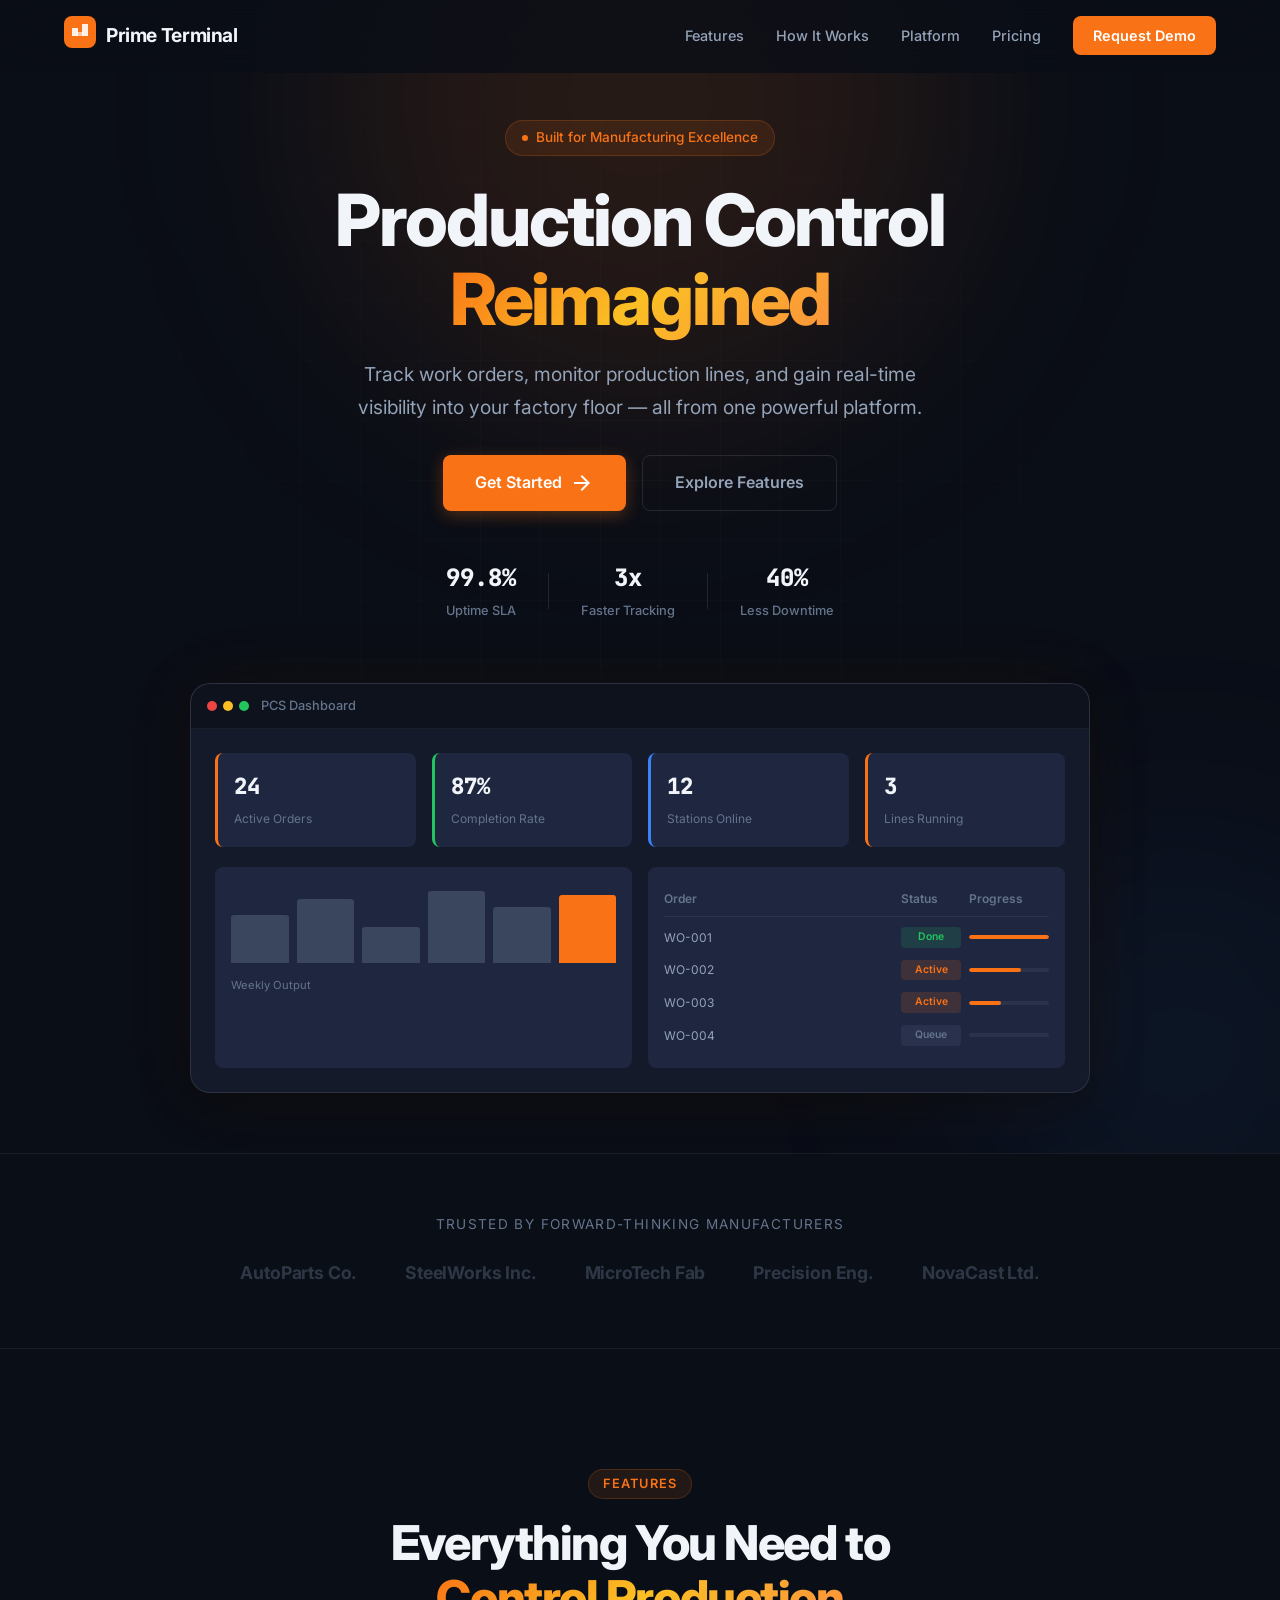
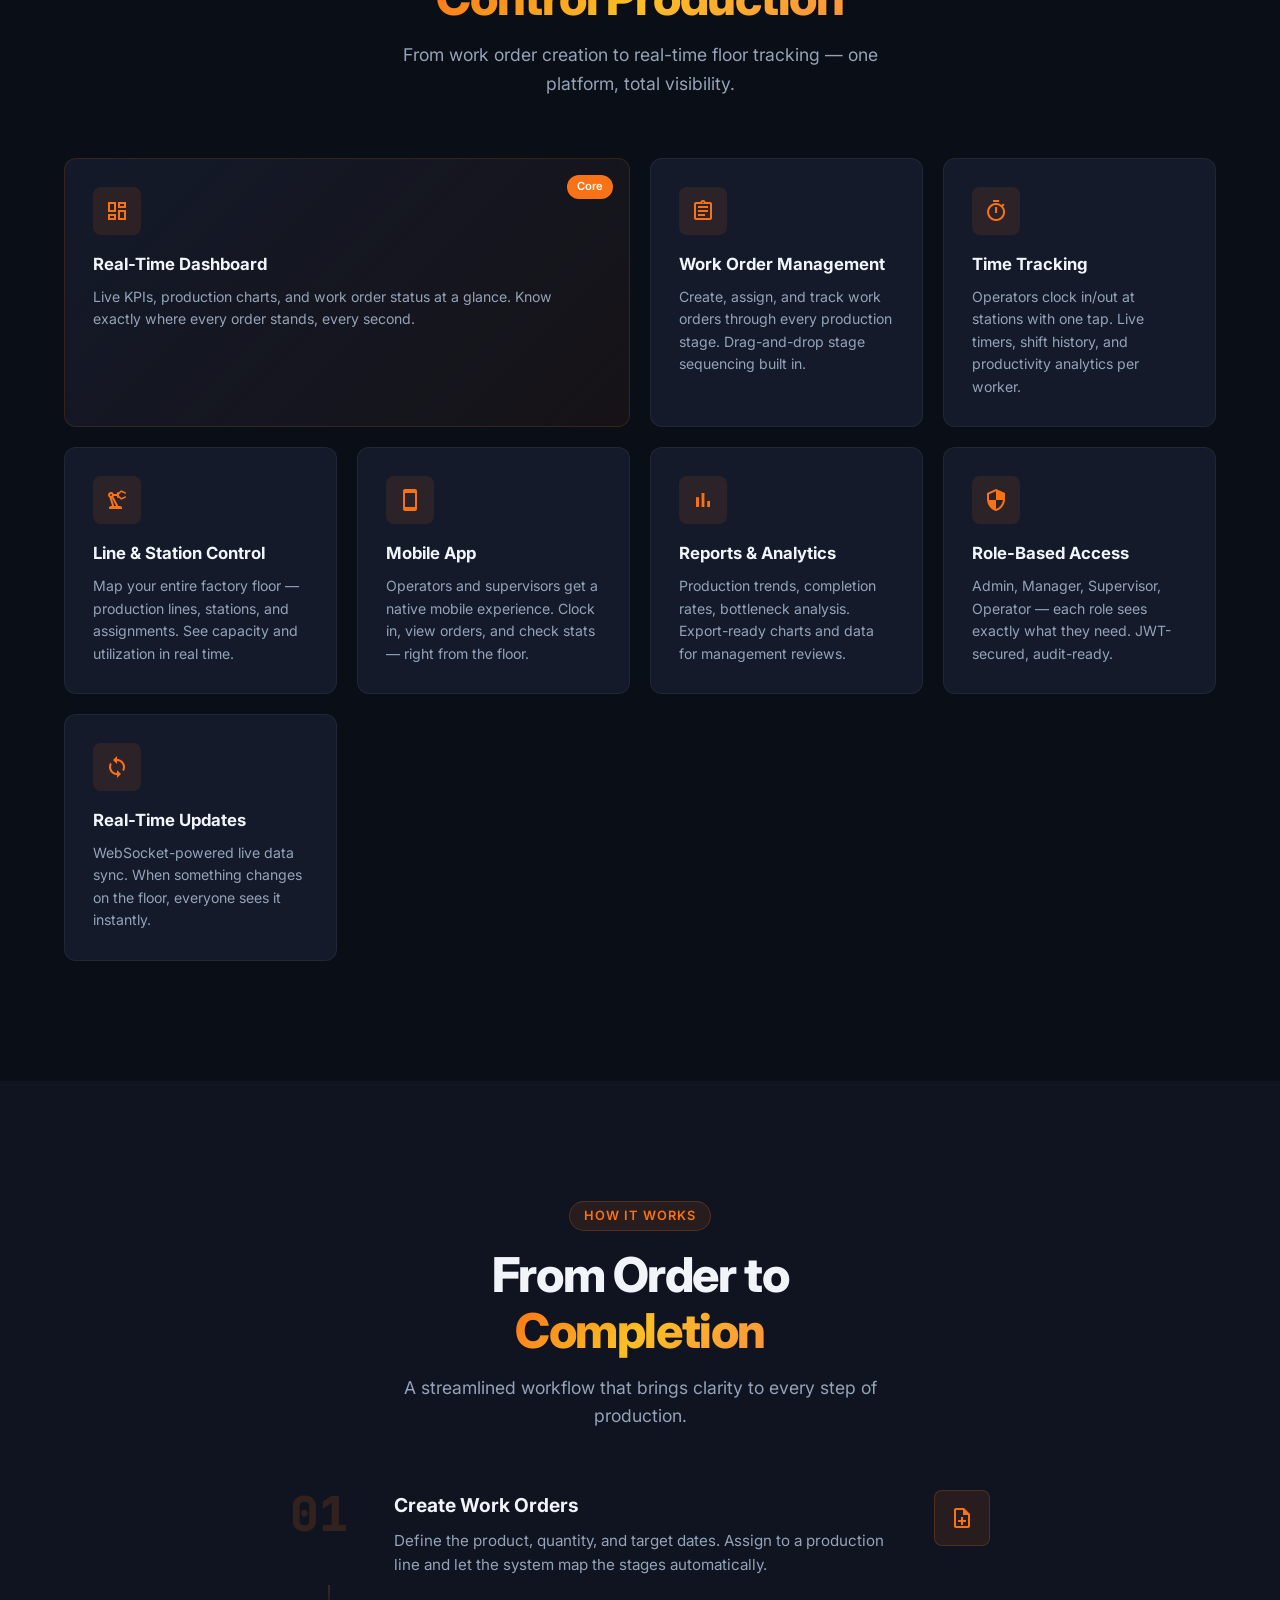
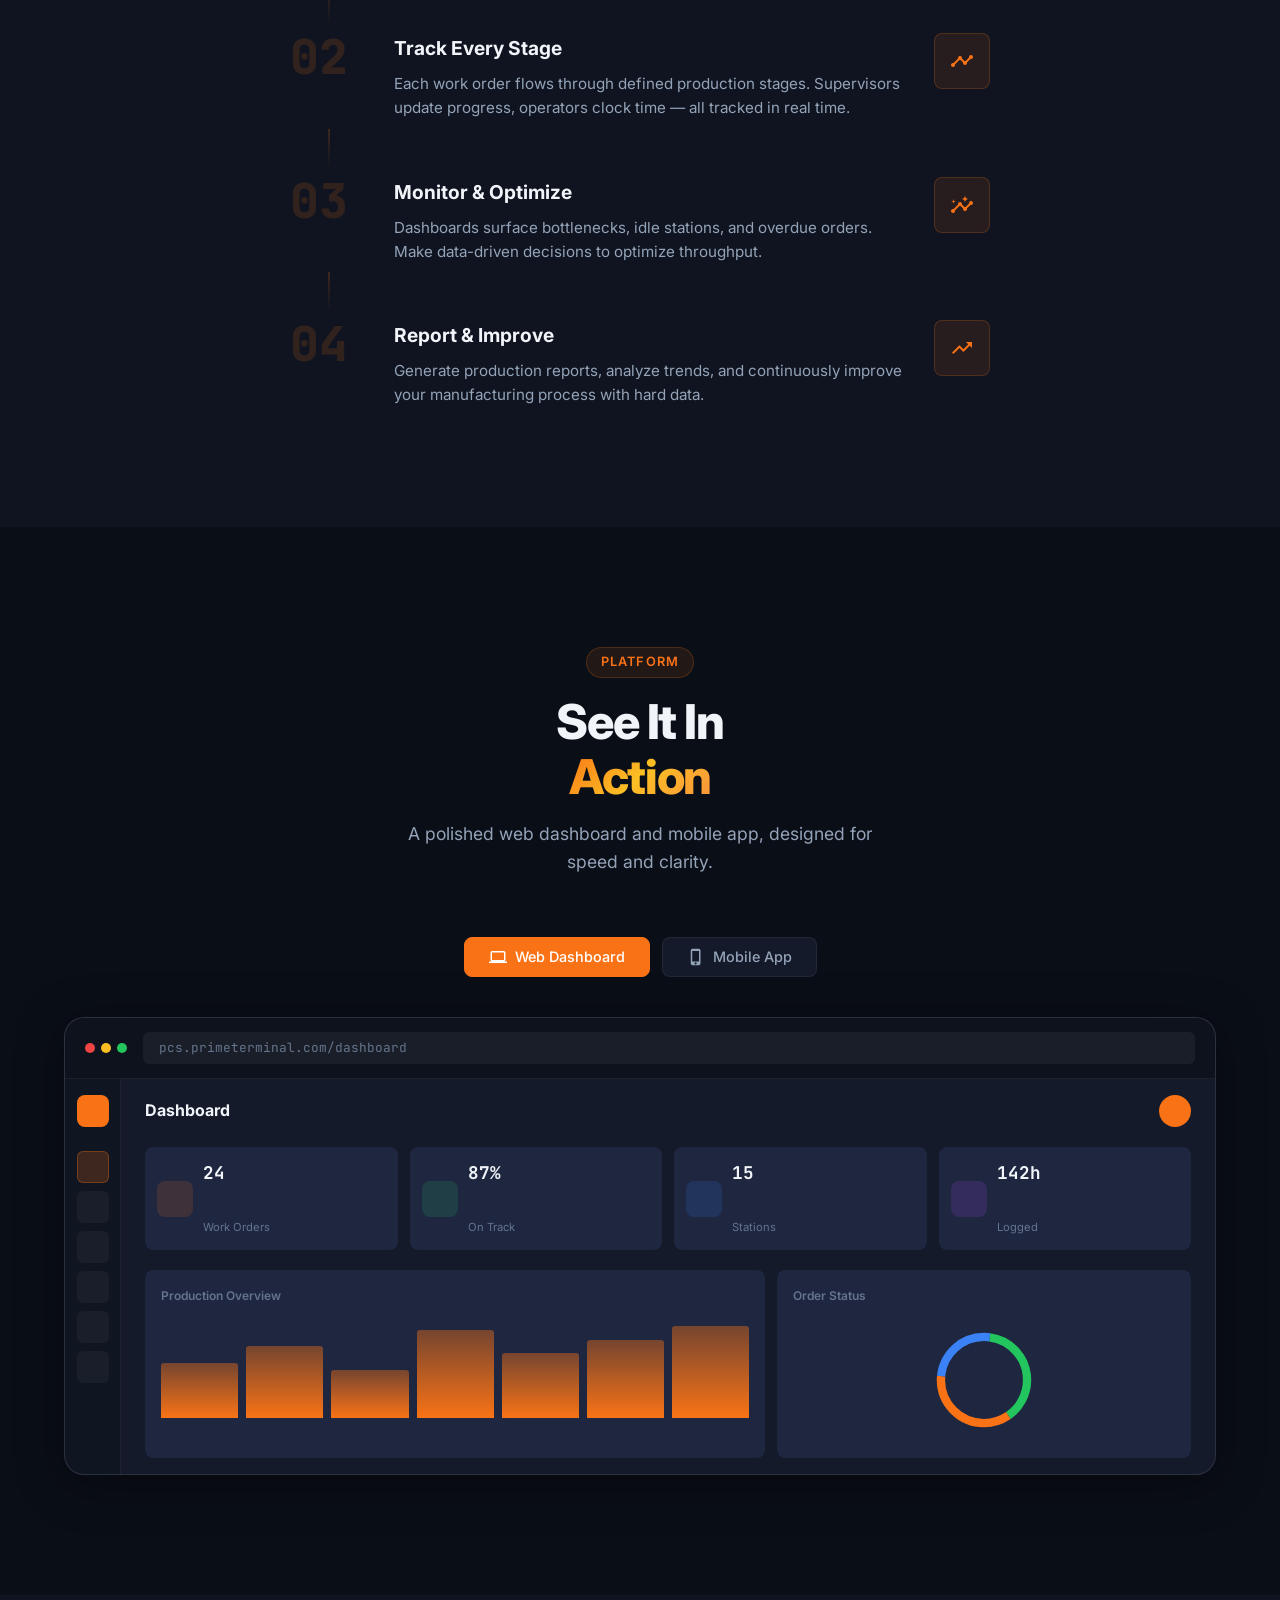
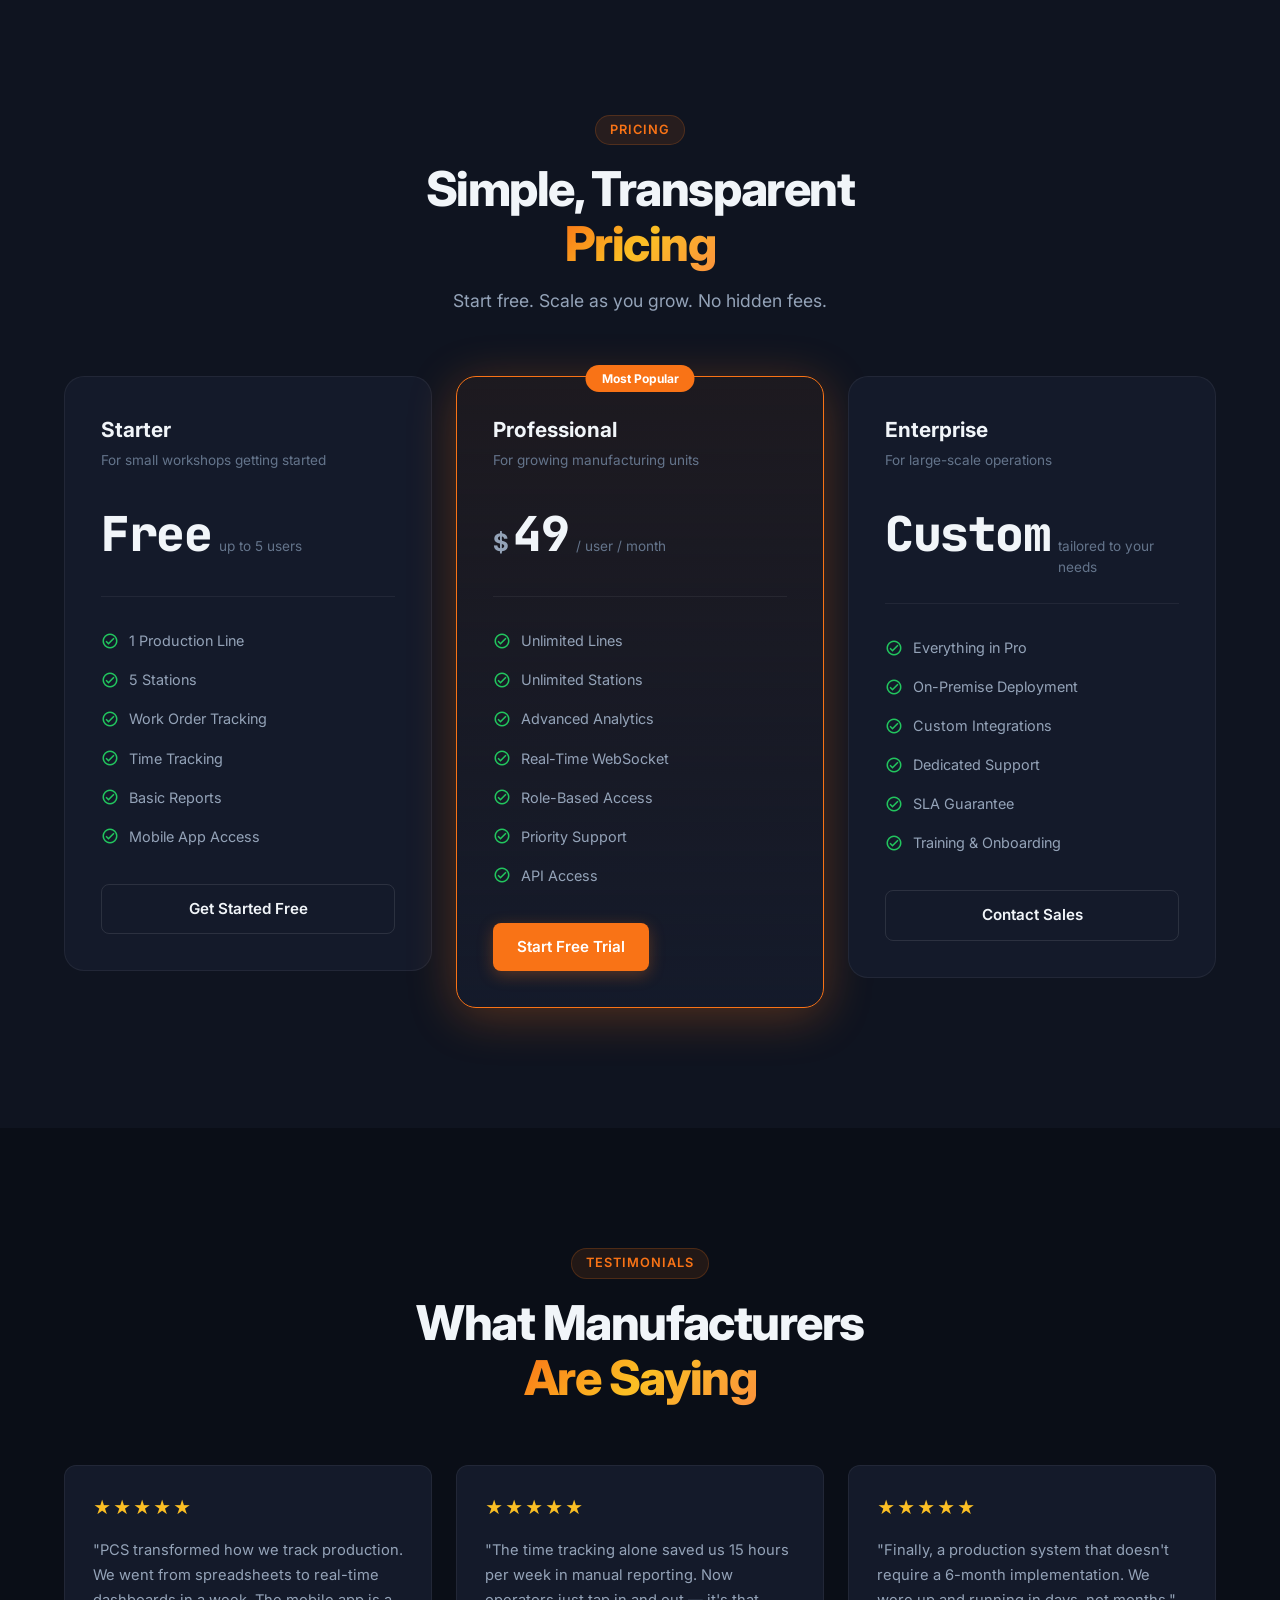
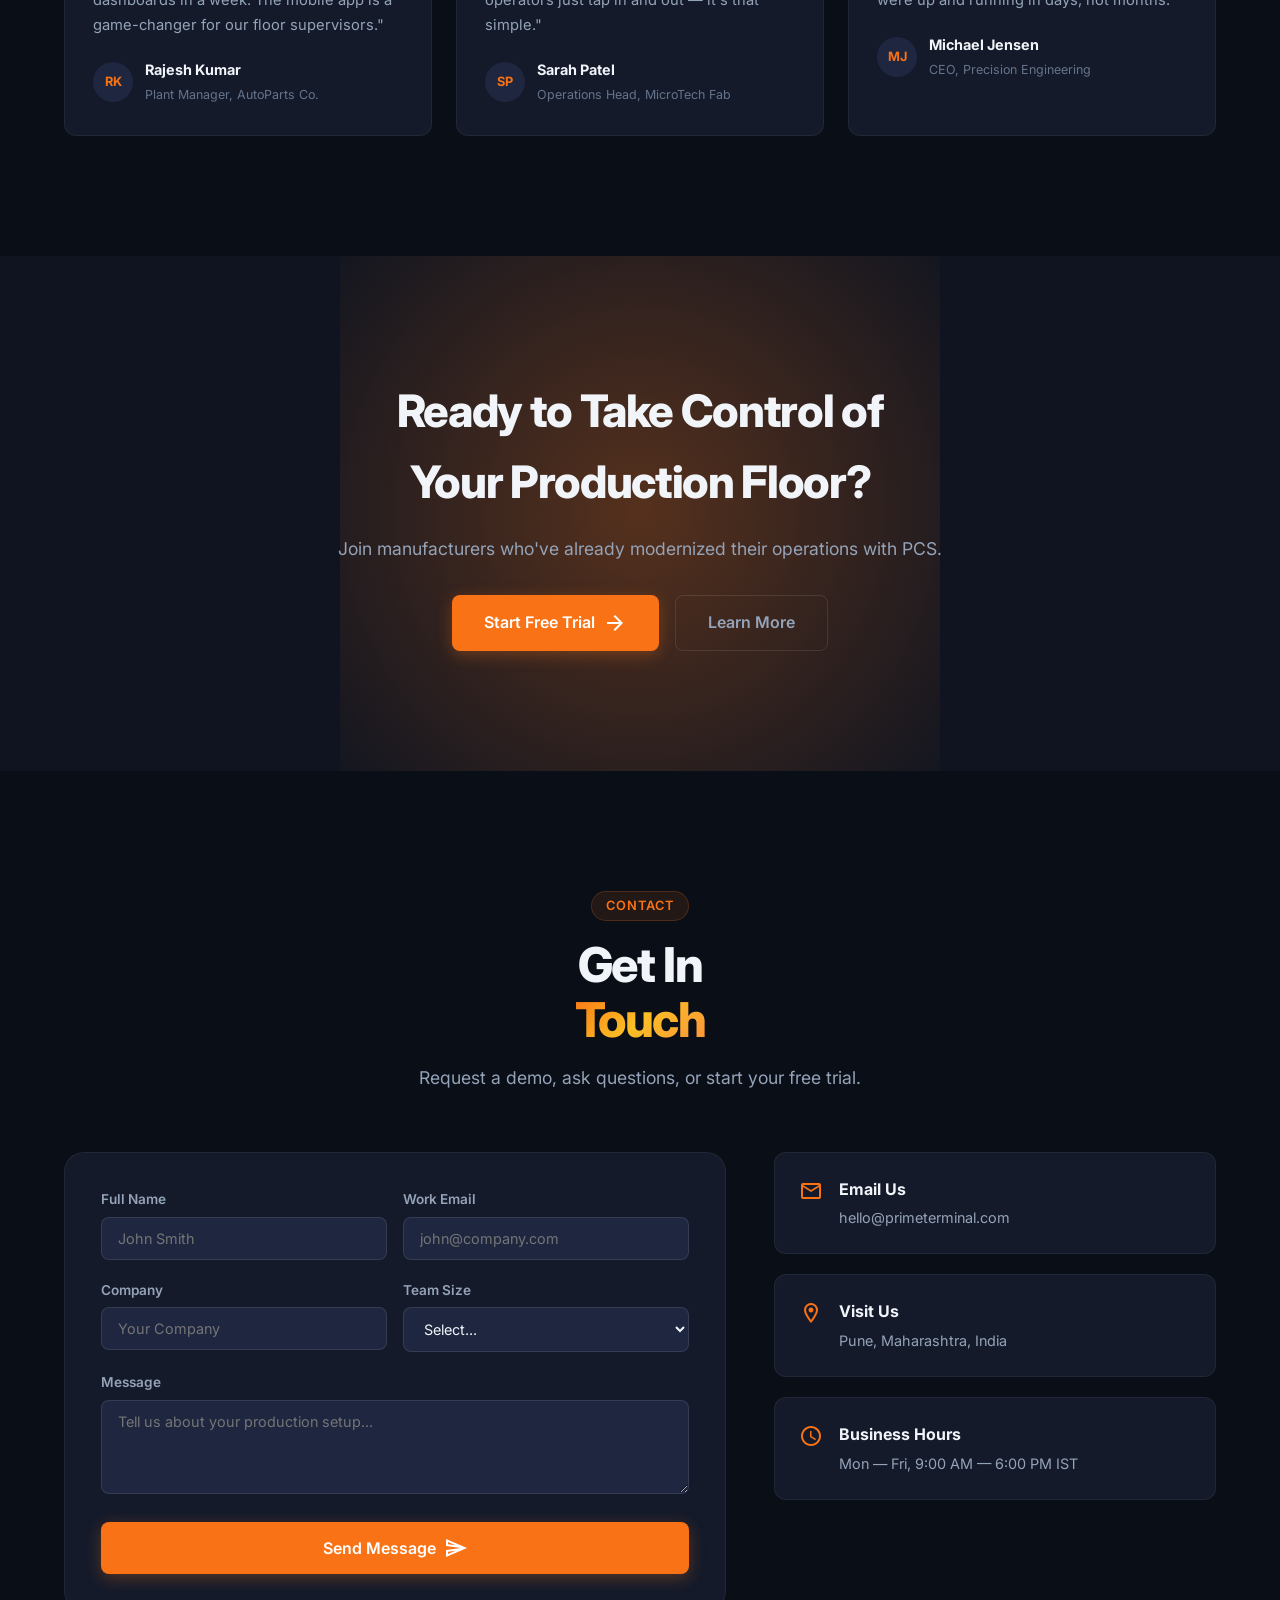
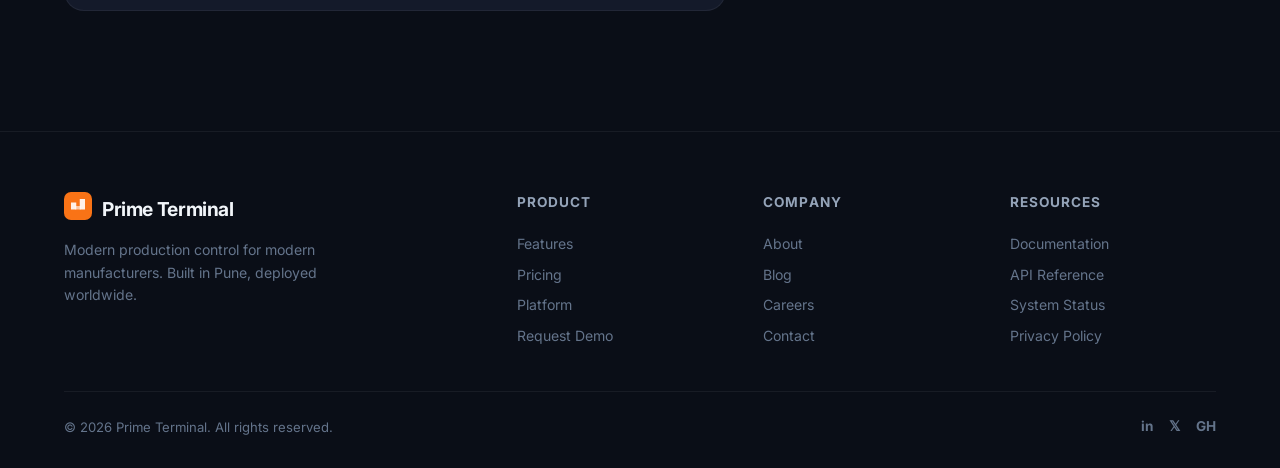
==== index.html @ 8e3c8829 "feat: PCS landing page - Prime Terminal" ====
<!DOCTYPE html>
<html lang="en">
<head>
  <meta charset="UTF-8">
  <meta name="viewport" content="width=device-width, initial-scale=1.0">
  <title>PCS — Production Control System | Prime Terminal</title>
  <meta name="description" content="Real-time production tracking, work order management, and factory floor analytics. Built by Prime Terminal for modern manufacturing.">
  <link rel="preconnect" href="https://fonts.googleapis.com">
  <link rel="preconnect" href="https://fonts.gstatic.com" crossorigin>
  <link href="https://fonts.googleapis.com/css2?family=Inter:wght@300;400;500;600;700;800;900&family=JetBrains+Mono:wght@400;500&display=swap" rel="stylesheet">
  <link href="https://fonts.googleapis.com/icon?family=Material+Icons+Outlined" rel="stylesheet">
  <link rel="stylesheet" href="styles.css">
  <link rel="icon" type="image/svg+xml" href="favicon.svg">
</head>
<body>
  <!-- Navigation -->
  <nav class="navbar" id="navbar">
    <div class="container nav-container">
      <a href="#" class="logo">
        <div class="logo-icon">
          <svg width="32" height="32" viewBox="0 0 32 32" fill="none">
            <rect width="32" height="32" rx="8" fill="#F97316"/>
            <path d="M8 12h6v8H8zM18 8h6v12h-6z" fill="#fff" opacity="0.9"/>
            <path d="M13 16h6v4h-6z" fill="#fff" opacity="0.6"/>
          </svg>
        </div>
        <span class="logo-text">Prime Terminal</span>
      </a>
      <div class="nav-links" id="navLinks">
        <a href="#features">Features</a>
        <a href="#how-it-works">How It Works</a>
        <a href="#screenshots">Platform</a>
        <a href="#pricing">Pricing</a>
        <a href="#contact" class="nav-cta">Request Demo</a>
      </div>
      <button class="mobile-toggle" id="mobileToggle" aria-label="Toggle menu">
        <span></span><span></span><span></span>
      </button>
    </div>
  </nav>

  <!-- Hero -->
  <section class="hero">
    <div class="hero-bg">
      <div class="grid-overlay"></div>
      <div class="glow glow-1"></div>
      <div class="glow glow-2"></div>
    </div>
    <div class="container hero-content">
      <div class="hero-badge">
        <span class="badge-dot"></span>
        Built for Manufacturing Excellence
      </div>
      <h1>Production Control<br><span class="gradient-text">Reimagined</span></h1>
      <p class="hero-subtitle">
        Track work orders, monitor production lines, and gain real-time visibility 
        into your factory floor — all from one powerful platform.
      </p>
      <div class="hero-actions">
        <a href="#contact" class="btn btn-primary btn-lg">
          <span>Get Started</span>
          <span class="material-icons-outlined">arrow_forward</span>
        </a>
        <a href="#features" class="btn btn-ghost btn-lg">
          <span>Explore Features</span>
        </a>
      </div>
      <div class="hero-stats">
        <div class="stat">
          <span class="stat-number">99.8%</span>
          <span class="stat-label">Uptime SLA</span>
        </div>
        <div class="stat-divider"></div>
        <div class="stat">
          <span class="stat-number">3x</span>
          <span class="stat-label">Faster Tracking</span>
        </div>
        <div class="stat-divider"></div>
        <div class="stat">
          <span class="stat-number">40%</span>
          <span class="stat-label">Less Downtime</span>
        </div>
      </div>
    </div>
    <div class="hero-visual">
      <div class="dashboard-preview">
        <div class="preview-bar">
          <div class="preview-dots"><span></span><span></span><span></span></div>
          <span class="preview-title">PCS Dashboard</span>
        </div>
        <div class="preview-content">
          <div class="preview-kpi-row">
            <div class="preview-kpi">
              <span class="kpi-value">24</span>
              <span class="kpi-label">Active Orders</span>
            </div>
            <div class="preview-kpi kpi-green">
              <span class="kpi-value">87%</span>
              <span class="kpi-label">Completion Rate</span>
            </div>
            <div class="preview-kpi kpi-blue">
              <span class="kpi-value">12</span>
              <span class="kpi-label">Stations Online</span>
            </div>
            <div class="preview-kpi kpi-orange">
              <span class="kpi-value">3</span>
              <span class="kpi-label">Lines Running</span>
            </div>
          </div>
          <div class="preview-chart-row">
            <div class="preview-chart">
              <div class="chart-bars">
                <div class="bar" style="height:60%"></div>
                <div class="bar" style="height:80%"></div>
                <div class="bar" style="height:45%"></div>
                <div class="bar" style="height:90%"></div>
                <div class="bar" style="height:70%"></div>
                <div class="bar active" style="height:85%"></div>
              </div>
              <span class="chart-label">Weekly Output</span>
            </div>
            <div class="preview-table">
              <div class="table-row header"><span>Order</span><span>Status</span><span>Progress</span></div>
              <div class="table-row"><span>WO-001</span><span class="status done">Done</span><span class="progress-mini"><span style="width:100%"></span></span></div>
              <div class="table-row"><span>WO-002</span><span class="status active">Active</span><span class="progress-mini"><span style="width:65%"></span></span></div>
              <div class="table-row"><span>WO-003</span><span class="status active">Active</span><span class="progress-mini"><span style="width:40%"></span></span></div>
              <div class="table-row"><span>WO-004</span><span class="status pending">Queue</span><span class="progress-mini"><span style="width:0%"></span></span></div>
            </div>
          </div>
        </div>
      </div>
    </div>
  </section>

  <!-- Trusted By -->
  <section class="trusted">
    <div class="container">
      <p class="trusted-label">Trusted by forward-thinking manufacturers</p>
      <div class="trusted-logos">
        <span>AutoParts Co.</span>
        <span>SteelWorks Inc.</span>
        <span>MicroTech Fab</span>
        <span>Precision Eng.</span>
        <span>NovaCast Ltd.</span>
      </div>
    </div>
  </section>

  <!-- Features -->
  <section class="features" id="features">
    <div class="container">
      <div class="section-header">
        <span class="section-tag">Features</span>
        <h2>Everything You Need to<br><span class="gradient-text">Control Production</span></h2>
        <p>From work order creation to real-time floor tracking — one platform, total visibility.</p>
      </div>
      <div class="features-grid">
        <div class="feature-card featured">
          <div class="feature-icon">
            <span class="material-icons-outlined">dashboard</span>
          </div>
          <h3>Real-Time Dashboard</h3>
          <p>Live KPIs, production charts, and work order status at a glance. Know exactly where every order stands, every second.</p>
          <div class="feature-tag">Core</div>
        </div>
        <div class="feature-card">
          <div class="feature-icon">
            <span class="material-icons-outlined">assignment</span>
          </div>
          <h3>Work Order Management</h3>
          <p>Create, assign, and track work orders through every production stage. Drag-and-drop stage sequencing built in.</p>
        </div>
        <div class="feature-card">
          <div class="feature-icon">
            <span class="material-icons-outlined">timer</span>
          </div>
          <h3>Time Tracking</h3>
          <p>Operators clock in/out at stations with one tap. Live timers, shift history, and productivity analytics per worker.</p>
        </div>
        <div class="feature-card">
          <div class="feature-icon">
            <span class="material-icons-outlined">precision_manufacturing</span>
          </div>
          <h3>Line & Station Control</h3>
          <p>Map your entire factory floor — production lines, stations, and assignments. See capacity and utilization in real time.</p>
        </div>
        <div class="feature-card">
          <div class="feature-icon">
            <span class="material-icons-outlined">smartphone</span>
          </div>
          <h3>Mobile App</h3>
          <p>Operators and supervisors get a native mobile experience. Clock in, view orders, and check stats — right from the floor.</p>
        </div>
        <div class="feature-card">
          <div class="feature-icon">
            <span class="material-icons-outlined">bar_chart</span>
          </div>
          <h3>Reports & Analytics</h3>
          <p>Production trends, completion rates, bottleneck analysis. Export-ready charts and data for management reviews.</p>
        </div>
        <div class="feature-card">
          <div class="feature-icon">
            <span class="material-icons-outlined">security</span>
          </div>
          <h3>Role-Based Access</h3>
          <p>Admin, Manager, Supervisor, Operator — each role sees exactly what they need. JWT-secured, audit-ready.</p>
        </div>
        <div class="feature-card">
          <div class="feature-icon">
            <span class="material-icons-outlined">sync</span>
          </div>
          <h3>Real-Time Updates</h3>
          <p>WebSocket-powered live data sync. When something changes on the floor, everyone sees it instantly.</p>
        </div>
      </div>
    </div>
  </section>

  <!-- How It Works -->
  <section class="how-it-works" id="how-it-works">
    <div class="container">
      <div class="section-header">
        <span class="section-tag">How It Works</span>
        <h2>From Order to<br><span class="gradient-text">Completion</span></h2>
        <p>A streamlined workflow that brings clarity to every step of production.</p>
      </div>
      <div class="steps">
        <div class="step">
          <div class="step-number">01</div>
          <div class="step-content">
            <h3>Create Work Orders</h3>
            <p>Define the product, quantity, and target dates. Assign to a production line and let the system map the stages automatically.</p>
          </div>
          <div class="step-visual">
            <span class="material-icons-outlined">note_add</span>
          </div>
        </div>
        <div class="step-connector"></div>
        <div class="step">
          <div class="step-number">02</div>
          <div class="step-content">
            <h3>Track Every Stage</h3>
            <p>Each work order flows through defined production stages. Supervisors update progress, operators clock time — all tracked in real time.</p>
          </div>
          <div class="step-visual">
            <span class="material-icons-outlined">timeline</span>
          </div>
        </div>
        <div class="step-connector"></div>
        <div class="step">
          <div class="step-number">03</div>
          <div class="step-content">
            <h3>Monitor & Optimize</h3>
            <p>Dashboards surface bottlenecks, idle stations, and overdue orders. Make data-driven decisions to optimize throughput.</p>
          </div>
          <div class="step-visual">
            <span class="material-icons-outlined">insights</span>
          </div>
        </div>
        <div class="step-connector"></div>
        <div class="step">
          <div class="step-number">04</div>
          <div class="step-content">
            <h3>Report & Improve</h3>
            <p>Generate production reports, analyze trends, and continuously improve your manufacturing process with hard data.</p>
          </div>
          <div class="step-visual">
            <span class="material-icons-outlined">trending_up</span>
          </div>
        </div>
      </div>
    </div>
  </section>

  <!-- Screenshots / Platform -->
  <section class="screenshots" id="screenshots">
    <div class="container">
      <div class="section-header">
        <span class="section-tag">Platform</span>
        <h2>See It In<br><span class="gradient-text">Action</span></h2>
        <p>A polished web dashboard and mobile app, designed for speed and clarity.</p>
      </div>
      <div class="screenshot-tabs">
        <button class="tab active" data-tab="web">
          <span class="material-icons-outlined">computer</span> Web Dashboard
        </button>
        <button class="tab" data-tab="mobile">
          <span class="material-icons-outlined">phone_iphone</span> Mobile App
        </button>
      </div>
      <div class="screenshot-content">
        <div class="screenshot-panel active" id="tab-web">
          <div class="browser-frame">
            <div class="browser-bar">
              <div class="browser-dots"><span></span><span></span><span></span></div>
              <div class="browser-url">pcs.primeterminal.com/dashboard</div>
            </div>
            <div class="browser-body">
              <div class="mock-dashboard">
                <div class="mock-sidebar">
                  <div class="mock-logo-sm"></div>
                  <div class="mock-nav-item active"></div>
                  <div class="mock-nav-item"></div>
                  <div class="mock-nav-item"></div>
                  <div class="mock-nav-item"></div>
                  <div class="mock-nav-item"></div>
                  <div class="mock-nav-item"></div>
                </div>
                <div class="mock-main">
                  <div class="mock-topbar">
                    <span>Dashboard</span>
                    <div class="mock-avatar"></div>
                  </div>
                  <div class="mock-kpis">
                    <div class="mock-kpi"><div class="mock-kpi-icon orange"></div><div><strong>24</strong><br><small>Work Orders</small></div></div>
                    <div class="mock-kpi"><div class="mock-kpi-icon green"></div><div><strong>87%</strong><br><small>On Track</small></div></div>
                    <div class="mock-kpi"><div class="mock-kpi-icon blue"></div><div><strong>15</strong><br><small>Stations</small></div></div>
                    <div class="mock-kpi"><div class="mock-kpi-icon purple"></div><div><strong>142h</strong><br><small>Logged</small></div></div>
                  </div>
                  <div class="mock-charts">
                    <div class="mock-chart-block">
                      <div class="mock-chart-title">Production Overview</div>
                      <div class="mock-bars">
                        <div style="height:55%"></div>
                        <div style="height:72%"></div>
                        <div style="height:48%"></div>
                        <div style="height:88%"></div>
                        <div style="height:65%"></div>
                        <div style="height:78%"></div>
                        <div style="height:92%"></div>
                      </div>
                    </div>
                    <div class="mock-chart-block">
                      <div class="mock-chart-title">Order Status</div>
                      <div class="mock-donut">
                        <svg viewBox="0 0 36 36">
                          <circle cx="18" cy="18" r="15.5" fill="none" stroke="#1e293b" stroke-width="3"/>
                          <circle cx="18" cy="18" r="15.5" fill="none" stroke="#22c55e" stroke-width="3" stroke-dasharray="40 60" stroke-dashoffset="25"/>
                          <circle cx="18" cy="18" r="15.5" fill="none" stroke="#f97316" stroke-width="3" stroke-dasharray="35 65" stroke-dashoffset="85"/>
                          <circle cx="18" cy="18" r="15.5" fill="none" stroke="#3b82f6" stroke-width="3" stroke-dasharray="25 75" stroke-dashoffset="50"/>
                        </svg>
                      </div>
                    </div>
                  </div>
                </div>
              </div>
            </div>
          </div>
        </div>
        <div class="screenshot-panel" id="tab-mobile">
          <div class="phone-frames">
            <div class="phone-frame">
              <div class="phone-notch"></div>
              <div class="phone-screen">
                <div class="phone-header">Dashboard</div>
                <div class="phone-greeting">Good morning, John 👋</div>
                <div class="phone-timer-card">
                  <span class="material-icons-outlined">timer</span>
                  <div><strong>02:34:15</strong><br><small>Active Timer — Station A1</small></div>
                </div>
                <div class="phone-stats">
                  <div class="phone-stat"><strong>5</strong><br>Orders</div>
                  <div class="phone-stat"><strong>8h</strong><br>Today</div>
                  <div class="phone-stat"><strong>12</strong><br>Done</div>
                </div>
              </div>
              <div class="phone-tab-bar">
                <span class="active">🏠</span><span>📋</span><span>⏱️</span><span>👤</span>
              </div>
            </div>
            <div class="phone-frame">
              <div class="phone-notch"></div>
              <div class="phone-screen">
                <div class="phone-header">Work Orders</div>
                <div class="phone-order"><div class="order-badge active"></div><div><strong>WO-2024-001</strong><br><small>PCB Assembly X100</small></div><span class="order-arrow">›</span></div>
                <div class="phone-order"><div class="order-badge active"></div><div><strong>WO-2024-002</strong><br><small>Motor Unit MOT-200</small></div><span class="order-arrow">›</span></div>
                <div class="phone-order"><div class="order-badge done"></div><div><strong>WO-2024-003</strong><br><small>Sensor Pack SEN-50</small></div><span class="order-arrow">›</span></div>
                <div class="phone-order"><div class="order-badge pending"></div><div><strong>WO-2024-004</strong><br><small>PCB Assembly X100</small></div><span class="order-arrow">›</span></div>
              </div>
              <div class="phone-tab-bar">
                <span>🏠</span><span class="active">📋</span><span>⏱️</span><span>👤</span>
              </div>
            </div>
          </div>
        </div>
      </div>
    </div>
  </section>

  <!-- Pricing -->
  <section class="pricing" id="pricing">
    <div class="container">
      <div class="section-header">
        <span class="section-tag">Pricing</span>
        <h2>Simple, Transparent<br><span class="gradient-text">Pricing</span></h2>
        <p>Start free. Scale as you grow. No hidden fees.</p>
      </div>
      <div class="pricing-grid">
        <div class="pricing-card">
          <div class="pricing-header">
            <h3>Starter</h3>
            <p>For small workshops getting started</p>
          </div>
          <div class="pricing-price">
            <span class="price-amount">Free</span>
            <span class="price-period">up to 5 users</span>
          </div>
          <ul class="pricing-features">
            <li><span class="material-icons-outlined">check_circle</span> 1 Production Line</li>
            <li><span class="material-icons-outlined">check_circle</span> 5 Stations</li>
            <li><span class="material-icons-outlined">check_circle</span> Work Order Tracking</li>
            <li><span class="material-icons-outlined">check_circle</span> Time Tracking</li>
            <li><span class="material-icons-outlined">check_circle</span> Basic Reports</li>
            <li><span class="material-icons-outlined">check_circle</span> Mobile App Access</li>
          </ul>
          <a href="#contact" class="btn btn-outline">Get Started Free</a>
        </div>
        <div class="pricing-card popular">
          <div class="popular-badge">Most Popular</div>
          <div class="pricing-header">
            <h3>Professional</h3>
            <p>For growing manufacturing units</p>
          </div>
          <div class="pricing-price">
            <span class="price-currency">$</span>
            <span class="price-amount">49</span>
            <span class="price-period">/ user / month</span>
          </div>
          <ul class="pricing-features">
            <li><span class="material-icons-outlined">check_circle</span> Unlimited Lines</li>
            <li><span class="material-icons-outlined">check_circle</span> Unlimited Stations</li>
            <li><span class="material-icons-outlined">check_circle</span> Advanced Analytics</li>
            <li><span class="material-icons-outlined">check_circle</span> Real-Time WebSocket</li>
            <li><span class="material-icons-outlined">check_circle</span> Role-Based Access</li>
            <li><span class="material-icons-outlined">check_circle</span> Priority Support</li>
            <li><span class="material-icons-outlined">check_circle</span> API Access</li>
          </ul>
          <a href="#contact" class="btn btn-primary">Start Free Trial</a>
        </div>
        <div class="pricing-card">
          <div class="pricing-header">
            <h3>Enterprise</h3>
            <p>For large-scale operations</p>
          </div>
          <div class="pricing-price">
            <span class="price-amount">Custom</span>
            <span class="price-period">tailored to your needs</span>
          </div>
          <ul class="pricing-features">
            <li><span class="material-icons-outlined">check_circle</span> Everything in Pro</li>
            <li><span class="material-icons-outlined">check_circle</span> On-Premise Deployment</li>
            <li><span class="material-icons-outlined">check_circle</span> Custom Integrations</li>
            <li><span class="material-icons-outlined">check_circle</span> Dedicated Support</li>
            <li><span class="material-icons-outlined">check_circle</span> SLA Guarantee</li>
            <li><span class="material-icons-outlined">check_circle</span> Training & Onboarding</li>
          </ul>
          <a href="#contact" class="btn btn-outline">Contact Sales</a>
        </div>
      </div>
    </div>
  </section>

  <!-- Testimonials -->
  <section class="testimonials">
    <div class="container">
      <div class="section-header">
        <span class="section-tag">Testimonials</span>
        <h2>What Manufacturers<br><span class="gradient-text">Are Saying</span></h2>
      </div>
      <div class="testimonials-grid">
        <div class="testimonial-card">
          <div class="testimonial-stars">★★★★★</div>
          <p>"PCS transformed how we track production. We went from spreadsheets to real-time dashboards in a week. The mobile app is a game-changer for our floor supervisors."</p>
          <div class="testimonial-author">
            <div class="author-avatar">RK</div>
            <div>
              <strong>Rajesh Kumar</strong>
              <span>Plant Manager, AutoParts Co.</span>
            </div>
          </div>
        </div>
        <div class="testimonial-card">
          <div class="testimonial-stars">★★★★★</div>
          <p>"The time tracking alone saved us 15 hours per week in manual reporting. Now operators just tap in and out — it's that simple."</p>
          <div class="testimonial-author">
            <div class="author-avatar">SP</div>
            <div>
              <strong>Sarah Patel</strong>
              <span>Operations Head, MicroTech Fab</span>
            </div>
          </div>
        </div>
        <div class="testimonial-card">
          <div class="testimonial-stars">★★★★★</div>
          <p>"Finally, a production system that doesn't require a 6-month implementation. We were up and running in days, not months."</p>
          <div class="testimonial-author">
            <div class="author-avatar">MJ</div>
            <div>
              <strong>Michael Jensen</strong>
              <span>CEO, Precision Engineering</span>
            </div>
          </div>
        </div>
      </div>
    </div>
  </section>

  <!-- CTA -->
  <section class="cta">
    <div class="container">
      <div class="cta-content">
        <h2>Ready to Take Control of<br>Your Production Floor?</h2>
        <p>Join manufacturers who've already modernized their operations with PCS.</p>
        <div class="cta-actions">
          <a href="#contact" class="btn btn-primary btn-lg">
            <span>Start Free Trial</span>
            <span class="material-icons-outlined">arrow_forward</span>
          </a>
          <a href="#features" class="btn btn-ghost btn-lg">Learn More</a>
        </div>
      </div>
    </div>
  </section>

  <!-- Contact -->
  <section class="contact" id="contact">
    <div class="container">
      <div class="section-header">
        <span class="section-tag">Contact</span>
        <h2>Get In<br><span class="gradient-text">Touch</span></h2>
        <p>Request a demo, ask questions, or start your free trial.</p>
      </div>
      <div class="contact-grid">
        <form class="contact-form" id="contactForm">
          <div class="form-row">
            <div class="form-group">
              <label for="name">Full Name</label>
              <input type="text" id="name" name="name" placeholder="John Smith" required>
            </div>
            <div class="form-group">
              <label for="email">Work Email</label>
              <input type="email" id="email" name="email" placeholder="john@company.com" required>
            </div>
          </div>
          <div class="form-row">
            <div class="form-group">
              <label for="company">Company</label>
              <input type="text" id="company" name="company" placeholder="Your Company">
            </div>
            <div class="form-group">
              <label for="size">Team Size</label>
              <select id="size" name="size">
                <option value="">Select...</option>
                <option>1-10</option>
                <option>11-50</option>
                <option>51-200</option>
                <option>200+</option>
              </select>
            </div>
          </div>
          <div class="form-group">
            <label for="message">Message</label>
            <textarea id="message" name="message" rows="4" placeholder="Tell us about your production setup..."></textarea>
          </div>
          <button type="submit" class="btn btn-primary btn-lg btn-full">
            <span>Send Message</span>
            <span class="material-icons-outlined">send</span>
          </button>
        </form>
        <div class="contact-info">
          <div class="contact-card">
            <span class="material-icons-outlined">email</span>
            <div>
              <strong>Email Us</strong>
              <p>hello@primeterminal.com</p>
            </div>
          </div>
          <div class="contact-card">
            <span class="material-icons-outlined">location_on</span>
            <div>
              <strong>Visit Us</strong>
              <p>Pune, Maharashtra, India</p>
            </div>
          </div>
          <div class="contact-card">
            <span class="material-icons-outlined">schedule</span>
            <div>
              <strong>Business Hours</strong>
              <p>Mon — Fri, 9:00 AM — 6:00 PM IST</p>
            </div>
          </div>
        </div>
      </div>
    </div>
  </section>

  <!-- Footer -->
  <footer class="footer">
    <div class="container">
      <div class="footer-grid">
        <div class="footer-brand">
          <a href="#" class="logo">
            <div class="logo-icon">
              <svg width="28" height="28" viewBox="0 0 32 32" fill="none">
                <rect width="32" height="32" rx="8" fill="#F97316"/>
                <path d="M8 12h6v8H8zM18 8h6v12h-6z" fill="#fff" opacity="0.9"/>
                <path d="M13 16h6v4h-6z" fill="#fff" opacity="0.6"/>
              </svg>
            </div>
            <span class="logo-text">Prime Terminal</span>
          </a>
          <p>Modern production control for modern manufacturers. Built in Pune, deployed worldwide.</p>
        </div>
        <div class="footer-links">
          <h4>Product</h4>
          <a href="#features">Features</a>
          <a href="#pricing">Pricing</a>
          <a href="#screenshots">Platform</a>
          <a href="#contact">Request Demo</a>
        </div>
        <div class="footer-links">
          <h4>Company</h4>
          <a href="#">About</a>
          <a href="#">Blog</a>
          <a href="#">Careers</a>
          <a href="#contact">Contact</a>
        </div>
        <div class="footer-links">
          <h4>Resources</h4>
          <a href="#">Documentation</a>
          <a href="#">API Reference</a>
          <a href="#">System Status</a>
          <a href="#">Privacy Policy</a>
        </div>
      </div>
      <div class="footer-bottom">
        <p>&copy; 2026 Prime Terminal. All rights reserved.</p>
        <div class="footer-social">
          <a href="#" aria-label="LinkedIn">in</a>
          <a href="#" aria-label="Twitter">𝕏</a>
          <a href="#" aria-label="GitHub">GH</a>
        </div>
      </div>
    </div>
  </footer>

  <script src="script.js"></script>
</body>
</html>
---- styles.css ----
/* ========================================
   PCS Website — Prime Terminal
   Industrial Theme: Dark, Orange Accent
   ======================================== */

:root {
  --bg-primary: #0a0e17;
  --bg-secondary: #0f1420;
  --bg-card: #141a2a;
  --bg-card-hover: #1a2236;
  --bg-surface: #1e2640;
  --text-primary: #f1f5f9;
  --text-secondary: #94a3b8;
  --text-muted: #64748b;
  --accent: #f97316;
  --accent-hover: #fb923c;
  --accent-glow: rgba(249, 115, 22, 0.3);
  --green: #22c55e;
  --blue: #3b82f6;
  --purple: #a855f7;
  --red: #ef4444;
  --border: rgba(255, 255, 255, 0.06);
  --border-light: rgba(255, 255, 255, 0.1);
  --radius: 12px;
  --radius-lg: 20px;
  --radius-sm: 8px;
  --shadow: 0 4px 24px rgba(0, 0, 0, 0.3);
  --shadow-lg: 0 8px 48px rgba(0, 0, 0, 0.4);
  --transition: 0.3s cubic-bezier(0.4, 0, 0.2, 1);
  --font: 'Inter', -apple-system, BlinkMacSystemFont, sans-serif;
  --font-mono: 'JetBrains Mono', monospace;
}

*, *::before, *::after {
  margin: 0;
  padding: 0;
  box-sizing: border-box;
}

html {
  scroll-behavior: smooth;
  scroll-padding-top: 80px;
}

body {
  font-family: var(--font);
  background: var(--bg-primary);
  color: var(--text-primary);
  line-height: 1.6;
  -webkit-font-smoothing: antialiased;
  overflow-x: hidden;
}

.container {
  max-width: 1200px;
  margin: 0 auto;
  padding: 0 24px;
}

/* ========== NAVBAR ========== */
.navbar {
  position: fixed;
  top: 0;
  left: 0;
  right: 0;
  z-index: 1000;
  padding: 16px 0;
  transition: var(--transition);
  backdrop-filter: blur(20px);
  -webkit-backdrop-filter: blur(20px);
  background: rgba(10, 14, 23, 0.8);
  border-bottom: 1px solid transparent;
}

.navbar.scrolled {
  padding: 10px 0;
  border-bottom-color: var(--border);
  background: rgba(10, 14, 23, 0.95);
}

.nav-container {
  display: flex;
  align-items: center;
  justify-content: space-between;
}

.logo {
  display: flex;
  align-items: center;
  gap: 10px;
  text-decoration: none;
  color: var(--text-primary);
}

.logo-text {
  font-size: 1.2rem;
  font-weight: 700;
  letter-spacing: -0.02em;
}

.nav-links {
  display: flex;
  align-items: center;
  gap: 32px;
}

.nav-links a {
  color: var(--text-secondary);
  text-decoration: none;
  font-size: 0.9rem;
  font-weight: 500;
  transition: var(--transition);
}

.nav-links a:hover {
  color: var(--text-primary);
}

.nav-cta {
  background: var(--accent) !important;
  color: #fff !important;
  padding: 8px 20px;
  border-radius: var(--radius-sm);
  font-weight: 600 !important;
}

.nav-cta:hover {
  background: var(--accent-hover) !important;
  transform: translateY(-1px);
}

.mobile-toggle {
  display: none;
  flex-direction: column;
  gap: 5px;
  background: none;
  border: none;
  cursor: pointer;
  padding: 4px;
}

.mobile-toggle span {
  width: 24px;
  height: 2px;
  background: var(--text-primary);
  border-radius: 2px;
  transition: var(--transition);
}

/* ========== BUTTONS ========== */
.btn {
  display: inline-flex;
  align-items: center;
  gap: 8px;
  padding: 12px 24px;
  border-radius: var(--radius-sm);
  font-weight: 600;
  font-size: 0.95rem;
  text-decoration: none;
  border: none;
  cursor: pointer;
  transition: var(--transition);
  font-family: var(--font);
}

.btn-primary {
  background: var(--accent);
  color: #fff;
  box-shadow: 0 4px 16px var(--accent-glow);
}

.btn-primary:hover {
  background: var(--accent-hover);
  transform: translateY(-2px);
  box-shadow: 0 8px 24px var(--accent-glow);
}

.btn-ghost {
  background: transparent;
  color: var(--text-secondary);
  border: 1px solid var(--border-light);
}

.btn-ghost:hover {
  color: var(--text-primary);
  border-color: var(--text-muted);
  background: rgba(255,255,255,0.03);
}

.btn-outline {
  background: transparent;
  color: var(--text-primary);
  border: 1px solid var(--border-light);
  width: 100%;
  justify-content: center;
}

.btn-outline:hover {
  border-color: var(--accent);
  color: var(--accent);
  background: rgba(249, 115, 22, 0.05);
}

.btn-lg {
  padding: 14px 32px;
  font-size: 1rem;
}

.btn-full {
  width: 100%;
  justify-content: center;
}

/* ========== HERO ========== */
.hero {
  position: relative;
  min-height: 100vh;
  display: flex;
  flex-direction: column;
  align-items: center;
  justify-content: center;
  padding: 120px 24px 60px;
  overflow: hidden;
}

.hero-bg {
  position: absolute;
  inset: 0;
  pointer-events: none;
}

.grid-overlay {
  position: absolute;
  inset: 0;
  background-image:
    linear-gradient(rgba(255,255,255,0.02) 1px, transparent 1px),
    linear-gradient(90deg, rgba(255,255,255,0.02) 1px, transparent 1px);
  background-size: 60px 60px;
  mask-image: radial-gradient(ellipse 60% 60% at 50% 40%, black, transparent);
}

.glow {
  position: absolute;
  border-radius: 50%;
  filter: blur(120px);
}

.glow-1 {
  width: 600px;
  height: 600px;
  background: rgba(249, 115, 22, 0.12);
  top: -200px;
  left: 50%;
  transform: translateX(-50%);
}

.glow-2 {
  width: 400px;
  height: 400px;
  background: rgba(59, 130, 246, 0.08);
  bottom: -100px;
  right: -100px;
}

.hero-content {
  text-align: center;
  max-width: 800px;
  position: relative;
  z-index: 2;
}

.hero-badge {
  display: inline-flex;
  align-items: center;
  gap: 8px;
  padding: 6px 16px;
  background: rgba(249, 115, 22, 0.1);
  border: 1px solid rgba(249, 115, 22, 0.2);
  border-radius: 100px;
  font-size: 0.85rem;
  color: var(--accent);
  font-weight: 500;
  margin-bottom: 24px;
}

.badge-dot {
  width: 6px;
  height: 6px;
  background: var(--accent);
  border-radius: 50%;
  animation: pulse 2s ease-in-out infinite;
}

@keyframes pulse {
  0%, 100% { opacity: 1; }
  50% { opacity: 0.4; }
}

.hero h1 {
  font-size: clamp(2.8rem, 6vw, 4.5rem);
  font-weight: 800;
  line-height: 1.1;
  letter-spacing: -0.03em;
  margin-bottom: 20px;
}

.gradient-text {
  background: linear-gradient(135deg, var(--accent), #fbbf24, var(--accent-hover));
  -webkit-background-clip: text;
  background-clip: text;
  -webkit-text-fill-color: transparent;
}

.hero-subtitle {
  font-size: 1.2rem;
  color: var(--text-secondary);
  max-width: 600px;
  margin: 0 auto 32px;
  line-height: 1.7;
}

.hero-actions {
  display: flex;
  gap: 16px;
  justify-content: center;
  margin-bottom: 48px;
}

.hero-stats {
  display: flex;
  align-items: center;
  justify-content: center;
  gap: 32px;
}

.stat {
  text-align: center;
}

.stat-number {
  display: block;
  font-size: 1.5rem;
  font-weight: 800;
  color: var(--text-primary);
  font-family: var(--font-mono);
}

.stat-label {
  font-size: 0.8rem;
  color: var(--text-muted);
  font-weight: 500;
}

.stat-divider {
  width: 1px;
  height: 36px;
  background: var(--border-light);
}

/* Hero Visual */
.hero-visual {
  position: relative;
  z-index: 2;
  width: 100%;
  max-width: 900px;
  margin: 60px auto 0;
}

.dashboard-preview {
  background: var(--bg-card);
  border: 1px solid var(--border-light);
  border-radius: var(--radius-lg);
  overflow: hidden;
  box-shadow: var(--shadow-lg), 0 0 80px rgba(249, 115, 22, 0.06);
}

.preview-bar {
  display: flex;
  align-items: center;
  gap: 12px;
  padding: 12px 16px;
  background: rgba(0,0,0,0.3);
  border-bottom: 1px solid var(--border);
}

.preview-dots {
  display: flex;
  gap: 6px;
}

.preview-dots span {
  width: 10px;
  height: 10px;
  border-radius: 50%;
}

.preview-dots span:nth-child(1) { background: #ef4444; }
.preview-dots span:nth-child(2) { background: #fbbf24; }
.preview-dots span:nth-child(3) { background: #22c55e; }

.preview-title {
  font-size: 0.8rem;
  color: var(--text-muted);
  font-weight: 500;
}

.preview-content {
  padding: 24px;
}

.preview-kpi-row {
  display: grid;
  grid-template-columns: repeat(4, 1fr);
  gap: 16px;
  margin-bottom: 20px;
}

.preview-kpi {
  background: var(--bg-surface);
  padding: 16px;
  border-radius: var(--radius-sm);
  border-left: 3px solid var(--accent);
}

.preview-kpi.kpi-green { border-color: var(--green); }
.preview-kpi.kpi-blue { border-color: var(--blue); }
.preview-kpi.kpi-orange { border-color: var(--accent); }

.kpi-value {
  display: block;
  font-size: 1.4rem;
  font-weight: 800;
  font-family: var(--font-mono);
}

.kpi-label {
  font-size: 0.75rem;
  color: var(--text-muted);
}

.preview-chart-row {
  display: grid;
  grid-template-columns: 1fr 1fr;
  gap: 16px;
}

.preview-chart, .preview-table {
  background: var(--bg-surface);
  border-radius: var(--radius-sm);
  padding: 16px;
}

.chart-bars {
  display: flex;
  align-items: flex-end;
  gap: 8px;
  height: 80px;
  margin-bottom: 8px;
}

.chart-bars .bar {
  flex: 1;
  background: var(--text-muted);
  border-radius: 3px 3px 0 0;
  opacity: 0.4;
  transition: var(--transition);
}

.chart-bars .bar.active {
  background: var(--accent);
  opacity: 1;
}

.chart-label {
  font-size: 0.7rem;
  color: var(--text-muted);
}

.table-row {
  display: grid;
  grid-template-columns: 1fr 60px 80px;
  gap: 8px;
  padding: 6px 0;
  font-size: 0.75rem;
  color: var(--text-secondary);
  align-items: center;
}

.table-row.header {
  color: var(--text-muted);
  font-weight: 600;
  border-bottom: 1px solid var(--border);
  padding-bottom: 8px;
  margin-bottom: 4px;
}

.status {
  font-size: 0.65rem;
  padding: 2px 6px;
  border-radius: 4px;
  font-weight: 600;
  text-align: center;
}

.status.done { background: rgba(34,197,94,0.15); color: var(--green); }
.status.active { background: rgba(249,115,22,0.15); color: var(--accent); }
.status.pending { background: rgba(100,116,139,0.15); color: var(--text-muted); }

.progress-mini {
  height: 4px;
  background: rgba(255,255,255,0.06);
  border-radius: 2px;
  overflow: hidden;
}

.progress-mini span {
  display: block;
  height: 100%;
  background: var(--accent);
  border-radius: 2px;
}

/* ========== TRUSTED ========== */
.trusted {
  padding: 60px 0;
  border-top: 1px solid var(--border);
  border-bottom: 1px solid var(--border);
}

.trusted-label {
  text-align: center;
  font-size: 0.85rem;
  color: var(--text-muted);
  text-transform: uppercase;
  letter-spacing: 0.1em;
  margin-bottom: 24px;
}

.trusted-logos {
  display: flex;
  justify-content: center;
  gap: 48px;
  flex-wrap: wrap;
}

.trusted-logos span {
  font-size: 1.1rem;
  font-weight: 700;
  color: var(--text-muted);
  opacity: 0.4;
  letter-spacing: -0.01em;
}

/* ========== SECTION HEADERS ========== */
.section-header {
  text-align: center;
  margin-bottom: 60px;
}

.section-tag {
  display: inline-block;
  padding: 4px 14px;
  background: rgba(249, 115, 22, 0.1);
  border: 1px solid rgba(249, 115, 22, 0.2);
  border-radius: 100px;
  font-size: 0.8rem;
  color: var(--accent);
  font-weight: 600;
  text-transform: uppercase;
  letter-spacing: 0.08em;
  margin-bottom: 16px;
}

.section-header h2 {
  font-size: clamp(2rem, 4vw, 3rem);
  font-weight: 800;
  letter-spacing: -0.03em;
  line-height: 1.15;
  margin-bottom: 16px;
}

.section-header p {
  font-size: 1.1rem;
  color: var(--text-secondary);
  max-width: 500px;
  margin: 0 auto;
}

/* ========== FEATURES ========== */
.features {
  padding: 120px 0;
}

.features-grid {
  display: grid;
  grid-template-columns: repeat(4, 1fr);
  gap: 20px;
}

.feature-card {
  background: var(--bg-card);
  border: 1px solid var(--border);
  border-radius: var(--radius);
  padding: 28px;
  transition: var(--transition);
  position: relative;
}

.feature-card:hover {
  border-color: var(--border-light);
  background: var(--bg-card-hover);
  transform: translateY(-4px);
  box-shadow: var(--shadow);
}

.feature-card.featured {
  grid-column: span 2;
  background: linear-gradient(135deg, var(--bg-card), rgba(249, 115, 22, 0.05));
  border-color: rgba(249, 115, 22, 0.15);
}

.feature-icon {
  width: 48px;
  height: 48px;
  display: flex;
  align-items: center;
  justify-content: center;
  background: rgba(249, 115, 22, 0.1);
  border-radius: var(--radius-sm);
  margin-bottom: 16px;
}

.feature-icon .material-icons-outlined {
  font-size: 24px;
  color: var(--accent);
}

.feature-card h3 {
  font-size: 1.05rem;
  font-weight: 700;
  margin-bottom: 8px;
}

.feature-card p {
  font-size: 0.88rem;
  color: var(--text-secondary);
  line-height: 1.6;
}

.feature-tag {
  position: absolute;
  top: 16px;
  right: 16px;
  font-size: 0.7rem;
  padding: 3px 10px;
  background: var(--accent);
  color: #fff;
  border-radius: 100px;
  font-weight: 600;
}

/* ========== HOW IT WORKS ========== */
.how-it-works {
  padding: 120px 0;
  background: var(--bg-secondary);
}

.steps {
  max-width: 700px;
  margin: 0 auto;
}

.step {
  display: flex;
  gap: 24px;
  align-items: flex-start;
  position: relative;
}

.step-number {
  font-size: 3rem;
  font-weight: 900;
  color: rgba(249, 115, 22, 0.15);
  font-family: var(--font-mono);
  line-height: 1;
  min-width: 80px;
}

.step-content {
  flex: 1;
}

.step-content h3 {
  font-size: 1.2rem;
  font-weight: 700;
  margin-bottom: 8px;
}

.step-content p {
  color: var(--text-secondary);
  font-size: 0.95rem;
}

.step-visual {
  width: 56px;
  height: 56px;
  display: flex;
  align-items: center;
  justify-content: center;
  background: rgba(249, 115, 22, 0.1);
  border: 1px solid rgba(249, 115, 22, 0.2);
  border-radius: var(--radius-sm);
  flex-shrink: 0;
}

.step-visual .material-icons-outlined {
  color: var(--accent);
  font-size: 24px;
}

.step-connector {
  width: 2px;
  height: 40px;
  background: linear-gradient(to bottom, rgba(249,115,22,0.2), transparent);
  margin: 8px 0 8px 38px;
}

/* ========== SCREENSHOTS ========== */
.screenshots {
  padding: 120px 0;
}

.screenshot-tabs {
  display: flex;
  justify-content: center;
  gap: 12px;
  margin-bottom: 40px;
}

.tab {
  display: flex;
  align-items: center;
  gap: 8px;
  padding: 10px 24px;
  background: var(--bg-card);
  border: 1px solid var(--border);
  border-radius: var(--radius-sm);
  color: var(--text-secondary);
  cursor: pointer;
  font-family: var(--font);
  font-size: 0.9rem;
  font-weight: 500;
  transition: var(--transition);
}

.tab:hover {
  border-color: var(--border-light);
  color: var(--text-primary);
}

.tab.active {
  background: var(--accent);
  border-color: var(--accent);
  color: #fff;
}

.tab .material-icons-outlined {
  font-size: 18px;
}

.screenshot-panel {
  display: none;
}

.screenshot-panel.active {
  display: block;
  animation: fadeUp 0.4s ease;
}

@keyframes fadeUp {
  from { opacity: 0; transform: translateY(16px); }
  to { opacity: 1; transform: translateY(0); }
}

/* Browser Frame */
.browser-frame {
  background: var(--bg-card);
  border: 1px solid var(--border-light);
  border-radius: var(--radius-lg);
  overflow: hidden;
  box-shadow: var(--shadow-lg);
}

.browser-bar {
  display: flex;
  align-items: center;
  gap: 16px;
  padding: 14px 20px;
  background: rgba(0,0,0,0.3);
  border-bottom: 1px solid var(--border);
}

.browser-dots {
  display: flex;
  gap: 6px;
}

.browser-dots span {
  width: 10px;
  height: 10px;
  border-radius: 50%;
}

.browser-dots span:nth-child(1) { background: #ef4444; }
.browser-dots span:nth-child(2) { background: #fbbf24; }
.browser-dots span:nth-child(3) { background: #22c55e; }

.browser-url {
  flex: 1;
  background: rgba(255,255,255,0.05);
  padding: 6px 16px;
  border-radius: 6px;
  font-size: 0.8rem;
  color: var(--text-muted);
  font-family: var(--font-mono);
}

.browser-body {
  padding: 0;
}

/* Mock Dashboard */
.mock-dashboard {
  display: flex;
  min-height: 380px;
}

.mock-sidebar {
  width: 56px;
  background: rgba(0,0,0,0.2);
  border-right: 1px solid var(--border);
  padding: 16px 8px;
  display: flex;
  flex-direction: column;
  align-items: center;
  gap: 8px;
}

.mock-logo-sm {
  width: 32px;
  height: 32px;
  background: var(--accent);
  border-radius: 8px;
  margin-bottom: 16px;
}

.mock-nav-item {
  width: 32px;
  height: 32px;
  background: rgba(255,255,255,0.04);
  border-radius: 6px;
}

.mock-nav-item.active {
  background: rgba(249,115,22,0.2);
  border: 1px solid rgba(249,115,22,0.3);
}

.mock-main {
  flex: 1;
  padding: 16px 24px;
}

.mock-topbar {
  display: flex;
  justify-content: space-between;
  align-items: center;
  margin-bottom: 20px;
  font-weight: 700;
  font-size: 1rem;
}

.mock-avatar {
  width: 32px;
  height: 32px;
  background: var(--accent);
  border-radius: 50%;
}

.mock-kpis {
  display: grid;
  grid-template-columns: repeat(4, 1fr);
  gap: 12px;
  margin-bottom: 20px;
}

.mock-kpi {
  display: flex;
  align-items: center;
  gap: 10px;
  background: var(--bg-surface);
  padding: 12px;
  border-radius: var(--radius-sm);
}

.mock-kpi-icon {
  width: 36px;
  height: 36px;
  border-radius: 8px;
}

.mock-kpi-icon.orange { background: rgba(249,115,22,0.15); }
.mock-kpi-icon.green { background: rgba(34,197,94,0.15); }
.mock-kpi-icon.blue { background: rgba(59,130,246,0.15); }
.mock-kpi-icon.purple { background: rgba(168,85,247,0.15); }

.mock-kpi strong {
  font-size: 1.1rem;
  font-family: var(--font-mono);
  display: block;
}

.mock-kpi small {
  color: var(--text-muted);
  font-size: 0.7rem;
}

.mock-charts {
  display: grid;
  grid-template-columns: 1.5fr 1fr;
  gap: 12px;
}

.mock-chart-block {
  background: var(--bg-surface);
  border-radius: var(--radius-sm);
  padding: 16px;
}

.mock-chart-title {
  font-size: 0.75rem;
  color: var(--text-muted);
  font-weight: 600;
  margin-bottom: 12px;
}

.mock-bars {
  display: flex;
  align-items: flex-end;
  gap: 8px;
  height: 100px;
}

.mock-bars div {
  flex: 1;
  background: linear-gradient(to top, var(--accent), rgba(249,115,22,0.4));
  border-radius: 3px 3px 0 0;
}

.mock-donut {
  display: flex;
  justify-content: center;
  align-items: center;
  padding: 12px;
}

.mock-donut svg {
  width: 100px;
  height: 100px;
}

/* Phone Frames */
.phone-frames {
  display: flex;
  justify-content: center;
  gap: 40px;
}

.phone-frame {
  width: 280px;
  background: var(--bg-card);
  border: 1px solid var(--border-light);
  border-radius: 32px;
  overflow: hidden;
  box-shadow: var(--shadow-lg);
}

.phone-notch {
  width: 100px;
  height: 24px;
  background: #000;
  margin: 0 auto;
  border-radius: 0 0 16px 16px;
}

.phone-screen {
  padding: 16px;
  min-height: 400px;
}

.phone-header {
  font-size: 1.2rem;
  font-weight: 700;
  margin-bottom: 16px;
}

.phone-greeting {
  font-size: 1rem;
  color: var(--text-secondary);
  margin-bottom: 16px;
}

.phone-timer-card {
  display: flex;
  align-items: center;
  gap: 12px;
  background: rgba(249,115,22,0.1);
  border: 1px solid rgba(249,115,22,0.2);
  border-radius: var(--radius-sm);
  padding: 14px;
  margin-bottom: 16px;
}

.phone-timer-card .material-icons-outlined {
  color: var(--accent);
}

.phone-timer-card strong {
  font-family: var(--font-mono);
  font-size: 1.1rem;
}

.phone-timer-card small {
  color: var(--text-muted);
  font-size: 0.75rem;
}

.phone-stats {
  display: grid;
  grid-template-columns: repeat(3, 1fr);
  gap: 10px;
}

.phone-stat {
  text-align: center;
  background: var(--bg-surface);
  padding: 12px 8px;
  border-radius: var(--radius-sm);
  font-size: 0.75rem;
  color: var(--text-secondary);
}

.phone-stat strong {
  display: block;
  font-size: 1.2rem;
  color: var(--text-primary);
  font-family: var(--font-mono);
  margin-bottom: 2px;
}

.phone-order {
  display: flex;
  align-items: center;
  gap: 12px;
  padding: 12px;
  background: var(--bg-surface);
  border-radius: var(--radius-sm);
  margin-bottom: 8px;
}

.order-badge {
  width: 10px;
  height: 10px;
  border-radius: 50%;
}

.order-badge.active { background: var(--accent); }
.order-badge.done { background: var(--green); }
.order-badge.pending { background: var(--text-muted); }

.phone-order strong {
  font-size: 0.85rem;
}

.phone-order small {
  color: var(--text-muted);
  font-size: 0.72rem;
}

.order-arrow {
  margin-left: auto;
  color: var(--text-muted);
  font-size: 1.2rem;
}

.phone-tab-bar {
  display: flex;
  justify-content: space-around;
  padding: 12px;
  border-top: 1px solid var(--border);
  font-size: 1.2rem;
}

.phone-tab-bar span {
  opacity: 0.4;
}

.phone-tab-bar span.active {
  opacity: 1;
}

/* ========== PRICING ========== */
.pricing {
  padding: 120px 0;
  background: var(--bg-secondary);
}

.pricing-grid {
  display: grid;
  grid-template-columns: repeat(3, 1fr);
  gap: 24px;
  align-items: start;
}

.pricing-card {
  background: var(--bg-card);
  border: 1px solid var(--border);
  border-radius: var(--radius-lg);
  padding: 36px;
  transition: var(--transition);
  position: relative;
}

.pricing-card:hover {
  transform: translateY(-4px);
  box-shadow: var(--shadow);
}

.pricing-card.popular {
  border-color: var(--accent);
  background: linear-gradient(180deg, rgba(249,115,22,0.06), var(--bg-card));
  transform: scale(1.05);
  box-shadow: 0 8px 48px var(--accent-glow);
}

.pricing-card.popular:hover {
  transform: scale(1.05) translateY(-4px);
}

.popular-badge {
  position: absolute;
  top: -12px;
  left: 50%;
  transform: translateX(-50%);
  background: var(--accent);
  color: #fff;
  padding: 4px 16px;
  border-radius: 100px;
  font-size: 0.75rem;
  font-weight: 700;
}

.pricing-header h3 {
  font-size: 1.3rem;
  font-weight: 700;
  margin-bottom: 4px;
}

.pricing-header p {
  color: var(--text-muted);
  font-size: 0.85rem;
}

.pricing-price {
  padding: 24px 0;
  border-bottom: 1px solid var(--border);
  margin-bottom: 24px;
  display: flex;
  align-items: baseline;
  gap: 4px;
}

.price-currency {
  font-size: 1.5rem;
  font-weight: 700;
  color: var(--text-secondary);
}

.price-amount {
  font-size: 3rem;
  font-weight: 900;
  font-family: var(--font-mono);
  letter-spacing: -0.03em;
}

.price-period {
  color: var(--text-muted);
  font-size: 0.85rem;
  margin-left: 4px;
}

.pricing-features {
  list-style: none;
  margin-bottom: 28px;
}

.pricing-features li {
  display: flex;
  align-items: center;
  gap: 10px;
  padding: 8px 0;
  font-size: 0.9rem;
  color: var(--text-secondary);
}

.pricing-features .material-icons-outlined {
  font-size: 18px;
  color: var(--green);
}

/* ========== TESTIMONIALS ========== */
.testimonials {
  padding: 120px 0;
}

.testimonials-grid {
  display: grid;
  grid-template-columns: repeat(3, 1fr);
  gap: 24px;
}

.testimonial-card {
  background: var(--bg-card);
  border: 1px solid var(--border);
  border-radius: var(--radius);
  padding: 28px;
  transition: var(--transition);
}

.testimonial-card:hover {
  border-color: var(--border-light);
  transform: translateY(-4px);
}

.testimonial-stars {
  color: #fbbf24;
  margin-bottom: 16px;
  font-size: 1.1rem;
  letter-spacing: 2px;
}

.testimonial-card p {
  color: var(--text-secondary);
  font-size: 0.92rem;
  line-height: 1.7;
  margin-bottom: 20px;
}

.testimonial-author {
  display: flex;
  align-items: center;
  gap: 12px;
}

.author-avatar {
  width: 40px;
  height: 40px;
  background: var(--bg-surface);
  border-radius: 50%;
  display: flex;
  align-items: center;
  justify-content: center;
  font-weight: 700;
  font-size: 0.8rem;
  color: var(--accent);
}

.testimonial-author strong {
  display: block;
  font-size: 0.9rem;
}

.testimonial-author span {
  font-size: 0.78rem;
  color: var(--text-muted);
}

/* ========== CTA ========== */
.cta {
  padding: 120px 0;
  background: var(--bg-secondary);
  position: relative;
  overflow: hidden;
}

.cta::before {
  content: '';
  position: absolute;
  width: 600px;
  height: 600px;
  background: radial-gradient(circle, var(--accent-glow), transparent);
  top: 50%;
  left: 50%;
  transform: translate(-50%, -50%);
  pointer-events: none;
}

.cta-content {
  text-align: center;
  position: relative;
  z-index: 2;
}

.cta-content h2 {
  font-size: clamp(2rem, 4vw, 2.8rem);
  font-weight: 800;
  letter-spacing: -0.03em;
  margin-bottom: 16px;
}

.cta-content p {
  color: var(--text-secondary);
  font-size: 1.1rem;
  margin-bottom: 32px;
}

.cta-actions {
  display: flex;
  gap: 16px;
  justify-content: center;
}

/* ========== CONTACT ========== */
.contact {
  padding: 120px 0;
}

.contact-grid {
  display: grid;
  grid-template-columns: 1.5fr 1fr;
  gap: 48px;
  align-items: start;
}

.contact-form {
  background: var(--bg-card);
  border: 1px solid var(--border);
  border-radius: var(--radius-lg);
  padding: 36px;
}

.form-row {
  display: grid;
  grid-template-columns: 1fr 1fr;
  gap: 16px;
}

.form-group {
  margin-bottom: 20px;
}

.form-group label {
  display: block;
  font-size: 0.85rem;
  font-weight: 600;
  margin-bottom: 6px;
  color: var(--text-secondary);
}

.form-group input,
.form-group select,
.form-group textarea {
  width: 100%;
  padding: 12px 16px;
  background: var(--bg-surface);
  border: 1px solid var(--border-light);
  border-radius: var(--radius-sm);
  color: var(--text-primary);
  font-family: var(--font);
  font-size: 0.9rem;
  transition: var(--transition);
}

.form-group input:focus,
.form-group select:focus,
.form-group textarea:focus {
  outline: none;
  border-color: var(--accent);
  box-shadow: 0 0 0 3px var(--accent-glow);
}

.form-group textarea {
  resize: vertical;
}

.contact-info {
  display: flex;
  flex-direction: column;
  gap: 20px;
}

.contact-card {
  display: flex;
  align-items: flex-start;
  gap: 16px;
  background: var(--bg-card);
  border: 1px solid var(--border);
  border-radius: var(--radius);
  padding: 24px;
  transition: var(--transition);
}

.contact-card:hover {
  border-color: var(--border-light);
}

.contact-card .material-icons-outlined {
  font-size: 24px;
  color: var(--accent);
  margin-top: 2px;
}

.contact-card strong {
  display: block;
  margin-bottom: 4px;
}

.contact-card p {
  color: var(--text-secondary);
  font-size: 0.9rem;
}

/* ========== FOOTER ========== */
.footer {
  padding: 60px 0 30px;
  border-top: 1px solid var(--border);
}

.footer-grid {
  display: grid;
  grid-template-columns: 2fr 1fr 1fr 1fr;
  gap: 40px;
  margin-bottom: 40px;
}

.footer-brand p {
  color: var(--text-muted);
  font-size: 0.88rem;
  margin-top: 12px;
  max-width: 280px;
}

.footer-links h4 {
  font-size: 0.85rem;
  font-weight: 700;
  text-transform: uppercase;
  letter-spacing: 0.08em;
  color: var(--text-secondary);
  margin-bottom: 16px;
}

.footer-links a {
  display: block;
  color: var(--text-muted);
  text-decoration: none;
  font-size: 0.88rem;
  padding: 4px 0;
  transition: var(--transition);
}

.footer-links a:hover {
  color: var(--text-primary);
}

.footer-bottom {
  display: flex;
  justify-content: space-between;
  align-items: center;
  padding-top: 24px;
  border-top: 1px solid var(--border);
  font-size: 0.82rem;
  color: var(--text-muted);
}

.footer-social {
  display: flex;
  gap: 16px;
}

.footer-social a {
  color: var(--text-muted);
  text-decoration: none;
  font-weight: 700;
  font-size: 0.85rem;
  transition: var(--transition);
}

.footer-social a:hover {
  color: var(--accent);
}

/* ========== RESPONSIVE ========== */
@media (max-width: 1024px) {
  .features-grid {
    grid-template-columns: repeat(2, 1fr);
  }
  .feature-card.featured {
    grid-column: span 2;
  }
  .pricing-grid {
    grid-template-columns: 1fr;
    max-width: 400px;
    margin: 0 auto;
  }
  .pricing-card.popular {
    transform: none;
  }
  .pricing-card.popular:hover {
    transform: translateY(-4px);
  }
  .testimonials-grid {
    grid-template-columns: 1fr;
    max-width: 500px;
    margin: 0 auto;
  }
}

@media (max-width: 768px) {
  .nav-links {
    display: none;
    position: absolute;
    top: 100%;
    left: 0;
    right: 0;
    background: var(--bg-primary);
    border-bottom: 1px solid var(--border);
    flex-direction: column;
    padding: 20px 24px;
    gap: 16px;
  }
  .nav-links.open {
    display: flex;
  }
  .mobile-toggle {
    display: flex;
  }
  .hero {
    padding: 100px 24px 40px;
  }
  .hero h1 {
    font-size: 2.2rem;
  }
  .hero-actions {
    flex-direction: column;
    align-items: center;
  }
  .hero-stats {
    flex-wrap: wrap;
    gap: 20px;
  }
  .stat-divider {
    display: none;
  }
  .preview-kpi-row {
    grid-template-columns: repeat(2, 1fr);
  }
  .preview-chart-row {
    grid-template-columns: 1fr;
  }
  .features-grid {
    grid-template-columns: 1fr;
  }
  .feature-card.featured {
    grid-column: span 1;
  }
  .mock-kpis {
    grid-template-columns: repeat(2, 1fr);
  }
  .mock-charts {
    grid-template-columns: 1fr;
  }
  .phone-frames {
    flex-direction: column;
    align-items: center;
  }
  .contact-grid {
    grid-template-columns: 1fr;
  }
  .form-row {
    grid-template-columns: 1fr;
  }
  .footer-grid {
    grid-template-columns: 1fr 1fr;
    gap: 24px;
  }
  .footer-brand {
    grid-column: span 2;
  }
  .cta-actions {
    flex-direction: column;
    align-items: center;
  }
  .step {
    flex-wrap: wrap;
  }
  .step-visual {
    display: none;
  }
}

@media (max-width: 480px) {
  .footer-grid {
    grid-template-columns: 1fr;
  }
  .footer-brand {
    grid-column: span 1;
  }
}

/* ========== ANIMATIONS ========== */
.fade-in {
  opacity: 0;
  transform: translateY(24px);
  transition: opacity 0.6s ease, transform 0.6s ease;
}

.fade-in.visible {
  opacity: 1;
  transform: translateY(0);
}

/* Smooth scrollbar */
::-webkit-scrollbar {
  width: 8px;
}

::-webkit-scrollbar-track {
  background: var(--bg-primary);
}

::-webkit-scrollbar-thumb {
  background: var(--text-muted);
  border-radius: 4px;
}

::-webkit-scrollbar-thumb:hover {
  background: var(--text-secondary);
}

/* Selection */
::selection {
  background: var(--accent);
  color: #fff;
}
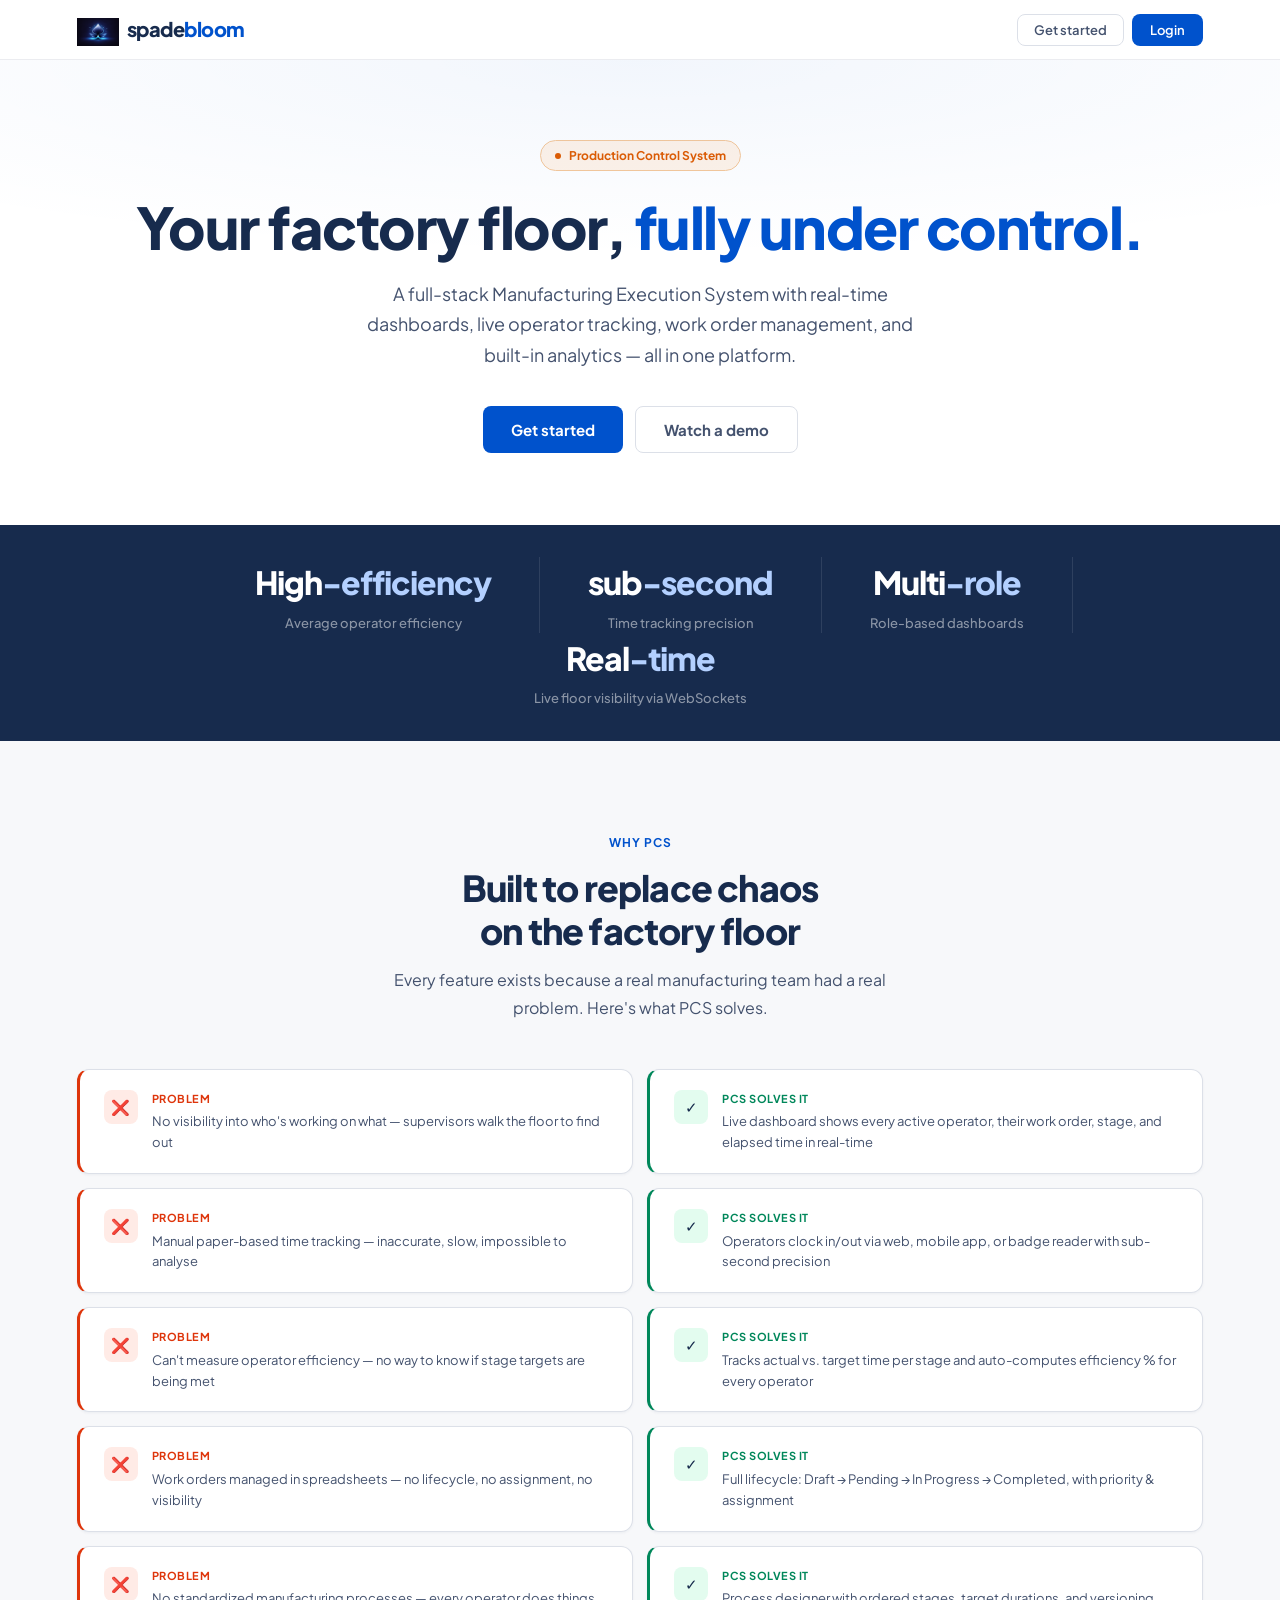
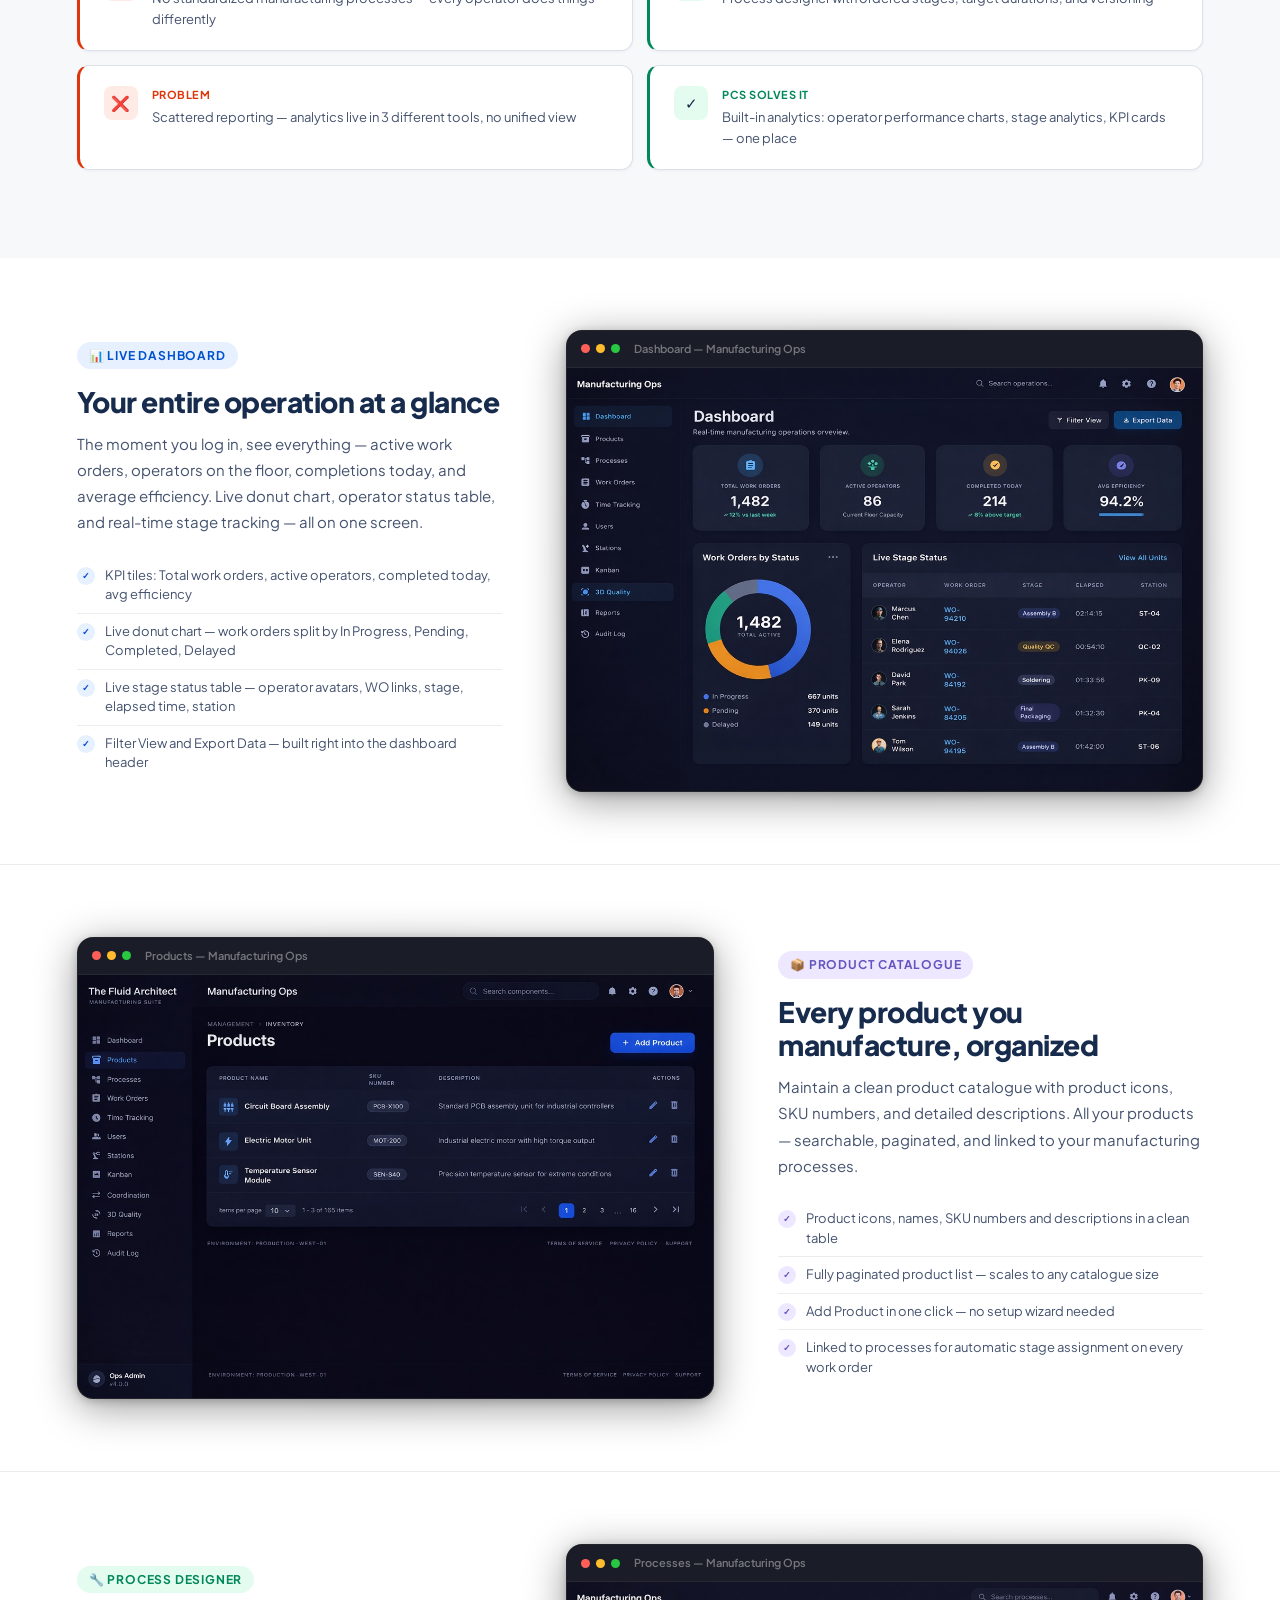
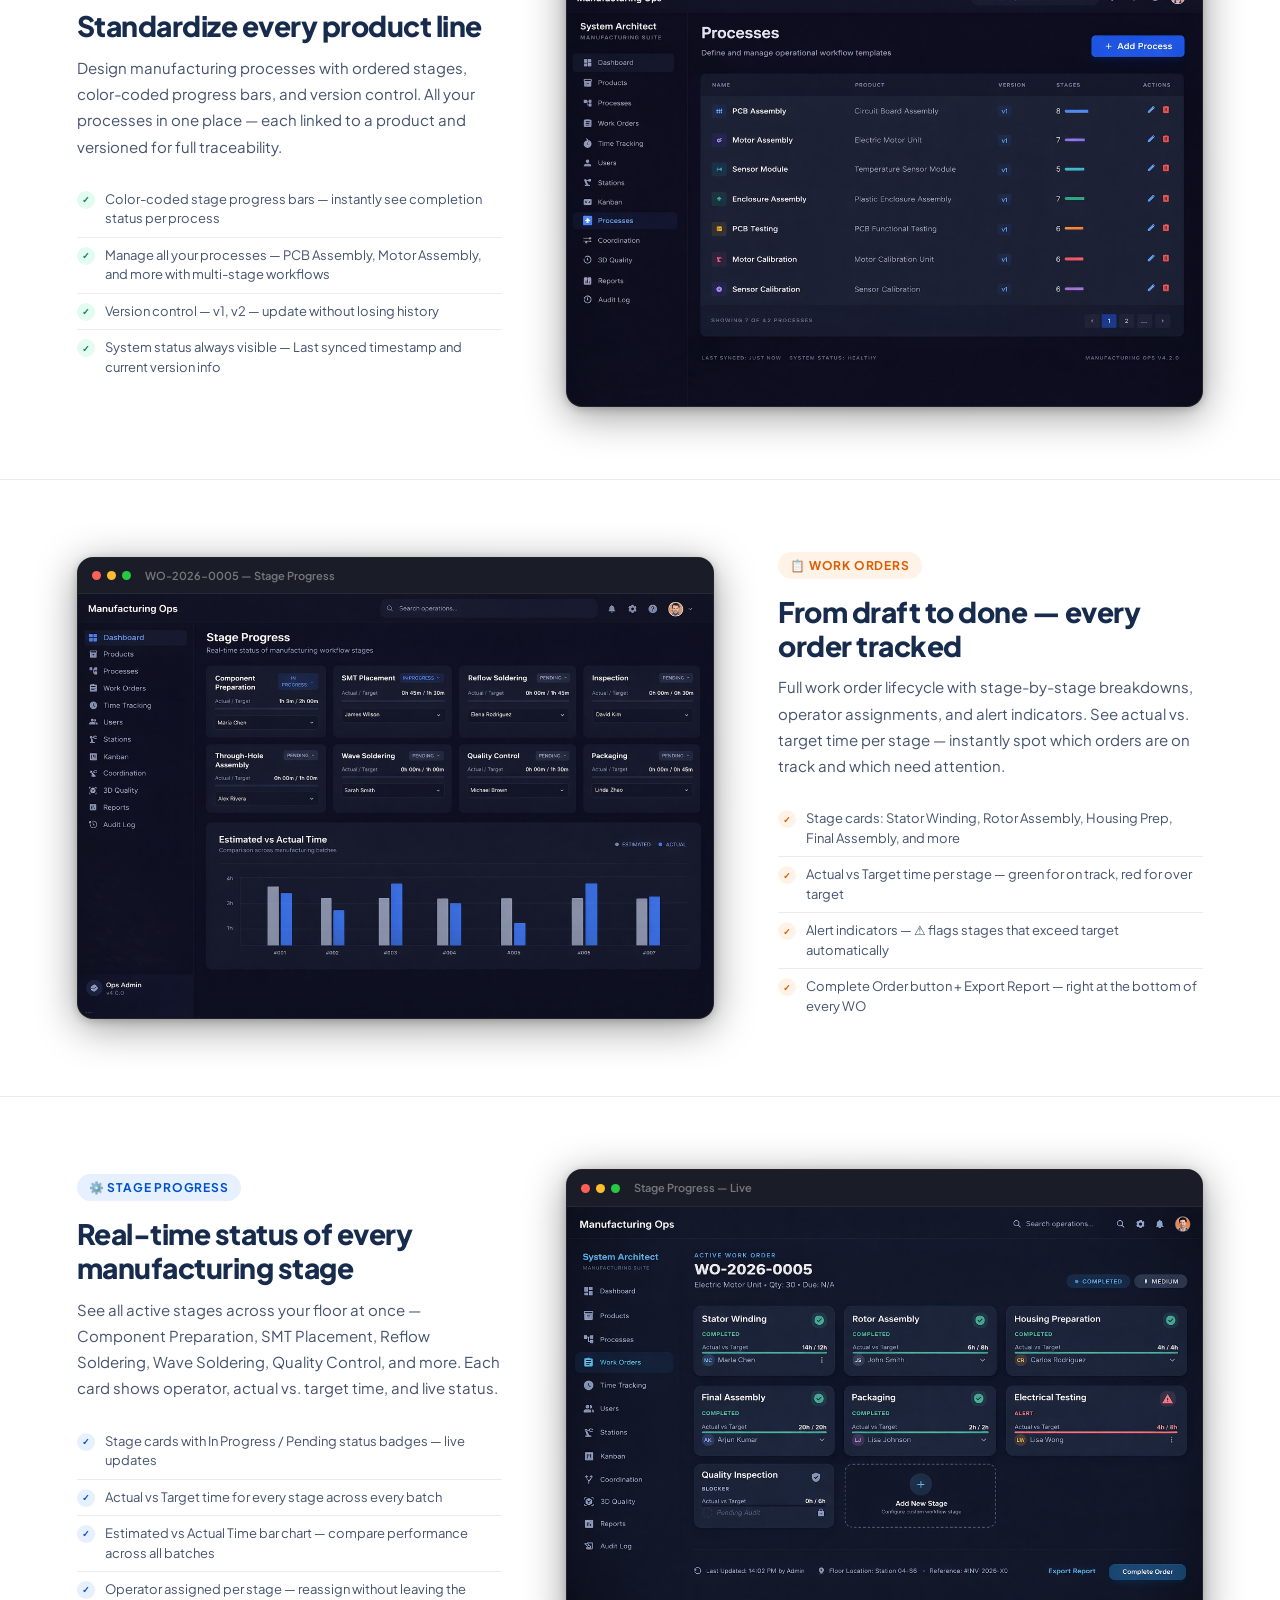
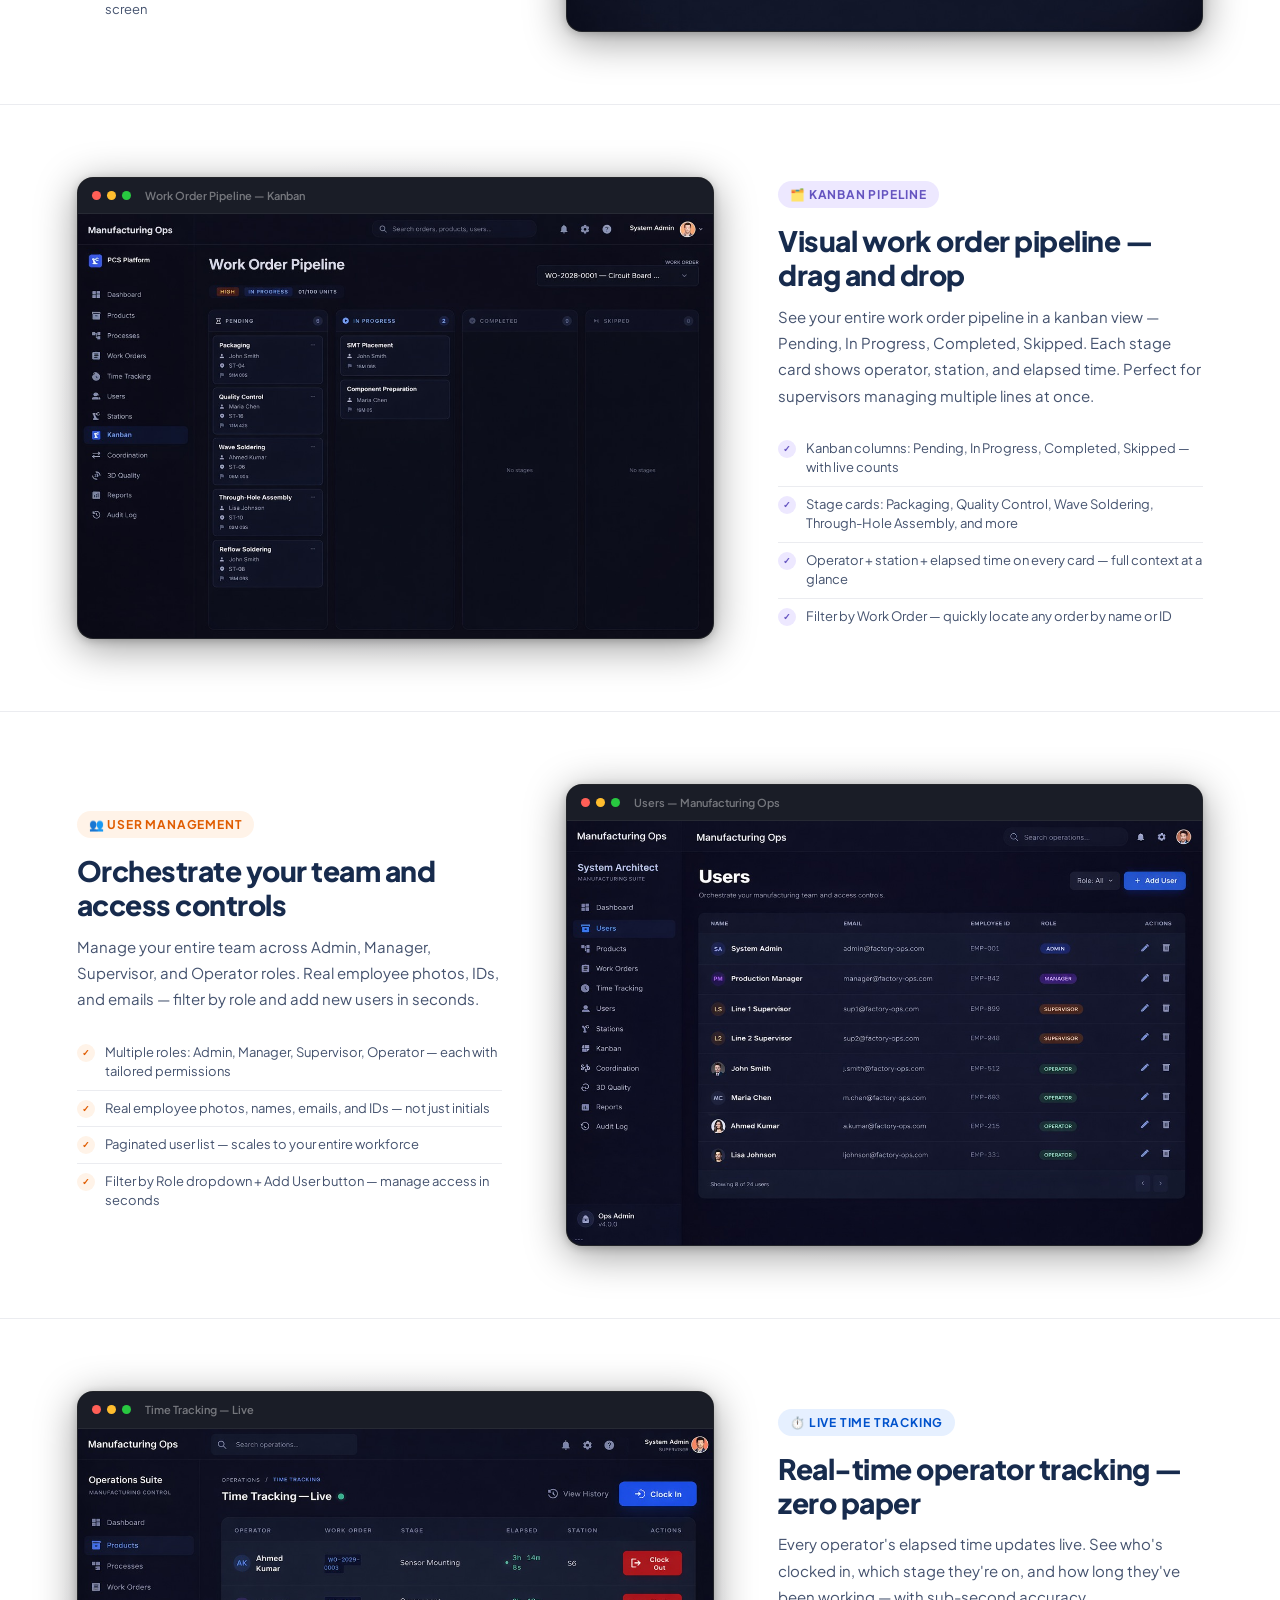
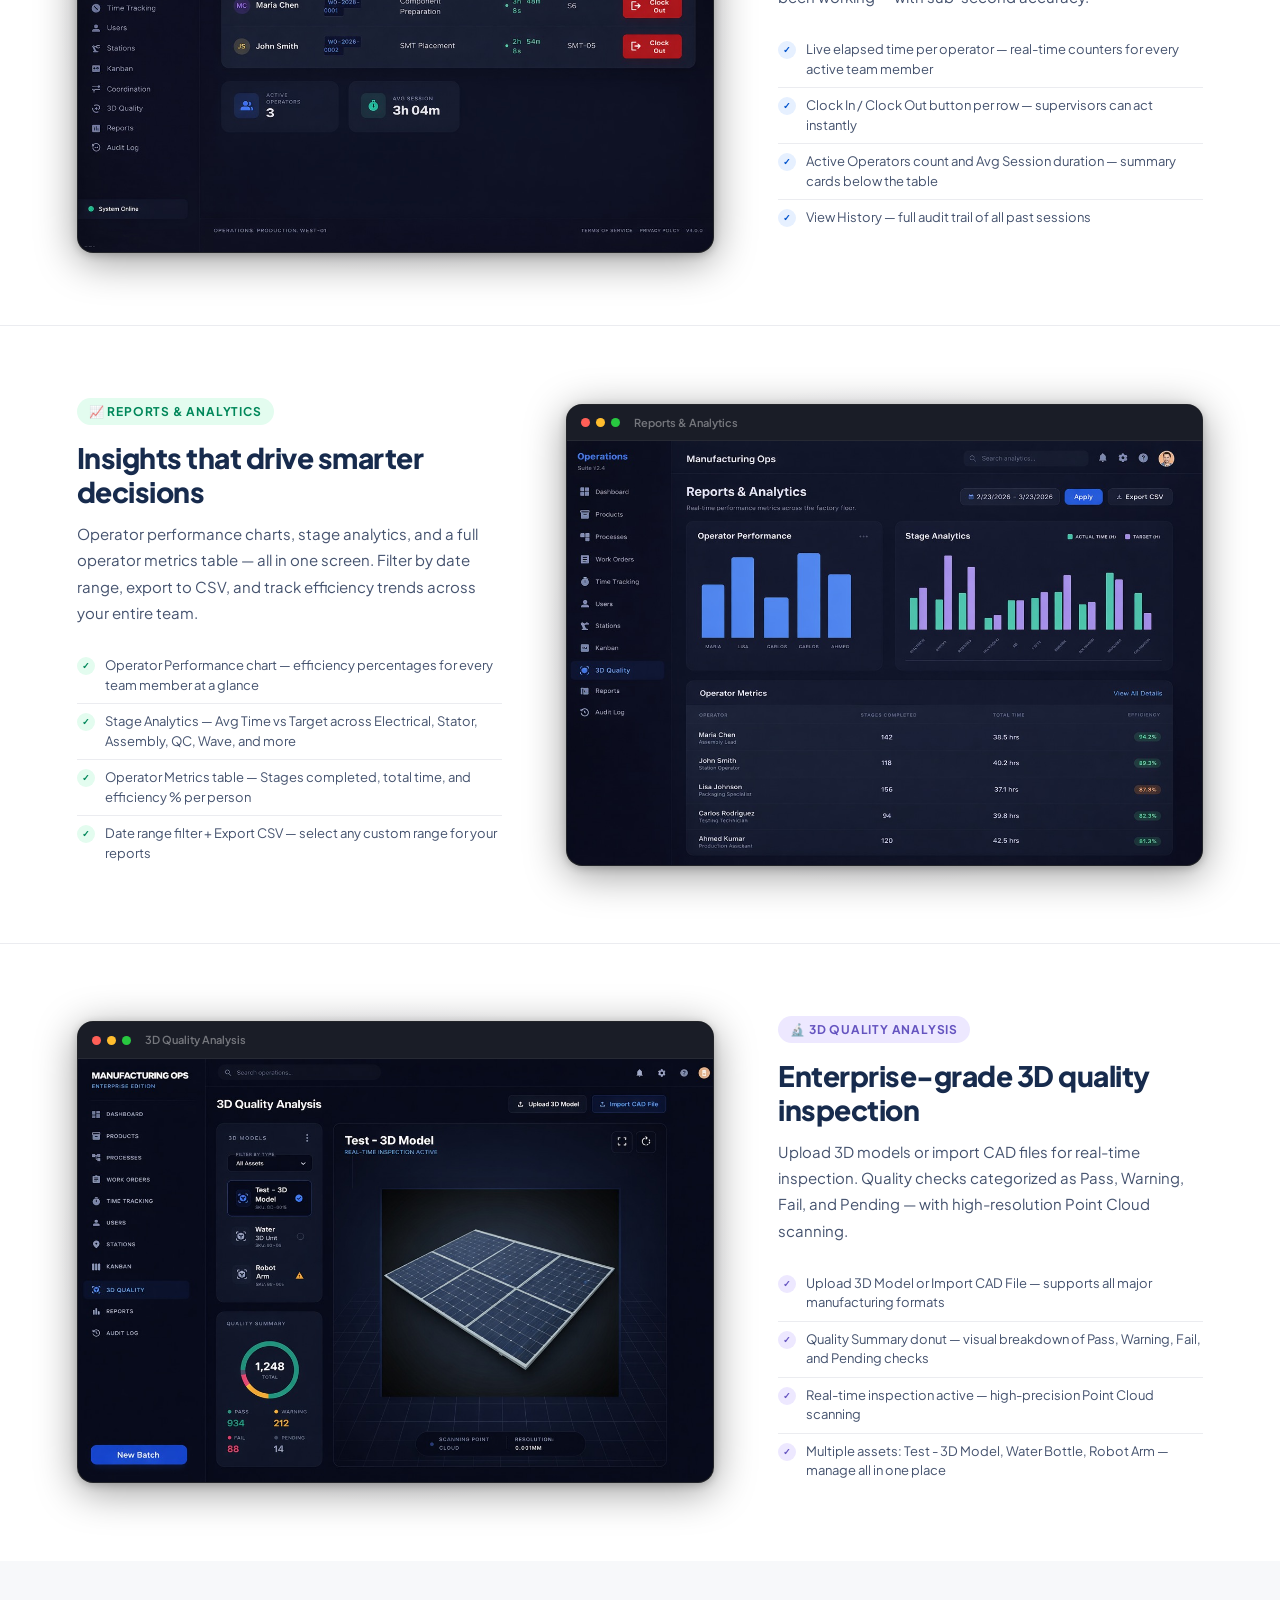
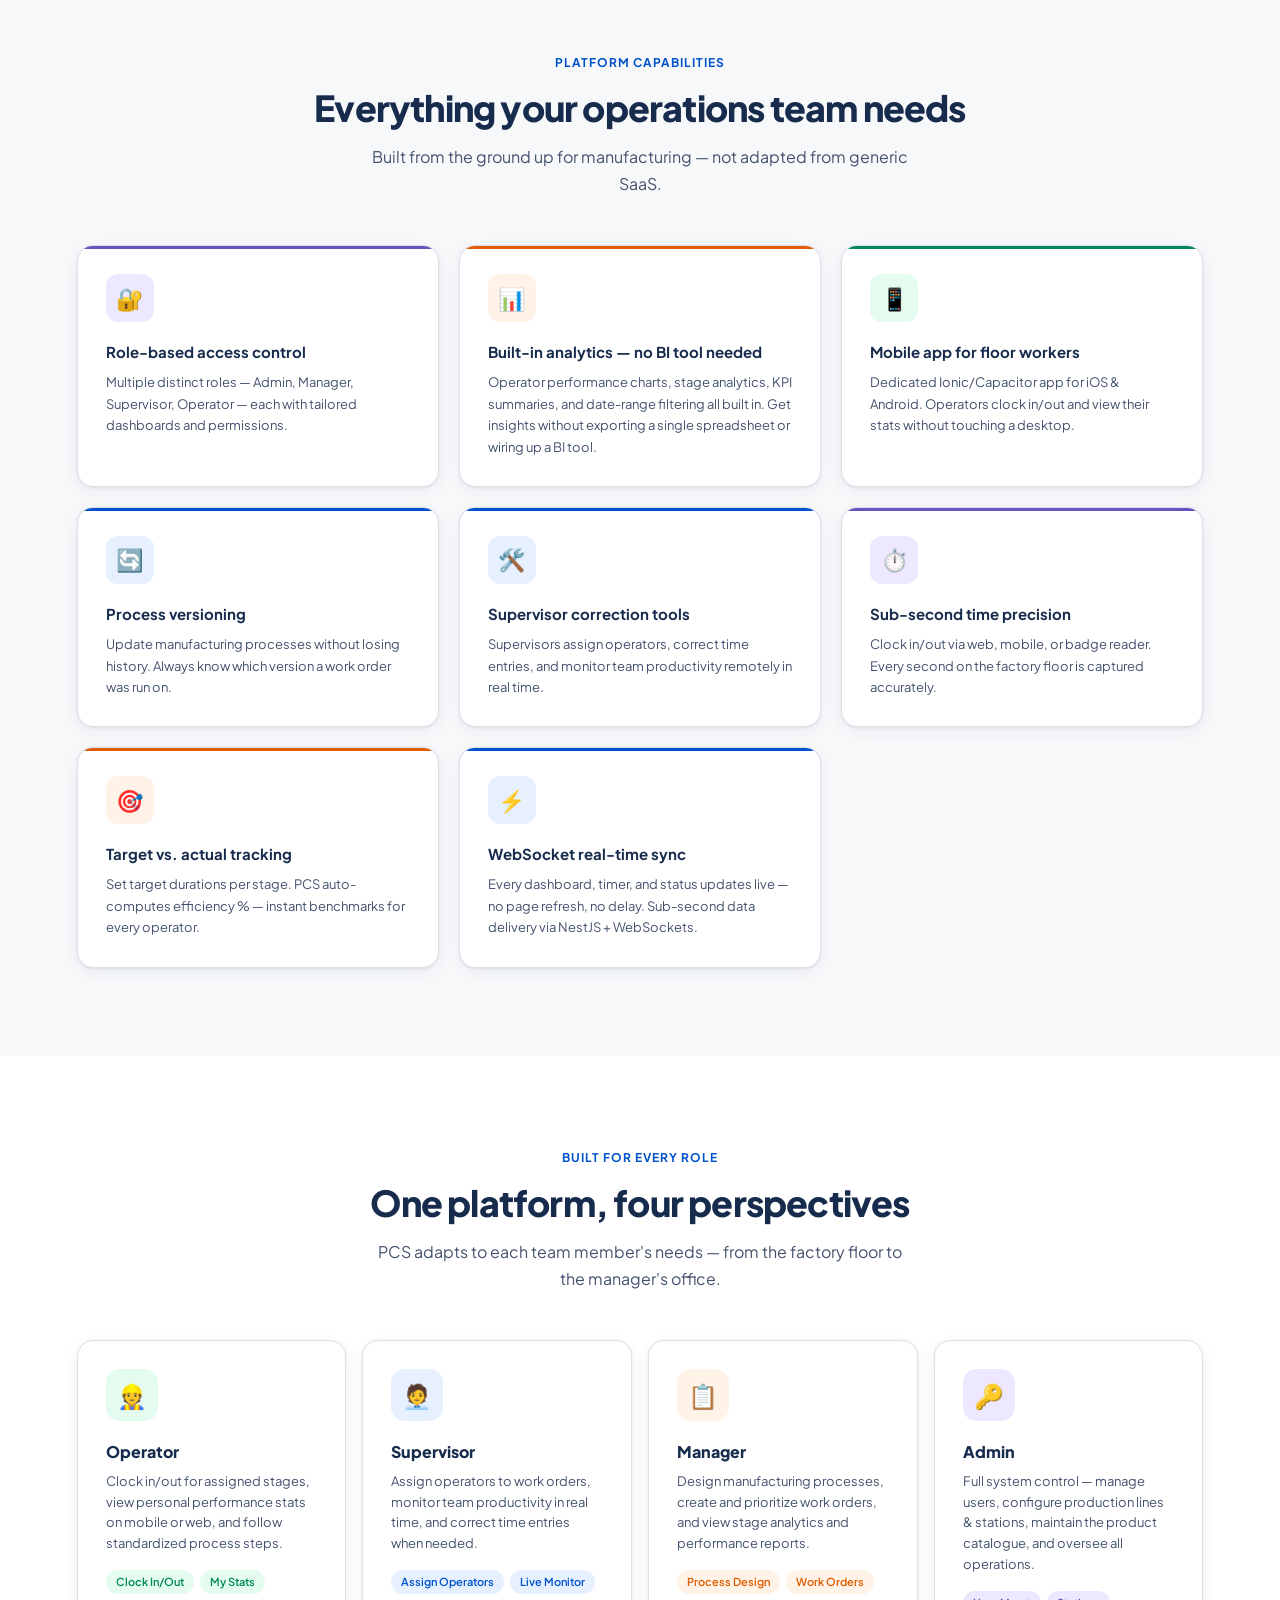
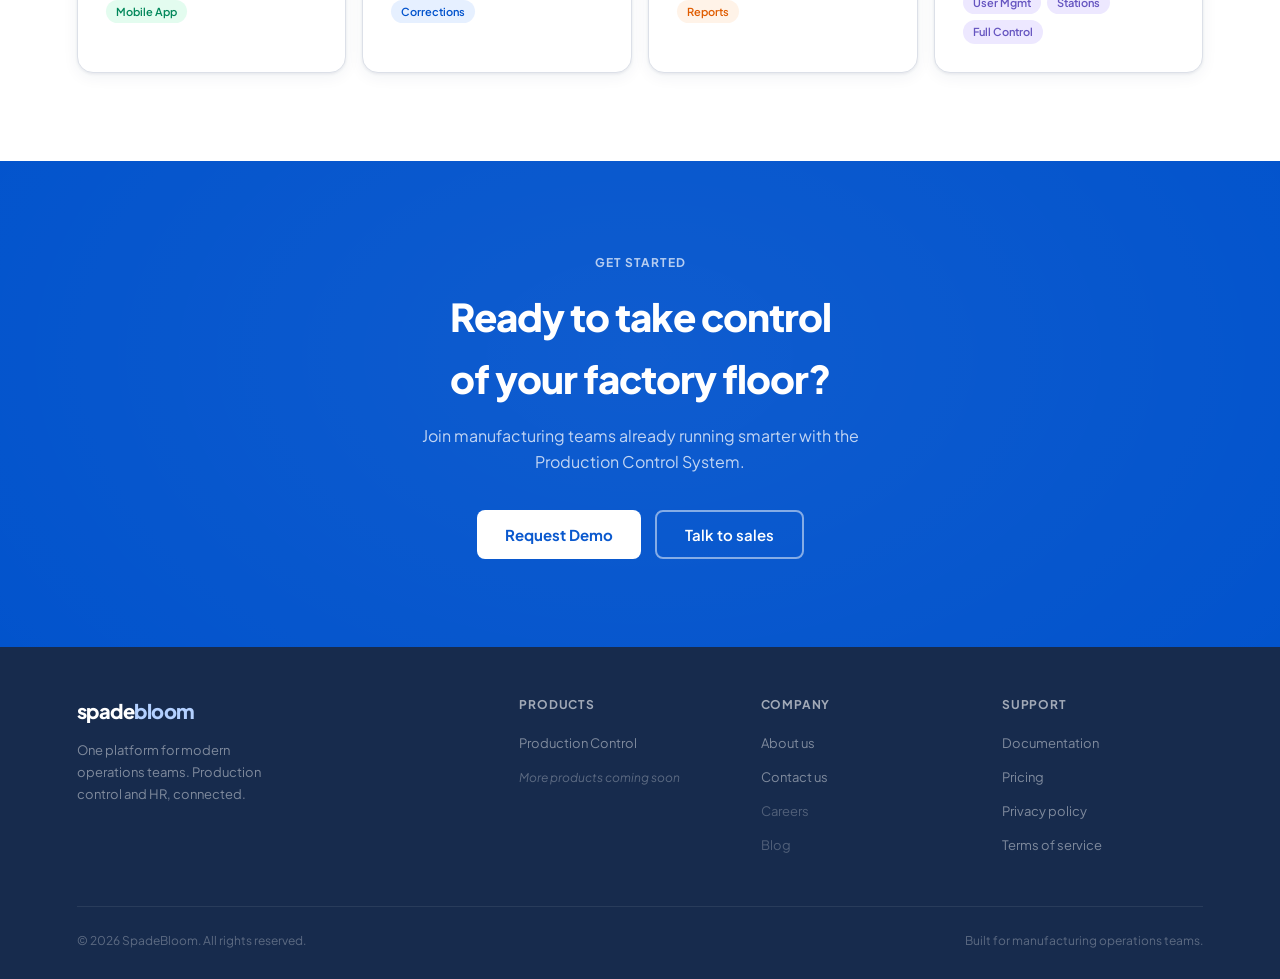
==== commit ee03640f: "rename: pcs-product-page.html → index.html for GitHub Pages Co-Authored-By: Claude Opus 4.6 (1M cont" ====
--- a/index.html
+++ b/index.html
@@ -1,649 +1,956 @@
 <!DOCTYPE html>
 <html lang="en">
 <head>
-  <meta charset="UTF-8">
-  <meta name="viewport" content="width=device-width, initial-scale=1.0">
-  <title>PCS — Production Control System | Prime Terminal</title>
-  <meta name="description" content="Real-time production tracking, work order management, and factory floor analytics. Built by Prime Terminal for modern manufacturing.">
-  <link rel="preconnect" href="https://fonts.googleapis.com">
-  <link rel="preconnect" href="https://fonts.gstatic.com" crossorigin>
-  <link href="https://fonts.googleapis.com/css2?family=Inter:wght@300;400;500;600;700;800;900&family=JetBrains+Mono:wght@400;500&display=swap" rel="stylesheet">
-  <link href="https://fonts.googleapis.com/icon?family=Material+Icons+Outlined" rel="stylesheet">
-  <link rel="stylesheet" href="styles.css">
-  <link rel="icon" type="image/svg+xml" href="favicon.svg">
+<meta charset="UTF-8">
+<meta name="viewport" content="width=device-width, initial-scale=1.0">
+<title>Production Control System — SpadeBloom</title>
+<link rel="preconnect" href="https://fonts.googleapis.com">
+<link href="https://fonts.googleapis.com/css2?family=Plus+Jakarta+Sans:wght@300;400;500;600;700;800&display=swap" rel="stylesheet">
+<style>
+*{box-sizing:border-box;margin:0;padding:0}
+html,body{overflow-x:hidden;width:100%;scroll-behavior:smooth}
+:root{
+  --white:#ffffff;--bg:#f7f8fa;--bg2:#f0f2f5;
+  --blue:#0052cc;--blue-hover:#0065ff;--blue-light:#e6f0ff;--blue-mid:#b3d0ff;
+  --text:#172b4d;--text2:#44526e;--text3:#626f86;
+  --border:#dce0e8;--border-light:#ebecf0;
+  --prod1:#00875a;--prod1-light:#e3fcef;--prod1-mid:#abefc6;
+  --prod2:#6554c0;--prod2-light:#ede8ff;--prod2-mid:#c0b6f2;
+  --orange:#e05c00;--orange-light:#fff3e8;
+  --radius:8px;--radius-lg:12px;--radius-xl:16px;
+  --shadow:0 1px 3px rgba(23,43,77,0.08),0 4px 16px rgba(23,43,77,0.06);
+  --shadow-hover:0 4px 12px rgba(23,43,77,0.12),0 8px 32px rgba(23,43,77,0.08);
+  --shadow-xl:0 8px 40px rgba(23,43,77,0.14),0 2px 8px rgba(23,43,77,0.08);
+}
+body{background:var(--white);color:var(--text);font-family:'Plus Jakarta Sans',sans-serif;font-size:15px;line-height:1.6}
+
+#progress-bar{position:fixed;top:0;left:0;height:3px;width:0%;background:linear-gradient(90deg,var(--prod1),var(--blue),var(--prod2));z-index:9999;transition:width 0.08s linear}
+
+nav{position:sticky;top:0;z-index:100;background:rgba(255,255,255,0.96);backdrop-filter:blur(8px);border-bottom:1px solid var(--border-light);padding:0 6%;display:flex;align-items:center;justify-content:space-between;height:60px;width:100%}
+.logo{font-weight:800;font-size:20px;color:var(--text);letter-spacing:-0.5px;text-decoration:none}
+.logo span{color:var(--blue)}
+.nav-back{display:flex;align-items:center;gap:8px;font-size:13px;color:var(--text3);font-weight:500;text-decoration:none;padding:6px 12px;border-radius:var(--radius);transition:all 0.15s;border:1.5px solid var(--border)}
+.nav-back:hover{color:var(--blue);border-color:var(--blue);background:var(--blue-light)}
+.nav-right{display:flex;gap:8px;align-items:center}
+.btn-ghost{background:transparent;border:1.5px solid var(--border);color:var(--text2);padding:7px 16px;border-radius:var(--radius);font-size:13px;font-weight:600;cursor:pointer;font-family:'Plus Jakarta Sans',sans-serif;transition:all 0.15s}
+.btn-ghost:hover{border-color:var(--blue);color:var(--blue);background:var(--blue-light)}
+.btn-primary{background:var(--blue);border:none;color:#fff;padding:8px 18px;border-radius:var(--radius);font-size:13px;font-weight:600;cursor:pointer;font-family:'Plus Jakarta Sans',sans-serif;transition:all 0.15s}
+.btn-primary:hover{background:var(--blue-hover)}
+
+/* HERO */
+.hero{padding:80px 6% 72px;background:var(--white);position:relative;overflow:hidden;text-align:center}
+.hero::before{content:'';position:absolute;top:0;left:0;right:0;height:70%;background:radial-gradient(ellipse 80% 60% at 50% 0%,rgba(0,82,204,0.05),transparent);pointer-events:none}
+.hero-badge{display:inline-flex;align-items:center;gap:8px;background:var(--orange-light);border:1px solid #f5c89a;border-radius:100px;padding:5px 14px;font-size:12px;color:var(--orange);margin-bottom:24px;font-weight:700}
+.hero-badge-dot{width:6px;height:6px;background:var(--orange);border-radius:50%;animation:pulse 2s infinite}
+@keyframes pulse{0%,100%{opacity:1}50%{opacity:0.4}}
+.hero h1{font-size:clamp(36px,4.5vw,58px);line-height:1.1;letter-spacing:-1.5px;color:var(--text);max-width:100%;margin:0 auto 20px;font-weight:800;white-space:nowrap}
+.hero h1 em{font-style:normal;color:var(--blue)}
+.hero-sub{font-size:18px;color:var(--text2);max-width:560px;margin:0 auto 36px;font-weight:400;line-height:1.7}
+.hero-btns{display:flex;gap:12px;justify-content:center;flex-wrap:wrap;margin-bottom:0px}
+.btn-lg{padding:13px 28px;border-radius:var(--radius);font-size:15px;font-weight:700;cursor:pointer;font-family:'Plus Jakarta Sans',sans-serif;transition:all 0.2s;border:none}
+.btn-lg-primary{background:var(--blue);color:#fff}
+.btn-lg-primary:hover{background:var(--blue-hover);transform:translateY(-1px);box-shadow:0 4px 16px rgba(0,82,204,0.3)}
+.btn-lg-ghost{background:transparent;border:1.5px solid var(--border);color:var(--text2)}
+.btn-lg-ghost:hover{border-color:var(--blue);color:var(--blue);background:var(--blue-light)}
+
+/* HERO SCREENSHOT */
+.hero-screen-wrap{position:relative;max-width:960px;margin:0 auto}
+.hero-screen-glow{position:absolute;top:5%;left:50%;transform:translateX(-50%);width:70%;height:60%;background:radial-gradient(ellipse,rgba(0,82,204,0.1),transparent 70%);pointer-events:none;z-index:0}
+.browser-frame{background:var(--white);border:1px solid var(--border);border-radius:var(--radius-xl) var(--radius-xl) 0 0;overflow:hidden;box-shadow:var(--shadow-xl);position:relative;z-index:1}
+.browser-bar{background:var(--bg);padding:10px 16px;display:flex;align-items:center;gap:8px;border-bottom:1px solid var(--border-light)}
+.browser-dot{width:10px;height:10px;border-radius:50%}
+.browser-url{flex:1;background:var(--white);border:1px solid var(--border-light);border-radius:6px;padding:4px 12px;font-size:11px;color:var(--text3);margin:0 12px;font-family:monospace}
+.browser-img{width:100%;display:block}
+
+/* STATS */
+.stats-bar{background:var(--text);padding:32px 6%;display:flex;justify-content:center;flex-wrap:wrap}
+.stat-item{text-align:center;padding:0 48px;border-right:1px solid rgba(255,255,255,0.1)}
+.stat-item:last-child{border-right:none}
+.stat-num{font-size:32px;font-weight:800;color:#fff;letter-spacing:-1px;display:block}
+.stat-num span{color:var(--blue-mid)}
+.stat-desc{font-size:13px;color:rgba(255,255,255,0.5);font-weight:500;margin-top:4px}
+
+/* SECTIONS */
+section{padding:88px 6%}
+.section-tag{display:inline-block;font-size:12px;font-weight:700;color:var(--blue);text-transform:uppercase;letter-spacing:1px;margin-bottom:14px}
+.section-title{font-size:clamp(26px,2.8vw,40px);line-height:1.2;letter-spacing:-0.8px;color:var(--text);margin-bottom:14px;font-weight:800}
+.section-sub{font-size:16px;color:var(--text2);max-width:540px;line-height:1.7}
+.section-center{text-align:center}
+.section-center .section-sub{margin:0 auto}
+.bg-grey{background:var(--bg)}
+
+/* PROBLEMS */
+.problems-grid{display:grid;grid-template-columns:1fr 1fr;gap:14px;margin-top:48px}
+.prob-card{background:var(--white);border:1px solid var(--border);border-radius:var(--radius-lg);padding:20px 24px;display:flex;align-items:flex-start;gap:14px;box-shadow:0 1px 3px rgba(23,43,77,0.05)}
+.prob-card.prob{border-left:3px solid #de350b}
+.prob-card.sol{border-left:3px solid var(--prod1)}
+.prob-icon{width:34px;height:34px;border-radius:var(--radius);display:flex;align-items:center;justify-content:center;font-size:15px;flex-shrink:0}
+.prob-icon.red{background:#ffebe6}
+.prob-icon.green{background:var(--prod1-light)}
+.prob-label{font-size:11px;font-weight:700;text-transform:uppercase;letter-spacing:0.5px;margin-bottom:4px}
+.prob-label.red{color:#de350b}
+.prob-label.green{color:var(--prod1)}
+.prob-text{font-size:13px;color:var(--text2);line-height:1.6}
+
+/* FEATURE BLOCKS — Linear style split layout */
+.feature-section{padding:0}
+.feature-block{display:grid;grid-template-columns:2fr 3fr;gap:64px;align-items:center;padding:72px 6%;border-top:1px solid var(--border-light)}
+.feature-block:first-child{border-top:none}
+.feature-block.reverse{direction:rtl}
+.feature-block.reverse>*{direction:ltr}
+.feat-label{display:inline-flex;align-items:center;gap:7px;font-size:12px;font-weight:700;text-transform:uppercase;letter-spacing:0.8px;margin-bottom:16px;padding:4px 12px;border-radius:100px}
+.feat-label.blue{background:var(--blue-light);color:var(--blue)}
+.feat-label.green{background:var(--prod1-light);color:var(--prod1)}
+.feat-label.purple{background:var(--prod2-light);color:var(--prod2)}
+.feat-label.orange{background:var(--orange-light);color:var(--orange)}
+.feat-title{font-size:clamp(22px,2.2vw,30px);font-weight:800;color:var(--text);letter-spacing:-0.5px;line-height:1.2;margin-bottom:12px}
+.feat-desc{font-size:15px;color:var(--text2);line-height:1.75;margin-bottom:22px}
+.feat-points{list-style:none}
+.feat-points li{font-size:13px;color:var(--text2);padding:8px 0;border-bottom:1px solid var(--border-light);display:flex;align-items:flex-start;gap:10px;line-height:1.5}
+.feat-points li:last-child{border-bottom:none}
+.fp-check{width:18px;height:18px;border-radius:50%;display:flex;align-items:center;justify-content:center;flex-shrink:0;font-size:9px;font-weight:800;margin-top:1px}
+.fp-check.blue{background:var(--blue-light);color:var(--blue)}
+.fp-check.green{background:var(--prod1-light);color:var(--prod1)}
+.fp-check.purple{background:var(--prod2-light);color:var(--prod2)}
+.fp-check.orange{background:var(--orange-light);color:var(--orange)}
+
+/* SCREENSHOT FRAME with colored glow */
+.screen-frame{position:relative}
+.screen-glow-blue{position:absolute;inset:-24px;background:radial-gradient(ellipse at center,rgba(0,82,204,0.12),transparent 70%);border-radius:24px;z-index:0}
+.screen-glow-green{position:absolute;inset:-24px;background:radial-gradient(ellipse at center,rgba(0,135,90,0.12),transparent 70%);border-radius:24px;z-index:0}
+.screen-glow-purple{position:absolute;inset:-24px;background:radial-gradient(ellipse at center,rgba(101,84,192,0.12),transparent 70%);border-radius:24px;z-index:0}
+.screen-glow-orange{position:absolute;inset:-24px;background:radial-gradient(ellipse at center,rgba(224,92,0,0.12),transparent 70%);border-radius:24px;z-index:0}
+.screen-inner{position:relative;z-index:1;background:var(--white);border:1px solid var(--border);border-radius:var(--radius-xl);overflow:hidden;box-shadow:var(--shadow-xl)}
+.screen-bar{background:var(--bg);padding:9px 14px;display:flex;align-items:center;gap:6px;border-bottom:1px solid var(--border-light)}
+.screen-dot{width:9px;height:9px;border-radius:50%}
+.screen-title-bar{font-size:11px;color:var(--text3);margin-left:8px;font-weight:600}
+.screen-img{width:100%;display:block;border-radius:0 0 var(--radius-xl) var(--radius-xl)}
+
+/* BENTO */
+.bento-grid{display:grid;grid-template-columns:repeat(3,1fr);gap:20px;margin-top:48px}
+.bento-card{background:var(--white);border:1px solid var(--border);border-radius:var(--radius-xl);padding:28px;box-shadow:var(--shadow);transition:transform 0.2s,box-shadow 0.2s;position:relative;overflow:hidden}
+.bento-card:hover{transform:translateY(-3px);box-shadow:var(--shadow-hover)}
+.bento-card.span2{grid-column:span 2}
+.bento-icon{width:48px;height:48px;border-radius:12px;display:flex;align-items:center;justify-content:center;font-size:22px;margin-bottom:18px}
+.bento-title{font-size:15px;font-weight:700;color:var(--text);margin-bottom:8px}
+.bento-text{font-size:13px;color:var(--text2);line-height:1.65}
+.bento-accent{position:absolute;top:0;left:0;right:0;height:3px}
+
+/* ROLES */
+.roles-grid{display:grid;grid-template-columns:repeat(4,1fr);gap:16px;margin-top:48px}
+.role-card{background:var(--white);border:1px solid var(--border);border-radius:var(--radius-xl);padding:28px;box-shadow:var(--shadow);transition:transform 0.2s,box-shadow 0.2s}
+.role-card:hover{transform:translateY(-3px);box-shadow:var(--shadow-hover)}
+.role-avatar{width:52px;height:52px;border-radius:14px;display:flex;align-items:center;justify-content:center;font-size:24px;margin-bottom:18px}
+.role-name{font-size:16px;font-weight:800;color:var(--text);margin-bottom:6px}
+.role-desc{font-size:13px;color:var(--text2);line-height:1.6;margin-bottom:16px}
+.role-tags{display:flex;flex-wrap:wrap;gap:6px}
+.role-tag{font-size:11px;font-weight:600;padding:3px 10px;border-radius:100px}
+
+/* TESTIMONIALS */
+.testimonials-grid{display:grid;grid-template-columns:repeat(3,1fr);gap:20px;margin-top:48px}
+.testimonial-card{background:var(--white);border:1px solid var(--border);border-radius:var(--radius-xl);padding:28px;box-shadow:var(--shadow);transition:transform 0.2s,box-shadow 0.2s}
+.testimonial-card:hover{transform:translateY(-3px);box-shadow:var(--shadow-hover)}
+.stars{color:#ff8b00;font-size:13px;margin-bottom:16px;letter-spacing:1px}
+.testimonial-text{font-size:14px;color:var(--text2);line-height:1.75;margin-bottom:20px;font-style:italic}
+.testimonial-author{display:flex;align-items:center;gap:12px}
+.author-avatar{width:38px;height:38px;border-radius:50%;display:flex;align-items:center;justify-content:center;font-size:12px;font-weight:700;flex-shrink:0}
+.author-name{font-size:13px;font-weight:700;color:var(--text)}
+.author-title{font-size:11px;color:var(--text3)}
+
+/* CTA */
+.cta-section{background:var(--blue);text-align:center;padding:88px 6%;position:relative;overflow:hidden}
+.cta-section::before{content:'';position:absolute;top:-60%;left:-10%;width:120%;height:200%;background:radial-gradient(ellipse 60% 60% at 50% 50%,rgba(255,255,255,0.06),transparent);pointer-events:none}
+.cta-section .section-tag{color:rgba(255,255,255,0.7)}
+.cta-section h2{color:#fff;font-size:clamp(28px,3vw,44px);letter-spacing:-1px;margin-bottom:14px;font-weight:800}
+.cta-section p{font-size:16px;color:rgba(255,255,255,0.75);margin-bottom:36px;max-width:480px;margin-left:auto;margin-right:auto}
+.cta-btns{display:flex;gap:14px;justify-content:center;flex-wrap:wrap}
+.btn-lg-white{background:#fff;border:none;color:var(--blue);font-weight:700}
+.btn-lg-white:hover{background:#f0f7ff;transform:translateY(-1px)}
+.btn-lg-outline-white{background:transparent;border:2px solid rgba(255,255,255,0.5);color:#fff;font-weight:600}
+.btn-lg-outline-white:hover{border-color:#fff;background:rgba(255,255,255,0.1)}
+
+/* DEMO MODAL */
+.modal-overlay{position:fixed;inset:0;background:rgba(23,43,77,0.5);backdrop-filter:blur(4px);z-index:9998;display:none;align-items:flex-start;justify-content:center;padding:24px;overflow-y:auto;-webkit-overflow-scrolling:touch}
+.modal-overlay.active{display:flex}
+.modal-box{background:var(--white);border:1px solid var(--border);border-radius:var(--radius-xl);width:100%;max-width:720px;padding:40px 36px;position:relative;box-shadow:var(--shadow-xl);animation:modalIn 0.25s ease;margin:auto 0}
+@keyframes modalIn{from{opacity:0;transform:translateY(20px) scale(0.97)}to{opacity:1;transform:translateY(0) scale(1)}}
+.modal-close{position:absolute;top:16px;right:16px;background:var(--bg);border:1px solid var(--border-light);color:var(--text3);width:32px;height:32px;border-radius:50%;font-size:18px;cursor:pointer;display:flex;align-items:center;justify-content:center;transition:all 0.15s}
+.modal-close:hover{background:var(--bg2);color:var(--text)}
+.modal-badge{display:inline-block;font-size:11px;font-weight:700;text-transform:uppercase;letter-spacing:1px;color:var(--blue);background:var(--blue-light);border:1px solid var(--blue-mid);border-radius:100px;padding:4px 14px;margin-bottom:20px}
+.modal-title{font-size:clamp(24px,3vw,36px);font-weight:800;color:var(--text);letter-spacing:-0.5px;line-height:1.2;margin-bottom:8px}
+.modal-title em{font-style:normal;color:var(--blue)}
+.modal-subtitle{font-size:15px;color:var(--text3);margin-bottom:32px}
+.modal-form{display:grid;grid-template-columns:1fr 1fr;gap:20px}
+.modal-field{display:flex;flex-direction:column;gap:6px}
+.modal-field.full{grid-column:span 2}
+.modal-field label{font-size:13px;font-weight:600;color:var(--text)}
+.modal-field label .req{color:var(--blue)}
+.modal-field input,.modal-field select,.modal-field textarea{background:var(--bg);border:1.5px solid var(--border);border-radius:var(--radius);padding:12px 14px;font-size:14px;color:var(--text);font-family:'Plus Jakarta Sans',sans-serif;transition:border 0.15s;outline:none;width:100%;box-sizing:border-box}
+.modal-field input::placeholder,.modal-field textarea::placeholder{color:var(--text3)}
+.modal-field input:focus,.modal-field select:focus,.modal-field textarea:focus{border-color:var(--blue);box-shadow:0 0 0 3px rgba(0,82,204,0.1)}
+.modal-field input.error,.modal-field select.error,.modal-field textarea.error{border-color:#de350b}
+.modal-field .error-msg{font-size:11px;color:#de350b;min-height:16px}
+.modal-field select{appearance:none;-webkit-appearance:none;background-image:url("data:image/svg+xml,%3Csvg xmlns='http://www.w3.org/2000/svg' width='12' height='8' fill='%23626f86'%3E%3Cpath d='M1 1l5 5 5-5'/%3E%3C/svg%3E");background-repeat:no-repeat;background-position:right 14px center;padding-right:36px}
+.modal-field select option{background:var(--white);color:var(--text)}
+.modal-field textarea{resize:vertical;min-height:100px}
+.modal-submit{grid-column:span 2;background:var(--blue);border:none;color:#fff;padding:14px;border-radius:var(--radius);font-size:15px;font-weight:700;cursor:pointer;font-family:'Plus Jakarta Sans',sans-serif;transition:all 0.2s;margin-top:4px}
+.modal-submit:hover{background:var(--blue-hover);transform:translateY(-1px);box-shadow:0 4px 16px rgba(0,82,204,0.3)}
+.modal-success{display:none;text-align:center;padding:40px 20px}
+.modal-success .success-icon{font-size:48px;margin-bottom:16px}
+.modal-success h3{color:var(--text);font-size:22px;font-weight:800;margin-bottom:8px}
+.modal-success p{color:var(--text3);font-size:15px}
+
+/* FOOTER */
+footer{background:var(--text);padding:48px 6% 28px}
+.footer-grid{display:grid;grid-template-columns:2fr 1fr 1fr 1fr;gap:40px;margin-bottom:40px}
+.footer-brand .logo{color:#fff}
+.footer-brand .logo span{color:var(--blue-mid)}
+.footer-brand p{font-size:13px;color:rgba(255,255,255,0.45);margin-top:12px;line-height:1.7;max-width:220px}
+.footer-col h4{font-size:12px;font-weight:700;color:rgba(255,255,255,0.6);text-transform:uppercase;letter-spacing:0.8px;margin-bottom:16px}
+.footer-col ul{list-style:none}
+.footer-col li{margin-bottom:10px}
+.footer-col a{color:rgba(255,255,255,0.45);text-decoration:none;font-size:13px;transition:color 0.15s}
+.footer-col a:hover{color:#fff}
+.footer-bottom{border-top:1px solid rgba(255,255,255,0.08);padding-top:24px;display:flex;justify-content:space-between;font-size:12px;color:rgba(255,255,255,0.3)}
+
+/* RESPONSIVE — Tablet */
+@media(max-width:1024px){
+  .feature-block{grid-template-columns:1fr;gap:32px}
+  .feature-block.reverse{direction:ltr}
+  .roles-grid{grid-template-columns:repeat(2,1fr)}
+  .bento-grid{grid-template-columns:repeat(2,1fr)}
+  .bento-card.span2{grid-column:span 1}
+  .testimonials-grid{grid-template-columns:repeat(2,1fr)}
+  .footer-grid{grid-template-columns:1fr 1fr}
+}
+
+/* RESPONSIVE — Mobile */
+@media(max-width:768px){
+  nav{padding:0 4%;height:54px}
+  .nav-right{gap:6px}
+  .btn-ghost,.btn-primary{padding:6px 12px;font-size:12px}
+  .hero{padding:48px 4% 40px}
+  .hero h1{font-size:clamp(24px,7vw,36px);white-space:normal}
+  .hero-sub{font-size:15px}
+  .hero-btns{flex-direction:column;align-items:center}
+  .btn-lg{width:100%;text-align:center}
+  .hero-screen-wrap{margin-top:24px}
+  .stats-bar{flex-direction:column;gap:20px;padding:24px 4%}
+  .stat-item{border-right:none;border-bottom:1px solid rgba(255,255,255,0.1);padding:0 0 16px}
+  .stat-item:last-child{border-bottom:none;padding-bottom:0}
+  section{padding:48px 4%}
+  .section-title{font-size:clamp(22px,6vw,30px)}
+  .problems-grid{grid-template-columns:1fr;gap:12px}
+  .feature-block{grid-template-columns:1fr;gap:24px;padding:40px 4%}
+  .feature-block.reverse{direction:ltr}
+  .feat-title{font-size:clamp(20px,5vw,26px)}
+  .bento-grid{grid-template-columns:1fr;gap:14px}
+  .bento-card.span2{grid-column:span 1}
+  .roles-grid{grid-template-columns:1fr;gap:14px}
+  .testimonials-grid{grid-template-columns:1fr;gap:14px}
+  .cta-section{padding:48px 4%}
+  .cta-section h2{font-size:clamp(22px,6vw,32px)}
+  .cta-btns{flex-direction:column;align-items:center}
+  .cta-btns .btn-lg{width:100%;text-align:center}
+  .footer-grid{grid-template-columns:1fr;gap:24px}
+  footer{padding:32px 4% 20px}
+  /* Modal mobile */
+  .modal-box{padding:24px 18px;max-width:100%;border-radius:var(--radius-lg)}
+  .modal-form{grid-template-columns:1fr}
+  .modal-field.full{grid-column:span 1}
+  .modal-submit{grid-column:span 1}
+  .modal-title{font-size:20px}
+  .legal-box{padding:24px 18px;border-radius:var(--radius-lg)}
+  .legal-title{font-size:20px}
+}
+
+/* LEGAL MODALS */
+.legal-overlay{position:fixed;inset:0;background:rgba(23,43,77,0.5);backdrop-filter:blur(4px);z-index:9998;display:none;align-items:flex-start;justify-content:center;padding:24px;overflow-y:auto;-webkit-overflow-scrolling:touch}
+.legal-overlay.active{display:flex}
+.legal-box{background:var(--white);border:1px solid var(--border);border-radius:var(--radius-xl);width:100%;max-width:720px;padding:40px 36px;position:relative;box-shadow:0 24px 80px rgba(23,43,77,0.18);animation:legalIn 0.25s ease;margin:auto 0}
+@keyframes legalIn{from{opacity:0;transform:translateY(20px) scale(0.97)}to{opacity:1;transform:translateY(0) scale(1)}}
+.legal-close{position:absolute;top:16px;right:16px;background:var(--bg);border:1px solid var(--border-light);color:var(--text3);width:32px;height:32px;border-radius:50%;font-size:18px;cursor:pointer;display:flex;align-items:center;justify-content:center;transition:all 0.15s}
+.legal-close:hover{background:var(--bg2);color:var(--text)}
+.legal-badge{display:inline-block;font-size:11px;font-weight:700;text-transform:uppercase;letter-spacing:1px;color:var(--blue);background:var(--blue-light);border:1px solid var(--blue-mid);border-radius:100px;padding:4px 14px;margin-bottom:16px}
+.legal-title{font-size:24px;font-weight:800;color:var(--text);letter-spacing:-0.5px;margin-bottom:6px}
+.legal-updated{font-size:13px;color:var(--text3);margin-bottom:28px}
+.legal-content h3{font-size:16px;font-weight:700;color:var(--text);margin:24px 0 8px}
+.legal-content h3:first-child{margin-top:0}
+.legal-content p{font-size:14px;color:var(--text2);line-height:1.75;margin-bottom:12px}
+.legal-content ul{margin:0 0 12px 20px;font-size:14px;color:var(--text2);line-height:1.75}
+.legal-content ul li{margin-bottom:4px}
+
+/* REVEAL */
+.reveal{opacity:0;transform:translateY(24px);transition:opacity 0.6s ease,transform 0.6s ease}
+.reveal.visible{opacity:1;transform:none}
+.reveal-left{opacity:0;transform:translateX(-32px);transition:opacity 0.6s ease,transform 0.6s ease}
+.reveal-left.visible{opacity:1;transform:none}
+.reveal-right{opacity:0;transform:translateX(32px);transition:opacity 0.6s ease,transform 0.6s ease}
+.reveal-right.visible{opacity:1;transform:none}
+.reveal-scale{opacity:0;transform:scale(0.96);transition:opacity 0.7s ease,transform 0.7s ease}
+.reveal-scale.visible{opacity:1;transform:none}
+.d1{transition-delay:0.05s}.d2{transition-delay:0.1s}.d3{transition-delay:0.15s}
+.d4{transition-delay:0.2s}.d5{transition-delay:0.25s}.d6{transition-delay:0.3s}
+.d7{transition-delay:0.35s}.d8{transition-delay:0.4s}
+
+@media(max-width:960px){
+  .feature-block{grid-template-columns:1fr;gap:40px}
+  .feature-block.reverse{direction:ltr}
+  .problems-grid,.bento-grid,.roles-grid,.testimonials-grid{grid-template-columns:1fr 1fr}
+  .bento-card.span2{grid-column:span 1}
+  .footer-grid{grid-template-columns:1fr 1fr}
+}
+@media(max-width:600px){
+  .problems-grid,.bento-grid,.roles-grid,.testimonials-grid{grid-template-columns:1fr}
+  .stat-item{border-right:none;border-bottom:1px solid rgba(255,255,255,0.1);padding:16px 24px}
+}
+
+  .screen-glow-dark{position:absolute;inset:-24px;background:radial-gradient(ellipse at center,rgba(80,60,180,0.15),transparent 70%);border-radius:24px;z-index:0}
+  .screen-inner-dark{position:relative;z-index:1;background:#0f1117;border:1px solid rgba(255,255,255,0.08);border-radius:var(--radius-xl);overflow:hidden;box-shadow:0 8px 40px rgba(0,0,0,0.4),0 2px 8px rgba(0,0,0,0.2)}
+  .screen-bar-dark{background:#1a1d27;padding:9px 14px;display:flex;align-items:center;gap:6px;border-bottom:1px solid rgba(255,255,255,0.06)}
+</style>
 </head>
 <body>
-  <!-- Navigation -->
-  <nav class="navbar" id="navbar">
-    <div class="container nav-container">
-      <a href="#" class="logo">
-        <div class="logo-icon">
-          <svg width="32" height="32" viewBox="0 0 32 32" fill="none">
-            <rect width="32" height="32" rx="8" fill="#F97316"/>
-            <path d="M8 12h6v8H8zM18 8h6v12h-6z" fill="#fff" opacity="0.9"/>
-            <path d="M13 16h6v4h-6z" fill="#fff" opacity="0.6"/>
-          </svg>
+<div id="progress-bar"></div>
+
+<nav>
+  <a class="logo" href="#"><img src="images/logo.png" alt="SpadeBloom" style="height:28px;vertical-align:middle;margin-right:8px">spade<span>bloom</span></a>
+  <div class="nav-right">
+    <button class="btn-ghost">Get started</button>
+    <button class="btn-primary">Login</button>
+  </div>
+</nav>
+
+<!-- HERO -->
+<section class="hero">
+  <div class="hero-badge"><span class="hero-badge-dot"></span> Production Control System</div>
+  <h1>Your factory floor, <em>fully under control.</em></h1>
+  <p class="hero-sub">A full-stack Manufacturing Execution System with real-time dashboards, live operator tracking, work order management, and built-in analytics — all in one platform.</p>
+  <div class="hero-btns">
+    <button class="btn-lg btn-lg-primary">Get started</button>
+    <button class="btn-lg btn-lg-ghost">Watch a demo</button>
+  </div>
+  </section>
+
+<!-- STATS -->
+<div class="stats-bar">
+  <div class="stat-item reveal d1"><span class="stat-num">High<span>-efficiency</span></span><div class="stat-desc">Average operator efficiency</div></div>
+  <div class="stat-item reveal d2"><span class="stat-num">sub<span>-second</span></span><div class="stat-desc">Time tracking precision</div></div>
+  <div class="stat-item reveal d3"><span class="stat-num">Multi<span>-role</span></span><div class="stat-desc">Role-based dashboards</div></div>
+  <div class="stat-item reveal d4"><span class="stat-num">Real<span>-time</span></span><div class="stat-desc">Live floor visibility via WebSockets</div></div>
+</div>
+
+<!-- PROBLEMS -->
+<section class="bg-grey">
+  <div class="section-center">
+    <div class="section-tag reveal">Why PCS</div>
+    <div class="section-title reveal d1">Built to replace chaos<br>on the factory floor</div>
+    <div class="section-sub reveal d2">Every feature exists because a real manufacturing team had a real problem. Here's what PCS solves.</div>
+  </div>
+  <div class="problems-grid">
+    <div class="prob-card prob reveal d3"><div class="prob-icon red">❌</div><div><div class="prob-label red">Problem</div><div class="prob-text">No visibility into who's working on what — supervisors walk the floor to find out</div></div></div>
+    <div class="prob-card sol reveal d4"><div class="prob-icon green">✓</div><div><div class="prob-label green">PCS solves it</div><div class="prob-text">Live dashboard shows every active operator, their work order, stage, and elapsed time in real-time</div></div></div>
+    <div class="prob-card prob reveal d3"><div class="prob-icon red">❌</div><div><div class="prob-label red">Problem</div><div class="prob-text">Manual paper-based time tracking — inaccurate, slow, impossible to analyse</div></div></div>
+    <div class="prob-card sol reveal d4"><div class="prob-icon green">✓</div><div><div class="prob-label green">PCS solves it</div><div class="prob-text">Operators clock in/out via web, mobile app, or badge reader with sub-second precision</div></div></div>
+    <div class="prob-card prob reveal d3"><div class="prob-icon red">❌</div><div><div class="prob-label red">Problem</div><div class="prob-text">Can't measure operator efficiency — no way to know if stage targets are being met</div></div></div>
+    <div class="prob-card sol reveal d4"><div class="prob-icon green">✓</div><div><div class="prob-label green">PCS solves it</div><div class="prob-text">Tracks actual vs. target time per stage and auto-computes efficiency % for every operator</div></div></div>
+    <div class="prob-card prob reveal d3"><div class="prob-icon red">❌</div><div><div class="prob-label red">Problem</div><div class="prob-text">Work orders managed in spreadsheets — no lifecycle, no assignment, no visibility</div></div></div>
+    <div class="prob-card sol reveal d4"><div class="prob-icon green">✓</div><div><div class="prob-label green">PCS solves it</div><div class="prob-text">Full lifecycle: Draft → Pending → In Progress → Completed, with priority & assignment</div></div></div>
+    <div class="prob-card prob reveal d3"><div class="prob-icon red">❌</div><div><div class="prob-label red">Problem</div><div class="prob-text">No standardized manufacturing processes — every operator does things differently</div></div></div>
+    <div class="prob-card sol reveal d4"><div class="prob-icon green">✓</div><div><div class="prob-label green">PCS solves it</div><div class="prob-text">Process designer with ordered stages, target durations, and versioning</div></div></div>
+    <div class="prob-card prob reveal d3"><div class="prob-icon red">❌</div><div><div class="prob-label red">Problem</div><div class="prob-text">Scattered reporting — analytics live in 3 different tools, no unified view</div></div></div>
+    <div class="prob-card sol reveal d4"><div class="prob-icon green">✓</div><div><div class="prob-label green">PCS solves it</div><div class="prob-text">Built-in analytics: operator performance charts, stage analytics, KPI cards — one place</div></div></div>
+  </div>
+</section>
+
+
+<!-- FEATURE BLOCKS -->
+<div class="feature-section">
+
+  <div class="feature-block">
+    <div class="reveal-left">
+      <div class="feat-label blue">📊 Live Dashboard</div>
+      <div class="feat-title">Your entire operation at a glance</div>
+      <div class="feat-desc">The moment you log in, see everything — active work orders, operators on the floor, completions today, and average efficiency. Live donut chart, operator status table, and real-time stage tracking — all on one screen.</div>
+      <ul class="feat-points">
+        <li><span class="fp-check blue">✓</span> KPI tiles: Total work orders, active operators, completed today, avg efficiency</li><li><span class="fp-check blue">✓</span> Live donut chart — work orders split by In Progress, Pending, Completed, Delayed</li><li><span class="fp-check blue">✓</span> Live stage status table — operator avatars, WO links, stage, elapsed time, station</li><li><span class="fp-check blue">✓</span> Filter View and Export Data — built right into the dashboard header</li>
+      </ul>
+    </div>
+    <div class="reveal-right d2">
+      <div class="screen-frame">
+      <div class="screen-glow-dark"></div>
+      <div class="screen-inner-dark">
+        <div class="screen-bar-dark"><div class="screen-dot" style="background:#ff5f57"></div><div class="screen-dot" style="background:#ffbd2e"></div><div class="screen-dot" style="background:#28c840"></div><span class="screen-title-bar" style="color:rgba(255,255,255,0.4)">Dashboard — Manufacturing Ops</span></div>
+        <img class="screen-img" src="images/dashboard.jpg" alt="Dashboard — Manufacturing Ops">
+      </div>
+    </div>
+    </div>
+  </div>
+
+  <div class="feature-block reverse">
+    <div class="reveal-right">
+      <div class="feat-label purple">📦 Product Catalogue</div>
+      <div class="feat-title">Every product you manufacture, organized</div>
+      <div class="feat-desc">Maintain a clean product catalogue with product icons, SKU numbers, and detailed descriptions. All your products — searchable, paginated, and linked to your manufacturing processes.</div>
+      <ul class="feat-points">
+        <li><span class="fp-check purple">✓</span> Product icons, names, SKU numbers and descriptions in a clean table</li><li><span class="fp-check purple">✓</span> Fully paginated product list — scales to any catalogue size</li><li><span class="fp-check purple">✓</span> Add Product in one click — no setup wizard needed</li><li><span class="fp-check purple">✓</span> Linked to processes for automatic stage assignment on every work order</li>
+      </ul>
+    </div>
+    <div class="reveal-left d2">
+      <div class="screen-frame">
+      <div class="screen-glow-dark"></div>
+      <div class="screen-inner-dark">
+        <div class="screen-bar-dark"><div class="screen-dot" style="background:#ff5f57"></div><div class="screen-dot" style="background:#ffbd2e"></div><div class="screen-dot" style="background:#28c840"></div><span class="screen-title-bar" style="color:rgba(255,255,255,0.4)">Products — Manufacturing Ops</span></div>
+        <img class="screen-img" src="images/products.jpg" alt="Products — Manufacturing Ops">
+      </div>
+    </div>
+    </div>
+  </div>
+
+  <div class="feature-block">
+    <div class="reveal-left">
+      <div class="feat-label green">🔧 Process Designer</div>
+      <div class="feat-title">Standardize every product line</div>
+      <div class="feat-desc">Design manufacturing processes with ordered stages, color-coded progress bars, and version control. All your processes in one place — each linked to a product and versioned for full traceability.</div>
+      <ul class="feat-points">
+        <li><span class="fp-check green">✓</span> Color-coded stage progress bars — instantly see completion status per process</li><li><span class="fp-check green">✓</span> Manage all your processes — PCB Assembly, Motor Assembly, and more with multi-stage workflows</li><li><span class="fp-check green">✓</span> Version control — v1, v2 — update without losing history</li><li><span class="fp-check green">✓</span> System status always visible — Last synced timestamp and current version info</li>
+      </ul>
+    </div>
+    <div class="reveal-right d2">
+      <div class="screen-frame">
+      <div class="screen-glow-dark"></div>
+      <div class="screen-inner-dark">
+        <div class="screen-bar-dark"><div class="screen-dot" style="background:#ff5f57"></div><div class="screen-dot" style="background:#ffbd2e"></div><div class="screen-dot" style="background:#28c840"></div><span class="screen-title-bar" style="color:rgba(255,255,255,0.4)">Processes — Manufacturing Ops</span></div>
+        <img class="screen-img" src="images/process.jpg" alt="Processes — Manufacturing Ops">
+      </div>
+    </div>
+    </div>
+  </div>
+
+  <div class="feature-block reverse">
+    <div class="reveal-right">
+      <div class="feat-label orange">📋 Work Orders</div>
+      <div class="feat-title">From draft to done — every order tracked</div>
+      <div class="feat-desc">Full work order lifecycle with stage-by-stage breakdowns, operator assignments, and alert indicators. See actual vs. target time per stage — instantly spot which orders are on track and which need attention.</div>
+      <ul class="feat-points">
+        <li><span class="fp-check orange">✓</span> Stage cards: Stator Winding, Rotor Assembly, Housing Prep, Final Assembly, and more</li><li><span class="fp-check orange">✓</span> Actual vs Target time per stage — green for on track, red for over target</li><li><span class="fp-check orange">✓</span> Alert indicators — ⚠ flags stages that exceed target automatically</li><li><span class="fp-check orange">✓</span> Complete Order button + Export Report — right at the bottom of every WO</li>
+      </ul>
+    </div>
+    <div class="reveal-left d2">
+      <div class="screen-frame">
+      <div class="screen-glow-dark"></div>
+      <div class="screen-inner-dark">
+        <div class="screen-bar-dark"><div class="screen-dot" style="background:#ff5f57"></div><div class="screen-dot" style="background:#ffbd2e"></div><div class="screen-dot" style="background:#28c840"></div><span class="screen-title-bar" style="color:rgba(255,255,255,0.4)">WO-2026-0005 — Stage Progress</span></div>
+        <img class="screen-img" src="images/workOrderDetails.jpg" alt="WO-2026-0005 — Stage Progress">
+      </div>
+    </div>
+    </div>
+  </div>
+
+  <div class="feature-block">
+    <div class="reveal-left">
+      <div class="feat-label blue">⚙️ Stage Progress</div>
+      <div class="feat-title">Real-time status of every manufacturing stage</div>
+      <div class="feat-desc">See all active stages across your floor at once — Component Preparation, SMT Placement, Reflow Soldering, Wave Soldering, Quality Control, and more. Each card shows operator, actual vs. target time, and live status.</div>
+      <ul class="feat-points">
+        <li><span class="fp-check blue">✓</span> Stage cards with In Progress / Pending status badges — live updates</li><li><span class="fp-check blue">✓</span> Actual vs Target time for every stage across every batch</li><li><span class="fp-check blue">✓</span> Estimated vs Actual Time bar chart — compare performance across all batches</li><li><span class="fp-check blue">✓</span> Operator assigned per stage — reassign without leaving the screen</li>
+      </ul>
+    </div>
+    <div class="reveal-right d2">
+      <div class="screen-frame">
+      <div class="screen-glow-dark"></div>
+      <div class="screen-inner-dark">
+        <div class="screen-bar-dark"><div class="screen-dot" style="background:#ff5f57"></div><div class="screen-dot" style="background:#ffbd2e"></div><div class="screen-dot" style="background:#28c840"></div><span class="screen-title-bar" style="color:rgba(255,255,255,0.4)">Stage Progress — Live</span></div>
+        <img class="screen-img" src="images/workOrders.jpg" alt="Stage Progress — Live">
+      </div>
+    </div>
+    </div>
+  </div>
+
+  <div class="feature-block reverse">
+    <div class="reveal-right">
+      <div class="feat-label purple">🗂️ Kanban Pipeline</div>
+      <div class="feat-title">Visual work order pipeline — drag and drop</div>
+      <div class="feat-desc">See your entire work order pipeline in a kanban view — Pending, In Progress, Completed, Skipped. Each stage card shows operator, station, and elapsed time. Perfect for supervisors managing multiple lines at once.</div>
+      <ul class="feat-points">
+        <li><span class="fp-check purple">✓</span> Kanban columns: Pending, In Progress, Completed, Skipped — with live counts</li><li><span class="fp-check purple">✓</span> Stage cards: Packaging, Quality Control, Wave Soldering, Through-Hole Assembly, and more</li><li><span class="fp-check purple">✓</span> Operator + station + elapsed time on every card — full context at a glance</li><li><span class="fp-check purple">✓</span> Filter by Work Order — quickly locate any order by name or ID</li>
+      </ul>
+    </div>
+    <div class="reveal-left d2">
+      <div class="screen-frame">
+      <div class="screen-glow-dark"></div>
+      <div class="screen-inner-dark">
+        <div class="screen-bar-dark"><div class="screen-dot" style="background:#ff5f57"></div><div class="screen-dot" style="background:#ffbd2e"></div><div class="screen-dot" style="background:#28c840"></div><span class="screen-title-bar" style="color:rgba(255,255,255,0.4)">Work Order Pipeline — Kanban</span></div>
+        <img class="screen-img" src="images/kanban.jpg" alt="Work Order Pipeline — Kanban">
+      </div>
+    </div>
+    </div>
+  </div>
+
+  <div class="feature-block">
+    <div class="reveal-left">
+      <div class="feat-label orange">👥 User Management</div>
+      <div class="feat-title">Orchestrate your team and access controls</div>
+      <div class="feat-desc">Manage your entire team across Admin, Manager, Supervisor, and Operator roles. Real employee photos, IDs, and emails — filter by role and add new users in seconds.</div>
+      <ul class="feat-points">
+        <li><span class="fp-check orange">✓</span> Multiple roles: Admin, Manager, Supervisor, Operator — each with tailored permissions</li><li><span class="fp-check orange">✓</span> Real employee photos, names, emails, and IDs — not just initials</li><li><span class="fp-check orange">✓</span> Paginated user list — scales to your entire workforce</li><li><span class="fp-check orange">✓</span> Filter by Role dropdown + Add User button — manage access in seconds</li>
+      </ul>
+    </div>
+    <div class="reveal-right d2">
+      <div class="screen-frame">
+      <div class="screen-glow-dark"></div>
+      <div class="screen-inner-dark">
+        <div class="screen-bar-dark"><div class="screen-dot" style="background:#ff5f57"></div><div class="screen-dot" style="background:#ffbd2e"></div><div class="screen-dot" style="background:#28c840"></div><span class="screen-title-bar" style="color:rgba(255,255,255,0.4)">Users — Manufacturing Ops</span></div>
+        <img class="screen-img" src="images/users.jpg" alt="Users — Manufacturing Ops">
+      </div>
+    </div>
+    </div>
+  </div>
+
+  <div class="feature-block reverse">
+    <div class="reveal-right">
+      <div class="feat-label blue">⏱️ Live Time Tracking</div>
+      <div class="feat-title">Real-time operator tracking — zero paper</div>
+      <div class="feat-desc">Every operator's elapsed time updates live. See who's clocked in, which stage they're on, and how long they've been working — with sub-second accuracy.</div>
+      <ul class="feat-points">
+        <li><span class="fp-check blue">✓</span> Live elapsed time per operator — real-time counters for every active team member</li><li><span class="fp-check blue">✓</span> Clock In / Clock Out button per row — supervisors can act instantly</li><li><span class="fp-check blue">✓</span> Active Operators count and Avg Session duration — summary cards below the table</li><li><span class="fp-check blue">✓</span> View History — full audit trail of all past sessions</li>
+      </ul>
+    </div>
+    <div class="reveal-left d2">
+      <div class="screen-frame">
+      <div class="screen-glow-dark"></div>
+      <div class="screen-inner-dark">
+        <div class="screen-bar-dark"><div class="screen-dot" style="background:#ff5f57"></div><div class="screen-dot" style="background:#ffbd2e"></div><div class="screen-dot" style="background:#28c840"></div><span class="screen-title-bar" style="color:rgba(255,255,255,0.4)">Time Tracking — Live</span></div>
+        <img class="screen-img" src="images/time tracking.jpg" alt="Time Tracking — Live">
+      </div>
+    </div>
+    </div>
+  </div>
+
+  <div class="feature-block">
+    <div class="reveal-left">
+      <div class="feat-label green">📈 Reports & Analytics</div>
+      <div class="feat-title">Insights that drive smarter decisions</div>
+      <div class="feat-desc">Operator performance charts, stage analytics, and a full operator metrics table — all in one screen. Filter by date range, export to CSV, and track efficiency trends across your entire team.</div>
+      <ul class="feat-points">
+        <li><span class="fp-check green">✓</span> Operator Performance chart — efficiency percentages for every team member at a glance</li><li><span class="fp-check green">✓</span> Stage Analytics — Avg Time vs Target across Electrical, Stator, Assembly, QC, Wave, and more</li><li><span class="fp-check green">✓</span> Operator Metrics table — Stages completed, total time, and efficiency % per person</li><li><span class="fp-check green">✓</span> Date range filter + Export CSV — select any custom range for your reports</li>
+      </ul>
+    </div>
+    <div class="reveal-right d2">
+      <div class="screen-frame">
+      <div class="screen-glow-dark"></div>
+      <div class="screen-inner-dark">
+        <div class="screen-bar-dark"><div class="screen-dot" style="background:#ff5f57"></div><div class="screen-dot" style="background:#ffbd2e"></div><div class="screen-dot" style="background:#28c840"></div><span class="screen-title-bar" style="color:rgba(255,255,255,0.4)">Reports & Analytics</span></div>
+        <img class="screen-img" src="images/reports.jpg" alt="Reports & Analytics">
+      </div>
+    </div>
+    </div>
+  </div>
+
+  <div class="feature-block reverse">
+    <div class="reveal-right">
+      <div class="feat-label purple">🔬 3D Quality Analysis</div>
+      <div class="feat-title">Enterprise-grade 3D quality inspection</div>
+      <div class="feat-desc">Upload 3D models or import CAD files for real-time inspection. Quality checks categorized as Pass, Warning, Fail, and Pending — with high-resolution Point Cloud scanning.</div>
+      <ul class="feat-points">
+        <li><span class="fp-check purple">✓</span> Upload 3D Model or Import CAD File — supports all major manufacturing formats</li><li><span class="fp-check purple">✓</span> Quality Summary donut — visual breakdown of Pass, Warning, Fail, and Pending checks</li><li><span class="fp-check purple">✓</span> Real-time inspection active — high-precision Point Cloud scanning</li><li><span class="fp-check purple">✓</span> Multiple assets: Test - 3D Model, Water Bottle, Robot Arm — manage all in one place</li>
+      </ul>
+    </div>
+    <div class="reveal-left d2">
+      <div class="screen-frame">
+      <div class="screen-glow-dark"></div>
+      <div class="screen-inner-dark">
+        <div class="screen-bar-dark"><div class="screen-dot" style="background:#ff5f57"></div><div class="screen-dot" style="background:#ffbd2e"></div><div class="screen-dot" style="background:#28c840"></div><span class="screen-title-bar" style="color:rgba(255,255,255,0.4)">3D Quality Analysis</span></div>
+        <img class="screen-img" src="images/3D.jpg" alt="3D Quality Analysis">
+      </div>
+    </div>
+    </div>
+  </div>
+
+</div>
+
+</div>
+
+<!-- BENTO -->
+<section class="bg-grey">
+  <div class="section-center">
+    <div class="section-tag reveal">Platform Capabilities</div>
+    <div class="section-title reveal d1">Everything your operations team needs</div>
+    <div class="section-sub reveal d2">Built from the ground up for manufacturing — not adapted from generic SaaS.</div>
+  </div>
+  <div class="bento-grid">
+    <div class="bento-card reveal d3"><div class="bento-accent" style="background:var(--prod2)"></div><div class="bento-icon" style="background:var(--prod2-light)">🔐</div><div class="bento-title">Role-based access control</div><div class="bento-text">Multiple distinct roles — Admin, Manager, Supervisor, Operator — each with tailored dashboards and permissions.</div></div>
+    <div class="bento-card reveal d4"><div class="bento-accent" style="background:var(--orange)"></div><div class="bento-icon" style="background:var(--orange-light)">📊</div><div class="bento-title">Built-in analytics — no BI tool needed</div><div class="bento-text">Operator performance charts, stage analytics, KPI summaries, and date-range filtering all built in. Get insights without exporting a single spreadsheet or wiring up a BI tool.</div></div>
+    <div class="bento-card reveal d5"><div class="bento-accent" style="background:var(--prod1)"></div><div class="bento-icon" style="background:var(--prod1-light)">📱</div><div class="bento-title">Mobile app for floor workers</div><div class="bento-text">Dedicated Ionic/Capacitor app for iOS & Android. Operators clock in/out and view their stats without touching a desktop.</div></div>
+    <div class="bento-card reveal d3"><div class="bento-accent" style="background:var(--blue)"></div><div class="bento-icon" style="background:var(--blue-light)">🔄</div><div class="bento-title">Process versioning</div><div class="bento-text">Update manufacturing processes without losing history. Always know which version a work order was run on.</div></div>
+    <div class="bento-card reveal d4"><div class="bento-accent" style="background:var(--blue)"></div><div class="bento-icon" style="background:var(--blue-light)">🛠️</div><div class="bento-title">Supervisor correction tools</div><div class="bento-text">Supervisors assign operators, correct time entries, and monitor team productivity remotely in real time.</div></div>
+    <div class="bento-card reveal d5"><div class="bento-accent" style="background:var(--prod2)"></div><div class="bento-icon" style="background:var(--prod2-light)">⏱️</div><div class="bento-title">Sub-second time precision</div><div class="bento-text">Clock in/out via web, mobile, or badge reader. Every second on the factory floor is captured accurately.</div></div>
+    <div class="bento-card reveal d3"><div class="bento-accent" style="background:var(--orange)"></div><div class="bento-icon" style="background:var(--orange-light)">🎯</div><div class="bento-title">Target vs. actual tracking</div><div class="bento-text">Set target durations per stage. PCS auto-computes efficiency % — instant benchmarks for every operator.</div></div>
+    <div class="bento-card reveal d4"><div class="bento-accent" style="background:var(--blue)"></div><div class="bento-icon" style="background:var(--blue-light)">⚡</div><div class="bento-title">WebSocket real-time sync</div><div class="bento-text">Every dashboard, timer, and status updates live — no page refresh, no delay. Sub-second data delivery via NestJS + WebSockets.</div></div>
+  </div>
+</section>
+
+<!-- ROLES -->
+<section>
+  <div class="section-center">
+    <div class="section-tag reveal">Built for every role</div>
+    <div class="section-title reveal d1">One platform, four perspectives</div>
+    <div class="section-sub reveal d2">PCS adapts to each team member's needs — from the factory floor to the manager's office.</div>
+  </div>
+  <div class="roles-grid">
+    <div class="role-card reveal d3"><div class="role-avatar" style="background:var(--prod1-light)">👷</div><div class="role-name">Operator</div><div class="role-desc">Clock in/out for assigned stages, view personal performance stats on mobile or web, and follow standardized process steps.</div><div class="role-tags"><span class="role-tag" style="background:var(--prod1-light);color:var(--prod1)">Clock In/Out</span><span class="role-tag" style="background:var(--prod1-light);color:var(--prod1)">My Stats</span><span class="role-tag" style="background:var(--prod1-light);color:var(--prod1)">Mobile App</span></div></div>
+    <div class="role-card reveal d4"><div class="role-avatar" style="background:var(--blue-light)">🧑‍💼</div><div class="role-name">Supervisor</div><div class="role-desc">Assign operators to work orders, monitor team productivity in real time, and correct time entries when needed.</div><div class="role-tags"><span class="role-tag" style="background:var(--blue-light);color:var(--blue)">Assign Operators</span><span class="role-tag" style="background:var(--blue-light);color:var(--blue)">Live Monitor</span><span class="role-tag" style="background:var(--blue-light);color:var(--blue)">Corrections</span></div></div>
+    <div class="role-card reveal d5"><div class="role-avatar" style="background:var(--orange-light)">📋</div><div class="role-name">Manager</div><div class="role-desc">Design manufacturing processes, create and prioritize work orders, and view stage analytics and performance reports.</div><div class="role-tags"><span class="role-tag" style="background:var(--orange-light);color:var(--orange)">Process Design</span><span class="role-tag" style="background:var(--orange-light);color:var(--orange)">Work Orders</span><span class="role-tag" style="background:var(--orange-light);color:var(--orange)">Reports</span></div></div>
+    <div class="role-card reveal d6"><div class="role-avatar" style="background:var(--prod2-light)">🔑</div><div class="role-name">Admin</div><div class="role-desc">Full system control — manage users, configure production lines & stations, maintain the product catalogue, and oversee all operations.</div><div class="role-tags"><span class="role-tag" style="background:var(--prod2-light);color:var(--prod2)">User Mgmt</span><span class="role-tag" style="background:var(--prod2-light);color:var(--prod2)">Stations</span><span class="role-tag" style="background:var(--prod2-light);color:var(--prod2)">Full Control</span></div></div>
+  </div>
+</section>
+
+<!-- TESTIMONIALS -->
+
+<!-- CUSTOMER STORIES — commented out, uncomment to show
+<section class="bg-grey">
+  <div class="section-center">
+    <div class="section-tag reveal">Customer stories</div>
+    <div class="section-title reveal d1">Teams that run on PCS</div>
+    <div class="section-sub reveal d2">See how manufacturing teams use PCS to eliminate paper, track performance, and run leaner.</div>
+  </div>
+  <div class="testimonials-grid">
+    <div class="testimonial-card reveal d3"><div class="stars">★★★★★</div><div class="testimonial-text">"We eliminated all paper time sheets in the first week. The live dashboard changed how our supervisors manage the floor — they actually know what's happening now."</div><div class="testimonial-author"><div class="author-avatar" style="background:var(--prod1-light);color:var(--prod1)">RK</div><div><div class="author-name">Rahul Kumar</div><div class="author-title">Plant Manager, GlobalFab Industries</div></div></div></div>
+    <div class="testimonial-card reveal d4"><div class="stars">★★★★★</div><div class="testimonial-text">"Operator efficiency went from a guess to a number we track weekly. The target vs. actual feature showed us bottlenecks within days of going live."</div><div class="testimonial-author"><div class="author-avatar" style="background:var(--blue-light);color:var(--blue)">SL</div><div><div class="author-name">Sarah Liu</div><div class="author-title">Operations Lead, Vertex Manufacturing</div></div></div></div>
+    <div class="testimonial-card reveal d5"><div class="stars">★★★★★</div><div class="testimonial-text">"The mobile app is a game changer. Our floor workers clock in from their phones now — no badge station queues, and the data is 100% accurate."</div><div class="testimonial-author"><div class="author-avatar" style="background:var(--prod2-light);color:var(--prod2)">MJ</div><div><div class="author-name">Marcus Johnson</div><div class="author-title">CEO, Nova Group</div></div></div></div>
+  </div>
+</section>
+-->
+
+
+<!-- CTA -->
+<div class="cta-section">
+  <div class="section-tag reveal">Get started</div>
+  <h2 class="reveal d1">Ready to take control<br>of your factory floor?</h2>
+  <p class="reveal d2">Join manufacturing teams already running smarter with the Production Control System.</p>
+  <div class="cta-btns reveal d3">
+    <button class="btn-lg btn-lg-white">Request Demo</button>
+    <button class="btn-lg btn-lg-outline-white">Talk to sales</button>
+  </div>
+</div>
+
+<footer>
+  <div class="footer-grid">
+    <div class="footer-brand"><div class="logo">spade<span>bloom</span></div><p>One platform for modern operations teams. Production control and HR, connected.</p></div>
+    <div class="footer-col"><h4>Products</h4><ul><li><a href="#">Production Control</a></li><li><span style="color:rgba(255,255,255,0.3);font-size:12px;font-style:italic">More products coming soon</span></li></ul></div>
+    <div class="footer-col"><h4>Company</h4><ul><li><a href="spadebloom-atlassian-theme.html">About us</a></li><li><a href="contact.html">Contact us</a></li><li><span style="color:rgba(255,255,255,0.25);font-size:13px;cursor:default">Careers</span></li><li><span style="color:rgba(255,255,255,0.25);font-size:13px;cursor:default">Blog</span></li></ul></div>
+    <div class="footer-col"><h4>Support</h4><ul><li><a href="#" onclick="openDocs();return false;">Documentation</a></li><li><a href="#" onclick="openModal();return false;">Pricing</a></li><li><a href="#" onclick="openPrivacy();return false;">Privacy policy</a></li><li><a href="#" onclick="openTerms();return false;">Terms of service</a></li></ul></div>
+  </div>
+  <div class="footer-bottom"><p>© 2026 SpadeBloom. All rights reserved.</p><p>Built for manufacturing operations teams.</p></div>
+</footer>
+
+<!-- DEMO MODAL -->
+<div class="modal-overlay" id="demoModal">
+  <div class="modal-box">
+    <button class="modal-close" id="modalClose">&times;</button>
+    <div id="modalFormWrap">
+      <div class="modal-badge">Contact</div>
+      <div class="modal-title">Get In <em>Touch</em></div>
+      <div class="modal-subtitle">Request a demo, ask questions, or start your free trial.</div>
+      <form class="modal-form" id="demoForm" novalidate>
+        <div class="modal-field">
+          <label>Full Name <span class="req">*</span></label>
+          <input type="text" id="dm-name" placeholder="John Smith" required>
+          <span class="error-msg" id="err-name"></span>
         </div>
-        <span class="logo-text">Prime Terminal</span>
-      </a>
-      <div class="nav-links" id="navLinks">
-        <a href="#features">Features</a>
-        <a href="#how-it-works">How It Works</a>
-        <a href="#screenshots">Platform</a>
-        <a href="#pricing">Pricing</a>
-        <a href="#contact" class="nav-cta">Request Demo</a>
-      </div>
-      <button class="mobile-toggle" id="mobileToggle" aria-label="Toggle menu">
-        <span></span><span></span><span></span>
-      </button>
-    </div>
-  </nav>
-
-  <!-- Hero -->
-  <section class="hero">
-    <div class="hero-bg">
-      <div class="grid-overlay"></div>
-      <div class="glow glow-1"></div>
-      <div class="glow glow-2"></div>
-    </div>
-    <div class="container hero-content">
-      <div class="hero-badge">
-        <span class="badge-dot"></span>
-        Built for Manufacturing Excellence
-      </div>
-      <h1>Production Control<br><span class="gradient-text">Reimagined</span></h1>
-      <p class="hero-subtitle">
-        Track work orders, monitor production lines, and gain real-time visibility 
-        into your factory floor — all from one powerful platform.
-      </p>
-      <div class="hero-actions">
-        <a href="#contact" class="btn btn-primary btn-lg">
-          <span>Get Started</span>
-          <span class="material-icons-outlined">arrow_forward</span>
-        </a>
-        <a href="#features" class="btn btn-ghost btn-lg">
-          <span>Explore Features</span>
-        </a>
-      </div>
-      <div class="hero-stats">
-        <div class="stat">
-          <span class="stat-number">99.8%</span>
-          <span class="stat-label">Uptime SLA</span>
+        <div class="modal-field">
+          <label>Work Email <span class="req">*</span></label>
+          <input type="email" id="dm-email" placeholder="john@company.com" required>
+          <span class="error-msg" id="err-email"></span>
         </div>
-        <div class="stat-divider"></div>
-        <div class="stat">
-          <span class="stat-number">3x</span>
-          <span class="stat-label">Faster Tracking</span>
+        <div class="modal-field">
+          <label>Company <span class="req">*</span></label>
+          <input type="text" id="dm-company" placeholder="Your Company" required>
+          <span class="error-msg" id="err-company"></span>
         </div>
-        <div class="stat-divider"></div>
-        <div class="stat">
-          <span class="stat-number">40%</span>
-          <span class="stat-label">Less Downtime</span>
+        <div class="modal-field">
+          <label>Team Size <span class="req">*</span></label>
+          <select id="dm-team" required>
+            <option value="" disabled selected>Select...</option>
+            <option>1–10</option>
+            <option>11–50</option>
+            <option>51–200</option>
+            <option>201–500</option>
+            <option>500+</option>
+          </select>
+          <span class="error-msg" id="err-team"></span>
         </div>
-      </div>
-    </div>
-    <div class="hero-visual">
-      <div class="dashboard-preview">
-        <div class="preview-bar">
-          <div class="preview-dots"><span></span><span></span><span></span></div>
-          <span class="preview-title">PCS Dashboard</span>
+        <div class="modal-field full">
+          <label>Message <span class="req">*</span></label>
+          <textarea id="dm-message" placeholder="Tell us about your production setup..." required></textarea>
+          <span class="error-msg" id="err-message"></span>
         </div>
-        <div class="preview-content">
-          <div class="preview-kpi-row">
-            <div class="preview-kpi">
-              <span class="kpi-value">24</span>
-              <span class="kpi-label">Active Orders</span>
-            </div>
-            <div class="preview-kpi kpi-green">
-              <span class="kpi-value">87%</span>
-              <span class="kpi-label">Completion Rate</span>
-            </div>
-            <div class="preview-kpi kpi-blue">
-              <span class="kpi-value">12</span>
-              <span class="kpi-label">Stations Online</span>
-            </div>
-            <div class="preview-kpi kpi-orange">
-              <span class="kpi-value">3</span>
-              <span class="kpi-label">Lines Running</span>
-            </div>
-          </div>
-          <div class="preview-chart-row">
-            <div class="preview-chart">
-              <div class="chart-bars">
-                <div class="bar" style="height:60%"></div>
-                <div class="bar" style="height:80%"></div>
-                <div class="bar" style="height:45%"></div>
-                <div class="bar" style="height:90%"></div>
-                <div class="bar" style="height:70%"></div>
-                <div class="bar active" style="height:85%"></div>
-              </div>
-              <span class="chart-label">Weekly Output</span>
-            </div>
-            <div class="preview-table">
-              <div class="table-row header"><span>Order</span><span>Status</span><span>Progress</span></div>
-              <div class="table-row"><span>WO-001</span><span class="status done">Done</span><span class="progress-mini"><span style="width:100%"></span></span></div>
-              <div class="table-row"><span>WO-002</span><span class="status active">Active</span><span class="progress-mini"><span style="width:65%"></span></span></div>
-              <div class="table-row"><span>WO-003</span><span class="status active">Active</span><span class="progress-mini"><span style="width:40%"></span></span></div>
-              <div class="table-row"><span>WO-004</span><span class="status pending">Queue</span><span class="progress-mini"><span style="width:0%"></span></span></div>
-            </div>
-          </div>
-        </div>
-      </div>
-    </div>
-  </section>
-
-  <!-- Trusted By -->
-  <section class="trusted">
-    <div class="container">
-      <p class="trusted-label">Trusted by forward-thinking manufacturers</p>
-      <div class="trusted-logos">
-        <span>AutoParts Co.</span>
-        <span>SteelWorks Inc.</span>
-        <span>MicroTech Fab</span>
-        <span>Precision Eng.</span>
-        <span>NovaCast Ltd.</span>
-      </div>
-    </div>
-  </section>
-
-  <!-- Features -->
-  <section class="features" id="features">
-    <div class="container">
-      <div class="section-header">
-        <span class="section-tag">Features</span>
-        <h2>Everything You Need to<br><span class="gradient-text">Control Production</span></h2>
-        <p>From work order creation to real-time floor tracking — one platform, total visibility.</p>
-      </div>
-      <div class="features-grid">
-        <div class="feature-card featured">
-          <div class="feature-icon">
-            <span class="material-icons-outlined">dashboard</span>
-          </div>
-          <h3>Real-Time Dashboard</h3>
-          <p>Live KPIs, production charts, and work order status at a glance. Know exactly where every order stands, every second.</p>
-          <div class="feature-tag">Core</div>
-        </div>
-        <div class="feature-card">
-          <div class="feature-icon">
-            <span class="material-icons-outlined">assignment</span>
-          </div>
-          <h3>Work Order Management</h3>
-          <p>Create, assign, and track work orders through every production stage. Drag-and-drop stage sequencing built in.</p>
-        </div>
-        <div class="feature-card">
-          <div class="feature-icon">
-            <span class="material-icons-outlined">timer</span>
-          </div>
-          <h3>Time Tracking</h3>
-          <p>Operators clock in/out at stations with one tap. Live timers, shift history, and productivity analytics per worker.</p>
-        </div>
-        <div class="feature-card">
-          <div class="feature-icon">
-            <span class="material-icons-outlined">precision_manufacturing</span>
-          </div>
-          <h3>Line & Station Control</h3>
-          <p>Map your entire factory floor — production lines, stations, and assignments. See capacity and utilization in real time.</p>
-        </div>
-        <div class="feature-card">
-          <div class="feature-icon">
-            <span class="material-icons-outlined">smartphone</span>
-          </div>
-          <h3>Mobile App</h3>
-          <p>Operators and supervisors get a native mobile experience. Clock in, view orders, and check stats — right from the floor.</p>
-        </div>
-        <div class="feature-card">
-          <div class="feature-icon">
-            <span class="material-icons-outlined">bar_chart</span>
-          </div>
-          <h3>Reports & Analytics</h3>
-          <p>Production trends, completion rates, bottleneck analysis. Export-ready charts and data for management reviews.</p>
-        </div>
-        <div class="feature-card">
-          <div class="feature-icon">
-            <span class="material-icons-outlined">security</span>
-          </div>
-          <h3>Role-Based Access</h3>
-          <p>Admin, Manager, Supervisor, Operator — each role sees exactly what they need. JWT-secured, audit-ready.</p>
-        </div>
-        <div class="feature-card">
-          <div class="feature-icon">
-            <span class="material-icons-outlined">sync</span>
-          </div>
-          <h3>Real-Time Updates</h3>
-          <p>WebSocket-powered live data sync. When something changes on the floor, everyone sees it instantly.</p>
-        </div>
-      </div>
-    </div>
-  </section>
-
-  <!-- How It Works -->
-  <section class="how-it-works" id="how-it-works">
-    <div class="container">
-      <div class="section-header">
-        <span class="section-tag">How It Works</span>
-        <h2>From Order to<br><span class="gradient-text">Completion</span></h2>
-        <p>A streamlined workflow that brings clarity to every step of production.</p>
-      </div>
-      <div class="steps">
-        <div class="step">
-          <div class="step-number">01</div>
-          <div class="step-content">
-            <h3>Create Work Orders</h3>
-            <p>Define the product, quantity, and target dates. Assign to a production line and let the system map the stages automatically.</p>
-          </div>
-          <div class="step-visual">
-            <span class="material-icons-outlined">note_add</span>
-          </div>
-        </div>
-        <div class="step-connector"></div>
-        <div class="step">
-          <div class="step-number">02</div>
-          <div class="step-content">
-            <h3>Track Every Stage</h3>
-            <p>Each work order flows through defined production stages. Supervisors update progress, operators clock time — all tracked in real time.</p>
-          </div>
-          <div class="step-visual">
-            <span class="material-icons-outlined">timeline</span>
-          </div>
-        </div>
-        <div class="step-connector"></div>
-        <div class="step">
-          <div class="step-number">03</div>
-          <div class="step-content">
-            <h3>Monitor & Optimize</h3>
-            <p>Dashboards surface bottlenecks, idle stations, and overdue orders. Make data-driven decisions to optimize throughput.</p>
-          </div>
-          <div class="step-visual">
-            <span class="material-icons-outlined">insights</span>
-          </div>
-        </div>
-        <div class="step-connector"></div>
-        <div class="step">
-          <div class="step-number">04</div>
-          <div class="step-content">
-            <h3>Report & Improve</h3>
-            <p>Generate production reports, analyze trends, and continuously improve your manufacturing process with hard data.</p>
-          </div>
-          <div class="step-visual">
-            <span class="material-icons-outlined">trending_up</span>
-          </div>
-        </div>
-      </div>
-    </div>
-  </section>
-
-  <!-- Screenshots / Platform -->
-  <section class="screenshots" id="screenshots">
-    <div class="container">
-      <div class="section-header">
-        <span class="section-tag">Platform</span>
-        <h2>See It In<br><span class="gradient-text">Action</span></h2>
-        <p>A polished web dashboard and mobile app, designed for speed and clarity.</p>
-      </div>
-      <div class="screenshot-tabs">
-        <button class="tab active" data-tab="web">
-          <span class="material-icons-outlined">computer</span> Web Dashboard
-        </button>
-        <button class="tab" data-tab="mobile">
-          <span class="material-icons-outlined">phone_iphone</span> Mobile App
-        </button>
-      </div>
-      <div class="screenshot-content">
-        <div class="screenshot-panel active" id="tab-web">
-          <div class="browser-frame">
-            <div class="browser-bar">
-              <div class="browser-dots"><span></span><span></span><span></span></div>
-              <div class="browser-url">pcs.primeterminal.com/dashboard</div>
-            </div>
-            <div class="browser-body">
-              <div class="mock-dashboard">
-                <div class="mock-sidebar">
-                  <div class="mock-logo-sm"></div>
-                  <div class="mock-nav-item active"></div>
-                  <div class="mock-nav-item"></div>
-                  <div class="mock-nav-item"></div>
-                  <div class="mock-nav-item"></div>
-                  <div class="mock-nav-item"></div>
-                  <div class="mock-nav-item"></div>
-                </div>
-                <div class="mock-main">
-                  <div class="mock-topbar">
-                    <span>Dashboard</span>
-                    <div class="mock-avatar"></div>
-                  </div>
-                  <div class="mock-kpis">
-                    <div class="mock-kpi"><div class="mock-kpi-icon orange"></div><div><strong>24</strong><br><small>Work Orders</small></div></div>
-                    <div class="mock-kpi"><div class="mock-kpi-icon green"></div><div><strong>87%</strong><br><small>On Track</small></div></div>
-                    <div class="mock-kpi"><div class="mock-kpi-icon blue"></div><div><strong>15</strong><br><small>Stations</small></div></div>
-                    <div class="mock-kpi"><div class="mock-kpi-icon purple"></div><div><strong>142h</strong><br><small>Logged</small></div></div>
-                  </div>
-                  <div class="mock-charts">
-                    <div class="mock-chart-block">
-                      <div class="mock-chart-title">Production Overview</div>
-                      <div class="mock-bars">
-                        <div style="height:55%"></div>
-                        <div style="height:72%"></div>
-                        <div style="height:48%"></div>
-                        <div style="height:88%"></div>
-                        <div style="height:65%"></div>
-                        <div style="height:78%"></div>
-                        <div style="height:92%"></div>
-                      </div>
-                    </div>
-                    <div class="mock-chart-block">
-                      <div class="mock-chart-title">Order Status</div>
-                      <div class="mock-donut">
-                        <svg viewBox="0 0 36 36">
-                          <circle cx="18" cy="18" r="15.5" fill="none" stroke="#1e293b" stroke-width="3"/>
-                          <circle cx="18" cy="18" r="15.5" fill="none" stroke="#22c55e" stroke-width="3" stroke-dasharray="40 60" stroke-dashoffset="25"/>
-                          <circle cx="18" cy="18" r="15.5" fill="none" stroke="#f97316" stroke-width="3" stroke-dasharray="35 65" stroke-dashoffset="85"/>
-                          <circle cx="18" cy="18" r="15.5" fill="none" stroke="#3b82f6" stroke-width="3" stroke-dasharray="25 75" stroke-dashoffset="50"/>
-                        </svg>
-                      </div>
-                    </div>
-                  </div>
-                </div>
-              </div>
-            </div>
-          </div>
-        </div>
-        <div class="screenshot-panel" id="tab-mobile">
-          <div class="phone-frames">
-            <div class="phone-frame">
-              <div class="phone-notch"></div>
-              <div class="phone-screen">
-                <div class="phone-header">Dashboard</div>
-                <div class="phone-greeting">Good morning, John 👋</div>
-                <div class="phone-timer-card">
-                  <span class="material-icons-outlined">timer</span>
-                  <div><strong>02:34:15</strong><br><small>Active Timer — Station A1</small></div>
-                </div>
-                <div class="phone-stats">
-                  <div class="phone-stat"><strong>5</strong><br>Orders</div>
-                  <div class="phone-stat"><strong>8h</strong><br>Today</div>
-                  <div class="phone-stat"><strong>12</strong><br>Done</div>
-                </div>
-              </div>
-              <div class="phone-tab-bar">
-                <span class="active">🏠</span><span>📋</span><span>⏱️</span><span>👤</span>
-              </div>
-            </div>
-            <div class="phone-frame">
-              <div class="phone-notch"></div>
-              <div class="phone-screen">
-                <div class="phone-header">Work Orders</div>
-                <div class="phone-order"><div class="order-badge active"></div><div><strong>WO-2024-001</strong><br><small>PCB Assembly X100</small></div><span class="order-arrow">›</span></div>
-                <div class="phone-order"><div class="order-badge active"></div><div><strong>WO-2024-002</strong><br><small>Motor Unit MOT-200</small></div><span class="order-arrow">›</span></div>
-                <div class="phone-order"><div class="order-badge done"></div><div><strong>WO-2024-003</strong><br><small>Sensor Pack SEN-50</small></div><span class="order-arrow">›</span></div>
-                <div class="phone-order"><div class="order-badge pending"></div><div><strong>WO-2024-004</strong><br><small>PCB Assembly X100</small></div><span class="order-arrow">›</span></div>
-              </div>
-              <div class="phone-tab-bar">
-                <span>🏠</span><span class="active">📋</span><span>⏱️</span><span>👤</span>
-              </div>
-            </div>
-          </div>
-        </div>
-      </div>
-    </div>
-  </section>
-
-  <!-- Pricing -->
-  <section class="pricing" id="pricing">
-    <div class="container">
-      <div class="section-header">
-        <span class="section-tag">Pricing</span>
-        <h2>Simple, Transparent<br><span class="gradient-text">Pricing</span></h2>
-        <p>Start free. Scale as you grow. No hidden fees.</p>
-      </div>
-      <div class="pricing-grid">
-        <div class="pricing-card">
-          <div class="pricing-header">
-            <h3>Starter</h3>
-            <p>For small workshops getting started</p>
-          </div>
-          <div class="pricing-price">
-            <span class="price-amount">Free</span>
-            <span class="price-period">up to 5 users</span>
-          </div>
-          <ul class="pricing-features">
-            <li><span class="material-icons-outlined">check_circle</span> 1 Production Line</li>
-            <li><span class="material-icons-outlined">check_circle</span> 5 Stations</li>
-            <li><span class="material-icons-outlined">check_circle</span> Work Order Tracking</li>
-            <li><span class="material-icons-outlined">check_circle</span> Time Tracking</li>
-            <li><span class="material-icons-outlined">check_circle</span> Basic Reports</li>
-            <li><span class="material-icons-outlined">check_circle</span> Mobile App Access</li>
-          </ul>
-          <a href="#contact" class="btn btn-outline">Get Started Free</a>
-        </div>
-        <div class="pricing-card popular">
-          <div class="popular-badge">Most Popular</div>
-          <div class="pricing-header">
-            <h3>Professional</h3>
-            <p>For growing manufacturing units</p>
-          </div>
-          <div class="pricing-price">
-            <span class="price-currency">$</span>
-            <span class="price-amount">49</span>
-            <span class="price-period">/ user / month</span>
-          </div>
-          <ul class="pricing-features">
-            <li><span class="material-icons-outlined">check_circle</span> Unlimited Lines</li>
-            <li><span class="material-icons-outlined">check_circle</span> Unlimited Stations</li>
-            <li><span class="material-icons-outlined">check_circle</span> Advanced Analytics</li>
-            <li><span class="material-icons-outlined">check_circle</span> Real-Time WebSocket</li>
-            <li><span class="material-icons-outlined">check_circle</span> Role-Based Access</li>
-            <li><span class="material-icons-outlined">check_circle</span> Priority Support</li>
-            <li><span class="material-icons-outlined">check_circle</span> API Access</li>
-          </ul>
-          <a href="#contact" class="btn btn-primary">Start Free Trial</a>
-        </div>
-        <div class="pricing-card">
-          <div class="pricing-header">
-            <h3>Enterprise</h3>
-            <p>For large-scale operations</p>
-          </div>
-          <div class="pricing-price">
-            <span class="price-amount">Custom</span>
-            <span class="price-period">tailored to your needs</span>
-          </div>
-          <ul class="pricing-features">
-            <li><span class="material-icons-outlined">check_circle</span> Everything in Pro</li>
-            <li><span class="material-icons-outlined">check_circle</span> On-Premise Deployment</li>
-            <li><span class="material-icons-outlined">check_circle</span> Custom Integrations</li>
-            <li><span class="material-icons-outlined">check_circle</span> Dedicated Support</li>
-            <li><span class="material-icons-outlined">check_circle</span> SLA Guarantee</li>
-            <li><span class="material-icons-outlined">check_circle</span> Training & Onboarding</li>
-          </ul>
-          <a href="#contact" class="btn btn-outline">Contact Sales</a>
-        </div>
-      </div>
-    </div>
-  </section>
-
-  <!-- Testimonials -->
-  <section class="testimonials">
-    <div class="container">
-      <div class="section-header">
-        <span class="section-tag">Testimonials</span>
-        <h2>What Manufacturers<br><span class="gradient-text">Are Saying</span></h2>
-      </div>
-      <div class="testimonials-grid">
-        <div class="testimonial-card">
-          <div class="testimonial-stars">★★★★★</div>
-          <p>"PCS transformed how we track production. We went from spreadsheets to real-time dashboards in a week. The mobile app is a game-changer for our floor supervisors."</p>
-          <div class="testimonial-author">
-            <div class="author-avatar">RK</div>
-            <div>
-              <strong>Rajesh Kumar</strong>
-              <span>Plant Manager, AutoParts Co.</span>
-            </div>
-          </div>
-        </div>
-        <div class="testimonial-card">
-          <div class="testimonial-stars">★★★★★</div>
-          <p>"The time tracking alone saved us 15 hours per week in manual reporting. Now operators just tap in and out — it's that simple."</p>
-          <div class="testimonial-author">
-            <div class="author-avatar">SP</div>
-            <div>
-              <strong>Sarah Patel</strong>
-              <span>Operations Head, MicroTech Fab</span>
-            </div>
-          </div>
-        </div>
-        <div class="testimonial-card">
-          <div class="testimonial-stars">★★★★★</div>
-          <p>"Finally, a production system that doesn't require a 6-month implementation. We were up and running in days, not months."</p>
-          <div class="testimonial-author">
-            <div class="author-avatar">MJ</div>
-            <div>
-              <strong>Michael Jensen</strong>
-              <span>CEO, Precision Engineering</span>
-            </div>
-          </div>
-        </div>
-      </div>
-    </div>
-  </section>
-
-  <!-- CTA -->
-  <section class="cta">
-    <div class="container">
-      <div class="cta-content">
-        <h2>Ready to Take Control of<br>Your Production Floor?</h2>
-        <p>Join manufacturers who've already modernized their operations with PCS.</p>
-        <div class="cta-actions">
-          <a href="#contact" class="btn btn-primary btn-lg">
-            <span>Start Free Trial</span>
-            <span class="material-icons-outlined">arrow_forward</span>
-          </a>
-          <a href="#features" class="btn btn-ghost btn-lg">Learn More</a>
-        </div>
-      </div>
-    </div>
-  </section>
-
-  <!-- Contact -->
-  <section class="contact" id="contact">
-    <div class="container">
-      <div class="section-header">
-        <span class="section-tag">Contact</span>
-        <h2>Get In<br><span class="gradient-text">Touch</span></h2>
-        <p>Request a demo, ask questions, or start your free trial.</p>
-      </div>
-      <div class="contact-grid">
-        <form class="contact-form" id="contactForm">
-          <div class="form-row">
-            <div class="form-group">
-              <label for="name">Full Name</label>
-              <input type="text" id="name" name="name" placeholder="John Smith" required>
-            </div>
-            <div class="form-group">
-              <label for="email">Work Email</label>
-              <input type="email" id="email" name="email" placeholder="john@company.com" required>
-            </div>
-          </div>
-          <div class="form-row">
-            <div class="form-group">
-              <label for="company">Company</label>
-              <input type="text" id="company" name="company" placeholder="Your Company">
-            </div>
-            <div class="form-group">
-              <label for="size">Team Size</label>
-              <select id="size" name="size">
-                <option value="">Select...</option>
-                <option>1-10</option>
-                <option>11-50</option>
-                <option>51-200</option>
-                <option>200+</option>
-              </select>
-            </div>
-          </div>
-          <div class="form-group">
-            <label for="message">Message</label>
-            <textarea id="message" name="message" rows="4" placeholder="Tell us about your production setup..."></textarea>
-          </div>
-          <button type="submit" class="btn btn-primary btn-lg btn-full">
-            <span>Send Message</span>
-            <span class="material-icons-outlined">send</span>
-          </button>
-        </form>
-        <div class="contact-info">
-          <div class="contact-card">
-            <span class="material-icons-outlined">email</span>
-            <div>
-              <strong>Email Us</strong>
-              <p>hello@primeterminal.com</p>
-            </div>
-          </div>
-          <div class="contact-card">
-            <span class="material-icons-outlined">location_on</span>
-            <div>
-              <strong>Visit Us</strong>
-              <p>Pune, Maharashtra, India</p>
-            </div>
-          </div>
-          <div class="contact-card">
-            <span class="material-icons-outlined">schedule</span>
-            <div>
-              <strong>Business Hours</strong>
-              <p>Mon — Fri, 9:00 AM — 6:00 PM IST</p>
-            </div>
-          </div>
-        </div>
-      </div>
-    </div>
-  </section>
-
-  <!-- Footer -->
-  <footer class="footer">
-    <div class="container">
-      <div class="footer-grid">
-        <div class="footer-brand">
-          <a href="#" class="logo">
-            <div class="logo-icon">
-              <svg width="28" height="28" viewBox="0 0 32 32" fill="none">
-                <rect width="32" height="32" rx="8" fill="#F97316"/>
-                <path d="M8 12h6v8H8zM18 8h6v12h-6z" fill="#fff" opacity="0.9"/>
-                <path d="M13 16h6v4h-6z" fill="#fff" opacity="0.6"/>
-              </svg>
-            </div>
-            <span class="logo-text">Prime Terminal</span>
-          </a>
-          <p>Modern production control for modern manufacturers. Built in Pune, deployed worldwide.</p>
-        </div>
-        <div class="footer-links">
-          <h4>Product</h4>
-          <a href="#features">Features</a>
-          <a href="#pricing">Pricing</a>
-          <a href="#screenshots">Platform</a>
-          <a href="#contact">Request Demo</a>
-        </div>
-        <div class="footer-links">
-          <h4>Company</h4>
-          <a href="#">About</a>
-          <a href="#">Blog</a>
-          <a href="#">Careers</a>
-          <a href="#contact">Contact</a>
-        </div>
-        <div class="footer-links">
-          <h4>Resources</h4>
-          <a href="#">Documentation</a>
-          <a href="#">API Reference</a>
-          <a href="#">System Status</a>
-          <a href="#">Privacy Policy</a>
-        </div>
-      </div>
-      <div class="footer-bottom">
-        <p>&copy; 2026 Prime Terminal. All rights reserved.</p>
-        <div class="footer-social">
-          <a href="#" aria-label="LinkedIn">in</a>
-          <a href="#" aria-label="Twitter">𝕏</a>
-          <a href="#" aria-label="GitHub">GH</a>
-        </div>
-      </div>
-    </div>
-  </footer>
-
-  <script src="script.js"></script>
+        <button type="submit" class="modal-submit">Send Message ➤</button>
+      </form>
+    </div>
+    <div class="modal-success" id="modalSuccess">
+      <div class="success-icon">✅</div>
+      <h3>Message Sent!</h3>
+      <p>We'll get back to you within 24 hours.</p>
+    </div>
+  </div>
+</div>
+
+<script>
+const bar=document.getElementById('progress-bar');
+window.addEventListener('scroll',()=>{const h=document.documentElement.scrollHeight-window.innerHeight;bar.style.width=(window.scrollY/h*100)+'%';},{passive:true});
+let lastScrollY = window.scrollY;
+
+const obs = new IntersectionObserver(es => {
+  es.forEach(e => {
+    if (e.isIntersecting) {
+      // Animate in
+      e.target.classList.add('visible');
+    } else {
+      const rect = e.target.getBoundingClientRect();
+      // Element is below the viewport (not yet reached) — keep hidden/reset
+      if (rect.top > 0) {
+        e.target.classList.remove('visible');
+      }
+      // Element is above viewport (already passed) — keep visible so scrolling
+      // up doesn't show bare content; it will reset next scroll down when
+      // it re-enters from below
+    }
+  });
+}, { threshold: 0.05 });
+
+// Separately: when scrolling UP, reset elements that are now below viewport
+// so they animate again when scrolled down to
+window.addEventListener('scroll', () => {
+  const currentY = window.scrollY;
+  const goingUp = currentY < lastScrollY;
+  lastScrollY = currentY;
+
+  if (goingUp) {
+    document.querySelectorAll('.reveal,.reveal-left,.reveal-right,.reveal-scale').forEach(el => {
+      const rect = el.getBoundingClientRect();
+      // If element is below viewport while scrolling up, reset it
+      if (rect.top > window.innerHeight) {
+        el.classList.remove('visible');
+      }
+    });
+  }
+}, { passive: true });
+
+document.querySelectorAll('.reveal,.reveal-left,.reveal-right,.reveal-scale').forEach(el => obs.observe(el));
+window.addEventListener('scroll',()=>{document.querySelector('nav').style.boxShadow=window.scrollY>10?'0 1px 12px rgba(23,43,77,0.1)':'';},{passive:true});
+
+// Demo Modal
+const modal=document.getElementById('demoModal');
+const modalClose=document.getElementById('modalClose');
+const demoForm=document.getElementById('demoForm');
+const modalFormWrap=document.getElementById('modalFormWrap');
+const modalSuccess=document.getElementById('modalSuccess');
+
+function openModal(){modal.classList.add('active');document.body.style.overflow='hidden';document.documentElement.style.overflow='hidden';}
+function closeModal(){modal.classList.remove('active');document.body.style.overflow='';document.documentElement.style.overflow='';setTimeout(()=>{modalFormWrap.style.display='';modalSuccess.style.display='none';demoForm.reset();document.querySelectorAll('.modal-field input,.modal-field select,.modal-field textarea').forEach(f=>f.classList.remove('error'));document.querySelectorAll('.error-msg').forEach(e=>e.textContent='');},300);}
+
+// Attach to all CTA buttons
+document.querySelectorAll('.btn-lg-white,.btn-lg-outline-white,.btn-primary,.btn-ghost,.btn-lg-primary,.btn-lg-ghost').forEach(btn=>{
+  const t=btn.textContent.trim().toLowerCase();
+  if(['request demo','talk to sales','get started','watch a demo','login'].includes(t)){
+    btn.addEventListener('click',openModal);
+  }
+});
+
+modalClose.addEventListener('click',closeModal);
+modal.addEventListener('click',e=>{if(e.target===modal)closeModal();});
+document.addEventListener('keydown',e=>{if(e.key==='Escape'&&modal.classList.contains('active'))closeModal();});
+
+// Validation & submit
+demoForm.addEventListener('submit',function(e){
+  e.preventDefault();
+  let valid=true;
+  const fields=[
+    {id:'dm-name',err:'err-name',msg:'Full name is required'},
+    {id:'dm-email',err:'err-email',msg:'Valid work email is required',email:true},
+    {id:'dm-company',err:'err-company',msg:'Company name is required'},
+    {id:'dm-team',err:'err-team',msg:'Please select a team size'},
+    {id:'dm-message',err:'err-message',msg:'Message is required'}
+  ];
+  fields.forEach(f=>{
+    const el=document.getElementById(f.id);
+    const errEl=document.getElementById(f.err);
+    el.classList.remove('error');errEl.textContent='';
+    let empty=!el.value.trim();
+    if(f.email&&!empty){const re=/^[^\s@]+@[^\s@]+\.[^\s@]+$/;if(!re.test(el.value.trim())){empty=true;}}
+    if(empty){el.classList.add('error');errEl.textContent=f.msg;valid=false;}
+  });
+  if(valid){modalFormWrap.style.display='none';modalSuccess.style.display='block';}
+});
+
+</script>
+
+<!-- PRIVACY POLICY MODAL -->
+<div class="legal-overlay" id="privacyModal">
+  <div class="legal-box">
+    <button class="legal-close" onclick="closePrivacy()">&times;</button>
+    <div class="legal-badge">Legal</div>
+    <div class="legal-title">Privacy Policy</div>
+    <div class="legal-updated">Last updated: March 1, 2026</div>
+    <div class="legal-content">
+      <h3>1. Introduction</h3>
+      <p>SpadeBloom ("we", "our", or "us") is committed to protecting your privacy. This Privacy Policy explains how we collect, use, disclose, and safeguard your information when you use our Production Control System and related services.</p>
+      <h3>2. Information We Collect</h3>
+      <p>We collect information that you provide directly to us, including:</p>
+      <ul>
+        <li>Account information — name, email address, company name, and role</li>
+        <li>Usage data — features accessed, actions performed, and time spent</li>
+        <li>Device information — browser type, operating system, and IP address</li>
+        <li>Communication data — support tickets, feedback, and correspondence</li>
+      </ul>
+      <h3>3. How We Use Your Information</h3>
+      <p>We use the information we collect to:</p>
+      <ul>
+        <li>Provide, maintain, and improve our services</li>
+        <li>Process transactions and send related notifications</li>
+        <li>Respond to your comments, questions, and support requests</li>
+        <li>Monitor and analyze usage trends to enhance user experience</li>
+        <li>Send you technical notices, updates, and security alerts</li>
+      </ul>
+      <h3>4. Data Storage & Security</h3>
+      <p>Your data is stored on secure, encrypted servers. We implement industry-standard security measures including AES-256 encryption at rest, TLS 1.3 in transit, and regular security audits. Access to personal data is restricted to authorized personnel only.</p>
+      <h3>5. Data Sharing</h3>
+      <p>We do not sell, trade, or rent your personal information to third parties. We may share data only with:</p>
+      <ul>
+        <li>Service providers who assist in operating our platform (hosting, analytics)</li>
+        <li>Legal authorities when required by law or to protect our rights</li>
+        <li>Business partners with your explicit consent</li>
+      </ul>
+      <h3>6. Your Rights</h3>
+      <p>You have the right to access, correct, or delete your personal data at any time. You may also request data portability or withdraw consent for data processing. To exercise these rights, contact us at <strong>support@spadebloom.com</strong>.</p>
+      <h3>7. Cookies</h3>
+      <p>We use essential cookies to ensure our platform functions correctly, and analytics cookies to understand how you interact with our services. You can manage cookie preferences through your browser settings.</p>
+      <h3>8. Changes to This Policy</h3>
+      <p>We may update this Privacy Policy from time to time. We will notify you of any material changes by posting the new policy on this page and updating the "Last updated" date.</p>
+      <h3>9. Contact Us</h3>
+      <p>If you have questions about this Privacy Policy, please contact us at <strong>support@spadebloom.com</strong> or visit our Contact page.</p>
+    </div>
+  </div>
+</div>
+
+<!-- TERMS OF SERVICE MODAL -->
+<div class="legal-overlay" id="termsModal">
+  <div class="legal-box">
+    <button class="legal-close" onclick="closeTerms()">&times;</button>
+    <div class="legal-badge">Legal</div>
+    <div class="legal-title">Terms of Service</div>
+    <div class="legal-updated">Last updated: March 1, 2026</div>
+    <div class="legal-content">
+      <h3>1. Acceptance of Terms</h3>
+      <p>By accessing or using SpadeBloom's Production Control System and related services ("Services"), you agree to be bound by these Terms of Service. If you do not agree, you may not use our Services.</p>
+      <h3>2. Description of Services</h3>
+      <p>SpadeBloom provides a cloud-based manufacturing execution platform that includes production control, work order management, real-time operator tracking, reporting and analytics, and related tools for manufacturing operations teams.</p>
+      <h3>3. Account Registration</h3>
+      <p>To use our Services, you must create an account with accurate and complete information. You are responsible for:</p>
+      <ul>
+        <li>Maintaining the confidentiality of your account credentials</li>
+        <li>All activities that occur under your account</li>
+        <li>Notifying us immediately of any unauthorized use</li>
+      </ul>
+      <h3>4. Acceptable Use</h3>
+      <p>You agree not to:</p>
+      <ul>
+        <li>Use the Services for any unlawful purpose or in violation of any regulations</li>
+        <li>Attempt to gain unauthorized access to any part of the Services</li>
+        <li>Interfere with or disrupt the integrity or performance of the Services</li>
+        <li>Reverse engineer, decompile, or disassemble any part of the platform</li>
+        <li>Share account credentials or allow unauthorized third-party access</li>
+      </ul>
+      <h3>5. Intellectual Property</h3>
+      <p>All content, features, and functionality of the Services — including software, text, graphics, logos, and design — are owned by SpadeBloom and protected by intellectual property laws. You may not copy, modify, or distribute any part of the Services without prior written consent.</p>
+      <h3>6. Data Ownership</h3>
+      <p>You retain ownership of all data you input into the Services. SpadeBloom does not claim ownership of your data. We process your data solely to provide and improve the Services as outlined in our Privacy Policy.</p>
+      <h3>7. Service Availability</h3>
+      <p>We strive to maintain 99.9% uptime. However, we do not guarantee uninterrupted access. Scheduled maintenance windows will be communicated in advance. We are not liable for any downtime caused by factors beyond our reasonable control.</p>
+      <h3>8. Payment & Billing</h3>
+      <p>Paid plans are billed on a monthly or annual basis. All fees are non-refundable unless otherwise stated. We reserve the right to modify pricing with 30 days' prior notice. Failure to pay may result in suspension of your account.</p>
+      <h3>9. Termination</h3>
+      <p>Either party may terminate this agreement at any time. Upon termination, your right to use the Services ceases immediately. You may request an export of your data within 30 days of termination, after which it may be permanently deleted.</p>
+      <h3>10. Limitation of Liability</h3>
+      <p>To the maximum extent permitted by law, SpadeBloom shall not be liable for any indirect, incidental, special, or consequential damages arising out of or related to your use of the Services. Our total liability shall not exceed the amount paid by you in the 12 months preceding the claim.</p>
+      <h3>11. Changes to Terms</h3>
+      <p>We reserve the right to modify these Terms at any time. Material changes will be communicated via email or through the platform. Continued use of the Services after changes constitutes acceptance of the updated Terms.</p>
+      <h3>12. Contact</h3>
+      <p>For questions about these Terms, contact us at <strong>support@spadebloom.com</strong> or visit our Contact page.</p>
+    </div>
+  </div>
+</div>
+
+<!-- DOCUMENTATION MODAL -->
+<div class="legal-overlay" id="docsModal">
+  <div class="legal-box">
+    <button class="legal-close" onclick="closeDocs()">&times;</button>
+    <div class="legal-badge">Documentation</div>
+    <div class="legal-title">Getting Started with SpadeBloom</div>
+    <div class="legal-updated">Production Control System — v1.0</div>
+    <div class="legal-content">
+      <h3>1. Overview</h3>
+      <p>SpadeBloom's Production Control System (PCS) is a full-stack Manufacturing Execution System designed for modern factory operations. It provides real-time dashboards, work order management, operator tracking, and built-in analytics — all in one platform.</p>
+
+      <h3>2. System Requirements</h3>
+      <ul>
+        <li>Modern web browser (Chrome, Firefox, Safari, Edge — latest 2 versions)</li>
+        <li>Stable internet connection (minimum 5 Mbps recommended)</li>
+        <li>Mobile app available for iOS 15+ and Android 12+</li>
+        <li>Minimum screen resolution: 1280x720 (desktop), 375px width (mobile)</li>
+      </ul>
+
+      <h3>3. Quick Start Guide</h3>
+      <p><strong>Step 1:</strong> Sign up at spadebloom.com and create your organization workspace.</p>
+      <p><strong>Step 2:</strong> Add your products to the Product Catalogue with SKU numbers and descriptions.</p>
+      <p><strong>Step 3:</strong> Define manufacturing processes — assign stages, set target durations, and link to products.</p>
+      <p><strong>Step 4:</strong> Create work orders and assign operators to each stage.</p>
+      <p><strong>Step 5:</strong> Monitor progress in real-time via the Dashboard and Kanban views.</p>
+
+      <h3>4. Key Modules</h3>
+      <p><strong>Dashboard</strong> — Real-time KPI tiles, work order status donut chart, and live operator tracking table.</p>
+      <p><strong>Product Catalogue</strong> — Manage all manufactured products with icons, SKUs, descriptions, and pagination.</p>
+      <p><strong>Process Designer</strong> — Create and version manufacturing workflows with ordered stages and color-coded progress.</p>
+      <p><strong>Work Orders</strong> — Full lifecycle management with stage-by-stage breakdowns, operator assignments, and alerts.</p>
+      <p><strong>Kanban Pipeline</strong> — Visual drag-and-drop board with Pending, In Progress, Completed, and Skipped columns.</p>
+      <p><strong>Time Tracking</strong> — Live elapsed time per operator with clock in/out and session history.</p>
+      <p><strong>Reports & Analytics</strong> — Operator performance charts, stage analytics, and CSV export with custom date ranges.</p>
+      <p><strong>3D Quality Analysis</strong> — Upload 3D models or CAD files for real-time quality inspection with point cloud scanning.</p>
+
+      <h3>5. User Roles & Permissions</h3>
+      <ul>
+        <li><strong>Admin</strong> — Full access to all modules, user management, and system settings</li>
+        <li><strong>Manager</strong> — Access to dashboards, reports, work orders, and team oversight</li>
+        <li><strong>Supervisor</strong> — Manage operators, correct time entries, and monitor floor activity</li>
+        <li><strong>Operator</strong> — Clock in/out, view assigned stages, and update work order progress</li>
+      </ul>
+
+      <h3>6. API & Integrations</h3>
+      <p>SpadeBloom provides a RESTful API for custom integrations. WebSocket connections deliver real-time updates to all connected clients. The platform supports integration with ERP systems, IoT sensors, and third-party analytics tools.</p>
+
+      <h3>7. Support</h3>
+      <p>For technical assistance, reach out to <strong>support@spadebloom.com</strong> or visit our Contact page to raise a support ticket. Our team typically responds within 24 hours.</p>
+    </div>
+  </div>
+</div>
+
+<script>
+const docsModal=document.getElementById('docsModal');
+function openDocs(){docsModal.classList.add('active');document.body.style.overflow='hidden';document.documentElement.style.overflow='hidden';}
+function closeDocs(){docsModal.classList.remove('active');document.body.style.overflow='';document.documentElement.style.overflow='';}
+docsModal.addEventListener('click',e=>{if(e.target===docsModal)closeDocs();});
+
+const privacyModal=document.getElementById('privacyModal');
+const termsModal=document.getElementById('termsModal');
+function openPrivacy(){privacyModal.classList.add('active');document.body.style.overflow='hidden';document.documentElement.style.overflow='hidden';}
+function closePrivacy(){privacyModal.classList.remove('active');document.body.style.overflow='';document.documentElement.style.overflow='';}
+function openTerms(){termsModal.classList.add('active');document.body.style.overflow='hidden';document.documentElement.style.overflow='hidden';}
+function closeTerms(){termsModal.classList.remove('active');document.body.style.overflow='';document.documentElement.style.overflow='';}
+privacyModal.addEventListener('click',e=>{if(e.target===privacyModal)closePrivacy();});
+termsModal.addEventListener('click',e=>{if(e.target===termsModal)closeTerms();});
+document.addEventListener('keydown',e=>{if(e.key==='Escape'){if(docsModal.classList.contains('active'))closeDocs();if(privacyModal.classList.contains('active'))closePrivacy();if(termsModal.classList.contains('active'))closeTerms();}});
+</script>
+
 </body>
-</html>
+</html>
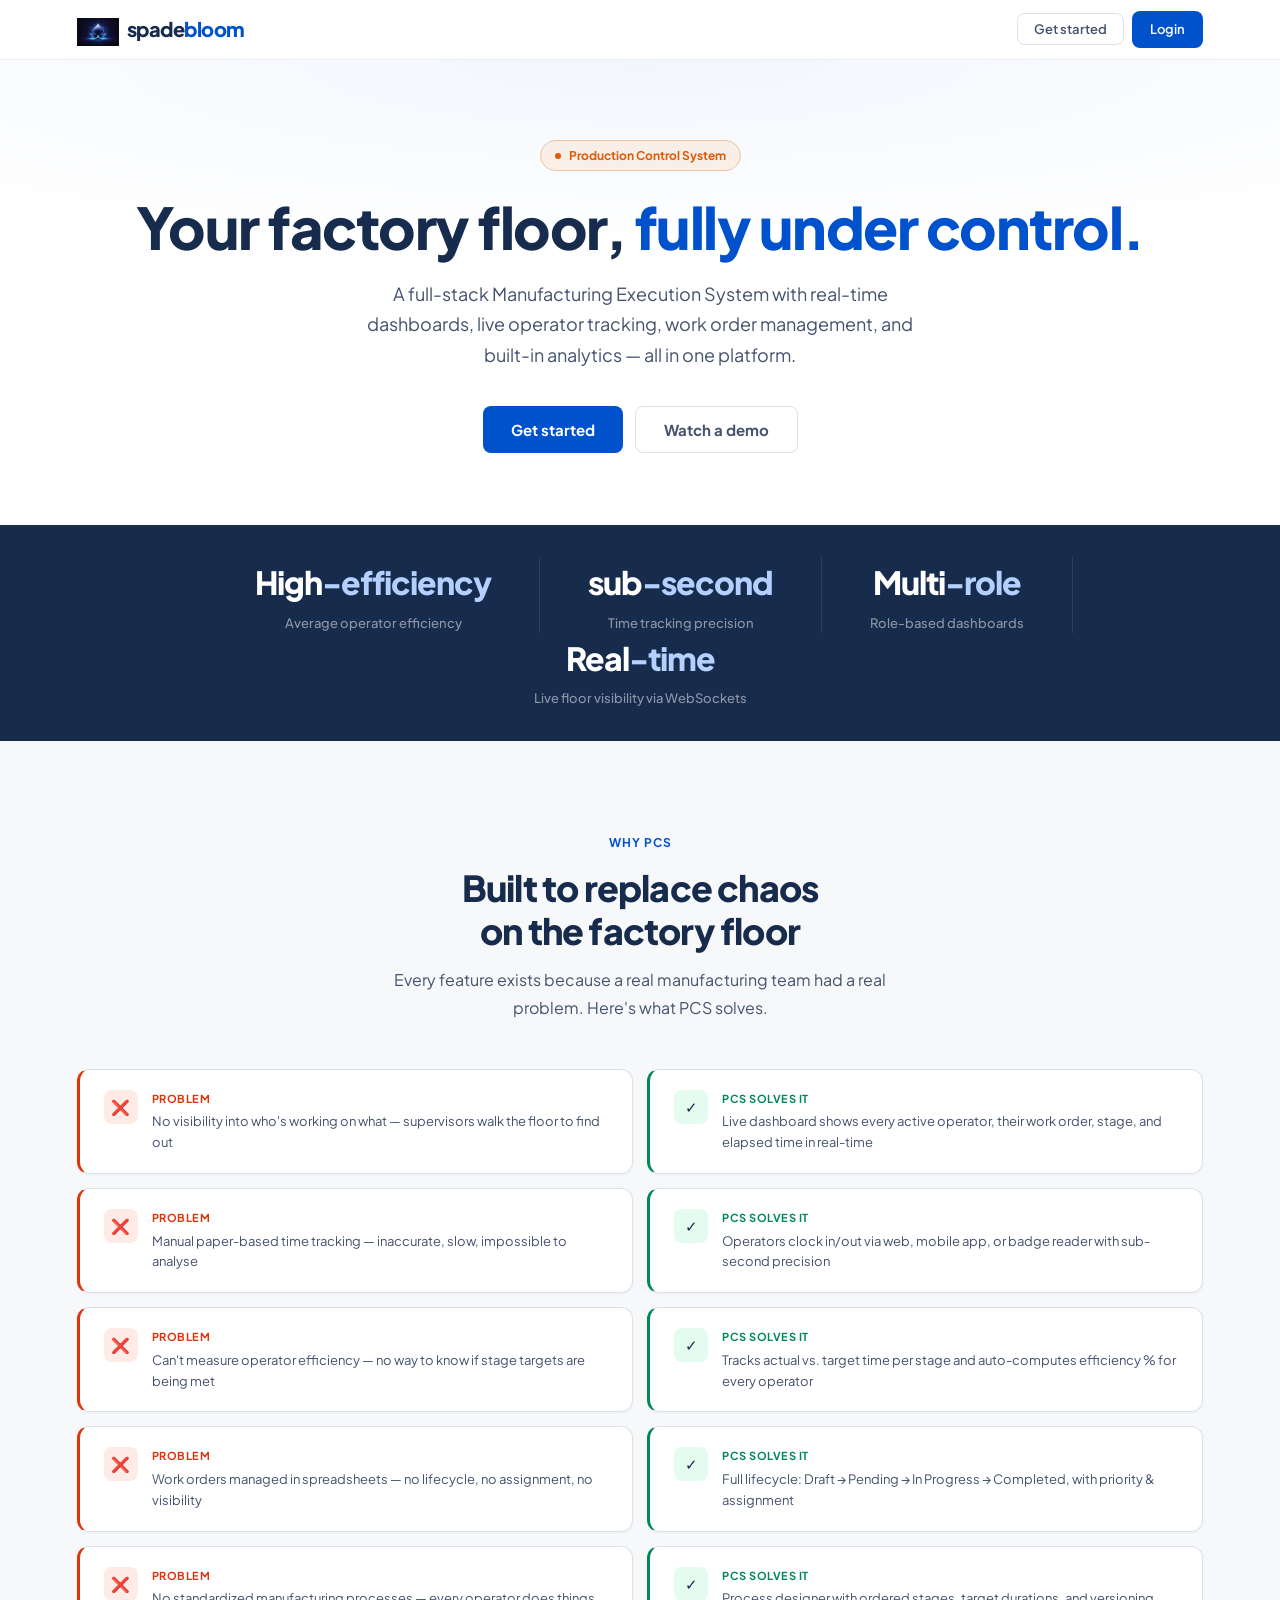
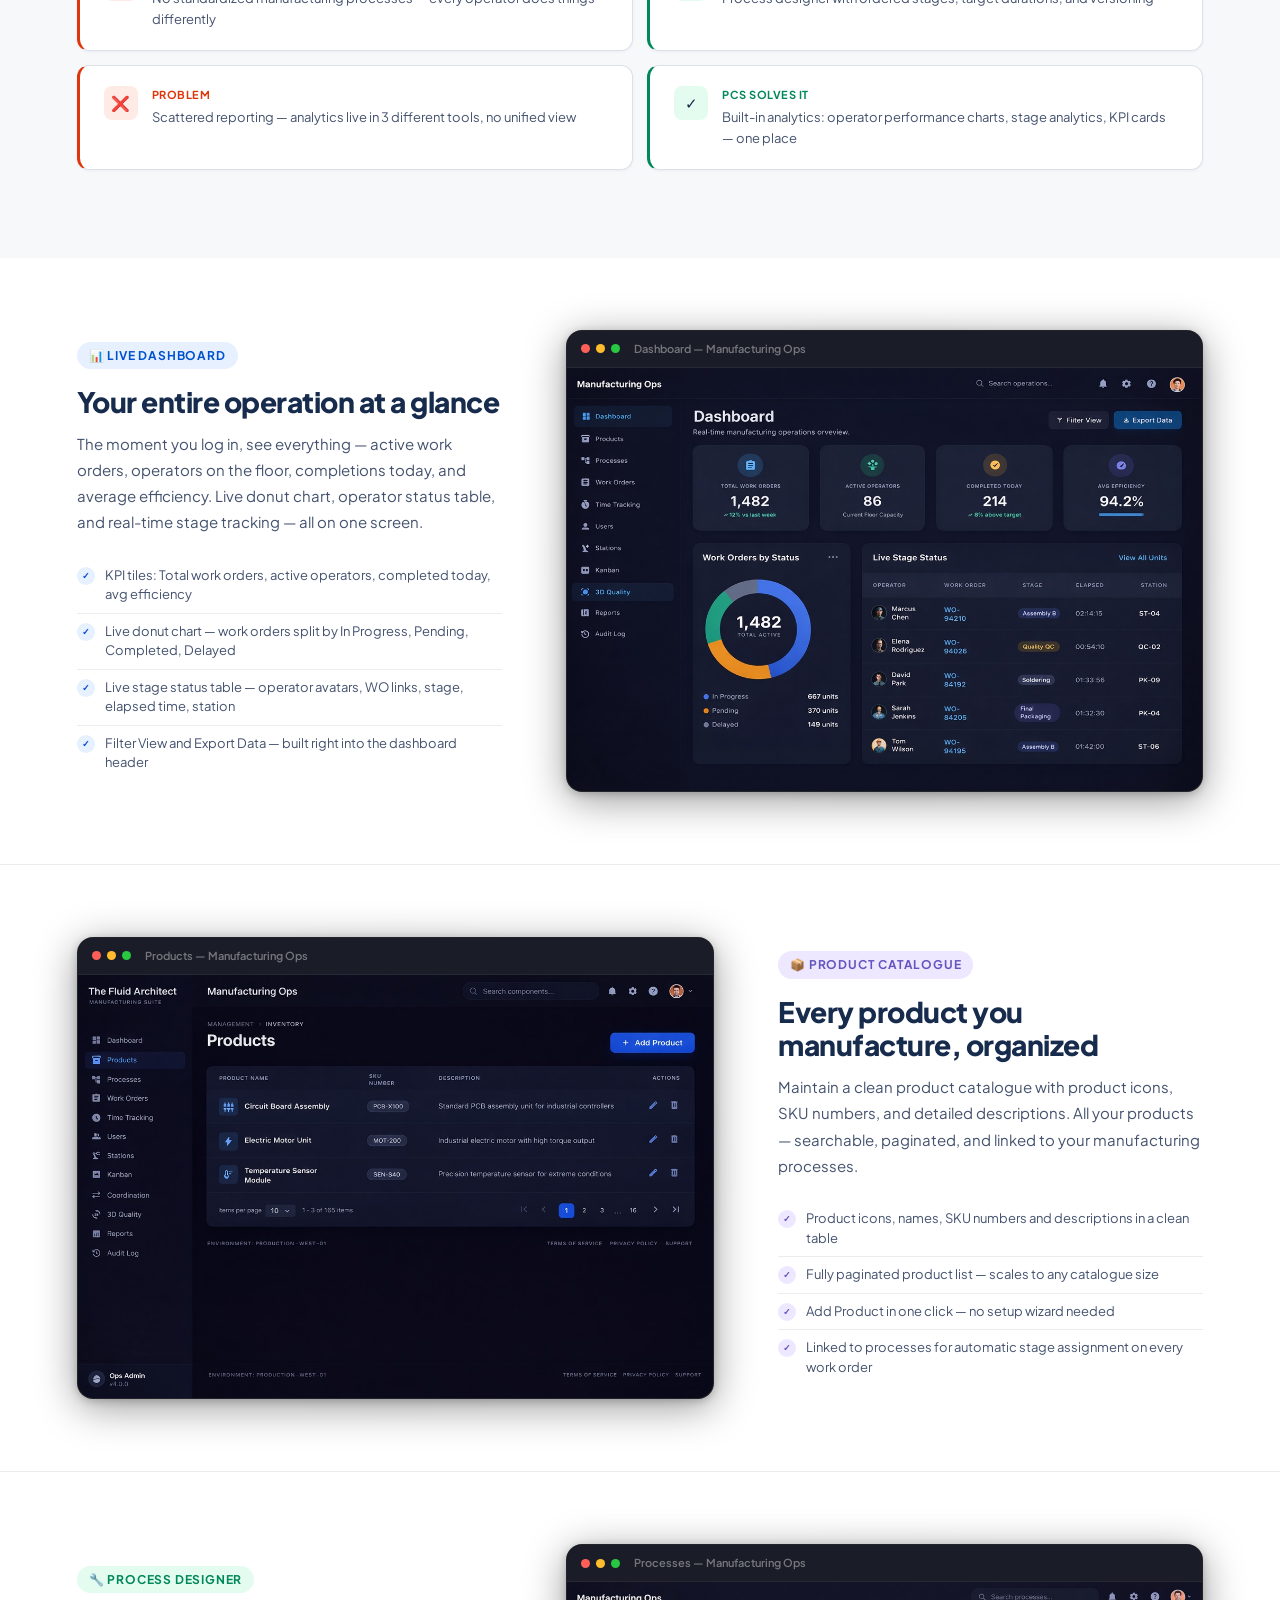
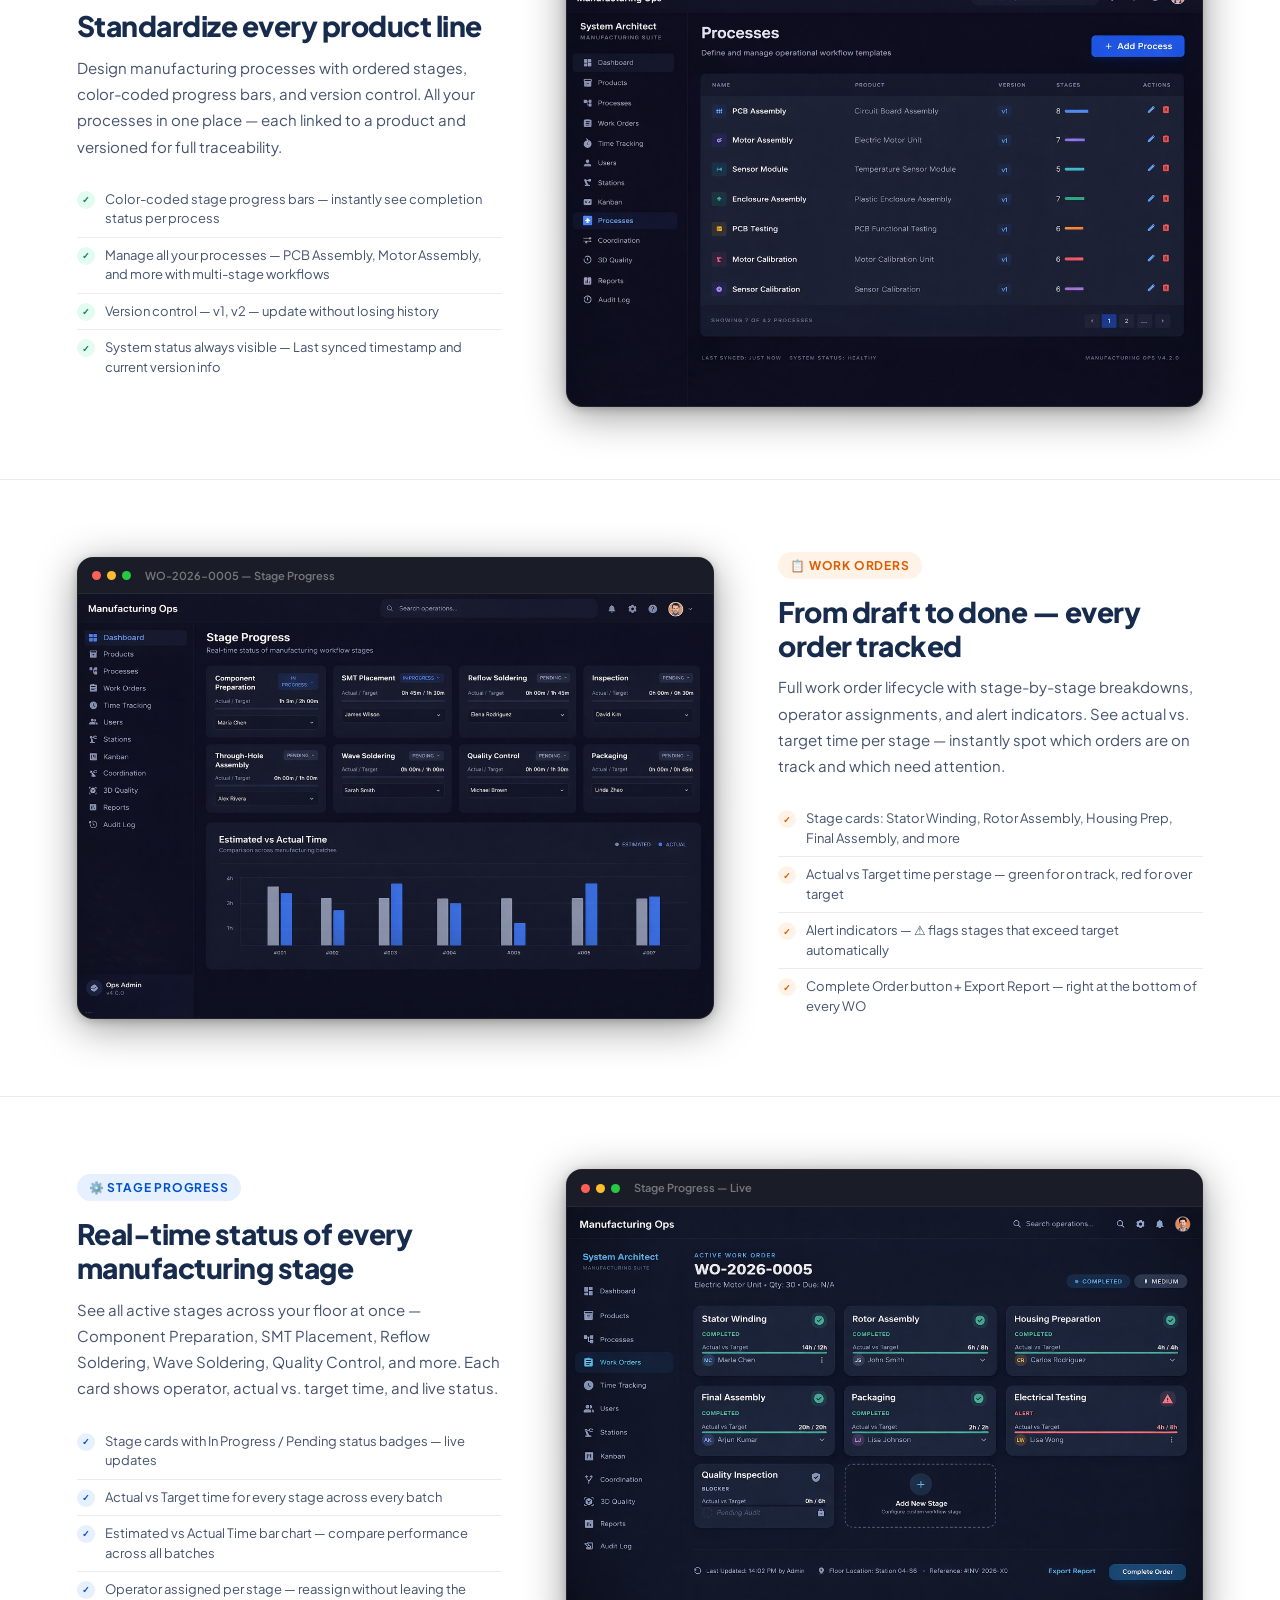
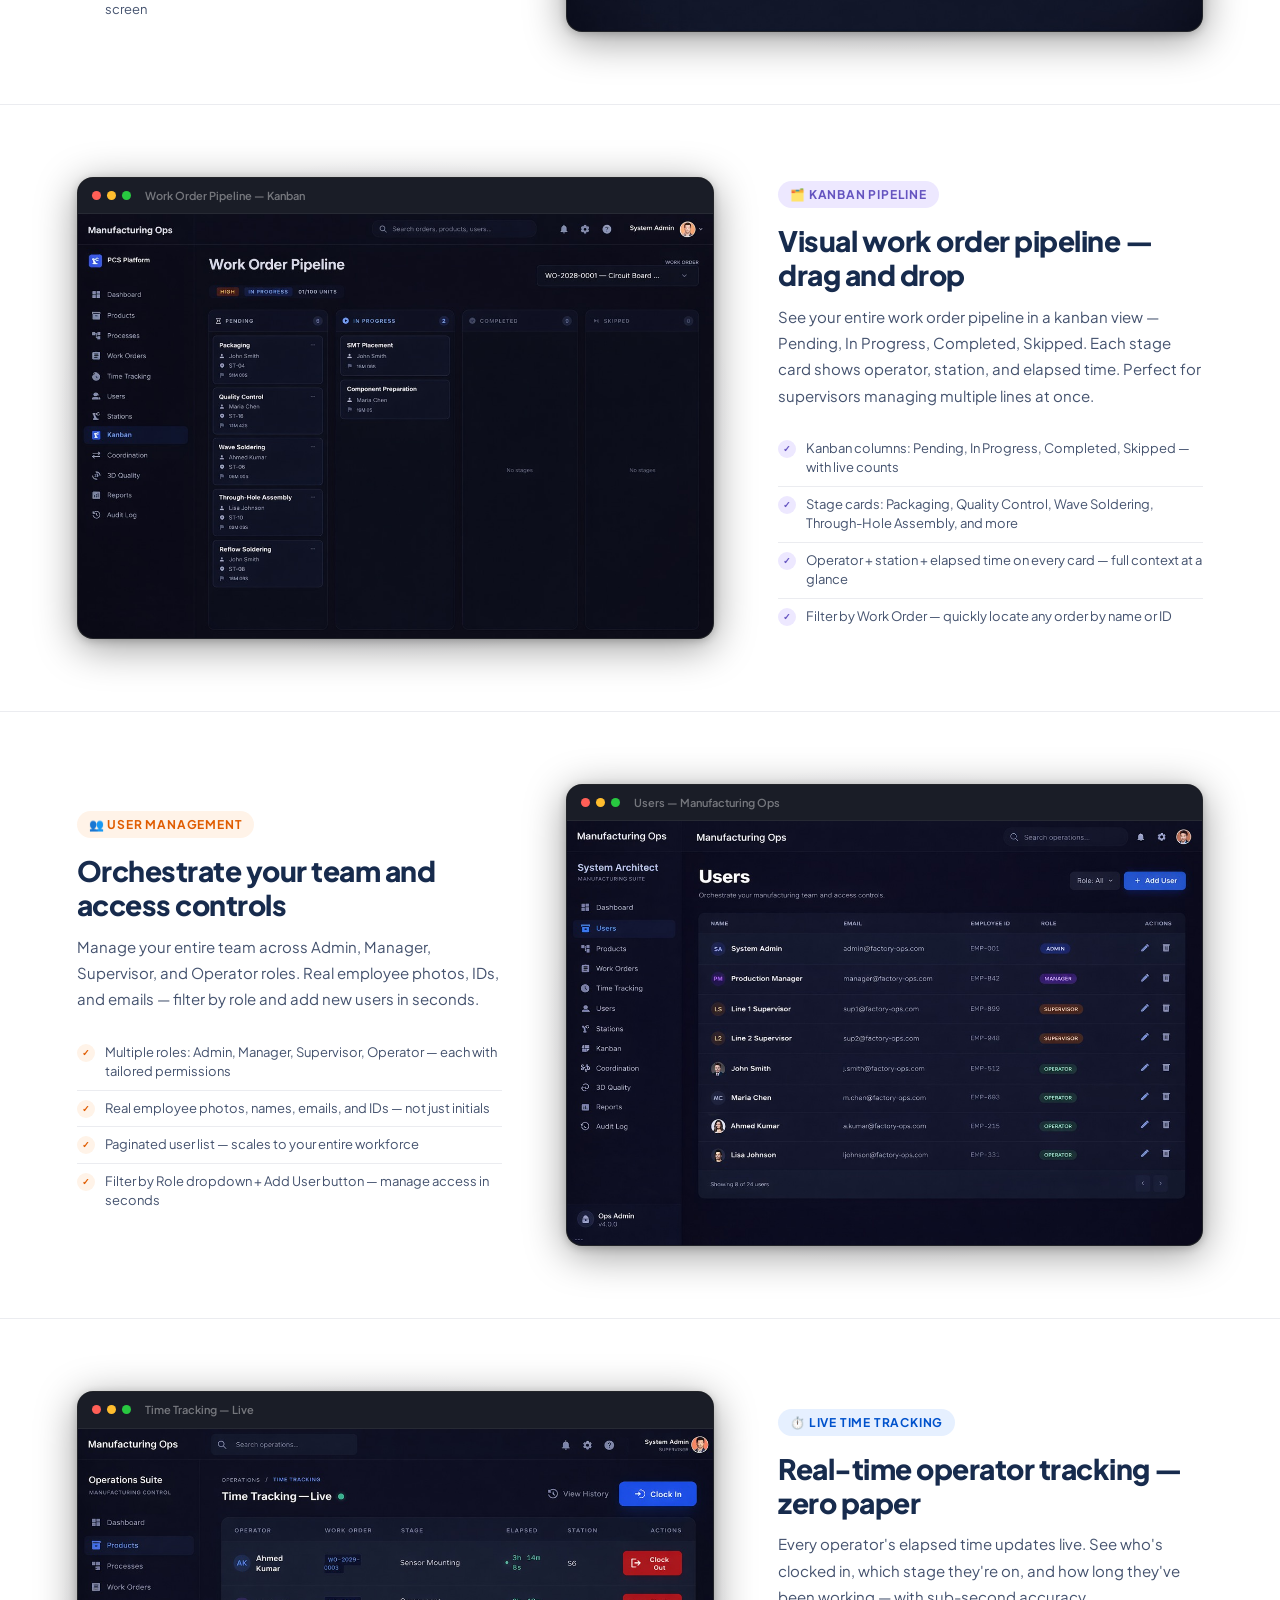
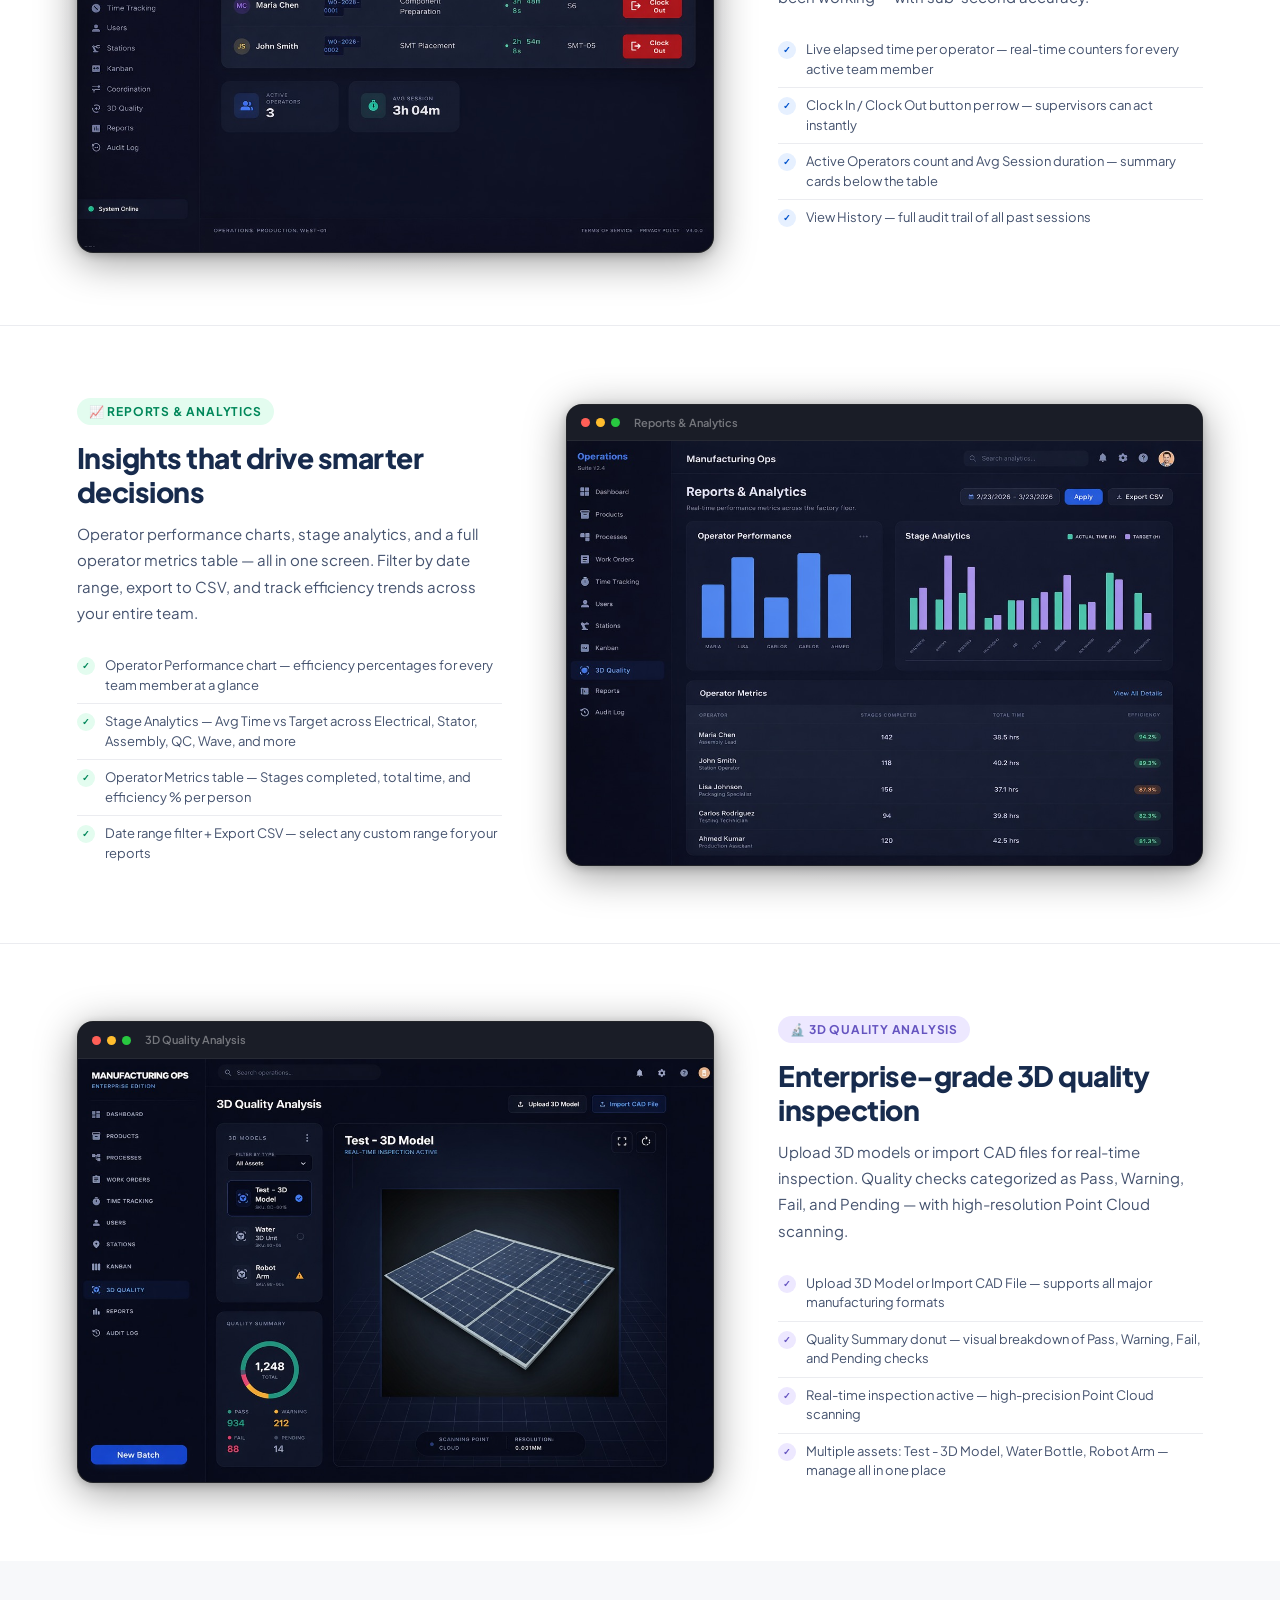
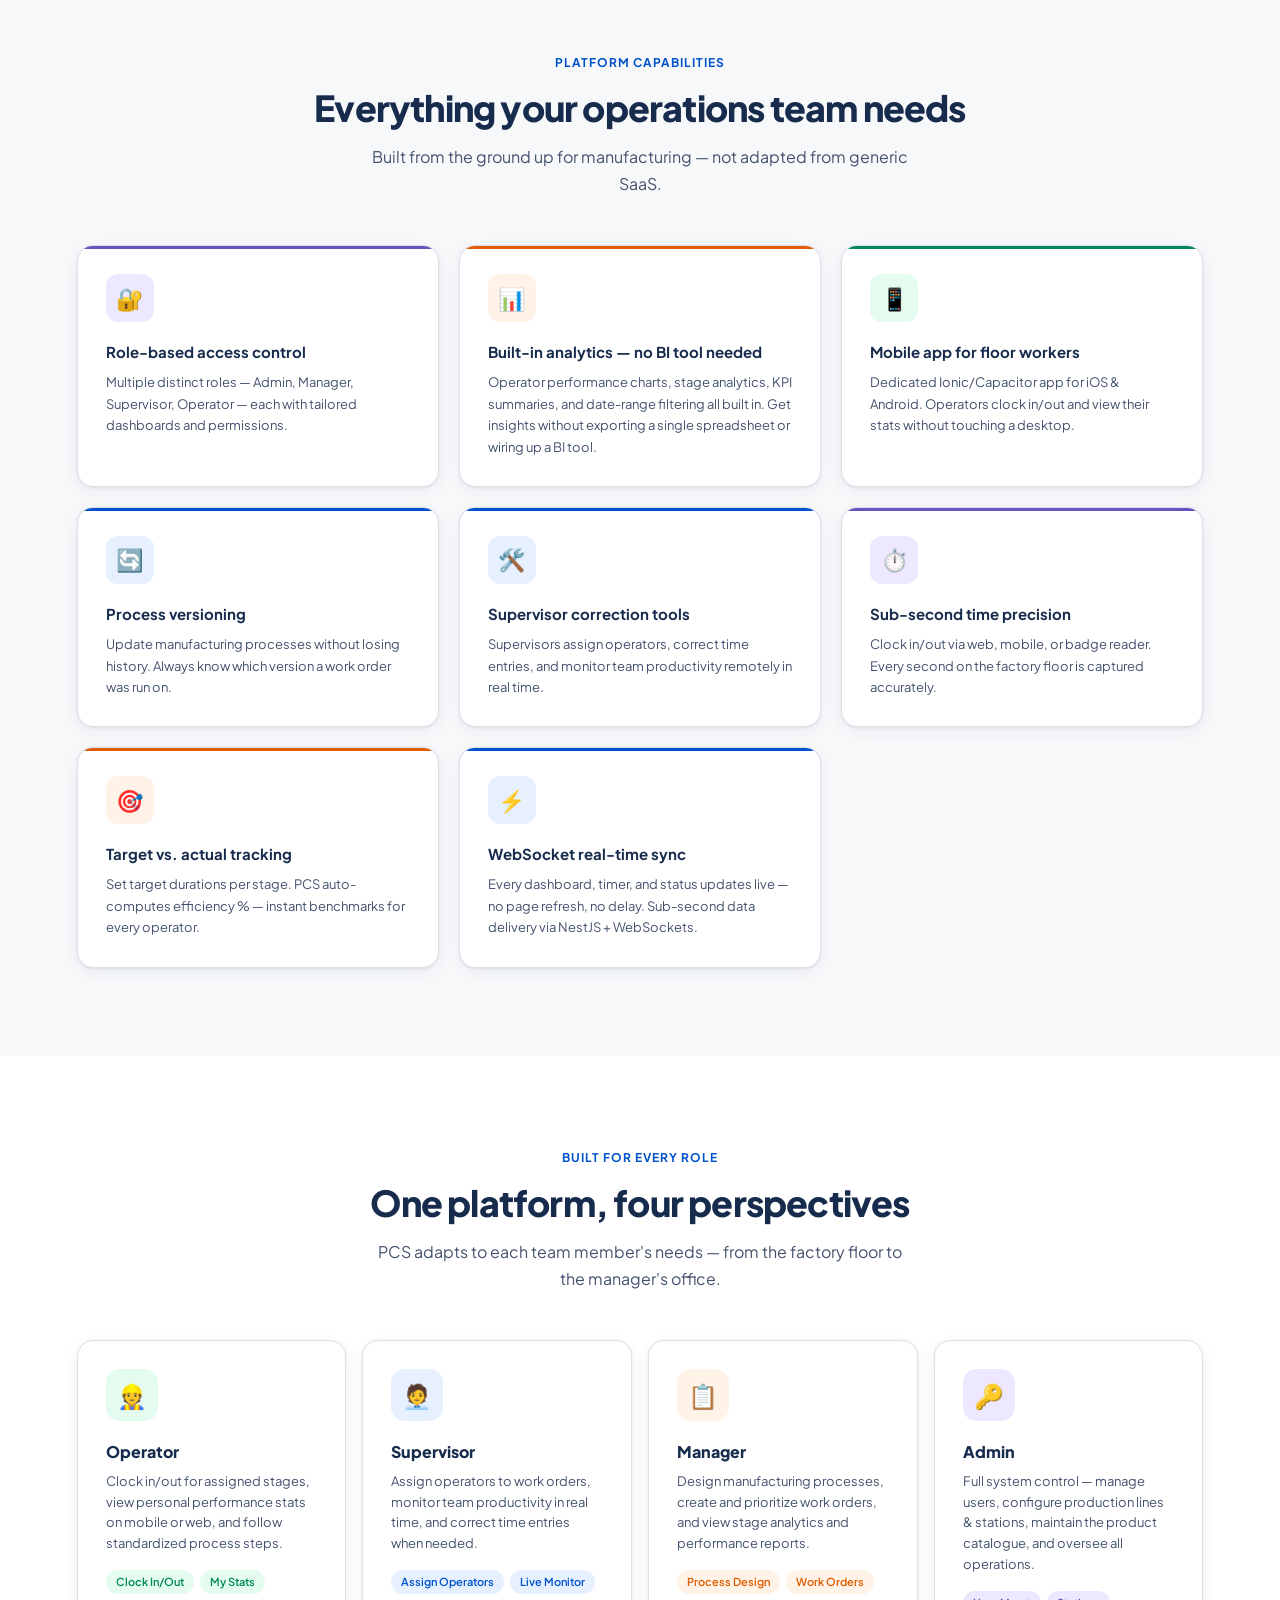
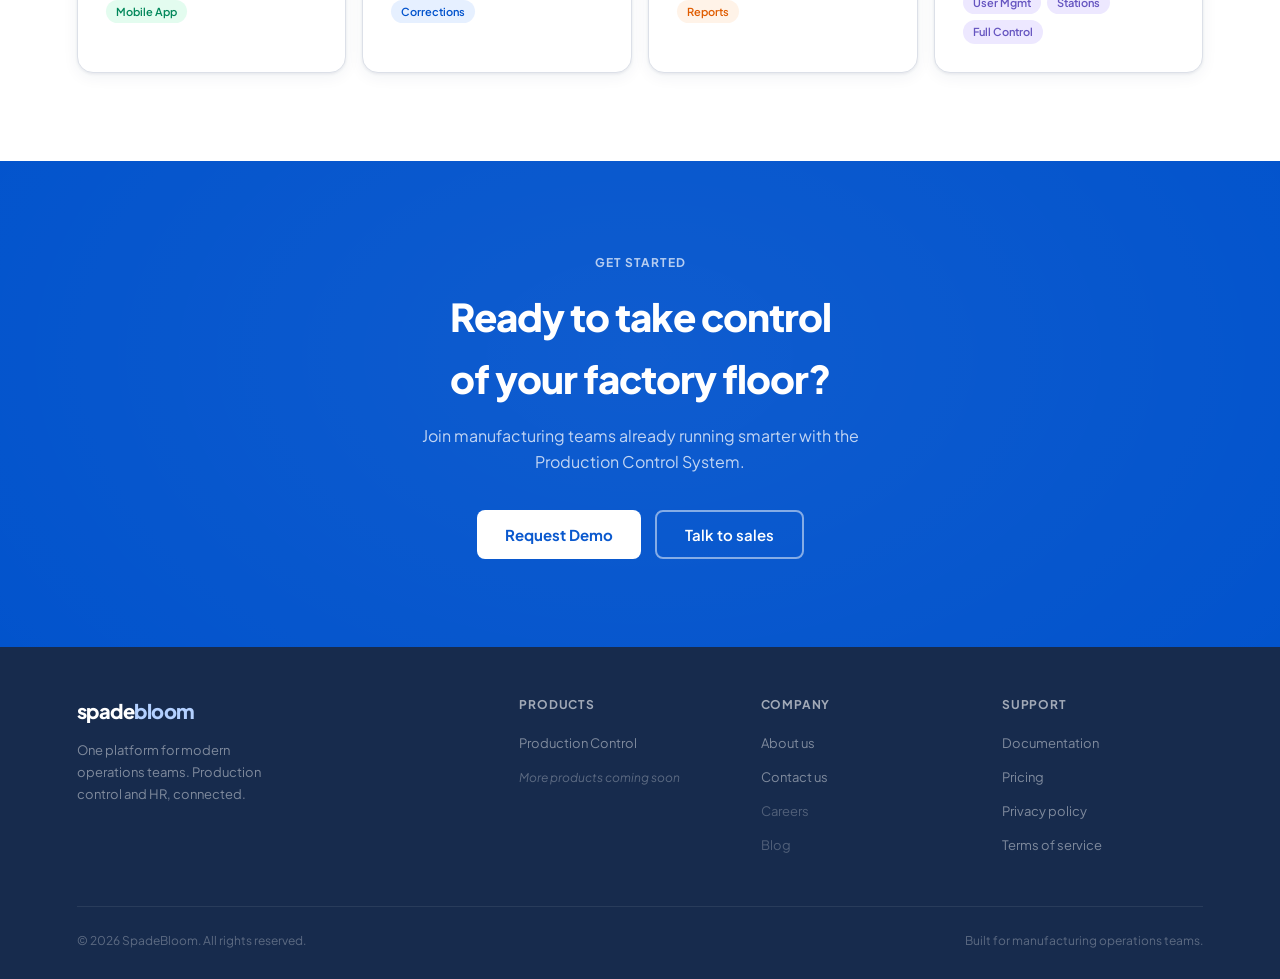
==== commit 14c2460b: "feat: add favicon and link Login button to app.spadebloom.com Co-Authored-By: Claude Opus 4.6 (1M co" ====
--- a/index.html
+++ b/index.html
@@ -4,6 +4,7 @@
 <meta charset="UTF-8">
 <meta name="viewport" content="width=device-width, initial-scale=1.0">
 <title>Production Control System — SpadeBloom</title>
+<link rel="icon" type="image/png" href="images/logo.png">
 <link rel="preconnect" href="https://fonts.googleapis.com">
 <link href="https://fonts.googleapis.com/css2?family=Plus+Jakarta+Sans:wght@300;400;500;600;700;800&display=swap" rel="stylesheet">
 <style>
@@ -317,7 +318,7 @@
   <a class="logo" href="#"><img src="images/logo.png" alt="SpadeBloom" style="height:28px;vertical-align:middle;margin-right:8px">spade<span>bloom</span></a>
   <div class="nav-right">
     <button class="btn-ghost">Get started</button>
-    <button class="btn-primary">Login</button>
+    <a href="https://app.spadebloom.com" class="btn-primary" style="text-decoration:none">Login</a>
   </div>
 </nav>
 
@@ -753,7 +754,7 @@
 // Attach to all CTA buttons
 document.querySelectorAll('.btn-lg-white,.btn-lg-outline-white,.btn-primary,.btn-ghost,.btn-lg-primary,.btn-lg-ghost').forEach(btn=>{
   const t=btn.textContent.trim().toLowerCase();
-  if(['request demo','talk to sales','get started','watch a demo','login'].includes(t)){
+  if(['request demo','talk to sales','get started','watch a demo'].includes(t)){
     btn.addEventListener('click',openModal);
   }
 });
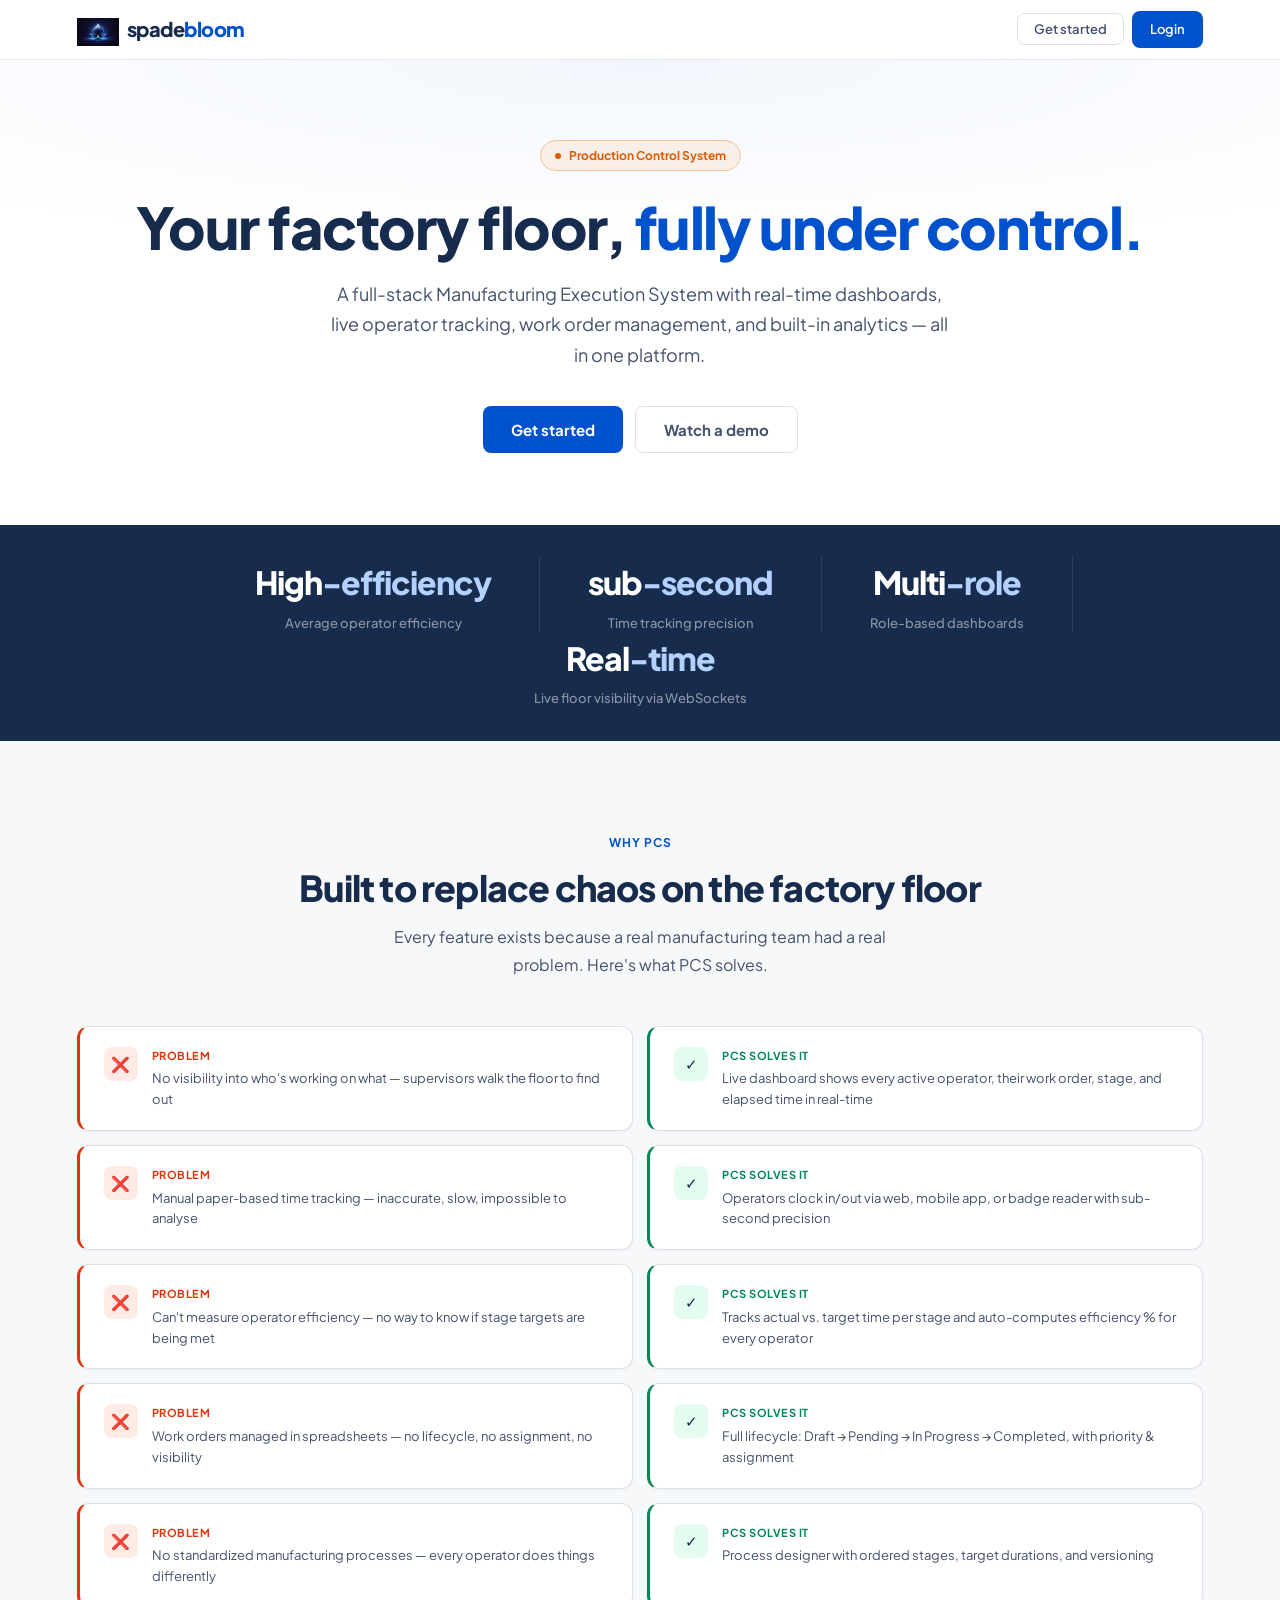
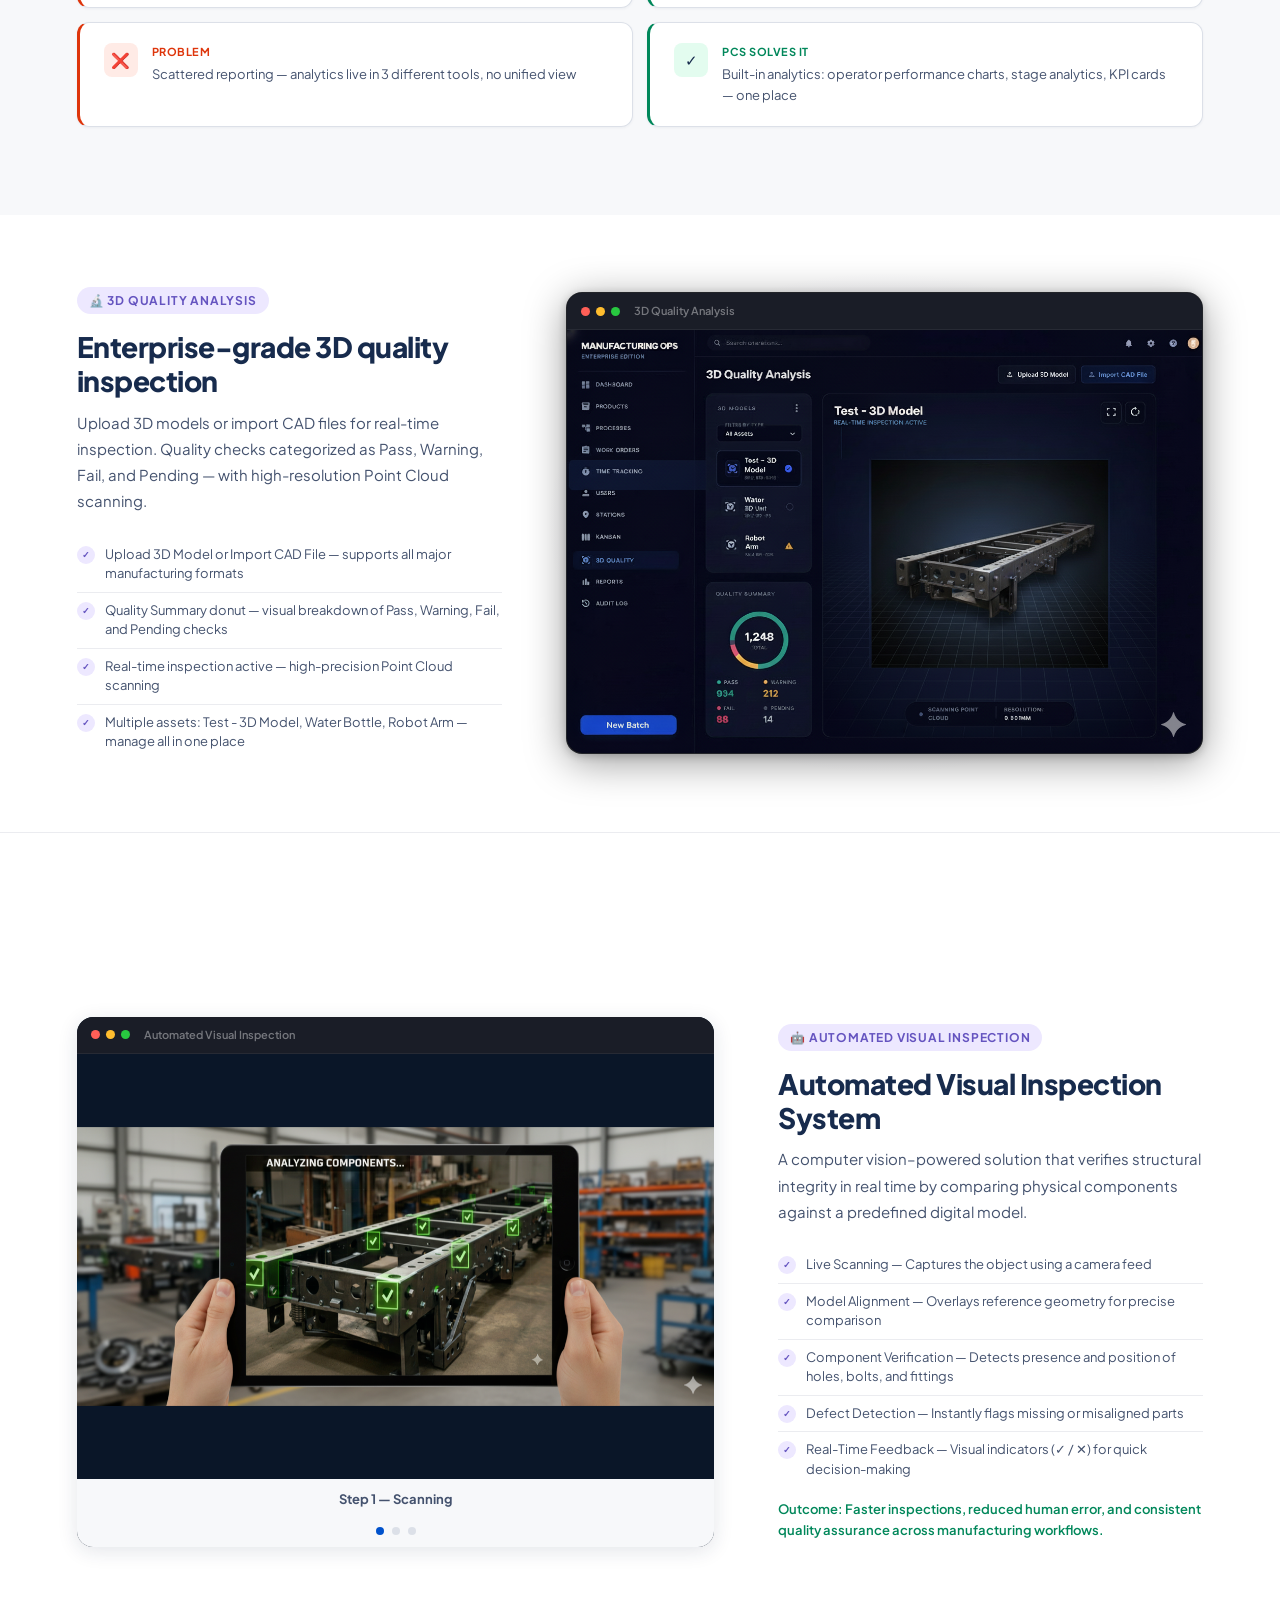
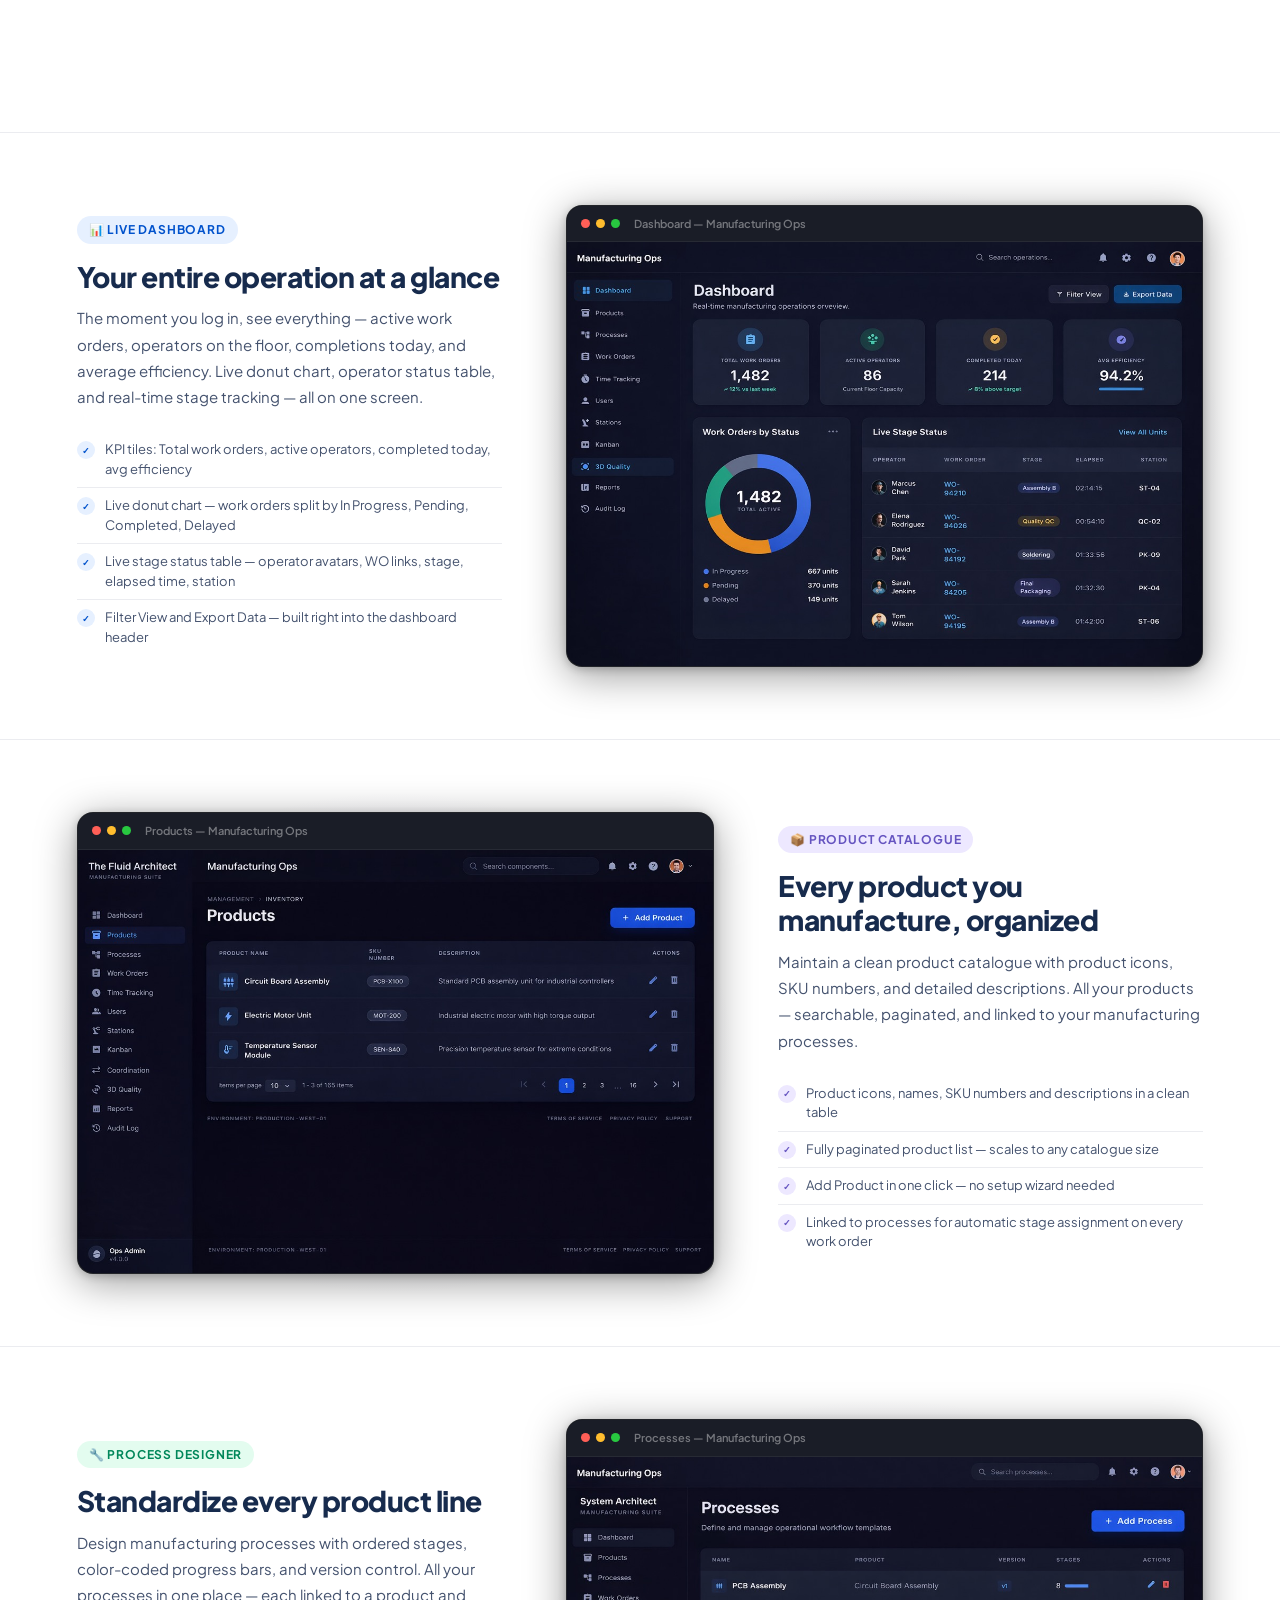
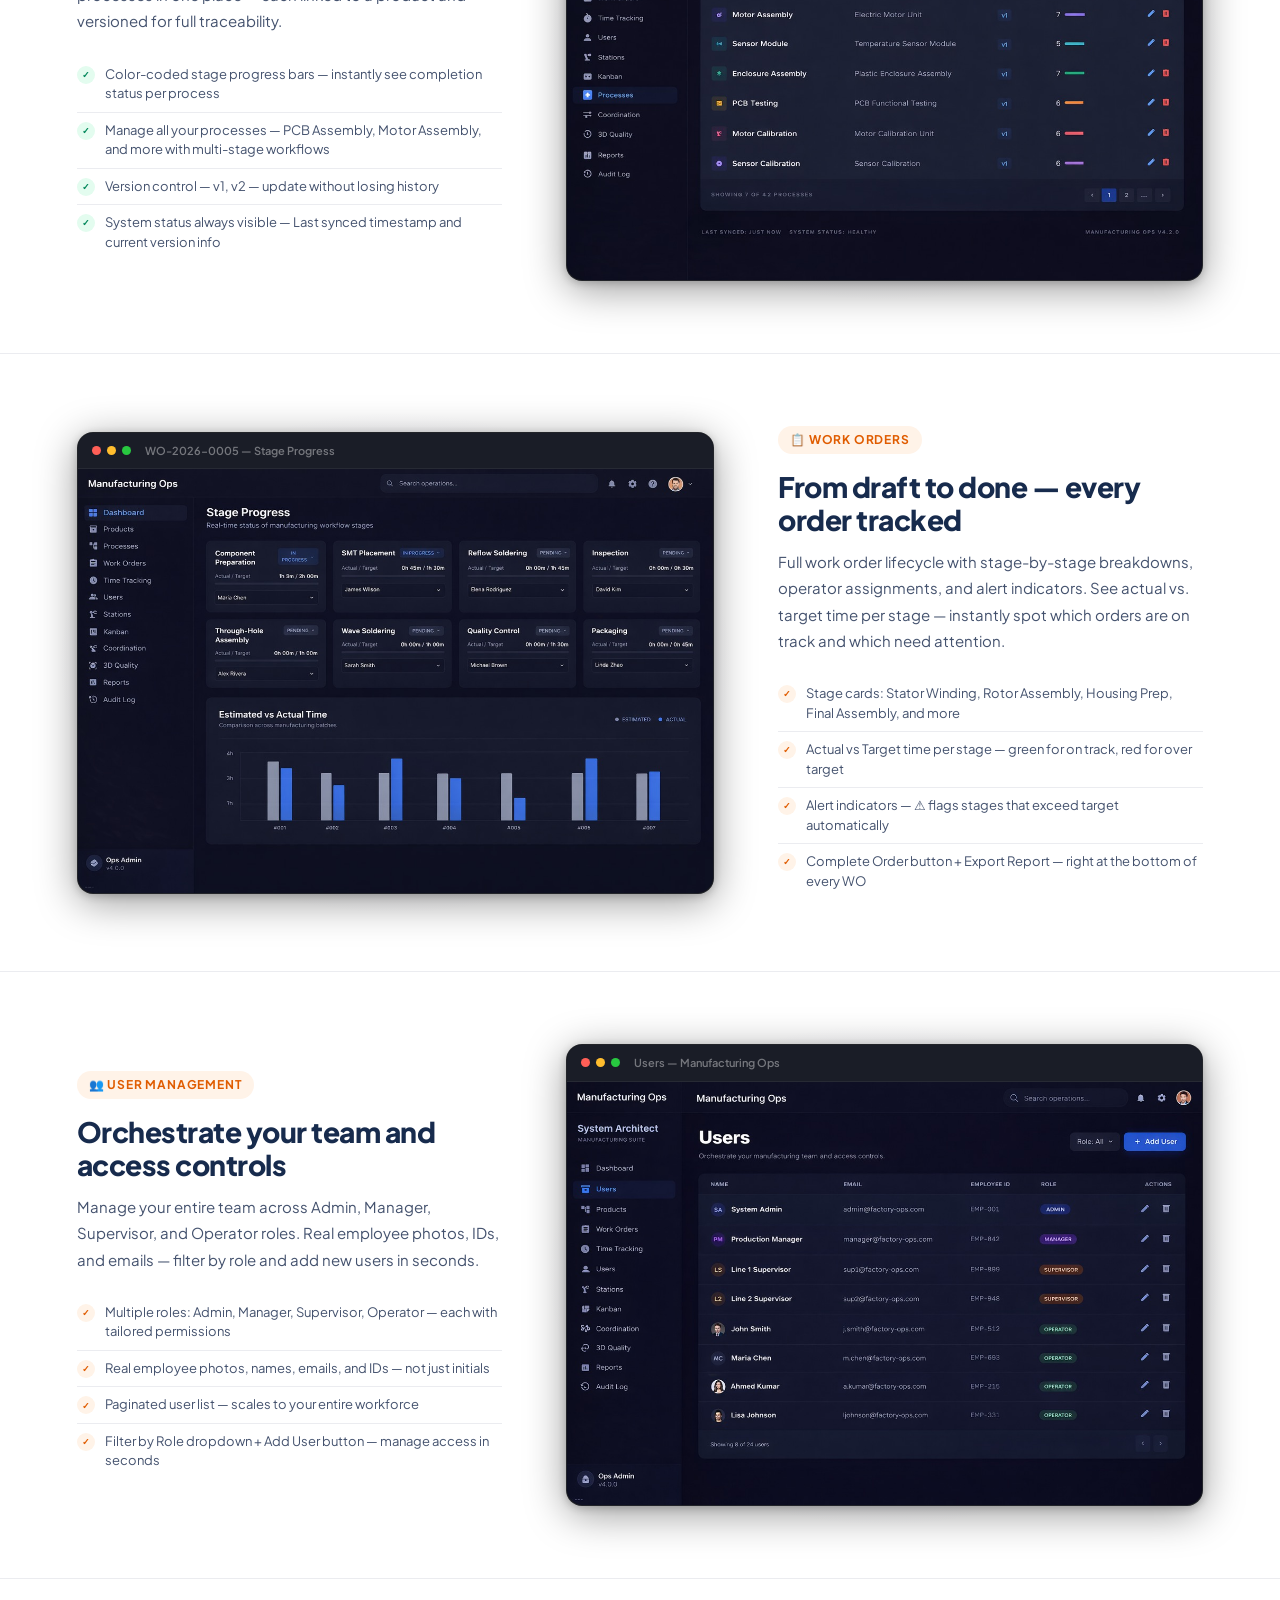
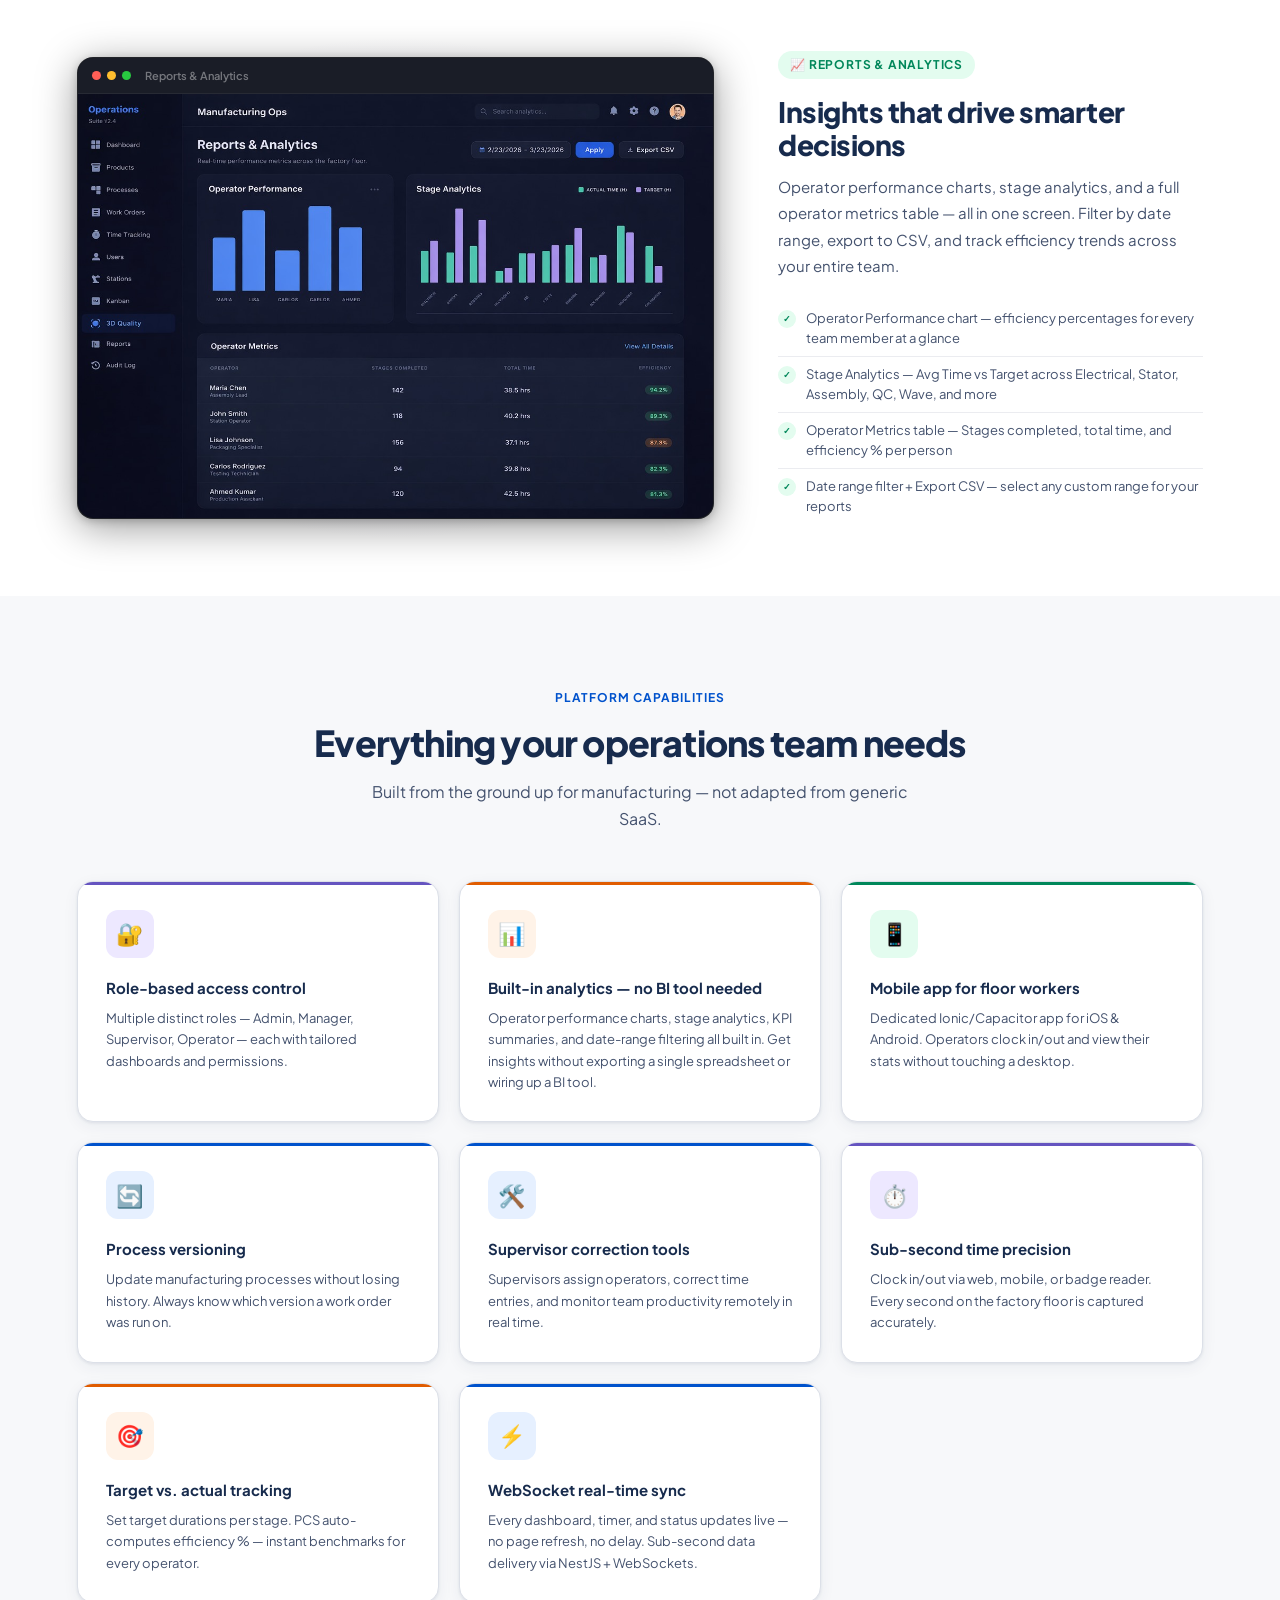
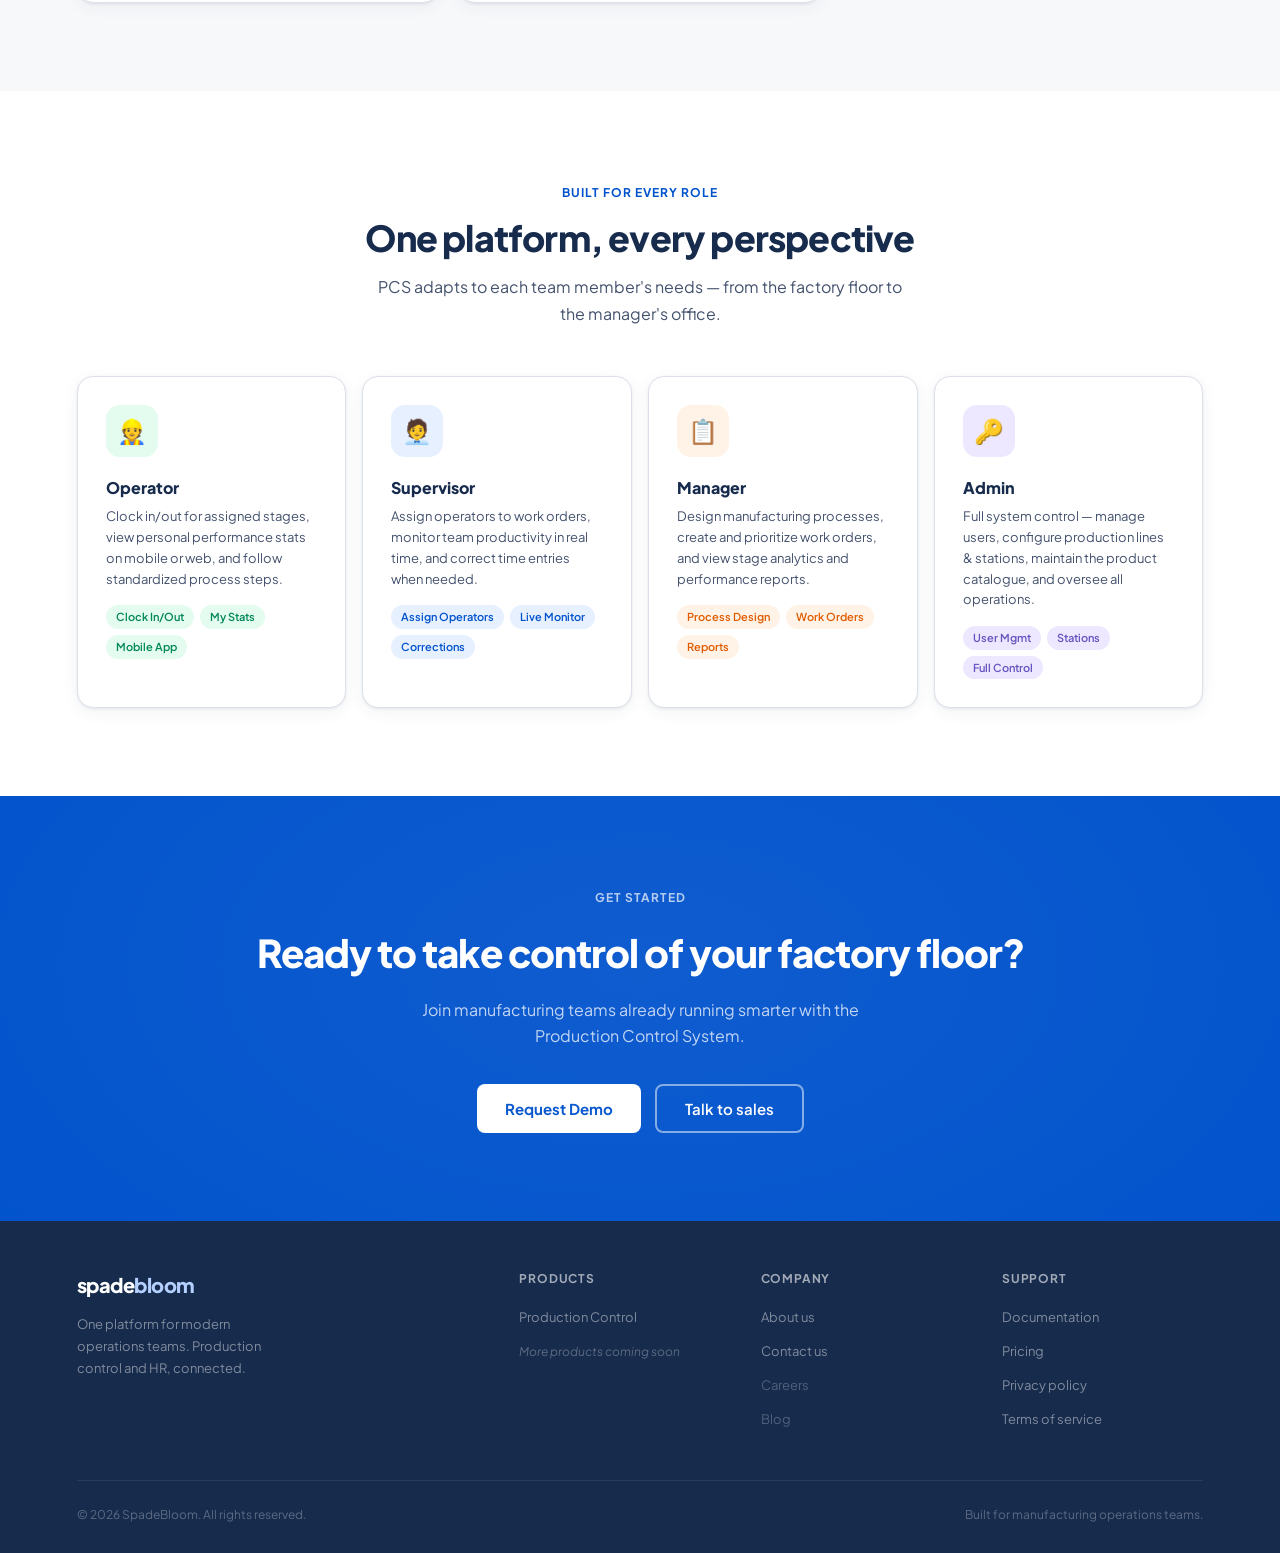
==== commit 440314ce: "added 3D visualization part, removed form validation, etc" ====
--- a/index.html
+++ b/index.html
@@ -46,7 +46,7 @@
 @keyframes pulse{0%,100%{opacity:1}50%{opacity:0.4}}
 .hero h1{font-size:clamp(36px,4.5vw,58px);line-height:1.1;letter-spacing:-1.5px;color:var(--text);max-width:100%;margin:0 auto 20px;font-weight:800;white-space:nowrap}
 .hero h1 em{font-style:normal;color:var(--blue)}
-.hero-sub{font-size:18px;color:var(--text2);max-width:560px;margin:0 auto 36px;font-weight:400;line-height:1.7}
+.hero-sub{font-size:18px;color:var(--text2);max-width:55%;margin:0 auto 36px;font-weight:400;line-height:1.7}
 .hero-btns{display:flex;gap:12px;justify-content:center;flex-wrap:wrap;margin-bottom:0px}
 .btn-lg{padding:13px 28px;border-radius:var(--radius);font-size:15px;font-weight:700;cursor:pointer;font-family:'Plus Jakarta Sans',sans-serif;transition:all 0.2s;border:none}
 .btn-lg-primary{background:var(--blue);color:#fff}
@@ -92,6 +92,18 @@
 .prob-label.red{color:#de350b}
 .prob-label.green{color:var(--prod1)}
 .prob-text{font-size:13px;color:var(--text2);line-height:1.6}
+
+
+.scroll-section{border-top:1px solid var(--border-light);position:relative;min-height:100vh;display:flex;align-items:center}
+.scroll-content{display:grid;grid-template-columns:3fr 2fr;gap:64px;padding:72px 6%;align-items:center;width:100%}
+.scroll-img-wrap{position:relative;border-radius:var(--radius-xl);overflow:hidden;box-shadow:0 4px 20px rgba(23,43,77,0.12);background:#0a1628}
+.scroll-img{position:absolute;top:0;left:0;width:100%;display:block;opacity:0;transition:opacity 0.3s ease}
+.scroll-img:first-of-type{position:relative}
+.scroll-img.active{opacity:1;z-index:1}
+.scroll-caption{text-align:center;padding:10px;font-size:13px;font-weight:700;color:var(--text2);background:var(--bg);position:relative;z-index:2}
+.scroll-dots{display:flex;justify-content:center;gap:8px;padding:8px 0 12px;background:var(--bg);position:relative;z-index:2}
+.scroll-dot{width:8px;height:8px;border-radius:50%;background:var(--border);transition:background 0.3s}
+.scroll-dot.active{background:var(--blue)}
 
 /* FEATURE BLOCKS — Linear style split layout */
 .feature-section{padding:0}
@@ -218,6 +230,7 @@
 @media(max-width:1024px){
   .feature-block{grid-template-columns:1fr;gap:32px}
   .feature-block.reverse{direction:ltr}
+  .scroll-content{grid-template-columns:1fr}
   .roles-grid{grid-template-columns:repeat(2,1fr)}
   .bento-grid{grid-template-columns:repeat(2,1fr)}
   .bento-card.span2{grid-column:span 1}
@@ -345,7 +358,7 @@
 <section class="bg-grey">
   <div class="section-center">
     <div class="section-tag reveal">Why PCS</div>
-    <div class="section-title reveal d1">Built to replace chaos<br>on the factory floor</div>
+    <div class="section-title reveal d1">Built to replace chaos on the factory floor</div>
     <div class="section-sub reveal d2">Every feature exists because a real manufacturing team had a real problem. Here's what PCS solves.</div>
   </div>
   <div class="problems-grid">
@@ -370,6 +383,50 @@
 
   <div class="feature-block">
     <div class="reveal-left">
+      <div class="feat-label purple">🔬 3D Quality Analysis</div>
+      <div class="feat-title">Enterprise-grade 3D quality inspection</div>
+      <div class="feat-desc">Upload 3D models or import CAD files for real-time inspection. Quality checks categorized as Pass, Warning, Fail, and Pending — with high-resolution Point Cloud scanning.</div>
+      <ul class="feat-points">
+        <li><span class="fp-check purple">✓</span> Upload 3D Model or Import CAD File — supports all major manufacturing formats</li><li><span class="fp-check purple">✓</span> Quality Summary donut — visual breakdown of Pass, Warning, Fail, and Pending checks</li><li><span class="fp-check purple">✓</span> Real-time inspection active — high-precision Point Cloud scanning</li><li><span class="fp-check purple">✓</span> Multiple assets: Test - 3D Model, Water Bottle, Robot Arm — manage all in one place</li>
+      </ul>
+    </div>
+    <div class="reveal-right d2">
+      <div class="screen-frame">
+      <div class="screen-glow-dark"></div>
+      <div class="screen-inner-dark">
+        <div class="screen-bar-dark"><div class="screen-dot" style="background:#ff5f57"></div><div class="screen-dot" style="background:#ffbd2e"></div><div class="screen-dot" style="background:#28c840"></div><span class="screen-title-bar" style="color:rgba(255,255,255,0.4)">3D Quality Analysis</span></div>
+        <img class="screen-img" src="images/3D.png" alt="3D Quality Analysis">
+      </div>
+    </div>
+    </div>
+  </div>
+
+  <div class="scroll-section" id="inspectionSection">
+    <div class="scroll-content">
+      <div class="scroll-sticky">
+        <div class="scroll-img-wrap">
+          <div class="screen-bar-dark" style="position:relative;z-index:3;border-radius:var(--radius-xl) var(--radius-xl) 0 0"><div class="screen-dot" style="background:#ff5f57"></div><div class="screen-dot" style="background:#ffbd2e"></div><div class="screen-dot" style="background:#28c840"></div><span class="screen-title-bar" style="color:rgba(255,255,255,0.4)">Automated Visual Inspection</span></div>
+          <img class="scroll-img active" src="images/3D_scanning_part.png" alt="3D Scanning" data-step="0">
+          <img class="scroll-img" src="images/3D_analysis_part.png" alt="3D Analysis" data-step="1">
+          <img class="scroll-img" src="images/3D_alert.png" alt="3D Alert" data-step="2">
+          <div class="scroll-caption" id="scrollCaption">Step 1 — Scanning</div>
+          <div class="scroll-dots"><span class="scroll-dot active"></span><span class="scroll-dot"></span><span class="scroll-dot"></span></div>
+        </div>
+      </div>
+      <div class="scroll-text">
+        <div class="feat-label purple">🤖 Automated Visual Inspection</div>
+        <div class="feat-title">Automated Visual Inspection System</div>
+        <div class="feat-desc">A computer vision–powered solution that verifies structural integrity in real time by comparing physical components against a predefined digital model.</div>
+        <ul class="feat-points">
+          <li><span class="fp-check purple">✓</span> Live Scanning — Captures the object using a camera feed</li><li><span class="fp-check purple">✓</span> Model Alignment — Overlays reference geometry for precise comparison</li><li><span class="fp-check purple">✓</span> Component Verification — Detects presence and position of holes, bolts, and fittings</li><li><span class="fp-check purple">✓</span> Defect Detection — Instantly flags missing or misaligned parts</li><li><span class="fp-check purple">✓</span> Real-Time Feedback — Visual indicators (✓ / ✕) for quick decision-making</li>
+        </ul>
+        <p style="font-size:13px;color:var(--prod1);font-weight:600;margin-top:12px">Outcome: Faster inspections, reduced human error, and consistent quality assurance across manufacturing workflows.</p>
+      </div>
+    </div>
+  </div>
+
+  <div class="feature-block">
+    <div class="reveal-left">
       <div class="feat-label blue">📊 Live Dashboard</div>
       <div class="feat-title">Your entire operation at a glance</div>
       <div class="feat-desc">The moment you log in, see everything — active work orders, operators on the floor, completions today, and average efficiency. Live donut chart, operator status table, and real-time stage tracking — all on one screen.</div>
@@ -448,8 +505,9 @@
     </div>
   </div>
 
-  <div class="feature-block">
-    <div class="reveal-left">
+<!--
+  <div class="feature-block reverse">
+    <div class="reveal-right">
       <div class="feat-label blue">⚙️ Stage Progress</div>
       <div class="feat-title">Real-time status of every manufacturing stage</div>
       <div class="feat-desc">See all active stages across your floor at once — Component Preparation, SMT Placement, Reflow Soldering, Wave Soldering, Quality Control, and more. Each card shows operator, actual vs. target time, and live status.</div>
@@ -457,7 +515,7 @@
         <li><span class="fp-check blue">✓</span> Stage cards with In Progress / Pending status badges — live updates</li><li><span class="fp-check blue">✓</span> Actual vs Target time for every stage across every batch</li><li><span class="fp-check blue">✓</span> Estimated vs Actual Time bar chart — compare performance across all batches</li><li><span class="fp-check blue">✓</span> Operator assigned per stage — reassign without leaving the screen</li>
       </ul>
     </div>
-    <div class="reveal-right d2">
+    <div class="reveal-left d2">
       <div class="screen-frame">
       <div class="screen-glow-dark"></div>
       <div class="screen-inner-dark">
@@ -468,8 +526,8 @@
     </div>
   </div>
 
-  <div class="feature-block reverse">
-    <div class="reveal-right">
+  <div class="feature-block">
+    <div class="reveal-left">
       <div class="feat-label purple">🗂️ Kanban Pipeline</div>
       <div class="feat-title">Visual work order pipeline — drag and drop</div>
       <div class="feat-desc">See your entire work order pipeline in a kanban view — Pending, In Progress, Completed, Skipped. Each stage card shows operator, station, and elapsed time. Perfect for supervisors managing multiple lines at once.</div>
@@ -477,7 +535,7 @@
         <li><span class="fp-check purple">✓</span> Kanban columns: Pending, In Progress, Completed, Skipped — with live counts</li><li><span class="fp-check purple">✓</span> Stage cards: Packaging, Quality Control, Wave Soldering, Through-Hole Assembly, and more</li><li><span class="fp-check purple">✓</span> Operator + station + elapsed time on every card — full context at a glance</li><li><span class="fp-check purple">✓</span> Filter by Work Order — quickly locate any order by name or ID</li>
       </ul>
     </div>
-    <div class="reveal-left d2">
+    <div class="reveal-right d2">
       <div class="screen-frame">
       <div class="screen-glow-dark"></div>
       <div class="screen-inner-dark">
@@ -487,6 +545,7 @@
     </div>
     </div>
   </div>
+-->
 
   <div class="feature-block">
     <div class="reveal-left">
@@ -508,6 +567,7 @@
     </div>
   </div>
 
+<!--
   <div class="feature-block reverse">
     <div class="reveal-right">
       <div class="feat-label blue">⏱️ Live Time Tracking</div>
@@ -527,9 +587,10 @@
     </div>
     </div>
   </div>
-
-  <div class="feature-block">
-    <div class="reveal-left">
+-->
+
+  <div class="feature-block reverse">
+    <div class="reveal-right">
       <div class="feat-label green">📈 Reports & Analytics</div>
       <div class="feat-title">Insights that drive smarter decisions</div>
       <div class="feat-desc">Operator performance charts, stage analytics, and a full operator metrics table — all in one screen. Filter by date range, export to CSV, and track efficiency trends across your entire team.</div>
@@ -537,7 +598,7 @@
         <li><span class="fp-check green">✓</span> Operator Performance chart — efficiency percentages for every team member at a glance</li><li><span class="fp-check green">✓</span> Stage Analytics — Avg Time vs Target across Electrical, Stator, Assembly, QC, Wave, and more</li><li><span class="fp-check green">✓</span> Operator Metrics table — Stages completed, total time, and efficiency % per person</li><li><span class="fp-check green">✓</span> Date range filter + Export CSV — select any custom range for your reports</li>
       </ul>
     </div>
-    <div class="reveal-right d2">
+    <div class="reveal-left d2">
       <div class="screen-frame">
       <div class="screen-glow-dark"></div>
       <div class="screen-inner-dark">
@@ -548,25 +609,6 @@
     </div>
   </div>
 
-  <div class="feature-block reverse">
-    <div class="reveal-right">
-      <div class="feat-label purple">🔬 3D Quality Analysis</div>
-      <div class="feat-title">Enterprise-grade 3D quality inspection</div>
-      <div class="feat-desc">Upload 3D models or import CAD files for real-time inspection. Quality checks categorized as Pass, Warning, Fail, and Pending — with high-resolution Point Cloud scanning.</div>
-      <ul class="feat-points">
-        <li><span class="fp-check purple">✓</span> Upload 3D Model or Import CAD File — supports all major manufacturing formats</li><li><span class="fp-check purple">✓</span> Quality Summary donut — visual breakdown of Pass, Warning, Fail, and Pending checks</li><li><span class="fp-check purple">✓</span> Real-time inspection active — high-precision Point Cloud scanning</li><li><span class="fp-check purple">✓</span> Multiple assets: Test - 3D Model, Water Bottle, Robot Arm — manage all in one place</li>
-      </ul>
-    </div>
-    <div class="reveal-left d2">
-      <div class="screen-frame">
-      <div class="screen-glow-dark"></div>
-      <div class="screen-inner-dark">
-        <div class="screen-bar-dark"><div class="screen-dot" style="background:#ff5f57"></div><div class="screen-dot" style="background:#ffbd2e"></div><div class="screen-dot" style="background:#28c840"></div><span class="screen-title-bar" style="color:rgba(255,255,255,0.4)">3D Quality Analysis</span></div>
-        <img class="screen-img" src="images/3D.jpg" alt="3D Quality Analysis">
-      </div>
-    </div>
-    </div>
-  </div>
 
 </div>
 
@@ -595,7 +637,7 @@
 <section>
   <div class="section-center">
     <div class="section-tag reveal">Built for every role</div>
-    <div class="section-title reveal d1">One platform, four perspectives</div>
+    <div class="section-title reveal d1">One platform, every perspective</div>
     <div class="section-sub reveal d2">PCS adapts to each team member's needs — from the factory floor to the manager's office.</div>
   </div>
   <div class="roles-grid">
@@ -627,7 +669,7 @@
 <!-- CTA -->
 <div class="cta-section">
   <div class="section-tag reveal">Get started</div>
-  <h2 class="reveal d1">Ready to take control<br>of your factory floor?</h2>
+  <h2 class="reveal d1">Ready to take control of your factory floor?</h2>
   <p class="reveal d2">Join manufacturing teams already running smarter with the Production Control System.</p>
   <div class="cta-btns reveal d3">
     <button class="btn-lg btn-lg-white">Request Demo</button>
@@ -665,13 +707,13 @@
           <span class="error-msg" id="err-email"></span>
         </div>
         <div class="modal-field">
-          <label>Company <span class="req">*</span></label>
-          <input type="text" id="dm-company" placeholder="Your Company" required>
+          <label>Company</label>
+          <input type="text" id="dm-company" placeholder="Your Company">
           <span class="error-msg" id="err-company"></span>
         </div>
         <div class="modal-field">
-          <label>Team Size <span class="req">*</span></label>
-          <select id="dm-team" required>
+          <label>Team Size</label>
+          <select id="dm-team">
             <option value="" disabled selected>Select...</option>
             <option>1–10</option>
             <option>11–50</option>
@@ -705,41 +747,103 @@
 const obs = new IntersectionObserver(es => {
   es.forEach(e => {
     if (e.isIntersecting) {
-      // Animate in
       e.target.classList.add('visible');
     } else {
-      const rect = e.target.getBoundingClientRect();
-      // Element is below the viewport (not yet reached) — keep hidden/reset
-      if (rect.top > 0) {
-        e.target.classList.remove('visible');
-      }
-      // Element is above viewport (already passed) — keep visible so scrolling
-      // up doesn't show bare content; it will reset next scroll down when
-      // it re-enters from below
+      e.target.classList.remove('visible');
     }
   });
 }, { threshold: 0.05 });
 
-// Separately: when scrolling UP, reset elements that are now below viewport
-// so they animate again when scrolled down to
-window.addEventListener('scroll', () => {
-  const currentY = window.scrollY;
-  const goingUp = currentY < lastScrollY;
-  lastScrollY = currentY;
-
-  if (goingUp) {
-    document.querySelectorAll('.reveal,.reveal-left,.reveal-right,.reveal-scale').forEach(el => {
-      const rect = el.getBoundingClientRect();
-      // If element is below viewport while scrolling up, reset it
-      if (rect.top > window.innerHeight) {
-        el.classList.remove('visible');
-      }
-    });
-  }
-}, { passive: true });
-
 document.querySelectorAll('.reveal,.reveal-left,.reveal-right,.reveal-scale').forEach(el => obs.observe(el));
 window.addEventListener('scroll',()=>{document.querySelector('nav').style.boxShadow=window.scrollY>10?'0 1px 12px rgba(23,43,77,0.1)':'';},{passive:true});
+
+// Scroll-hijack image switcher
+(function(){
+  const section=document.getElementById('inspectionSection');
+  if(!section)return;
+  const imgs=section.querySelectorAll('.scroll-img');
+  const dots=section.querySelectorAll('.scroll-dot');
+  const caption=document.getElementById('scrollCaption');
+  const captions=['Step 1 — Scanning','Step 2 — Analysing','Step 3 — Alert'];
+  let current=0;
+  let locked=false;
+  let cooldown=false;
+  let releasedDir=0; // 0=not released, 1=released going down, -1=released going up
+  const navH=60;
+
+  function setStep(idx){
+    if(idx===current)return;
+    imgs[current].classList.remove('active');
+    dots[current].classList.remove('active');
+    current=idx;
+    imgs[current].classList.add('active');
+    dots[current].classList.add('active');
+    caption.textContent=captions[current];
+    cooldown=true;
+    setTimeout(()=>{cooldown=false;},500);
+  }
+
+  function snapAndLock(){
+    locked=true;
+    var target=section.offsetTop-navH;
+    window.scrollTo(0,target);
+  }
+
+  window.addEventListener('wheel',function(e){
+    var rect=section.getBoundingClientRect();
+    var down=e.deltaY>0;
+
+    // Not locked yet — check if we should lock
+    if(!locked){
+      // Just released — don't re-lock in same direction until section leaves viewport
+      if(releasedDir!==0){
+        if(rect.top>window.innerHeight || rect.bottom<0){releasedDir=0;}
+        // Allow re-lock from opposite direction
+        else if((down && releasedDir===-1)||(! down && releasedDir===1)){releasedDir=0;}
+        else{return;}
+      }
+      // Scrolling down: lock when section top reaches nav
+      if(down && rect.top<=navH+50 && rect.top>=-50){
+        e.preventDefault();
+        current=0;
+        imgs.forEach(i=>i.classList.remove('active'));
+        dots.forEach(d=>d.classList.remove('active'));
+        imgs[0].classList.add('active');
+        dots[0].classList.add('active');
+        caption.textContent=captions[0];
+        snapAndLock();
+        return;
+      }
+      // Scrolling up: lock when section bottom enters viewport
+      if(!down && rect.bottom>=window.innerHeight-50 && rect.bottom<=window.innerHeight+50){
+        e.preventDefault();
+        current=2;
+        imgs.forEach(i=>i.classList.remove('active'));
+        dots.forEach(d=>d.classList.remove('active'));
+        imgs[2].classList.add('active');
+        dots[2].classList.add('active');
+        caption.textContent=captions[2];
+        snapAndLock();
+        return;
+      }
+      return;
+    }
+
+    // Locked — always prevent scroll
+    e.preventDefault();
+    if(cooldown)return;
+
+    if(down&&current<imgs.length-1){
+      setStep(current+1);
+    }else if(!down&&current>0){
+      setStep(current-1);
+    }else{
+      // Done — unlock and mark released direction so it doesn't re-lock from same direction
+      locked=false;
+      releasedDir=down?1:-1;
+    }
+  },{passive:false});
+})();
 
 // Demo Modal
 const modal=document.getElementById('demoModal');
@@ -770,8 +874,6 @@
   const fields=[
     {id:'dm-name',err:'err-name',msg:'Full name is required'},
     {id:'dm-email',err:'err-email',msg:'Valid work email is required',email:true},
-    {id:'dm-company',err:'err-company',msg:'Company name is required'},
-    {id:'dm-team',err:'err-team',msg:'Please select a team size'},
     {id:'dm-message',err:'err-message',msg:'Message is required'}
   ];
   fields.forEach(f=>{
@@ -782,7 +884,11 @@
     if(f.email&&!empty){const re=/^[^\s@]+@[^\s@]+\.[^\s@]+$/;if(!re.test(el.value.trim())){empty=true;}}
     if(empty){el.classList.add('error');errEl.textContent=f.msg;valid=false;}
   });
-  if(valid){modalFormWrap.style.display='none';modalSuccess.style.display='block';}
+  if(valid){
+    const data={name:document.getElementById('dm-name').value.trim(),email:document.getElementById('dm-email').value.trim(),company:document.getElementById('dm-company').value.trim(),team:document.getElementById('dm-team').value,message:document.getElementById('dm-message').value.trim(),source:'Product Page'};
+    fetch('https://script.google.com/macros/s/AKfycbzArgCa_3Tw6PMoG_mEfaWXhHdM-QDLVldrmiZA2Pq3nKLtKu3J3Yi6htuWa9alTnoivg/exec',{method:'POST',body:JSON.stringify(data)}).catch(()=>{});
+    modalFormWrap.style.display='none';modalSuccess.style.display='block';
+  }
 });
 
 </script>
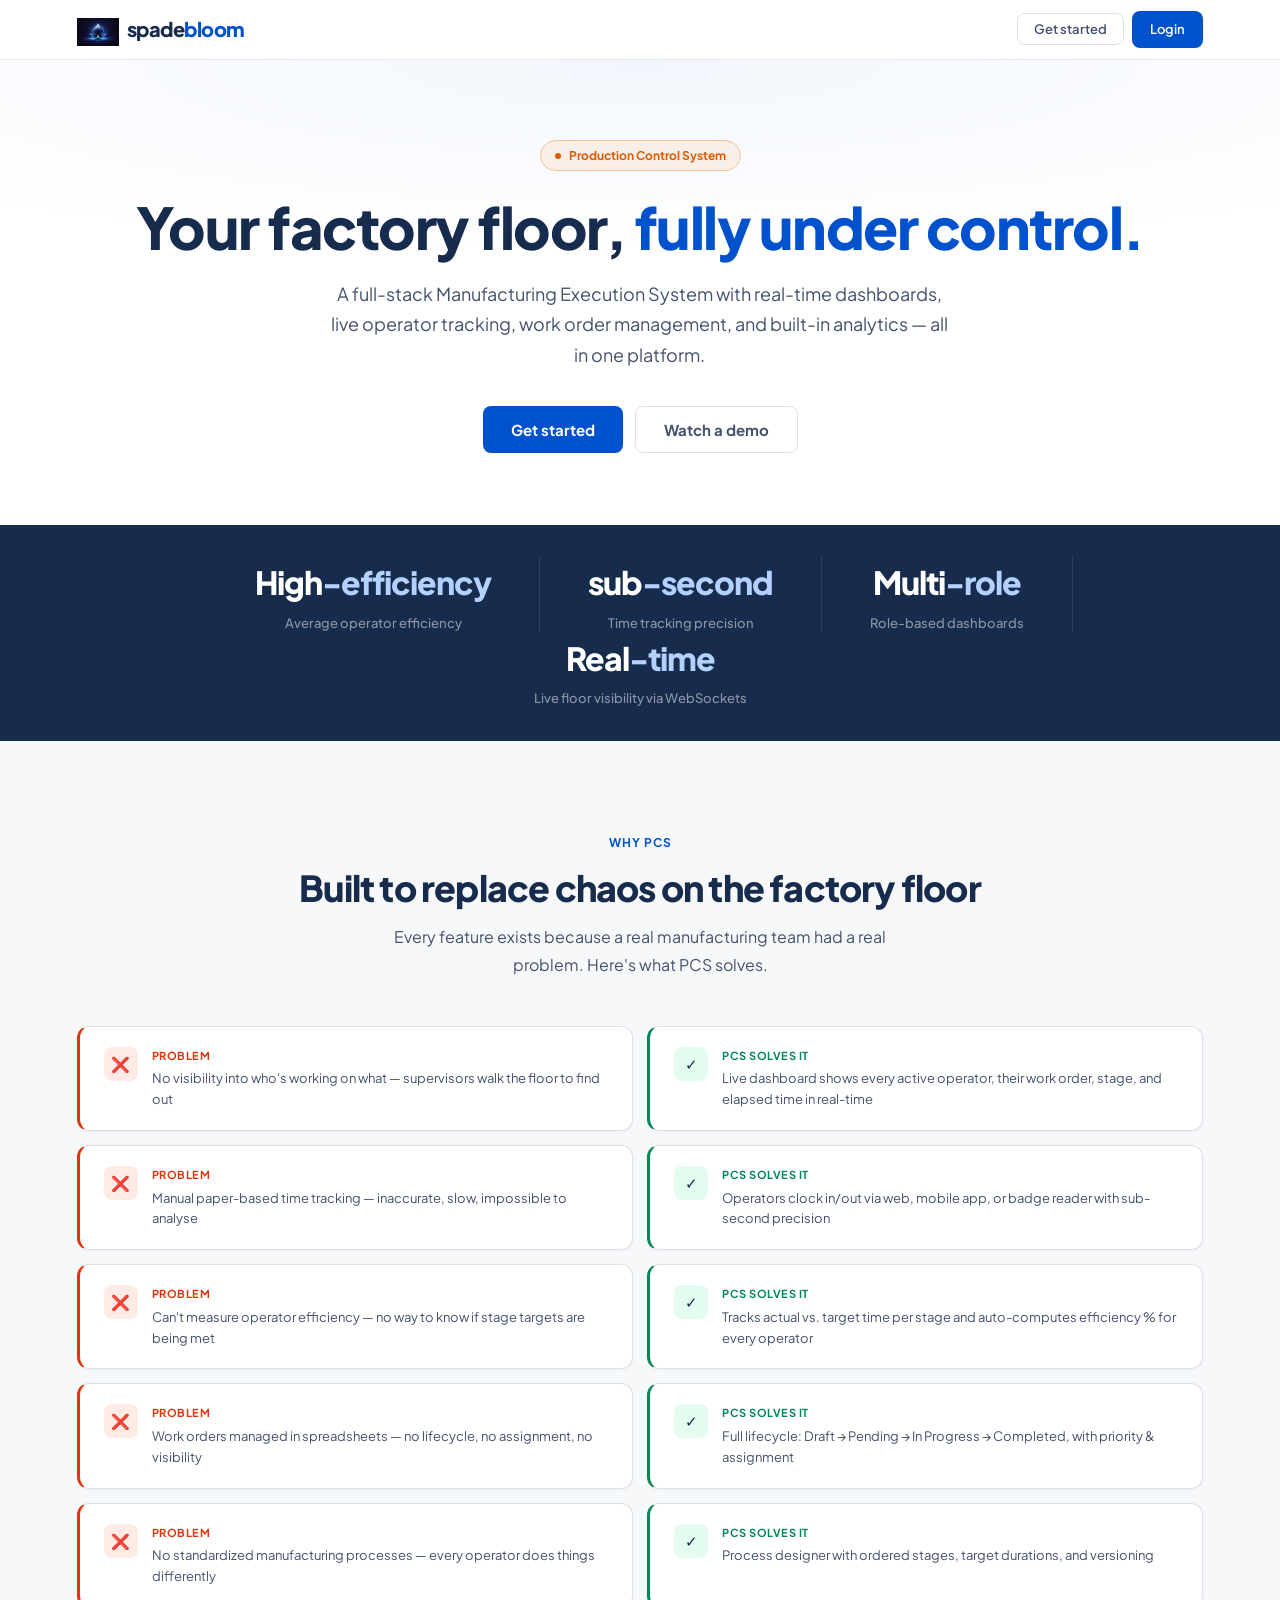
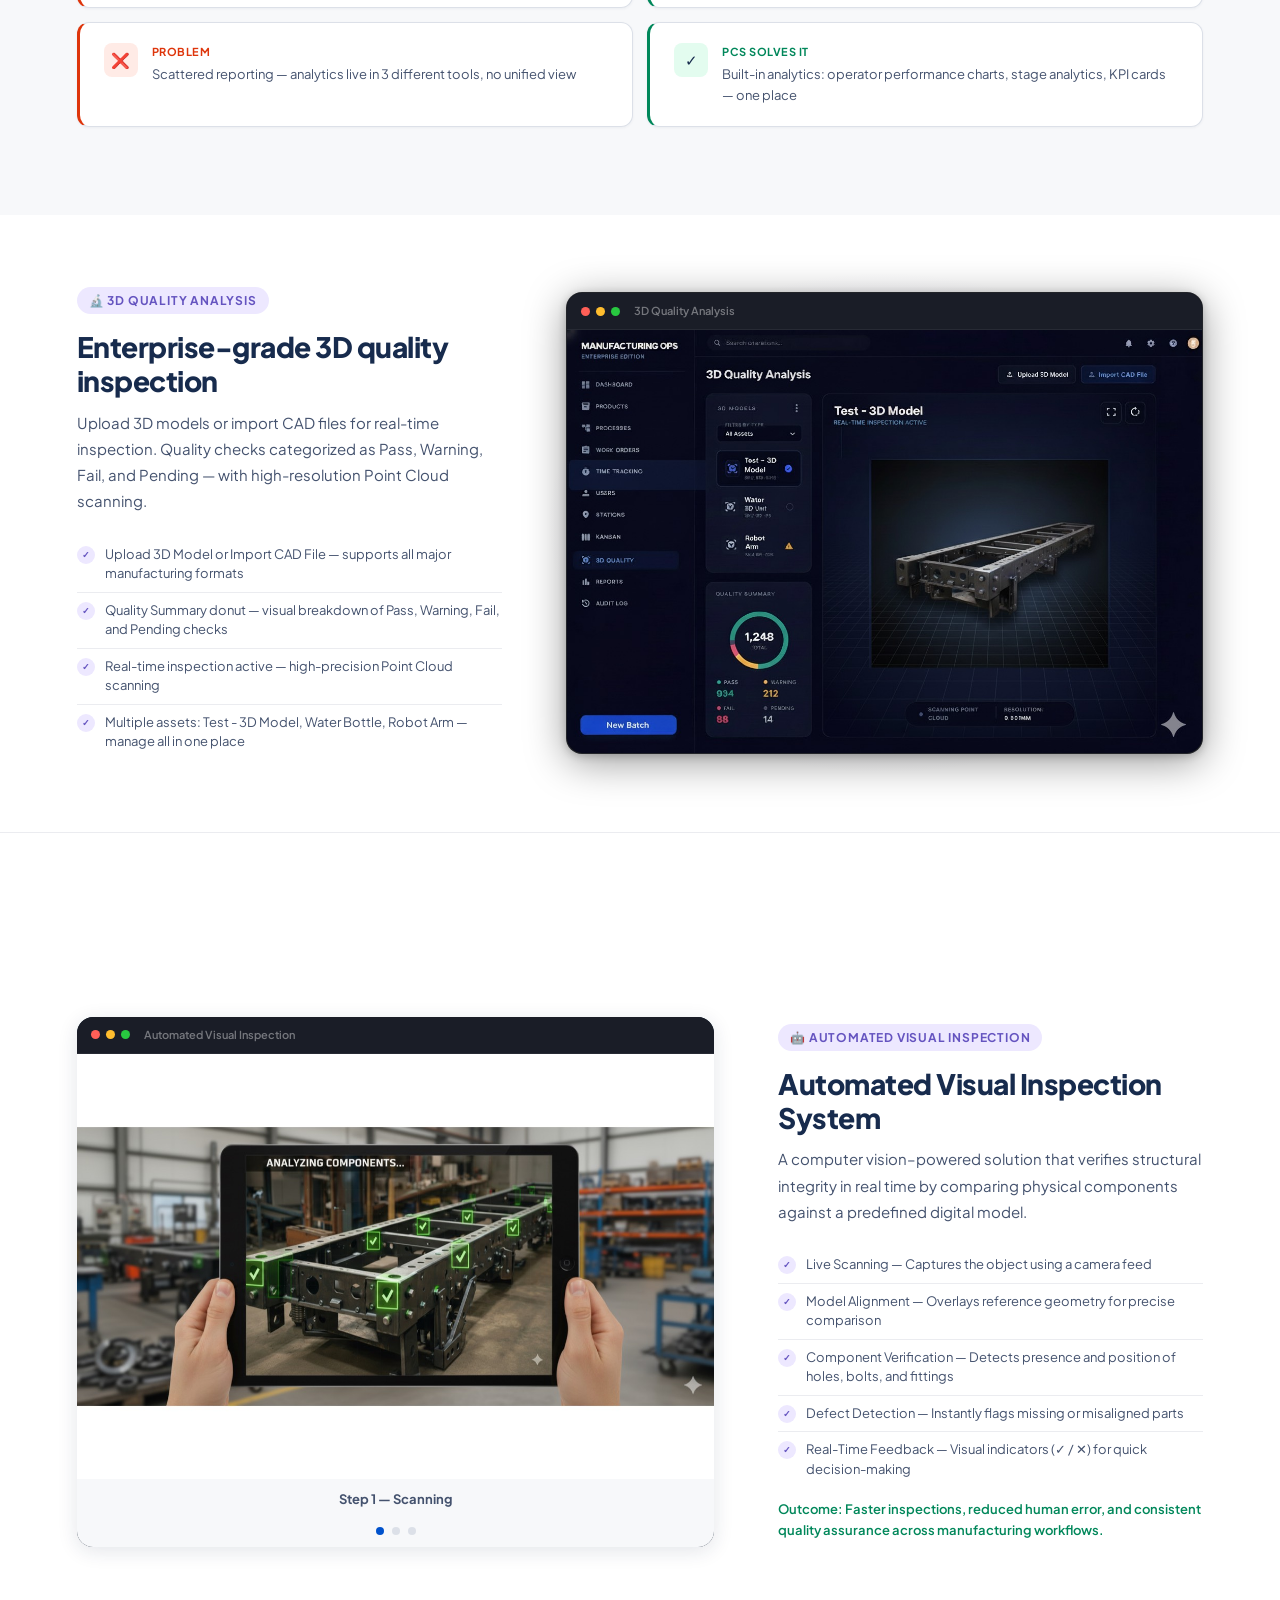
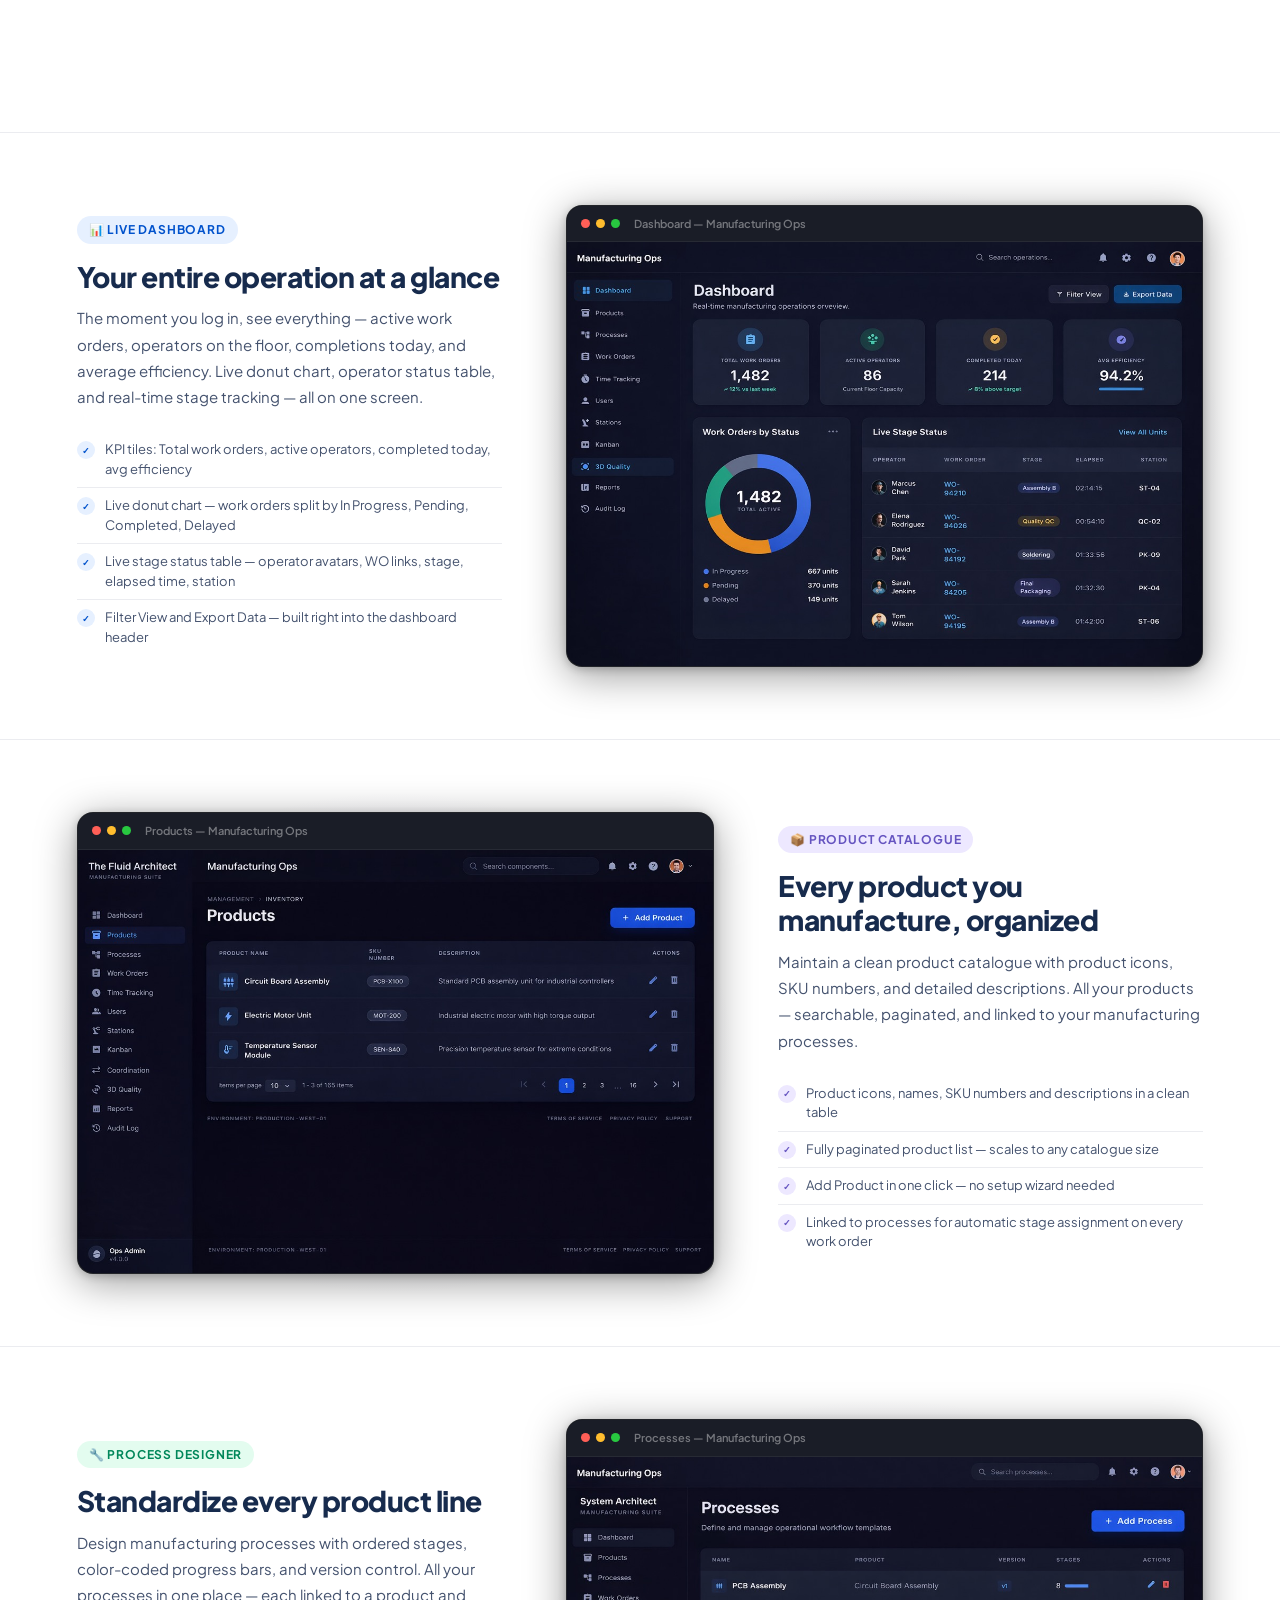
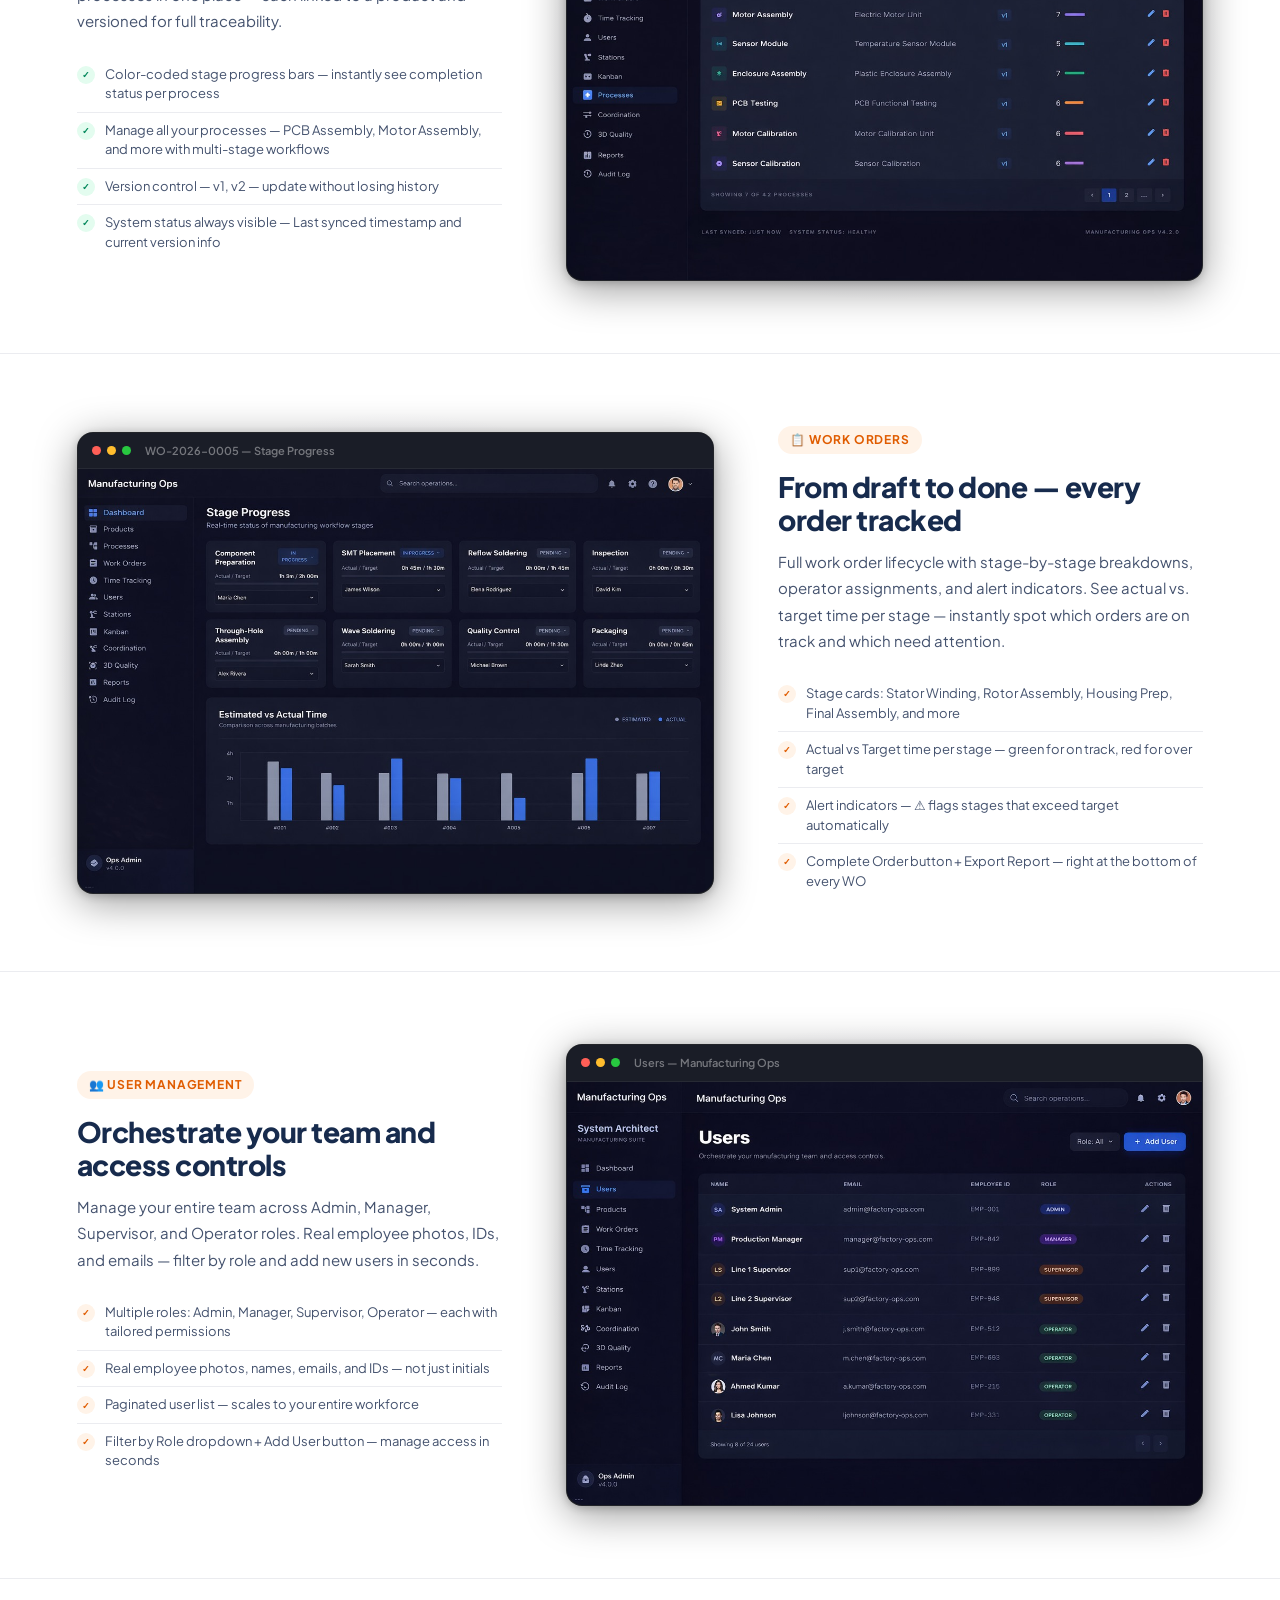
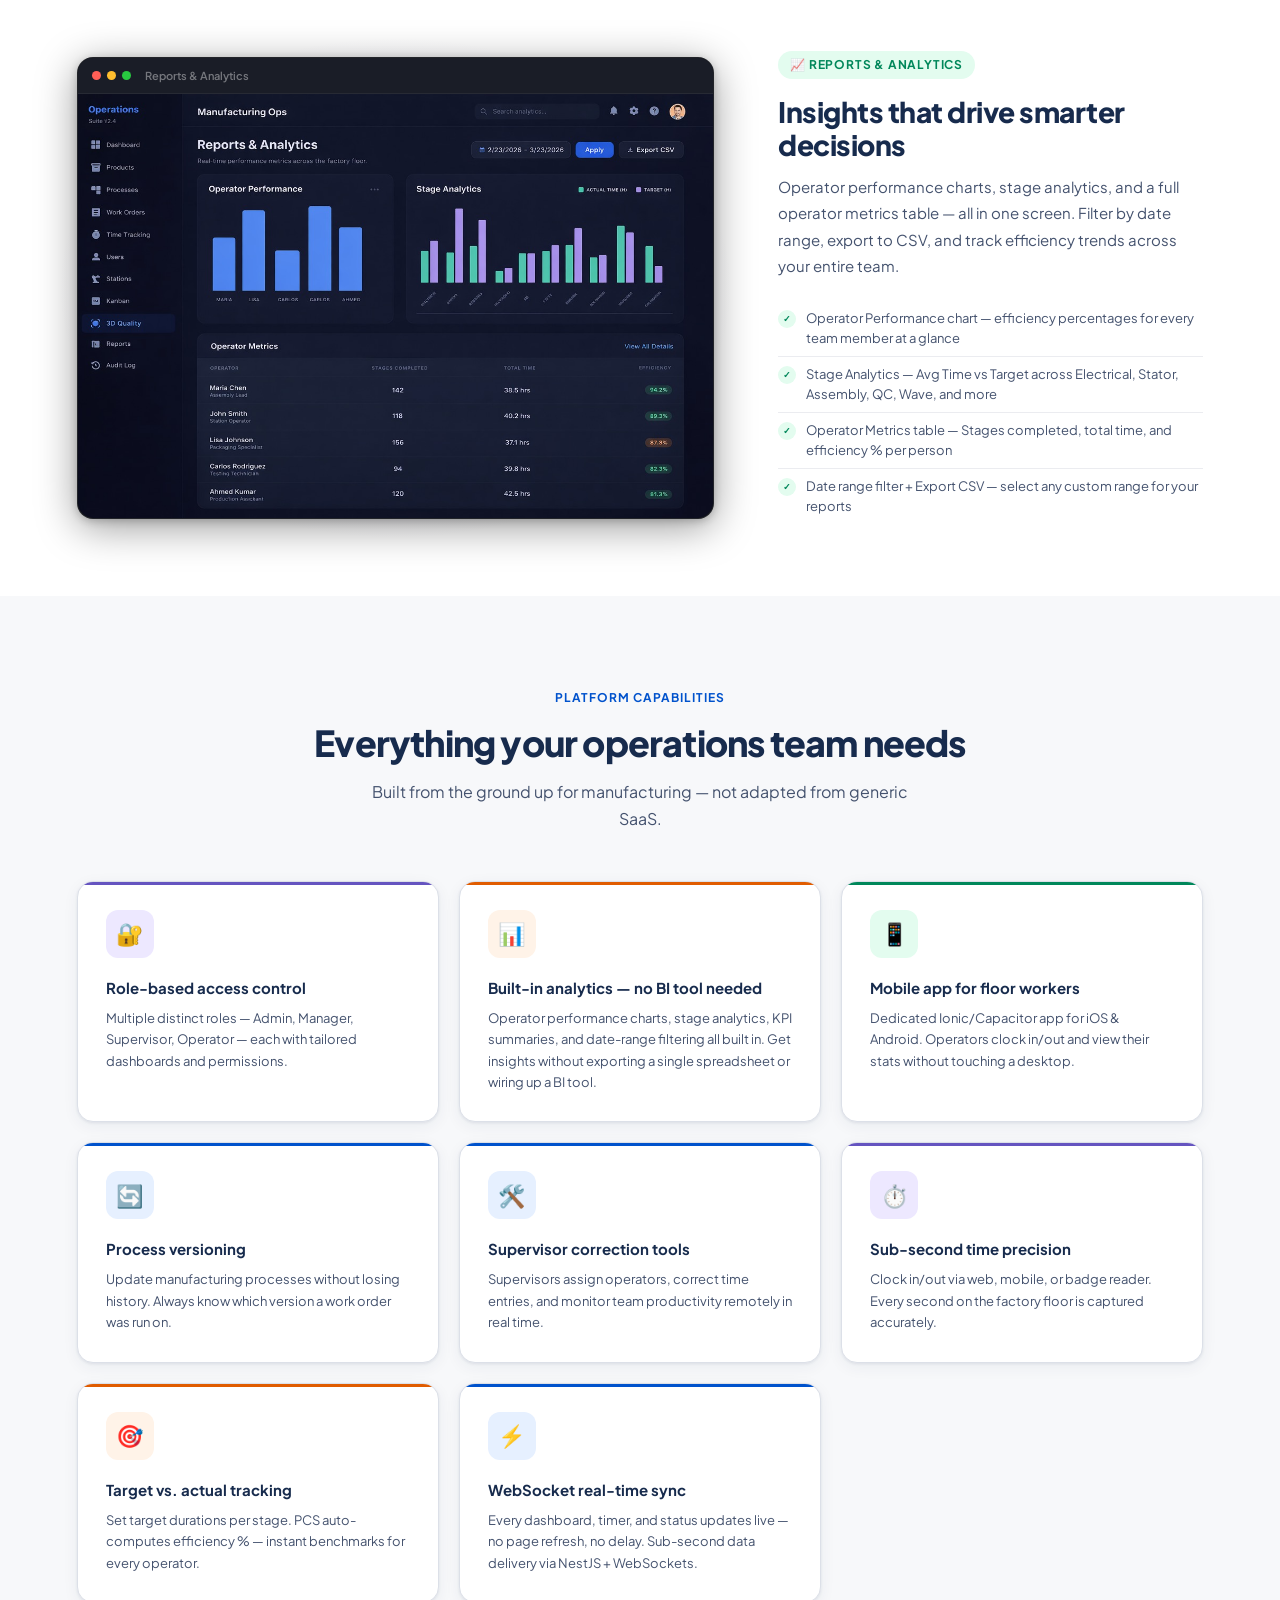
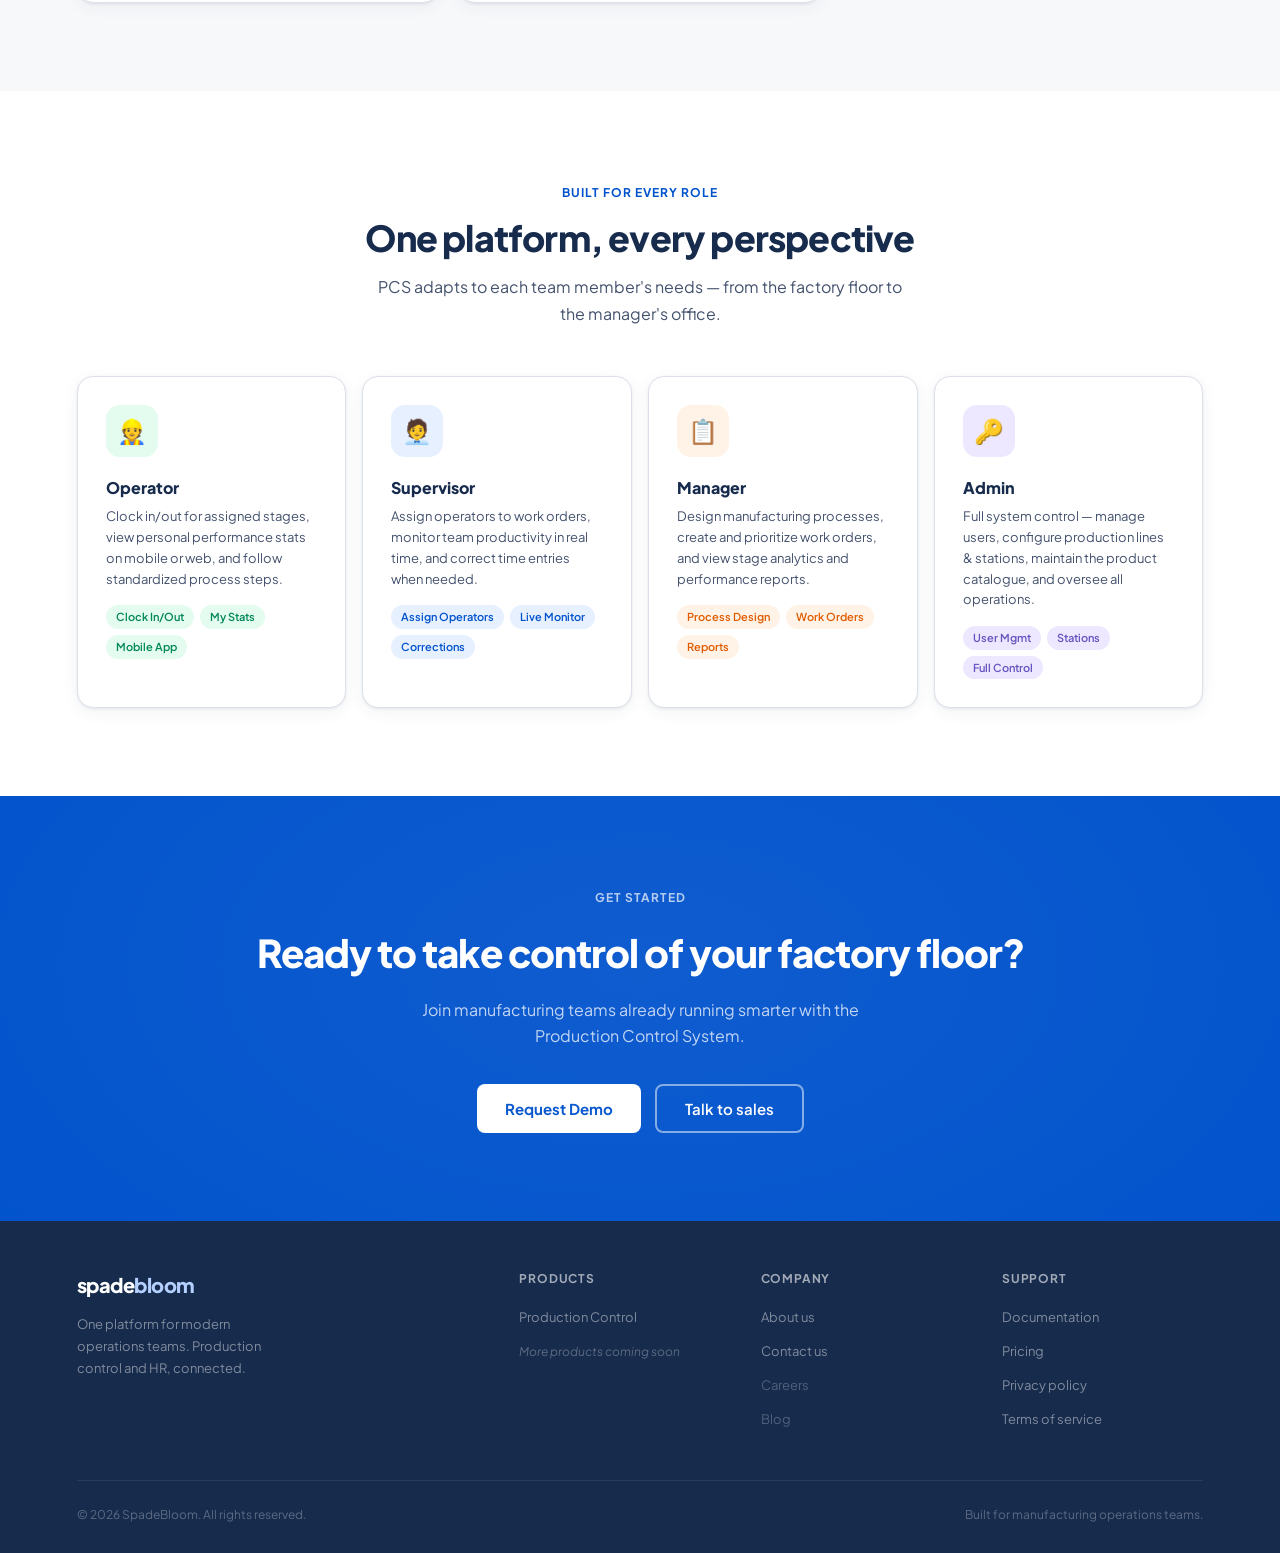
==== commit 811f8170: "reduced the image size" ====
--- a/index.html
+++ b/index.html
@@ -395,7 +395,7 @@
       <div class="screen-glow-dark"></div>
       <div class="screen-inner-dark">
         <div class="screen-bar-dark"><div class="screen-dot" style="background:#ff5f57"></div><div class="screen-dot" style="background:#ffbd2e"></div><div class="screen-dot" style="background:#28c840"></div><span class="screen-title-bar" style="color:rgba(255,255,255,0.4)">3D Quality Analysis</span></div>
-        <img class="screen-img" src="images/3D.png" alt="3D Quality Analysis">
+        <img class="screen-img" src="images/3D.jpg" alt="3D Quality Analysis">
       </div>
     </div>
     </div>
@@ -406,9 +406,9 @@
       <div class="scroll-sticky">
         <div class="scroll-img-wrap">
           <div class="screen-bar-dark" style="position:relative;z-index:3;border-radius:var(--radius-xl) var(--radius-xl) 0 0"><div class="screen-dot" style="background:#ff5f57"></div><div class="screen-dot" style="background:#ffbd2e"></div><div class="screen-dot" style="background:#28c840"></div><span class="screen-title-bar" style="color:rgba(255,255,255,0.4)">Automated Visual Inspection</span></div>
-          <img class="scroll-img active" src="images/3D_scanning_part.png" alt="3D Scanning" data-step="0">
-          <img class="scroll-img" src="images/3D_analysis_part.png" alt="3D Analysis" data-step="1">
-          <img class="scroll-img" src="images/3D_alert.png" alt="3D Alert" data-step="2">
+          <img class="scroll-img active" src="images/3D_scanning_part.jpg" alt="3D Scanning" data-step="0">
+          <img class="scroll-img" src="images/3D_analysis_part.jpg" alt="3D Analysis" data-step="1">
+          <img class="scroll-img" src="images/3D_alert.jpg" alt="3D Alert" data-step="2">
           <div class="scroll-caption" id="scrollCaption">Step 1 — Scanning</div>
           <div class="scroll-dots"><span class="scroll-dot active"></span><span class="scroll-dot"></span><span class="scroll-dot"></span></div>
         </div>
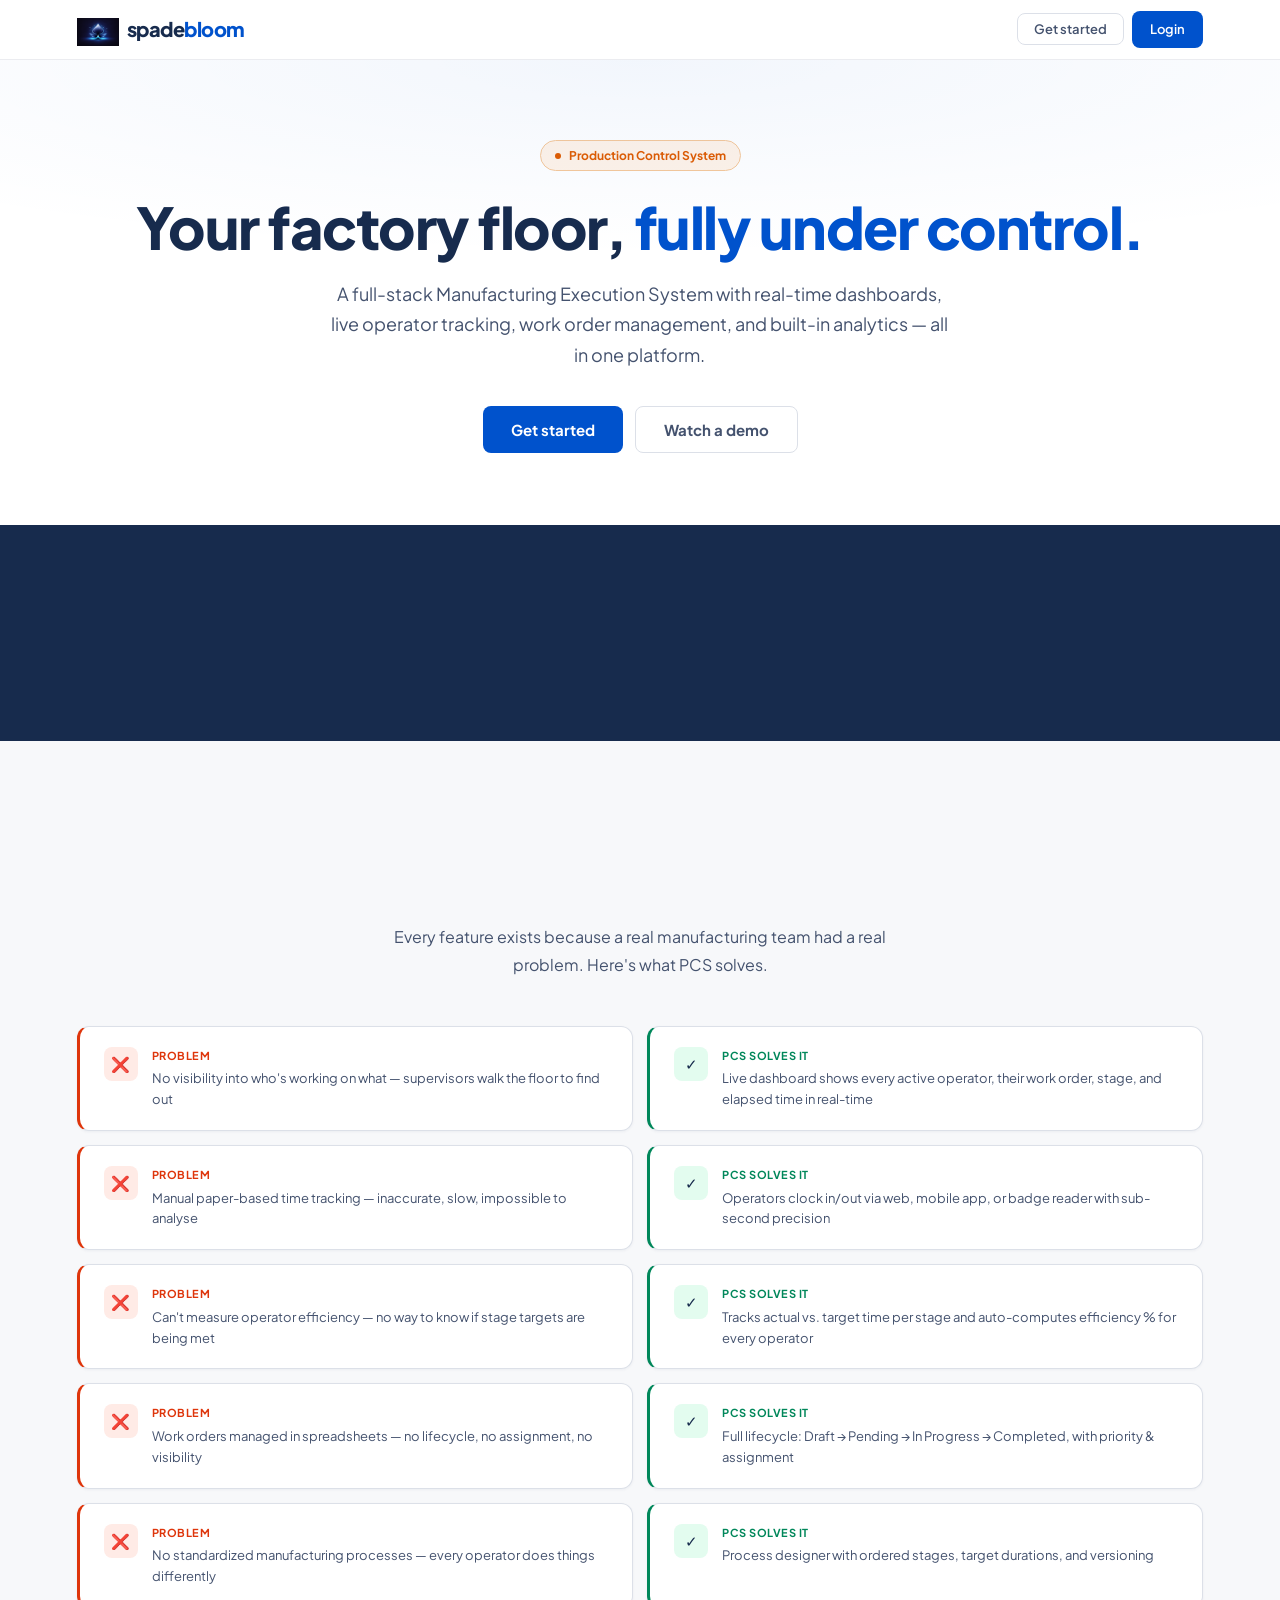
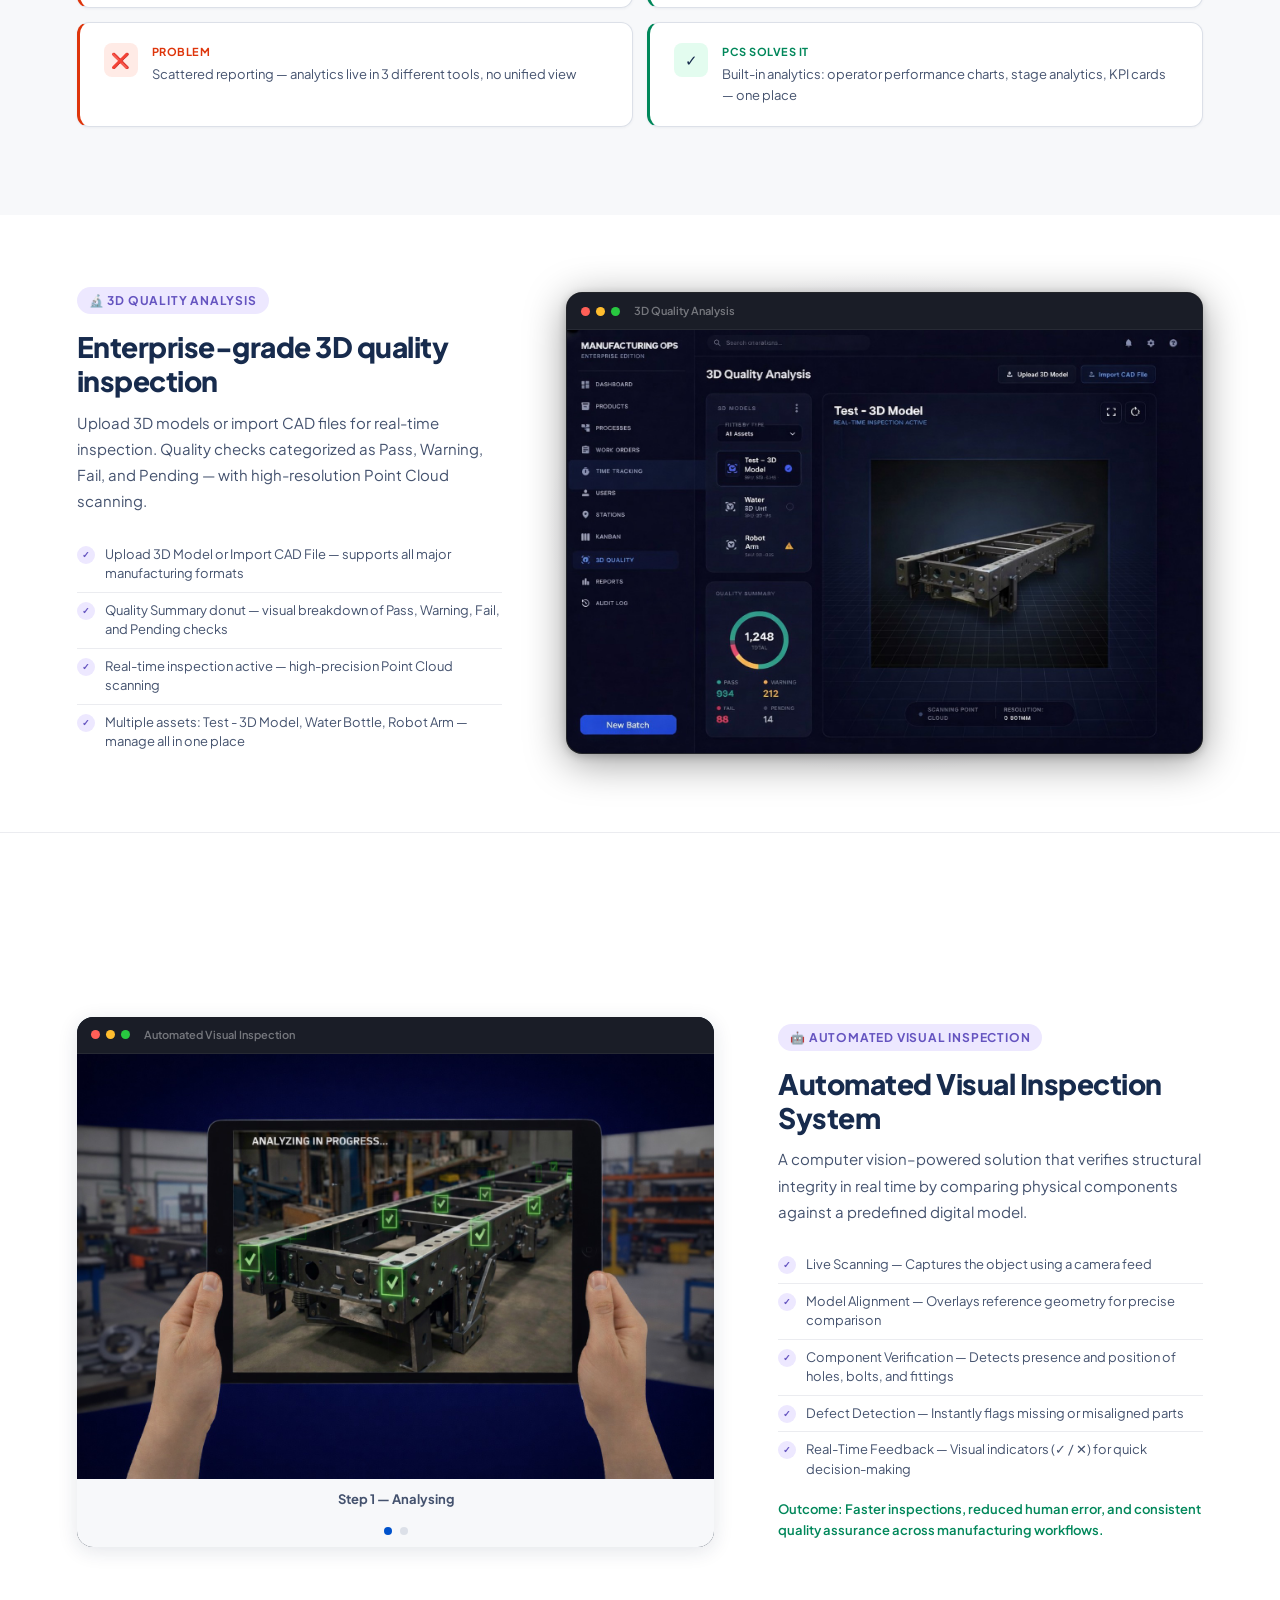
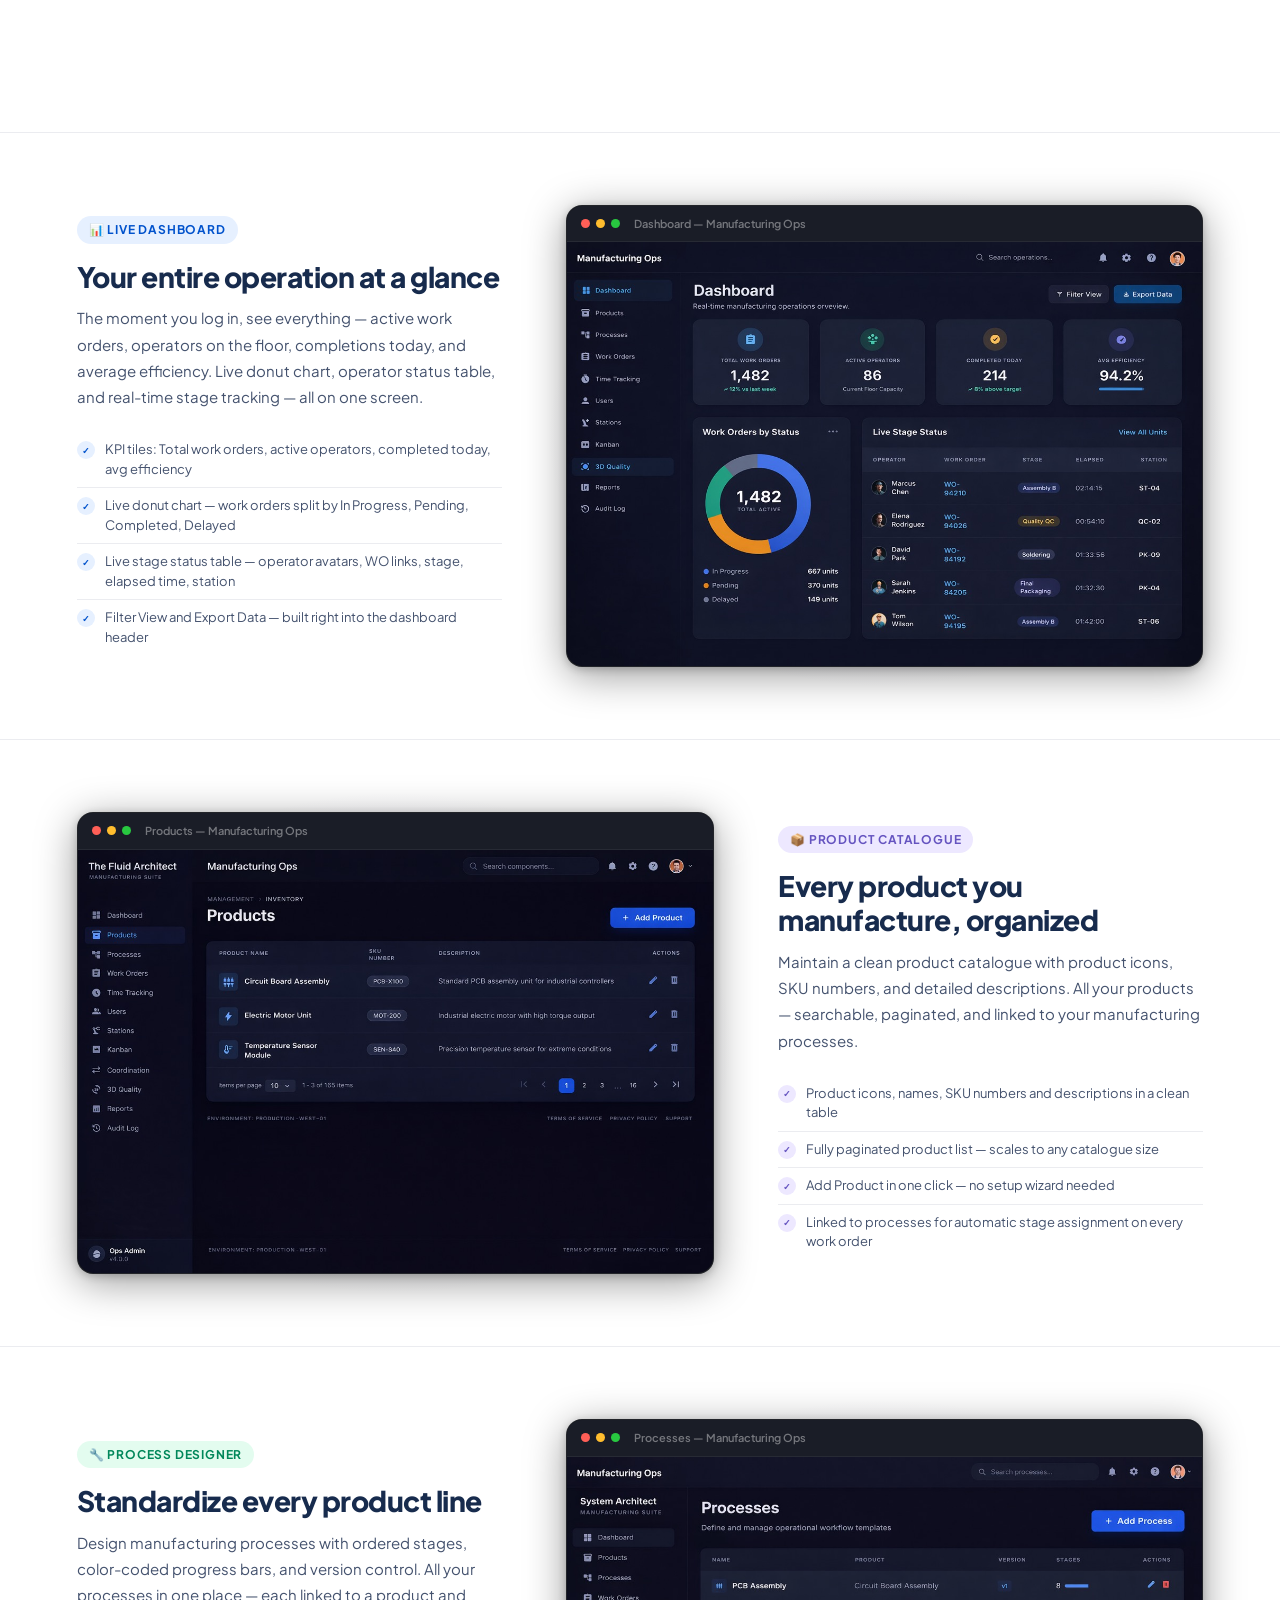
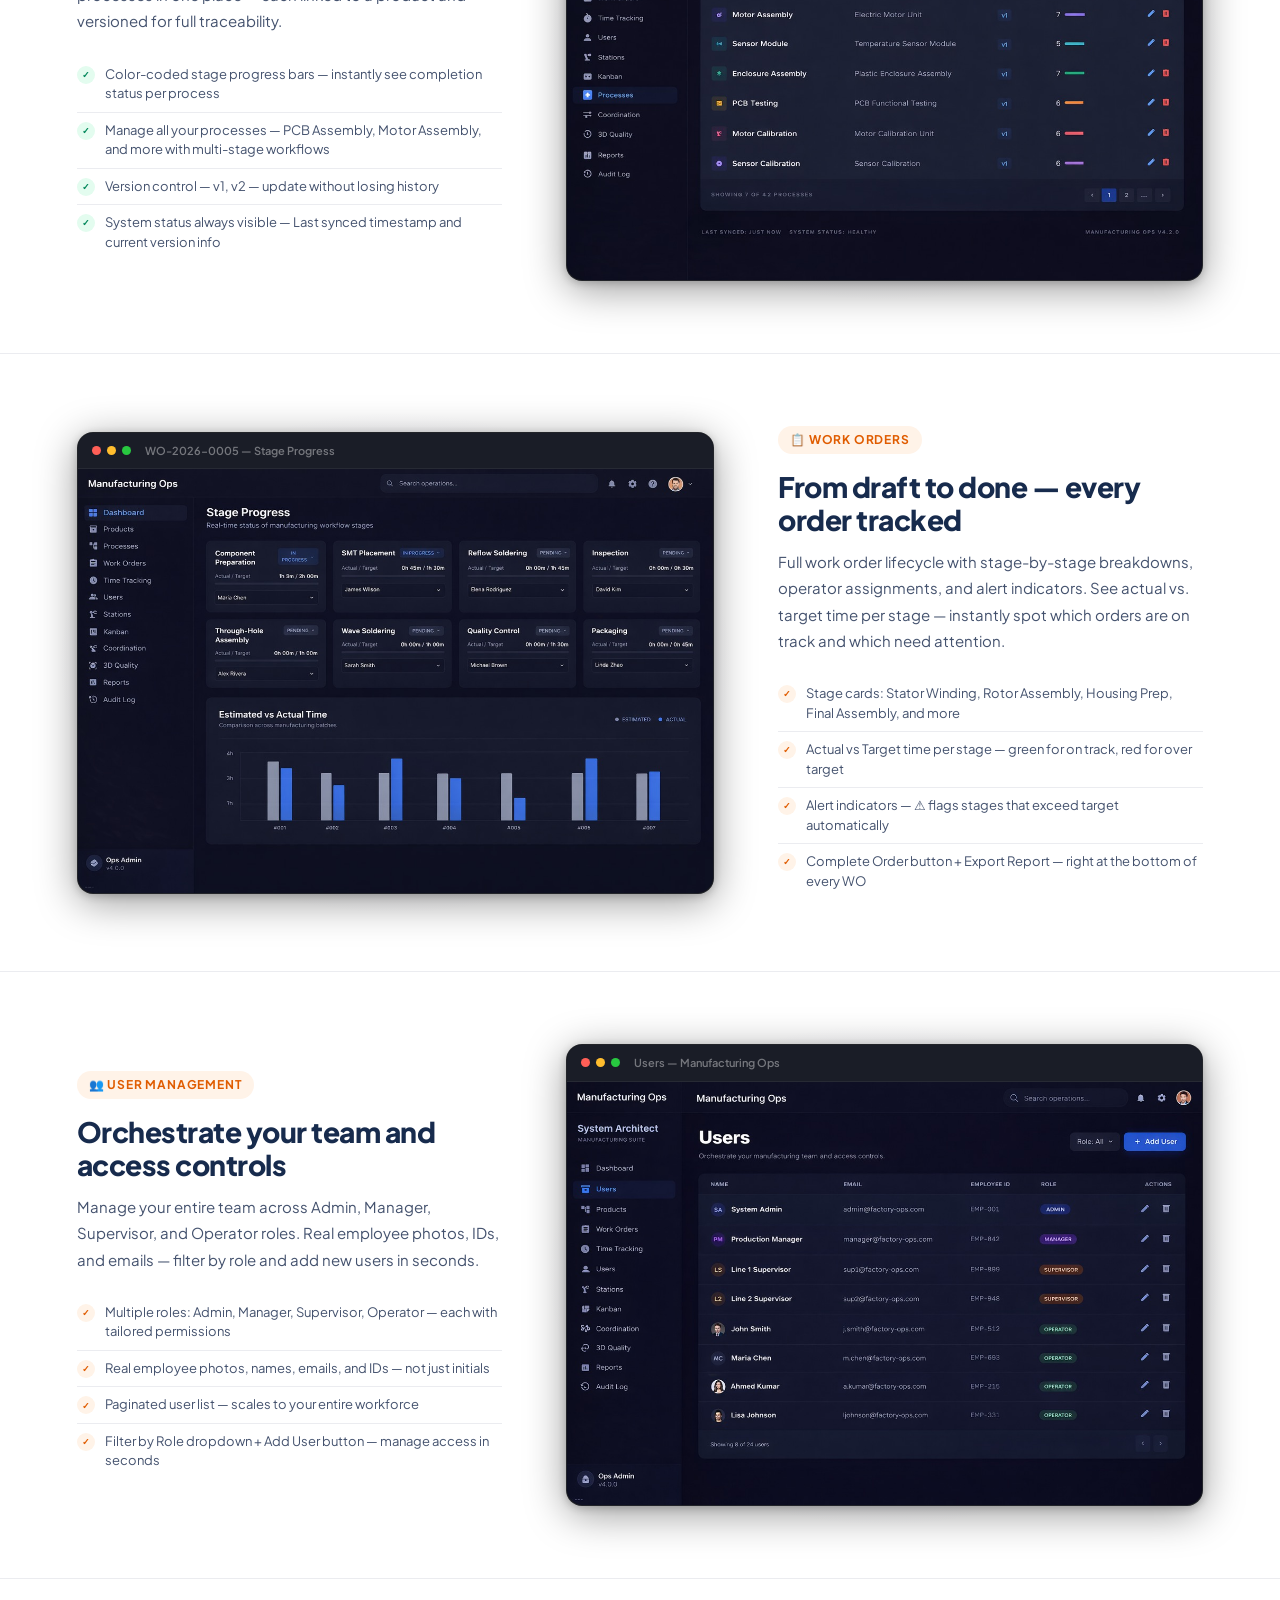
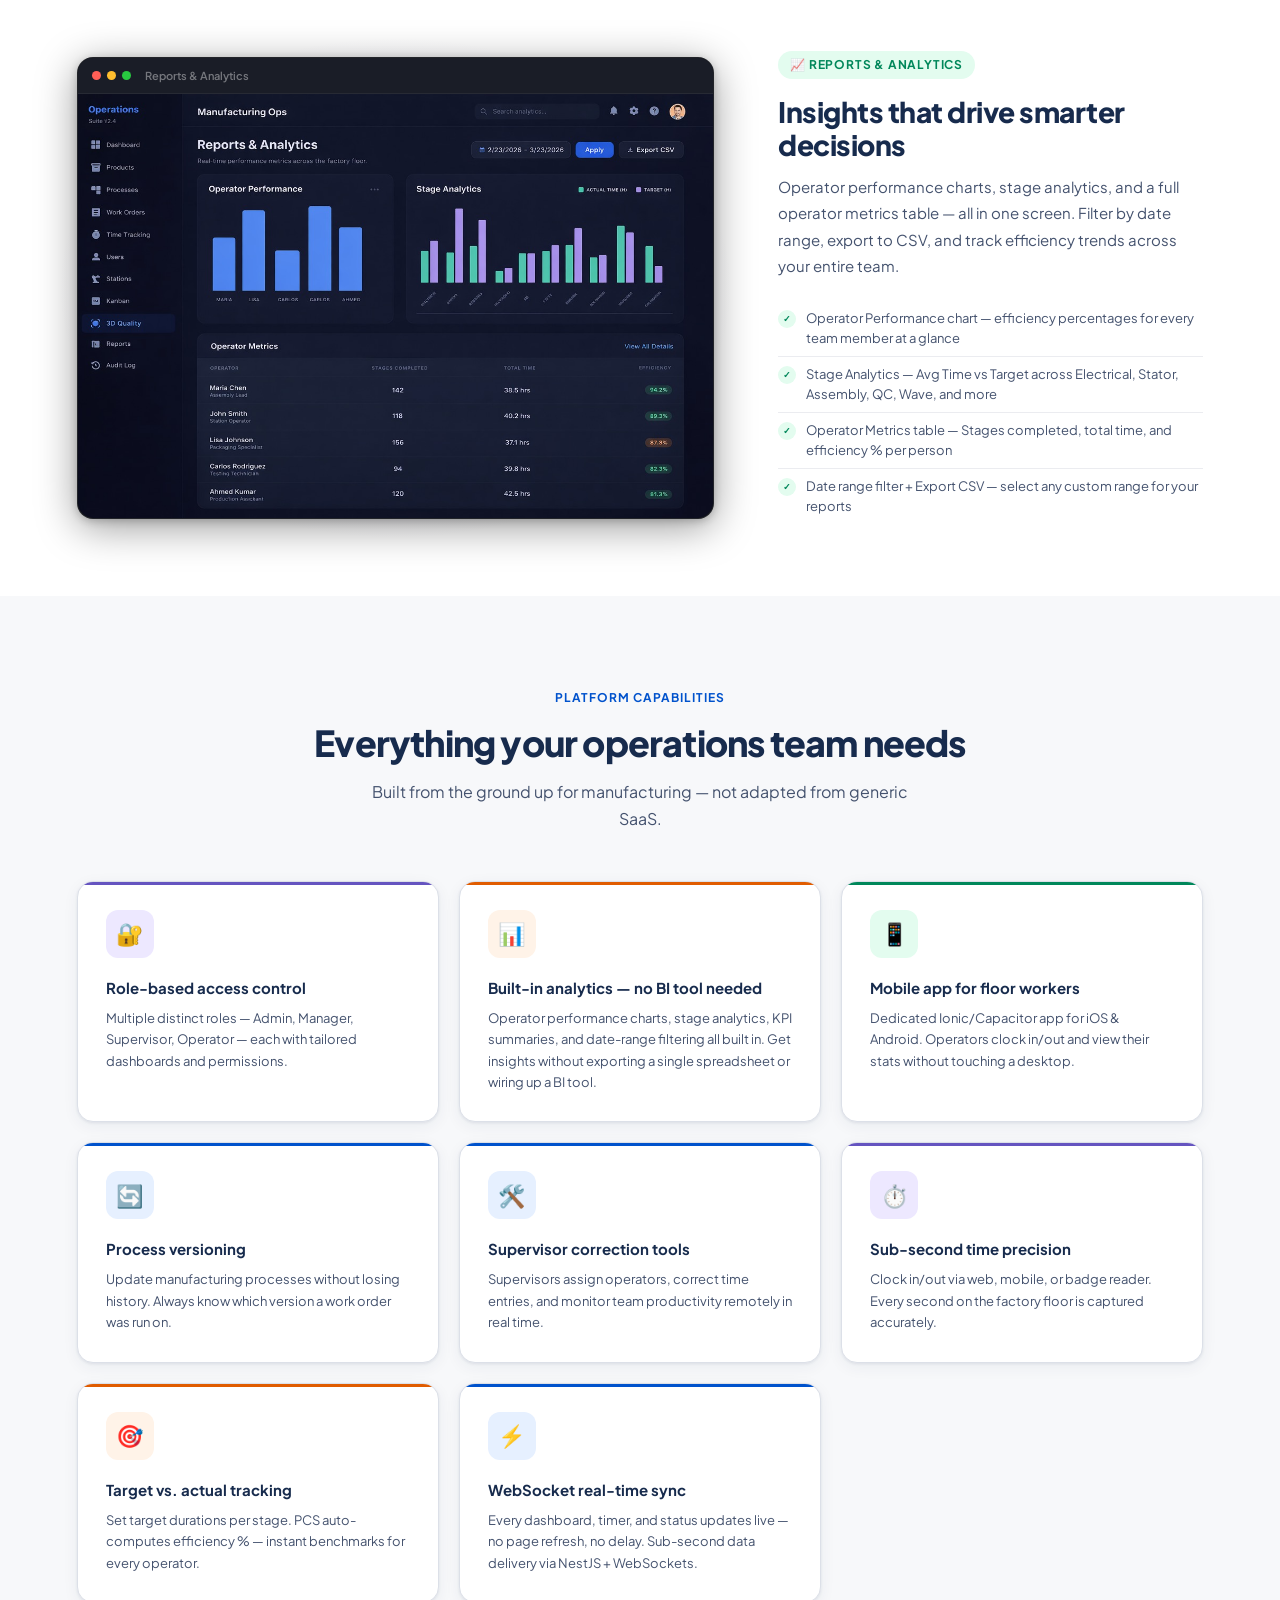
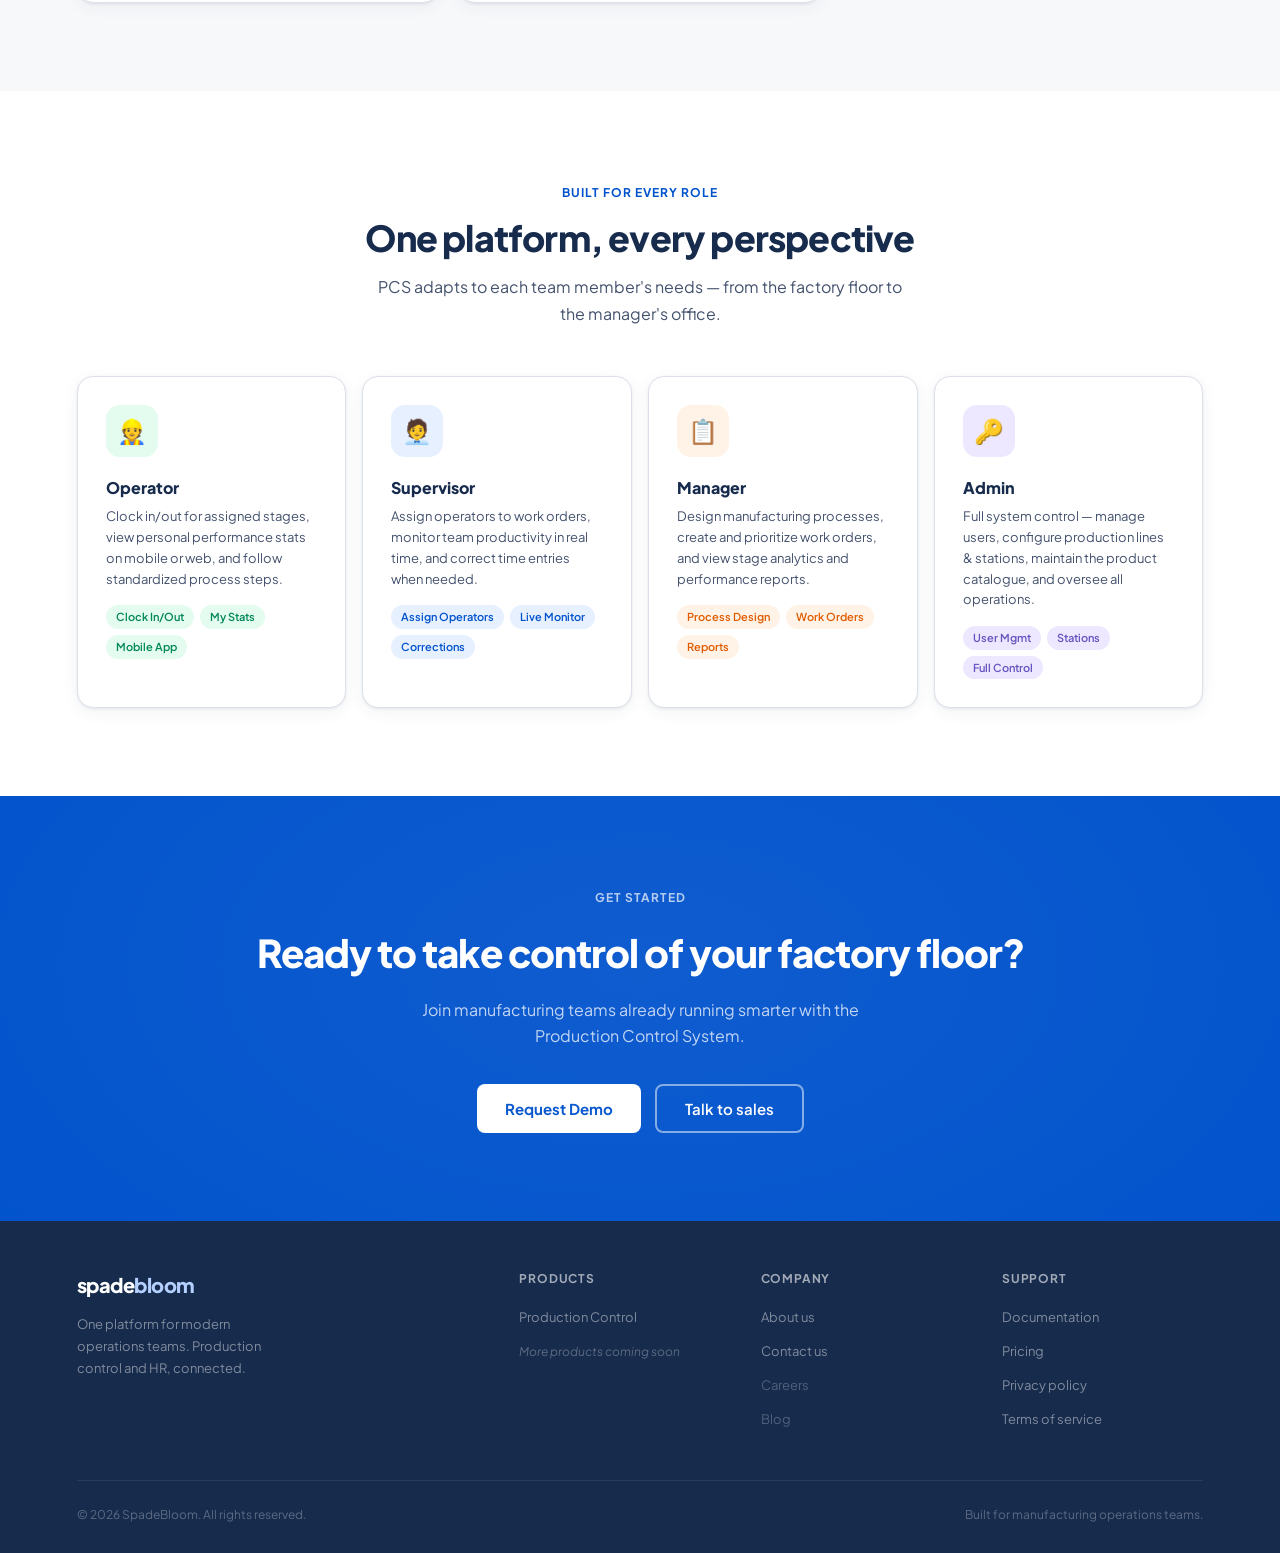
==== commit 820e1b36: "removed nano banana logo from images" ====
--- a/index.html
+++ b/index.html
@@ -97,7 +97,7 @@
 .scroll-section{border-top:1px solid var(--border-light);position:relative;min-height:100vh;display:flex;align-items:center}
 .scroll-content{display:grid;grid-template-columns:3fr 2fr;gap:64px;padding:72px 6%;align-items:center;width:100%}
 .scroll-img-wrap{position:relative;border-radius:var(--radius-xl);overflow:hidden;box-shadow:0 4px 20px rgba(23,43,77,0.12);background:#0a1628}
-.scroll-img{position:absolute;top:0;left:0;width:100%;display:block;opacity:0;transition:opacity 0.3s ease}
+.scroll-img{position:absolute;top:0;left:0;width:100%;height:100%;object-fit:contain;object-position:center;display:block;opacity:0;transition:opacity 0.3s ease}
 .scroll-img:first-of-type{position:relative}
 .scroll-img.active{opacity:1;z-index:1}
 .scroll-caption{text-align:center;padding:10px;font-size:13px;font-weight:700;color:var(--text2);background:var(--bg);position:relative;z-index:2}
@@ -406,11 +406,10 @@
       <div class="scroll-sticky">
         <div class="scroll-img-wrap">
           <div class="screen-bar-dark" style="position:relative;z-index:3;border-radius:var(--radius-xl) var(--radius-xl) 0 0"><div class="screen-dot" style="background:#ff5f57"></div><div class="screen-dot" style="background:#ffbd2e"></div><div class="screen-dot" style="background:#28c840"></div><span class="screen-title-bar" style="color:rgba(255,255,255,0.4)">Automated Visual Inspection</span></div>
-          <img class="scroll-img active" src="images/3D_scanning_part.jpg" alt="3D Scanning" data-step="0">
-          <img class="scroll-img" src="images/3D_analysis_part.jpg" alt="3D Analysis" data-step="1">
-          <img class="scroll-img" src="images/3D_alert.jpg" alt="3D Alert" data-step="2">
-          <div class="scroll-caption" id="scrollCaption">Step 1 — Scanning</div>
-          <div class="scroll-dots"><span class="scroll-dot active"></span><span class="scroll-dot"></span><span class="scroll-dot"></span></div>
+          <img class="scroll-img active" src="images/3D_analysis_part.jpg" alt="3D Analysis" data-step="0">
+          <img class="scroll-img" src="images/3D_alert.jpg" alt="3D Alert" data-step="1">
+          <div class="scroll-caption" id="scrollCaption">Step 1 — Analysing</div>
+          <div class="scroll-dots"><span class="scroll-dot active"></span><span class="scroll-dot"></span></div>
         </div>
       </div>
       <div class="scroll-text">
@@ -764,7 +763,7 @@
   const imgs=section.querySelectorAll('.scroll-img');
   const dots=section.querySelectorAll('.scroll-dot');
   const caption=document.getElementById('scrollCaption');
-  const captions=['Step 1 — Scanning','Step 2 — Analysing','Step 3 — Alert'];
+  const captions=['Step 1 — Analysing','Step 2 — Alert'];
   let current=0;
   let locked=false;
   let cooldown=false;
@@ -817,12 +816,12 @@
       // Scrolling up: lock when section bottom enters viewport
       if(!down && rect.bottom>=window.innerHeight-50 && rect.bottom<=window.innerHeight+50){
         e.preventDefault();
-        current=2;
+        current=imgs.length-1;
         imgs.forEach(i=>i.classList.remove('active'));
         dots.forEach(d=>d.classList.remove('active'));
-        imgs[2].classList.add('active');
-        dots[2].classList.add('active');
-        caption.textContent=captions[2];
+        imgs[current].classList.add('active');
+        dots[current].classList.add('active');
+        caption.textContent=captions[current];
         snapAndLock();
         return;
       }
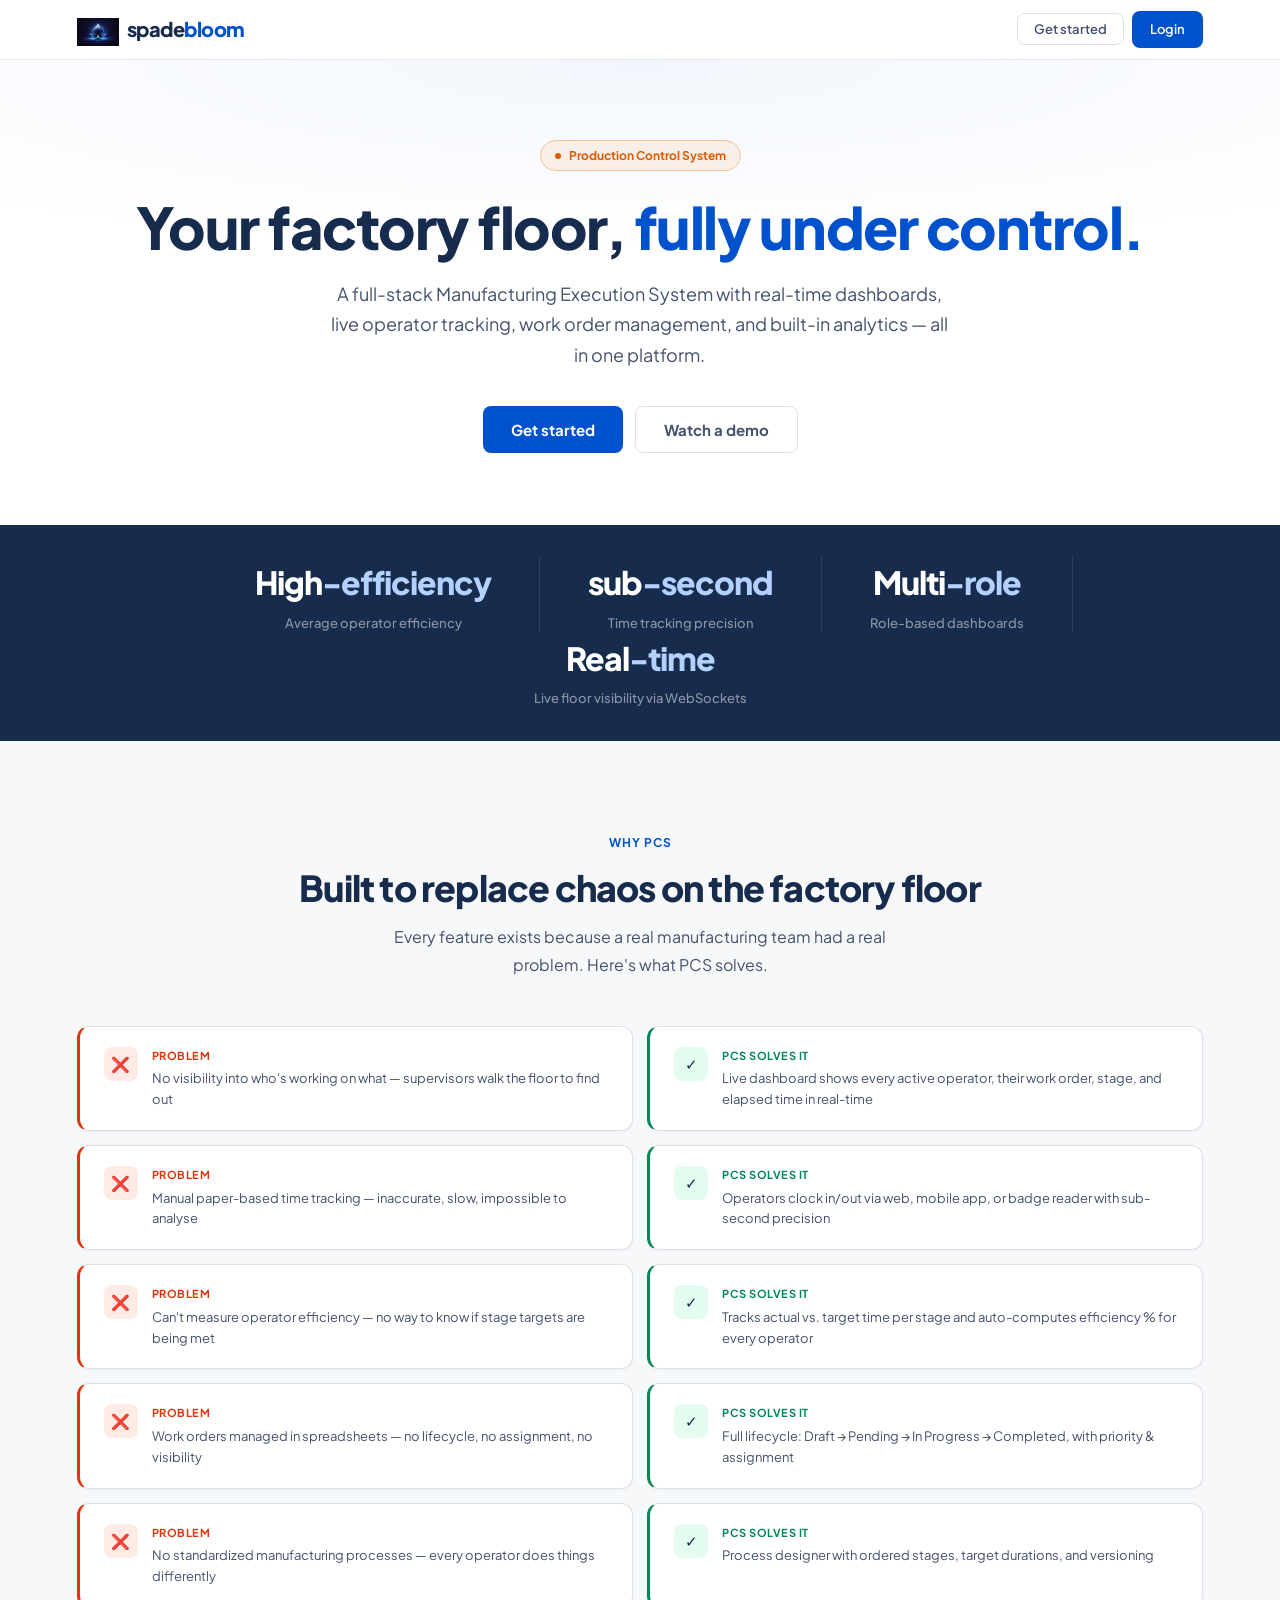
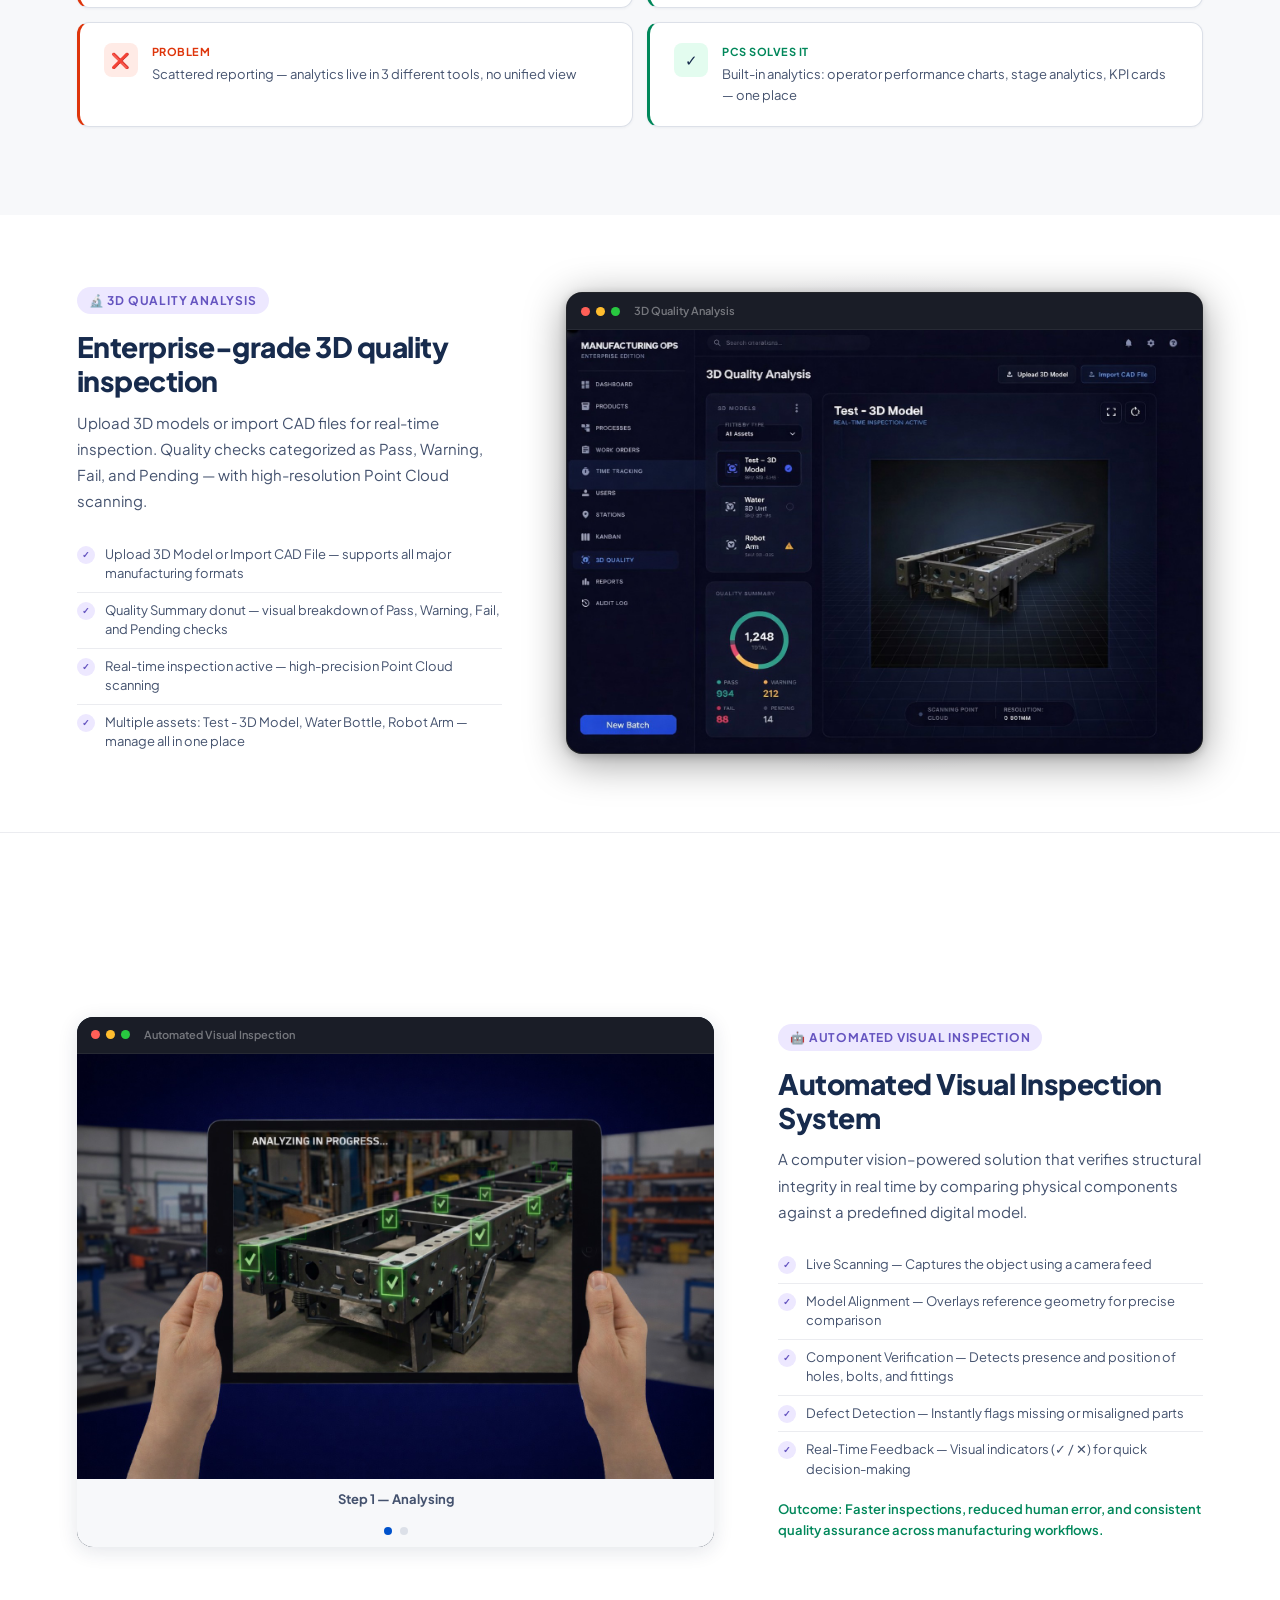
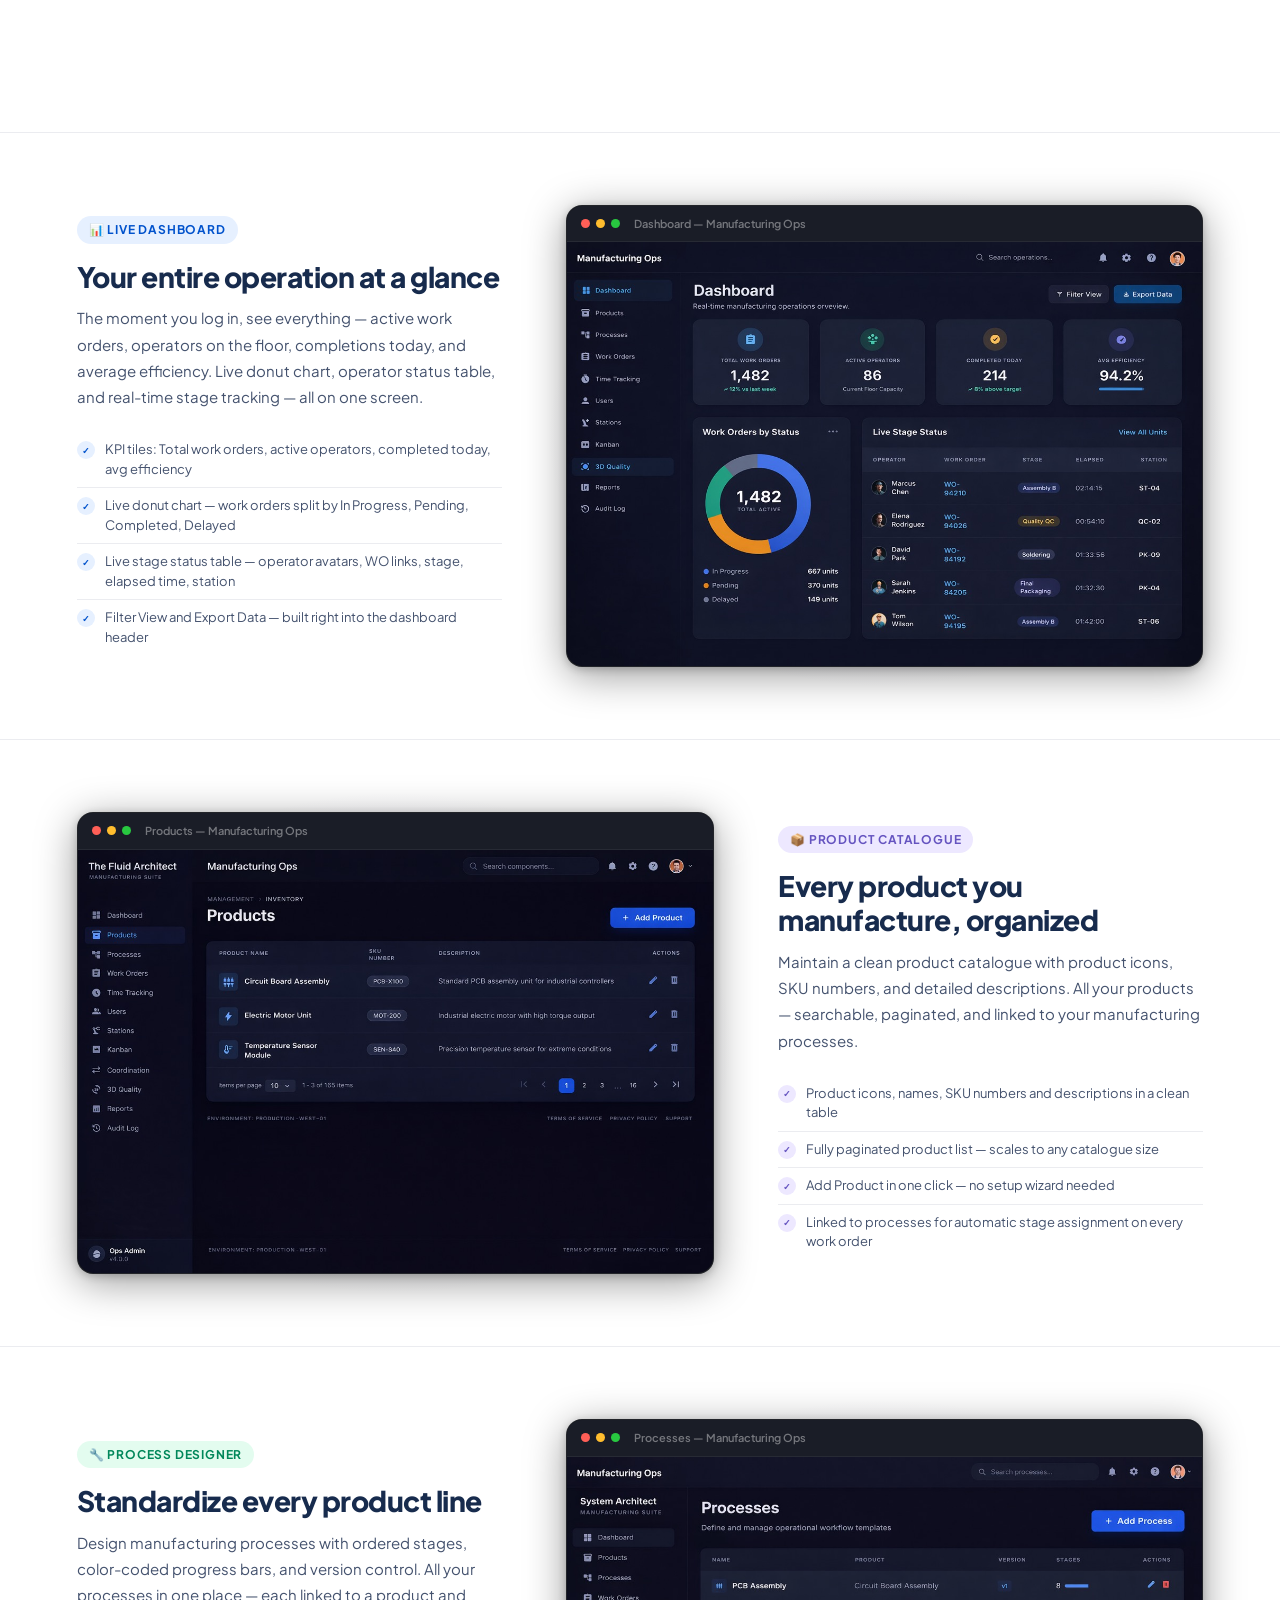
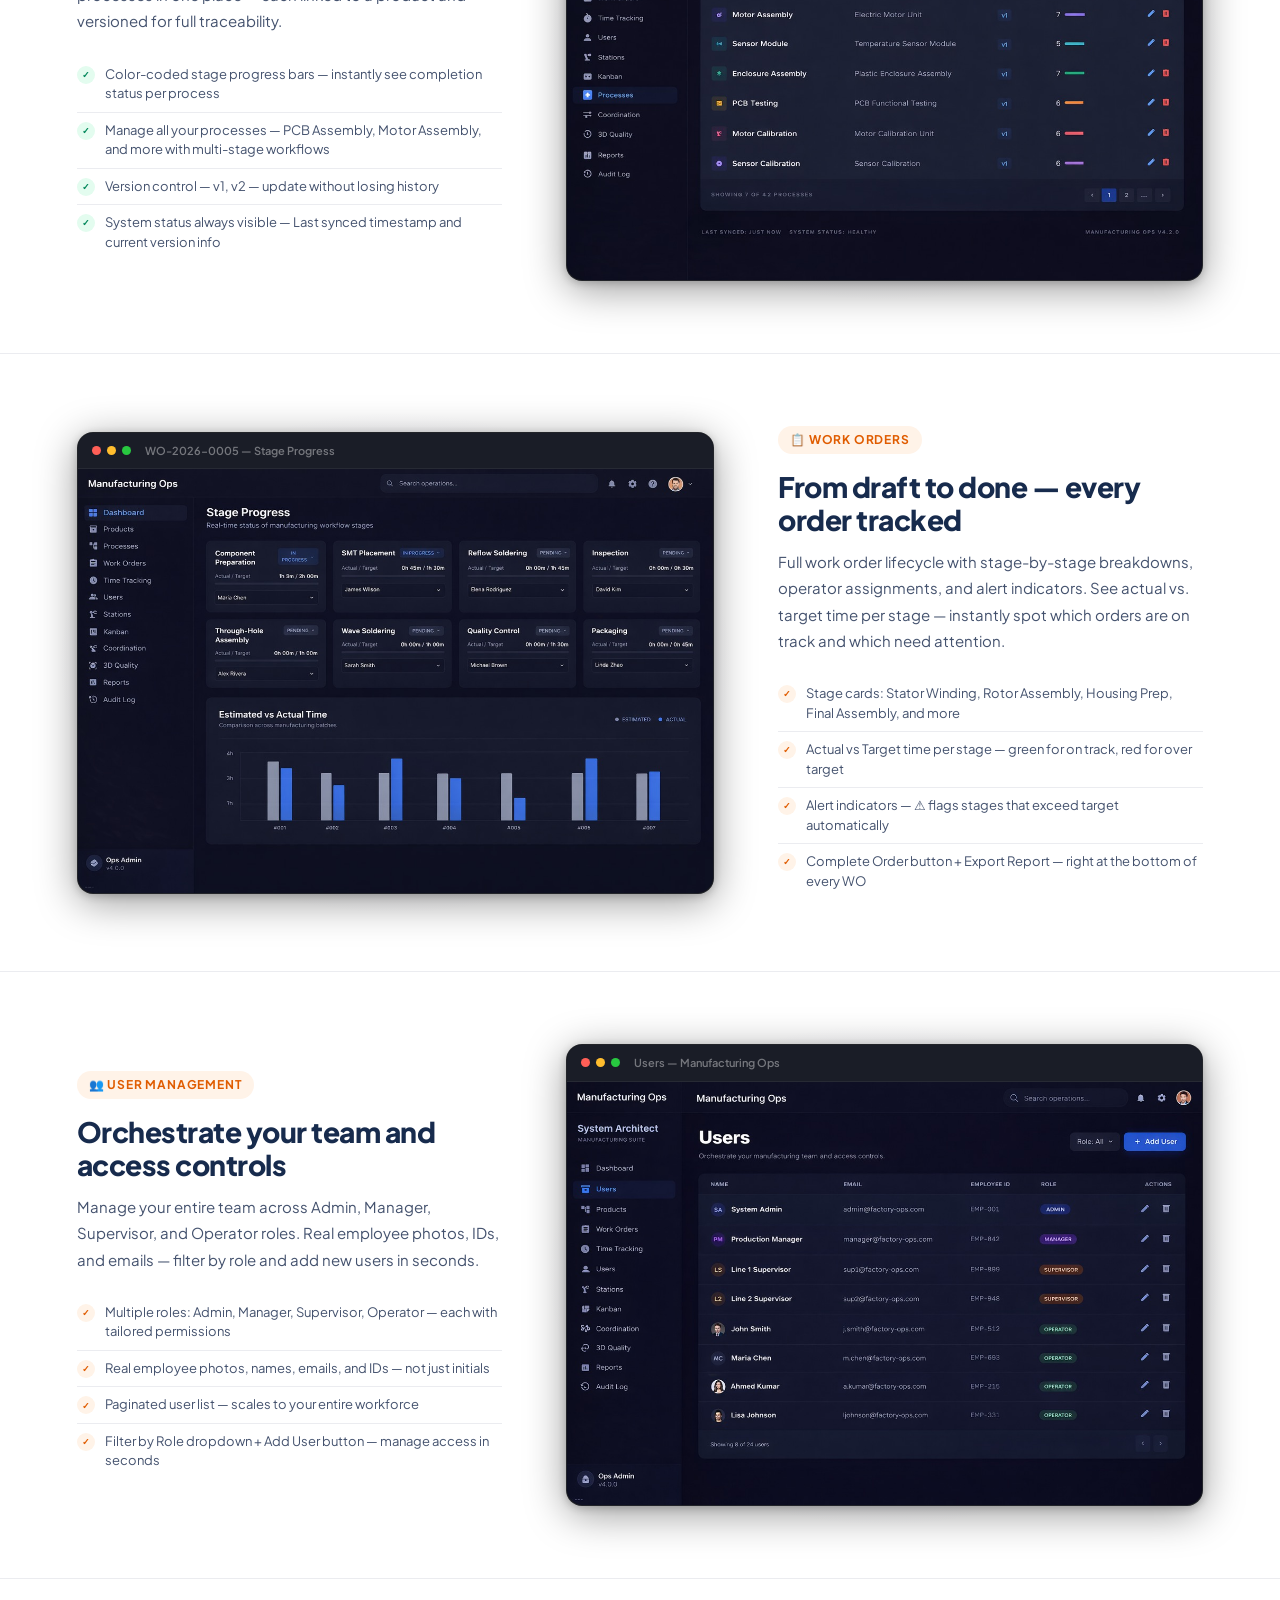
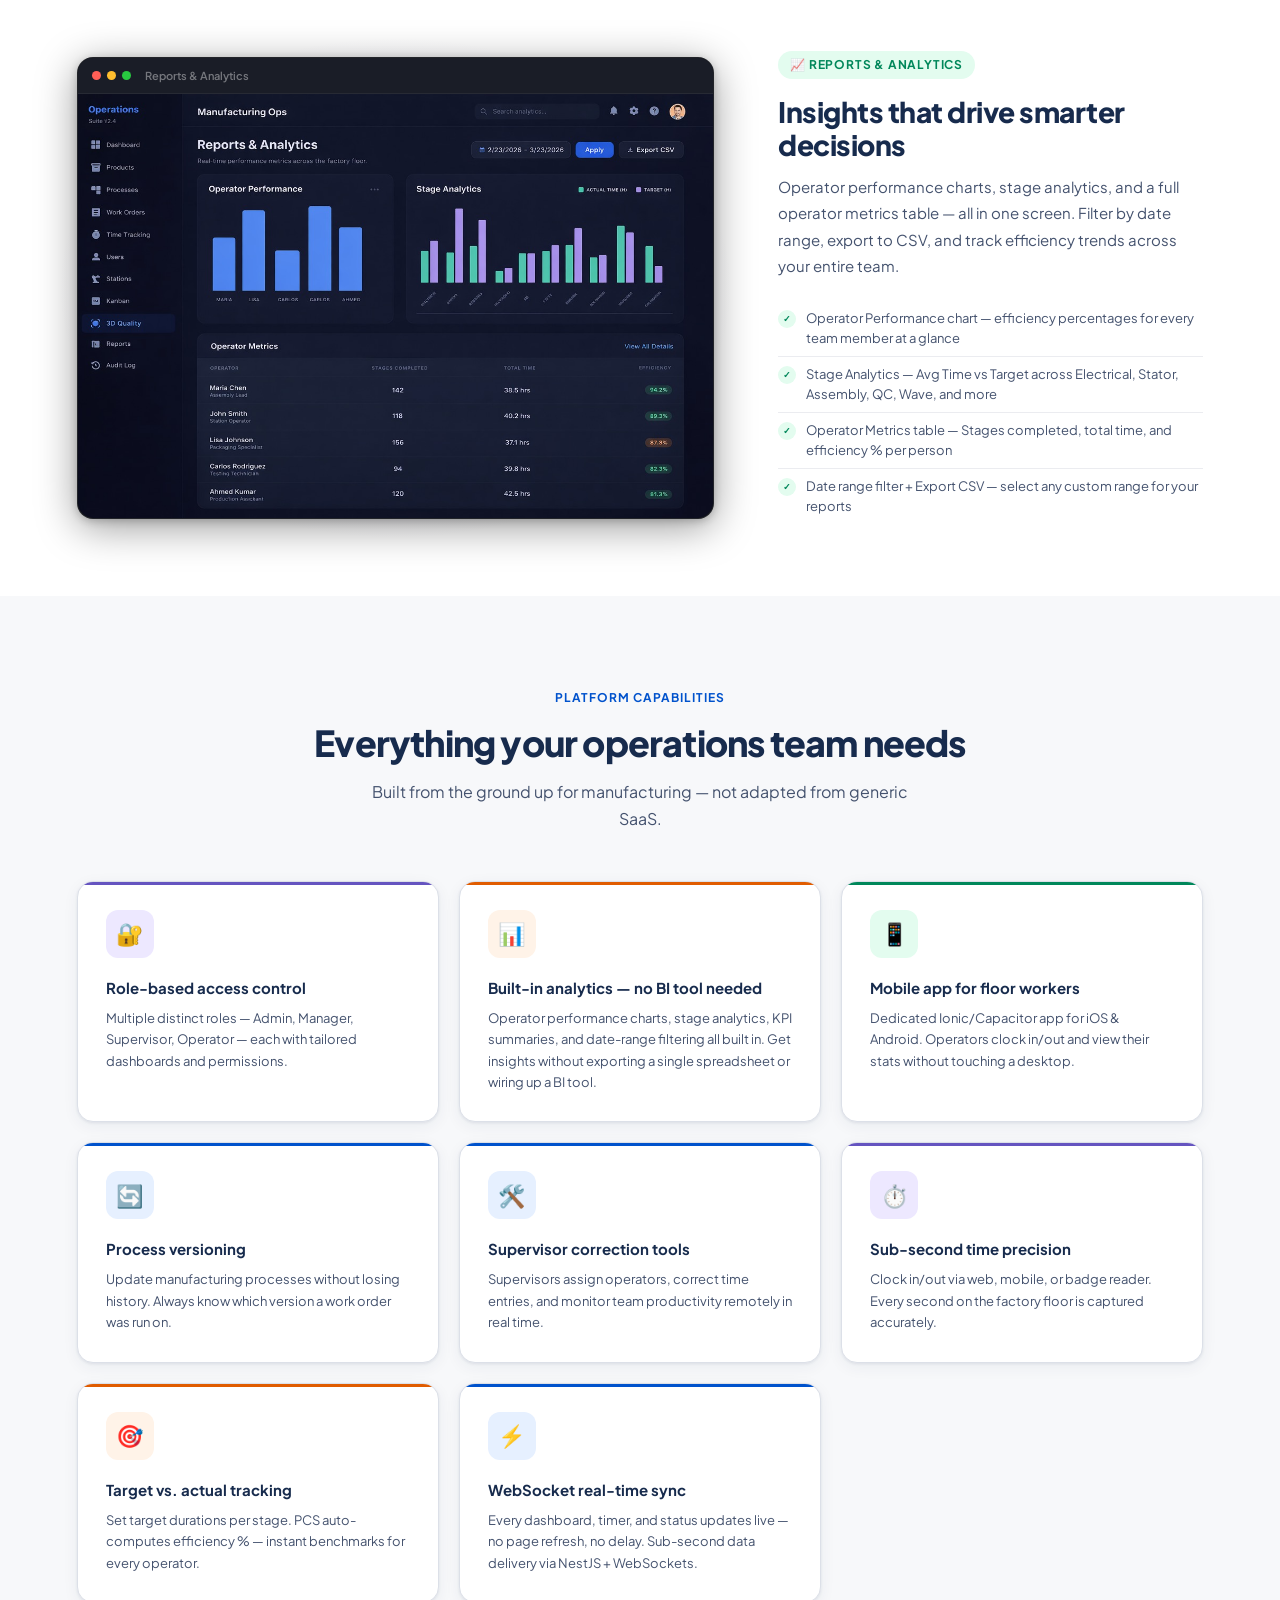
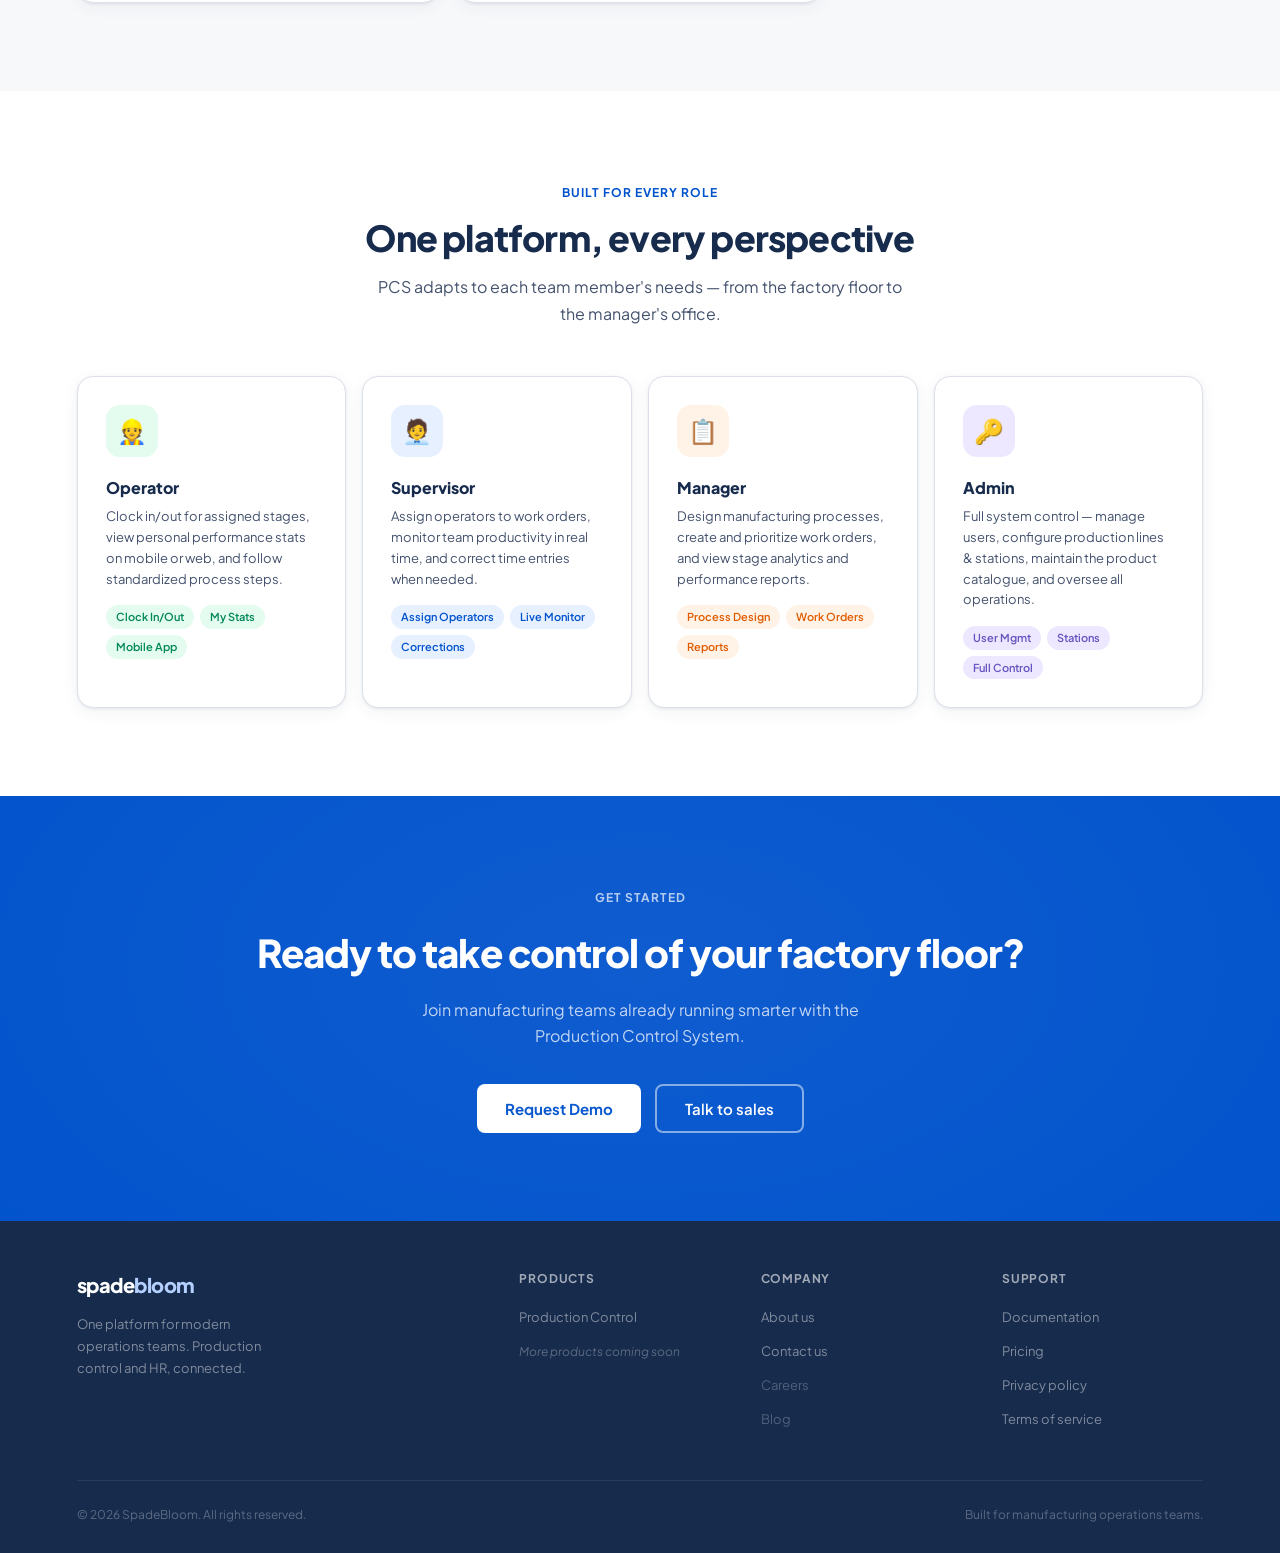
==== commit 0dbaf3a1: "Integrated google analytics" ====
--- a/index.html
+++ b/index.html
@@ -1,6 +1,14 @@
 <!DOCTYPE html>
 <html lang="en">
 <head>
+<!-- Google tag (gtag.js) -->
+<script async src="https://www.googletagmanager.com/gtag/js?id=G-JW3GMCE2BN"></script>
+<script>
+  window.dataLayer = window.dataLayer || [];
+  function gtag(){dataLayer.push(arguments);}
+  gtag('js', new Date());
+  gtag('config', 'G-JW3GMCE2BN');
+</script>
 <meta charset="UTF-8">
 <meta name="viewport" content="width=device-width, initial-scale=1.0">
 <title>Production Control System — SpadeBloom</title>
